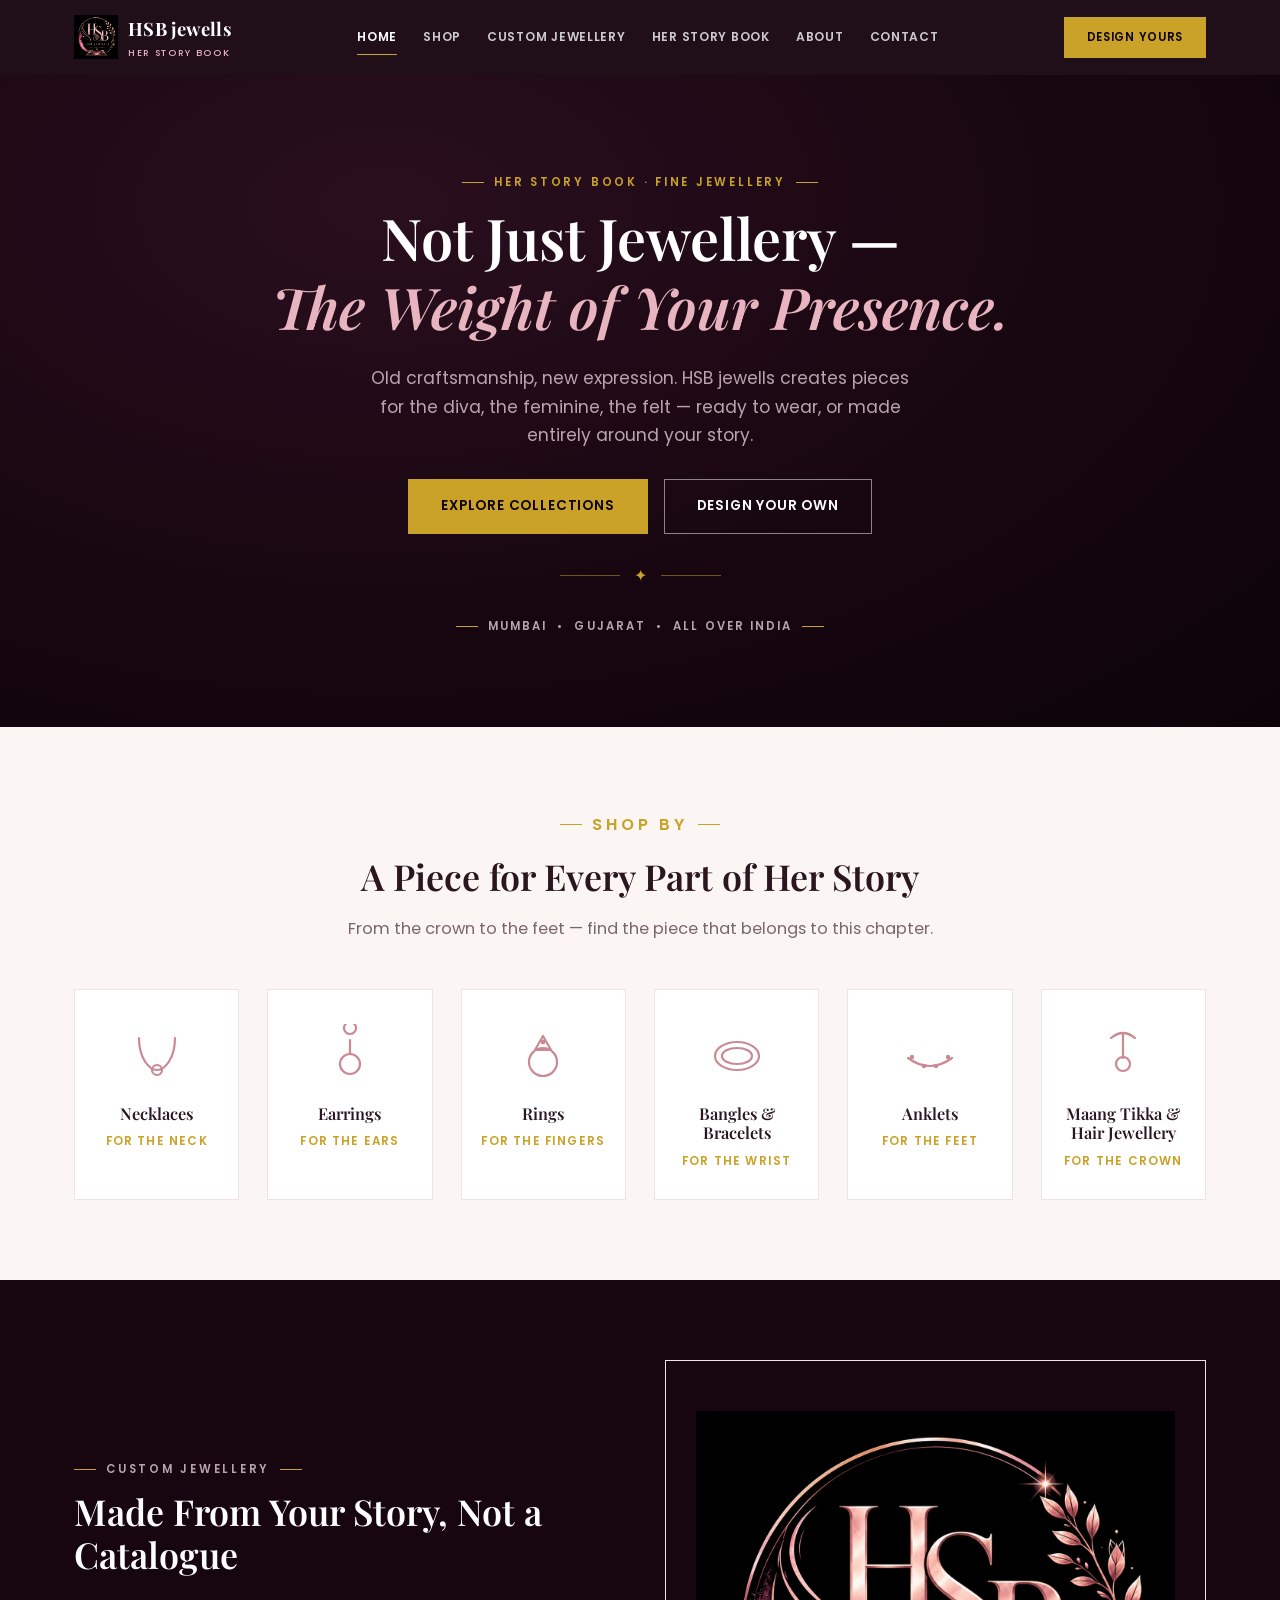
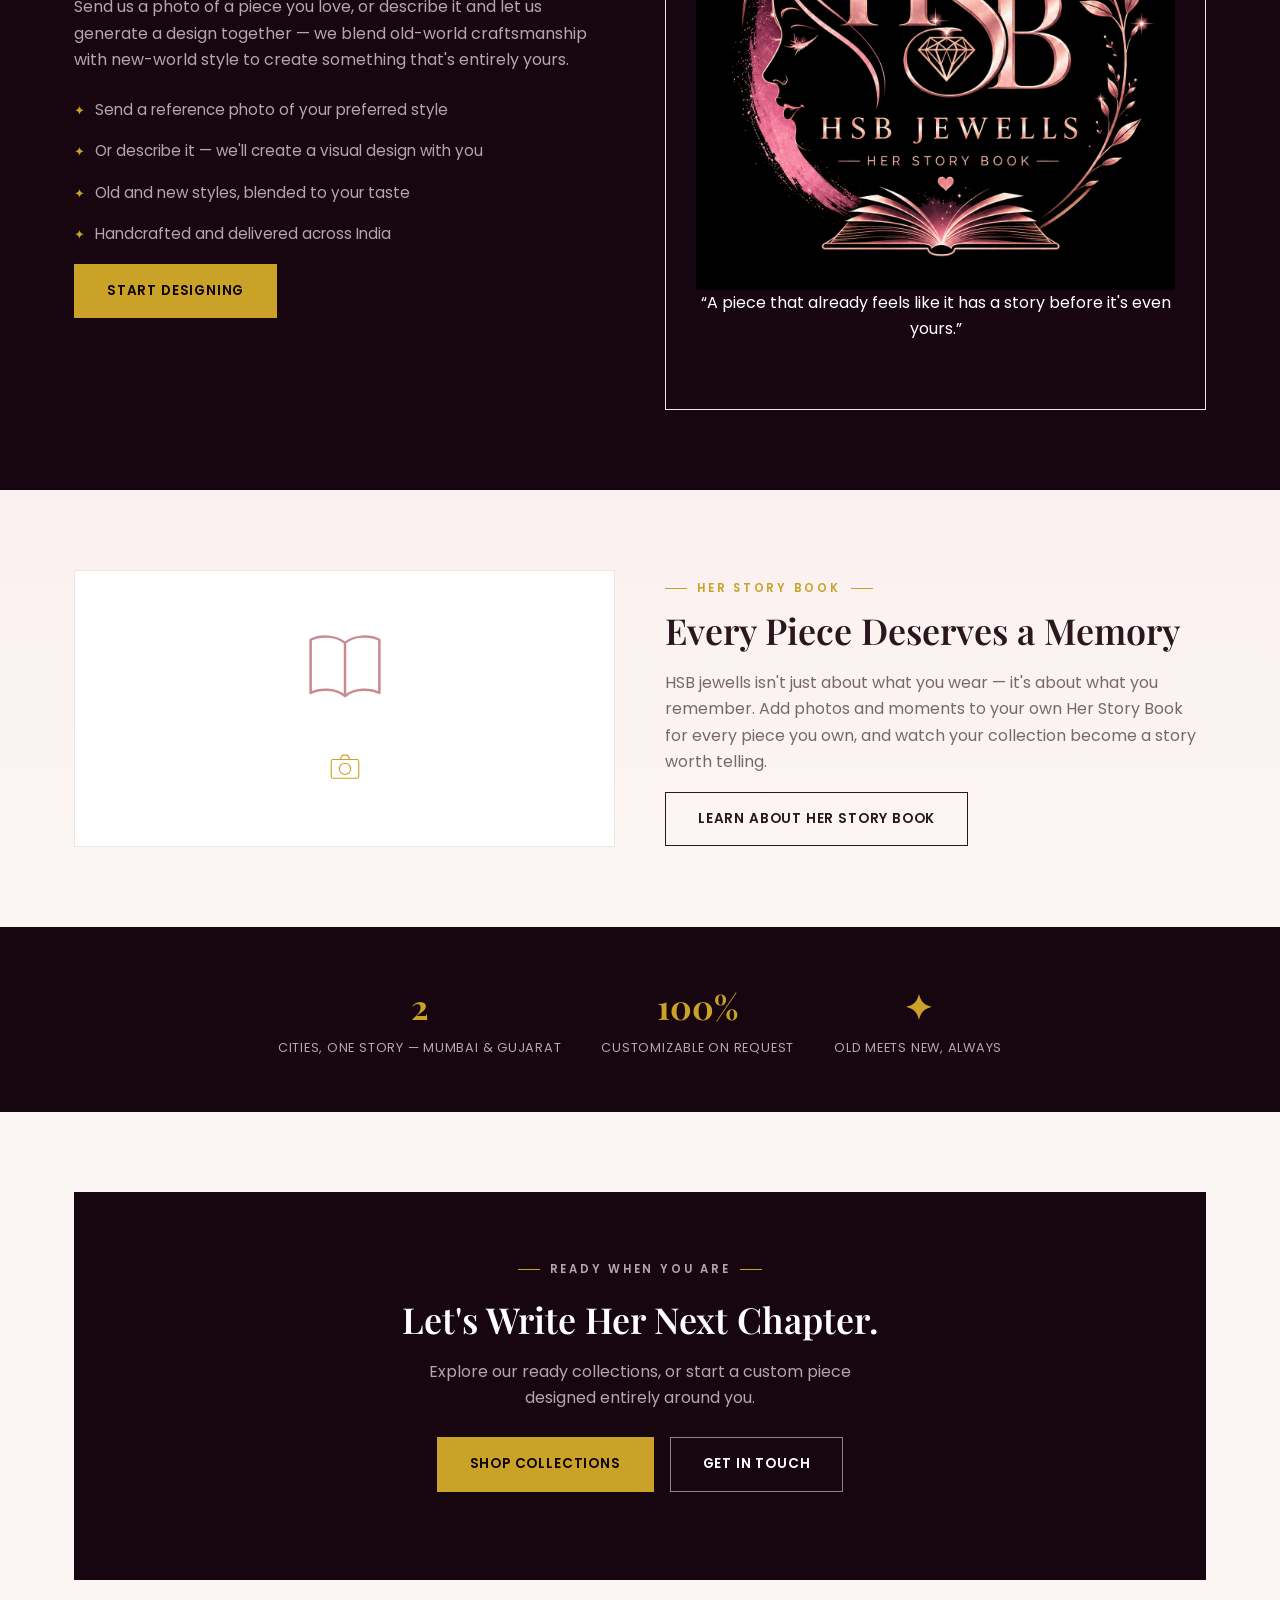
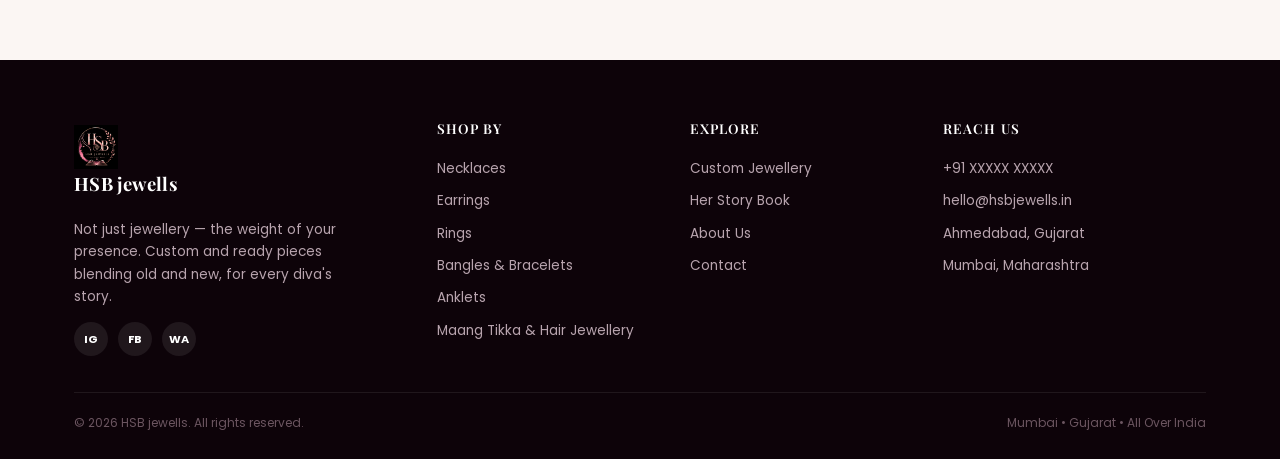
==== index.html @ 1f692403 "analytics" ====
<!DOCTYPE html>
<html lang="en">
<head>
  <!-- Google tag (gtag.js) -->
<script async src="https://www.googletagmanager.com/gtag/js?id=G-PJ1KTSX5X1"></script>
<script>
  window.dataLayer = window.dataLayer || [];
  function gtag(){dataLayer.push(arguments);}
  gtag('js', new Date());

  gtag('config', 'G-PJ1KTSX5X1');
</script>
<meta charset="UTF-8">
<meta name="viewport" content="width=device-width, initial-scale=1.0">
<title>HSB jewells | Her Story Book &mdash; Fine &amp; Custom Jewellery</title>
<meta name="description" content="HSB jewells creates ready and custom jewellery blending old and new styles, for the diva in every woman. Present in Mumbai, Gujarat, and across India.">
<link rel="canonical" href="https://hsbjewells.in/index.html">
<link rel="icon" type="image/png" href="/assets/img/logo.png">

<meta property="og:type" content="website">
<meta property="og:title" content="HSB jewells | Her Story Book &mdash; Fine &amp; Custom Jewellery">
<meta property="og:description" content="HSB jewells creates ready and custom jewellery blending old and new styles, for the diva in every woman. Present in Mumbai, Gujarat, and across India.">
<meta property="og:url" content="https://hsbjewells.in/index.html">
<meta property="og:site_name" content="HSB jewells">
<meta name="twitter:card" content="summary">

<link rel="preconnect" href="https://fonts.googleapis.com">
<link rel="preconnect" href="https://fonts.gstatic.com" crossorigin>
<link href="https://fonts.googleapis.com/css2?family=Playfair+Display:wght@600;700&family=Poppins:wght@300;400;500;600;700&display=swap" rel="stylesheet">
<link rel="stylesheet" href="/assets/css/style.css">

<script type="application/ld+json">
{
  "@context": "https://schema.org",
  "@type": "JewelryStore",
  "name": "HSB jewells",
  "alternateName": "Her Story Book",
  "url": "https://hsbjewells.in/",
  "description": "Custom and ready jewellery blending old and new styles, for the diva in every woman. Present in Mumbai, Ahmedabad, and across India.",
  "areaServed": "IN",
  "sameAs": ["https://instagram.com/hsbjewells", "https://facebook.com/hsbjewells"]
}
</script>
</head>
<body>
<a class="skip-link" href="#main">Skip to content</a>
<header class="site-header">
  <nav class="nav">
    <a href="/index.html" class="brand">
      <img src="/assets/img/logo.png" alt="HSB jewells logo" width="44" height="44">
      <span>
        <span class="brand-word">HSB jewells</span>
        <span class="brand-sub">Her Story Book</span>
      </span>
    </a>
    <div class="nav-links" id="nav-links">
      <a href="/index.html" class="active">Home</a>
      <a href="/shop.html">Shop</a>
      <a href="/custom-jewellery.html">Custom Jewellery</a>
      <a href="/her-story-book.html">Her Story Book</a>
      <a href="/about.html">About</a>
      <a href="/contact.html">Contact</a>
    </div>
    <div class="nav-cta">
      <a href="/custom-jewellery.html" class="btn btn-gold btn-sm">Design Yours</a>
      <button class="nav-toggle" aria-label="Toggle menu" aria-expanded="false" aria-controls="nav-links">&#9776;</button>
    </div>
  </nav>
</header>

<main id="main">

<section class="hero">
  <div class="hero-inner">
    <p class="eyebrow center">Her Story Book &middot; Fine Jewellery</p>
    <h1>Not Just Jewellery &mdash;<br><em>The Weight of Your Presence.</em></h1>
    <p class="hero-lead">Old craftsmanship, new expression. HSB jewells creates pieces for the diva, the
    feminine, the felt &mdash; ready to wear, or made entirely around your story.</p>
    <div class="hero-ctas">
      <a href="/shop.html" class="btn btn-gold">Explore Collections</a>
      <a href="/custom-jewellery.html" class="btn btn-ghost-dark">Design Your Own</a>
    </div>
    <div class="divider-orn">&#10022;</div>
    <p class="eyebrow center" style="color:var(--slate-light); letter-spacing:.18em;">MUMBAI &nbsp;&bull;&nbsp; GUJARAT &nbsp;&bull;&nbsp; ALL OVER INDIA</p>
  </div>
</section>

<section class="section">
  <div class="container">
    <div class="section-head">
      <p class="eyebrow center">Shop By</p>
      <h2>A Piece for Every Part of Her Story</h2>
      <p>From the crown to the feet &mdash; find the piece that belongs to this chapter.</p>
    </div>
    <div class="grid grid-6">
      <a href="/necklaces.html" class="cat-card">
        <div class="cat-icon"><svg width="64" height="64" viewBox="0 0 64 64" fill="none" stroke="#C98A93" stroke-width="2.2" stroke-linecap="round" stroke-linejoin="round"><path d="M14 14 C14 34 24 46 32 46 C40 46 50 34 50 14"/><circle cx="32" cy="46" r="5"/></svg></div>
        <h3>Necklaces</h3>
        <span>For the Neck</span>
      </a>
      <a href="/earrings.html" class="cat-card">
        <div class="cat-icon"><svg width="64" height="64" viewBox="0 0 64 64" fill="none" stroke="#C98A93" stroke-width="2.2" stroke-linecap="round" stroke-linejoin="round"><path d="M32 10 a6 6 0 1 1 0.01 0"/><path d="M32 16 L32 30"/><circle cx="32" cy="40" r="10"/></svg></div>
        <h3>Earrings</h3>
        <span>For the Ears</span>
      </a>
      <a href="/rings.html" class="cat-card">
        <div class="cat-icon"><svg width="64" height="64" viewBox="0 0 64 64" fill="none" stroke="#C98A93" stroke-width="2.2" stroke-linecap="round" stroke-linejoin="round"><circle cx="32" cy="38" r="14"/><path d="M24 26 L32 12 L40 26 Z"/><circle cx="32" cy="18" r="2.4" fill="#C98A93" stroke="none"/></svg></div>
        <h3>Rings</h3>
        <span>For the Fingers</span>
      </a>
      <a href="/bangles-bracelets.html" class="cat-card">
        <div class="cat-icon"><svg width="64" height="64" viewBox="0 0 64 64" fill="none" stroke="#C98A93" stroke-width="2.2" stroke-linecap="round" stroke-linejoin="round"><ellipse cx="32" cy="32" rx="22" ry="14"/><ellipse cx="32" cy="32" rx="15" ry="8"/></svg></div>
        <h3>Bangles & Bracelets</h3>
        <span>For the Wrist</span>
      </a>
      <a href="/anklets.html" class="cat-card">
        <div class="cat-icon"><svg width="64" height="64" viewBox="0 0 64 64" fill="none" stroke="#C98A93" stroke-width="2.2" stroke-linecap="round" stroke-linejoin="round"><path d="M10 34 Q32 50 54 34"/><circle cx="14" cy="33" r="2.2" fill="#C98A93" stroke="none"/><circle cx="26" cy="42" r="2.2" fill="#C98A93" stroke="none"/><circle cx="38" cy="42" r="2.2" fill="#C98A93" stroke="none"/><circle cx="50" cy="33" r="2.2" fill="#C98A93" stroke="none"/></svg></div>
        <h3>Anklets</h3>
        <span>For the Feet</span>
      </a>
      <a href="/maang-tikka.html" class="cat-card">
        <div class="cat-icon"><svg width="64" height="64" viewBox="0 0 64 64" fill="none" stroke="#C98A93" stroke-width="2.2" stroke-linecap="round" stroke-linejoin="round"><path d="M32 10 L32 34"/><path d="M20 14 Q32 4 44 14"/><circle cx="32" cy="40" r="7"/></svg></div>
        <h3>Maang Tikka & Hair Jewellery</h3>
        <span>For the Crown</span>
      </a>
    </div>
  </div>
</section>

<section class="section bg-plum">
  <div class="container">
    <div class="grid grid-2" style="align-items:center; gap:50px;">
      <div>
        <p class="eyebrow">Custom Jewellery</p>
        <h2>Made From Your Story, Not a Catalogue</h2>
        <p>Send us a photo of a piece you love, or describe it and let us generate a design together
        &mdash; we blend old-world craftsmanship with new-world style to create something that's entirely
        yours.</p>
        <ul class="checklist">
          <li>Send a reference photo of your preferred style</li>
          <li>Or describe it &mdash; we'll create a visual design with you</li>
          <li>Old and new styles, blended to your taste</li>
          <li>Handcrafted and delivered across India</li>
        </ul>
        <a href="/custom-jewellery.html" class="btn btn-gold" style="margin-top:10px;">Start Designing</a>
      </div>
      <div class="card" style="
  background: transparent;
  text-align: center;
  padding: 50px 30px;
">

  <img src="/assets/img/logo.png"
       alt="HSB Jewells Logo"
       style="
        lic;
    margin: 0;
  ">
    “A piece that already feels like it has a story before it's even yours.”
  </p>

</div>
    </div>
  </div>
</section>

<section class="section bg-blush">
  <div class="container">
    <div class="grid grid-2" style="align-items:center; gap:50px;">
      <div class="card" style="text-align:center; padding:50px 30px;">
        <svg width="100" height="100" viewBox="0 0 64 64" fill="none" stroke="#C98A93" stroke-width="1.6" stroke-linecap="round" stroke-linejoin="round"><path d="M32 14 C26 9 16 9 10 12 L10 46 C16 43 26 43 32 48 C38 43 48 43 54 46 L54 12 C48 9 38 9 32 14 Z"/><path d="M32 14 L32 48"/></svg>
        <div style="margin-top:18px;"><svg width="40" height="40" viewBox="0 0 64 64" fill="none" stroke="#C9A227" stroke-width="1.8" stroke-linecap="round" stroke-linejoin="round"><rect x="10" y="20" width="44" height="30" rx="3"/><circle cx="32" cy="35" r="9"/><path d="M24 20 L28 13 L36 13 L40 20"/></svg></div>
      </div>
      <div>
        <p class="eyebrow dark">Her Story Book</p>
        <h2>Every Piece Deserves a Memory</h2>
        <p>HSB jewells isn't just about what you wear &mdash; it's about what you remember. Add photos and
        moments to your own Her Story Book for every piece you own, and watch your collection become a
        story worth telling.</p>
        <a href="/her-story-book.html" class="btn btn-ghost-light">Learn About Her Story Book</a>
      </div>
    </div>
  </div>
</section>

<section class="section-tight bg-plum">
  <div class="container">
    <div class="stats">
      <div class="stat"><b>2</b><span>Cities, One Story &mdash; Mumbai &amp; Gujarat</span></div>
      <div class="stat"><b>100%</b><span>Customizable on Request</span></div>
      <div class="stat"><b>&#10022;</b><span>Old Meets New, Always</span></div>
    </div>
  </div>
</section>

<section class="section">
  <div class="container">
    <div class="cta-band">
      <p class="eyebrow center">Ready When You Are</p>
      <h2>Let's Write Her Next Chapter.</h2>
      <p>Explore our ready collections, or start a custom piece designed entirely around you.</p>
      <div class="hero-ctas">
        <a href="/shop.html" class="btn btn-gold">Shop Collections</a>
        <a href="/contact.html" class="btn btn-ghost-dark">Get In Touch</a>
      </div>
    </div>
  </div>
</section>

</main>
<footer class="site-footer">
  <div class="container">
    <div class="footer-grid">
      <div class="footer-brand">
        <a href="/index.html" class="brand" style="margin-bottom:14px;">
          <img src="/assets/img/logo.png" alt="HSB jewells logo" width="44" height="44">
          <span class="brand-word" style="color:#fff;">HSB jewells</span>
        </a>
        <p>Not just jewellery &mdash; the weight of your presence. Custom and ready pieces blending old and new, for every diva's story.</p>
        <div class="social-row">
          <a href="https://instagram.com/hsbjewells" aria-label="Instagram">IG</a>
          <a href="https://facebook.com/hsbjewells" aria-label="Facebook">FB</a>
          <a href="https://wa.me/91XXXXXXXXXX" aria-label="WhatsApp">WA</a>
        </div>
      </div>
      <div>
        <h4>Shop by</h4>
        <a href="/necklaces.html">Necklaces</a>
        <a href="/earrings.html">Earrings</a>
        <a href="/rings.html">Rings</a>
        <a href="/bangles-bracelets.html">Bangles & Bracelets</a>
        <a href="/anklets.html">Anklets</a>
        <a href="/maang-tikka.html">Maang Tikka & Hair Jewellery</a>
      </div>
      <div>
        <h4>Explore</h4>
        <a href="/custom-jewellery.html">Custom Jewellery</a>
        <a href="/her-story-book.html">Her Story Book</a>
        <a href="/about.html">About Us</a>
        <a href="/contact.html">Contact</a>
      </div>
      <div>
        <h4>Reach Us</h4>
        <a href="tel:+91XXXXXXXXXX">+91 XXXXX XXXXX</a>
        <a href="mailto:hello@hsbjewells.in">hello@hsbjewells.in</a>
        <a href="#">Ahmedabad, Gujarat</a>
        <a href="#">Mumbai, Maharashtra</a>
      </div>
    </div>
    <div class="footer-bottom">
      <span>&copy; 2026 HSB jewells. All rights reserved.</span>
      <span>Mumbai &bull; Gujarat &bull; All Over India</span>
    </div>
  </div>
</footer>
<script src="/assets/js/main.js"></script>

</body>
</html>
---- assets/css/style.css ----
/* ===================================================================
   HSB jewells — "Her Story Book" — Design System
   Palette: Plum-Black #170610, Rose Gold #C98A93, Gold #C9A227,
            Blush #E8B4C0, Cream #FBF6F3, Ink #2B1620
   Type: Display — "Playfair Display"  |  Body — "Poppins"
=================================================================== */
:root{
  --plum:#170610;
  --plum-deep:#0D0309;
  --rose:#C98A93;
  --rose-light:#E8B4C0;
  --gold:#C9A227;
  --gold-light:#D9BE6E;
  --ink:#2B1620;
  --slate:#7A6670;
  --slate-light:#B8A4AE;
  --line:#EFE3E6;
  --cream:#FBF6F3;
  --white:#FFFFFF;
  --font-display:'Playfair Display', Georgia, serif;
  --font-body:'Poppins','Segoe UI',Arial,sans-serif;
  --container:1180px;
  --radius:4px;
}
*,*::before,*::after{ box-sizing:border-box; }
html{ scroll-behavior:smooth; }
body{ margin:0; font-family:var(--font-body); color:var(--ink); background:var(--cream); line-height:1.65; -webkit-font-smoothing:antialiased; }
img{ max-width:100%; display:block; }
a{ color:inherit; text-decoration:none; }
ul{ margin:0; padding:0; list-style:none; }
h1,h2,h3,h4{ font-family:var(--font-display); color:var(--ink); line-height:1.2; margin:0 0 .5em; font-weight:600; }
h1{ font-size:clamp(2.2rem,4.6vw,3.6rem); }
h2{ font-size:clamp(1.7rem,2.8vw,2.5rem); }
h3{ font-size:1.3rem; }
p{ margin:0 0 1em; color:var(--slate); }
.container{ max-width:var(--container); margin:0 auto; padding:0 24px; }
a:focus-visible,button:focus-visible,input:focus-visible,textarea:focus-visible{ outline:2px solid var(--gold); outline-offset:3px; }
@media (prefers-reduced-motion:reduce){ html{scroll-behavior:auto;} *{animation-duration:.01ms!important;transition-duration:.01ms!important;} }

.eyebrow{ display:inline-flex; align-items:center; gap:10px; font-family:var(--font-body); font-weight:600; font-size:.72rem; letter-spacing:.24em; text-transform:uppercase; color:var(--gold); }
.eyebrow::before,.eyebrow::after{ content:""; width:22px; height:1px; background:var(--gold); }
.eyebrow.center{ justify-content:center; }

.btn{ display:inline-flex; align-items:center; gap:8px; font-family:var(--font-body); font-weight:600; font-size:.85rem; letter-spacing:.06em; text-transform:uppercase; padding:15px 32px; border:1.5px solid transparent; cursor:pointer; transition:all .2s ease; }
.btn-primary{ background:var(--plum); color:var(--white); }
.btn-primary:hover{ background:var(--ink); }
.btn-gold{ background:var(--gold); color:var(--plum-deep); }
.btn-gold:hover{ background:var(--gold-light); }
.btn-ghost-dark{ background:transparent; color:var(--white); border-color:rgba(255,255,255,.5); }
.btn-ghost-dark:hover{ border-color:var(--white); background:rgba(255,255,255,.08); }
.btn-ghost-light{ background:transparent; color:var(--ink); border-color:var(--ink); }
.btn-ghost-light:hover{ background:var(--ink); color:var(--white); }
.btn-sm{ padding:10px 22px; font-size:.72rem; }

.site-header{ position:sticky; top:0; z-index:100; background:rgba(23,6,16,.96); backdrop-filter:blur(8px); }
.nav{ display:flex; align-items:center; justify-content:space-between; padding:14px 24px; max-width:var(--container); margin:0 auto; }
.brand{ display:flex; align-items:center; gap:10px; }
.brand img{ width:44px; height:44px; }
.brand-word{ font-family:var(--font-display); font-weight:700; font-size:1.15rem; color:var(--white); letter-spacing:.02em; }
.brand-sub{ display:block; font-size:.58rem; font-weight:500; color:var(--rose-light); letter-spacing:.18em; text-transform:uppercase; margin-top:1px; }

.nav-links{ display:flex; align-items:center; gap:26px; }
.nav-links a{ font-size:.76rem; font-weight:600; letter-spacing:.06em; text-transform:uppercase; color:rgba(255,255,255,.78); position:relative; padding:4px 0; }
.nav-links a::after{ content:""; position:absolute; left:0; right:0; bottom:-4px; height:1px; background:var(--gold); transform:scaleX(0); transition:transform .2s ease; }
.nav-links a:hover{ color:var(--white); }
.nav-links a:hover::after,.nav-links a.active::after{ transform:scaleX(1); }
.nav-links a.active{ color:var(--white); }
.nav-cta{ display:flex; align-items:center; gap:14px; }
.nav-toggle{ display:none; background:none; border:0; color:var(--white); font-size:1.4rem; cursor:pointer; }
@media (max-width:1020px){
  .nav-links{ position:fixed; inset:60px 0 auto 0; background:var(--plum); flex-direction:column; align-items:flex-start; gap:0; padding:6px 24px 18px; transform:translateY(-8px); opacity:0; pointer-events:none; transition:opacity .18s ease, transform .18s ease; max-height:80vh; overflow-y:auto; }
  .nav-links.open{ opacity:1; transform:translateY(0); pointer-events:auto; }
  .nav-links a{ width:100%; padding:12px 0; border-bottom:1px solid rgba(255,255,255,.08); }
  .nav-toggle{ display:inline-block; }
  .nav-cta .btn-gold{ display:none; }
}

.hero{ position:relative; overflow:hidden; color:var(--white); background:radial-gradient(ellipse at 30% 20%, #2A0F1E 0%, var(--plum) 55%, var(--plum-deep) 100%); }
.hero-inner{ position:relative; z-index:1; padding:90px 24px 80px; max-width:var(--container); margin:0 auto; text-align:center; }
.hero-inner.compact{ padding:60px 24px 54px; }
.hero h1{ color:var(--white); max-width:760px; margin:0 auto .4em; }
.hero h1 em{ font-style:italic; color:var(--rose-light); }
.hero-lead{ color:var(--slate-light); font-size:1.08rem; max-width:560px; margin:0 auto 1.7em; }
.hero-ctas{ display:flex; gap:16px; flex-wrap:wrap; justify-content:center; margin-bottom:1.8em; }
.divider-orn{ display:flex; align-items:center; justify-content:center; gap:14px; margin:20px 0; color:var(--gold); }
.divider-orn::before,.divider-orn::after{ content:""; width:60px; height:1px; background:var(--gold); opacity:.5; }

.section{ padding:80px 0; }
.section-tight{ padding:52px 0; }
.section-head{ max-width:640px; margin:0 auto 46px; text-align:center; }
.section-head p{ font-size:1.02rem; }
.bg-plum{ background:var(--plum); color:var(--white); }
.bg-plum h2,.bg-plum h3{ color:var(--white); }
.bg-plum p{ color:var(--slate-light); }
.bg-blush{ background:linear-gradient(180deg,#FBF0F1 0%, var(--cream) 100%); }

.grid{ display:grid; gap:28px; }
.grid-2{ grid-template-columns:repeat(2,1fr); }
.grid-3{ grid-template-columns:repeat(3,1fr); }
.grid-4{ grid-template-columns:repeat(4,1fr); }
.grid-6{ grid-template-columns:repeat(6,1fr); }
@media (max-width:980px){ .grid-3,.grid-4{ grid-template-columns:repeat(2,1fr);} .grid-6{grid-template-columns:repeat(3,1fr);} }
@media (max-width:600px){ .grid-2,.grid-3,.grid-4{ grid-template-columns:1fr;} .grid-6{grid-template-columns:repeat(2,1fr);} }

.cat-card{ position:relative; display:block; overflow:hidden; background:var(--white); border:1px solid var(--line); text-align:center; padding:34px 18px 26px; transition:transform .25s ease, box-shadow .25s ease; }
.cat-card:hover{ transform:translateY(-4px); box-shadow:0 16px 36px rgba(43,22,32,.12); }
.cat-icon{ width:64px; height:64px; margin:0 auto 16px; }
.cat-card h3{ font-size:1.02rem; margin-bottom:4px; }
.cat-card span{ font-size:.74rem; color:var(--gold); text-transform:uppercase; letter-spacing:.1em; font-weight:600; }

.product-card{ background:var(--white); border:1px solid var(--line); overflow:hidden; transition:transform .2s ease, box-shadow .2s ease; }
.product-card:hover{ transform:translateY(-3px); box-shadow:0 14px 30px rgba(43,22,32,.1); }
.product-photo{ aspect-ratio:1/1; background:linear-gradient(150deg,#FBF0F1,#F4E4E7); display:flex; align-items:center; justify-content:center; border-bottom:1px solid var(--line); }
.product-photo svg{ width:52%; height:52%; opacity:.85; }
.product-body{ padding:20px 20px 22px; }
.product-tag{ font-size:.68rem; letter-spacing:.12em; text-transform:uppercase; color:var(--gold); font-weight:700; margin-bottom:6px; display:block; }
.product-body h3{ font-size:1rem; margin-bottom:6px; }
.product-body p{ font-size:.85rem; margin-bottom:10px; }
.product-price{ font-family:var(--font-display); font-size:1.05rem; color:var(--ink); font-weight:600; }

.card{ background:var(--white); border:1px solid var(--line); padding:30px; }
.checklist li{ display:flex; align-items:flex-start; gap:10px; padding:8px 0; font-size:.95rem; color:var(--ink); }
.checklist li::before{ content:"\2726"; color:var(--gold); flex-shrink:0; font-size:.8rem; margin-top:3px; }
.bg-plum .checklist li{ color:var(--slate-light); }

.stats{ display:flex; flex-wrap:wrap; gap:40px; justify-content:center; }
.stat{ text-align:center; }
.stat b{ display:block; font-family:var(--font-display); font-size:2.1rem; color:var(--gold); }
.stat span{ color:var(--slate-light); font-size:.8rem; letter-spacing:.06em; text-transform:uppercase; }

.cta-band{ background:var(--plum); padding:60px 44px; color:var(--white); text-align:center; }
.cta-band h2{ color:var(--white); }
.cta-band p{ color:var(--slate-light); max-width:480px; margin:0 auto 1.6em; }

.breadcrumb{ font-size:.78rem; color:var(--slate-light); margin-bottom:16px; letter-spacing:.04em; }
.breadcrumb a{ color:var(--slate-light); }
.breadcrumb a:hover{ color:var(--white); text-decoration:underline; }

.step-card{ text-align:center; padding:0 16px; }
.step-num{ width:46px; height:46px; border-radius:50%; border:1.5px solid var(--gold); color:var(--gold); font-family:var(--font-display); font-size:1.2rem; display:flex; align-items:center; justify-content:center; margin:0 auto 18px; }
.step-card h3{ font-size:1rem; }
.step-card p{ font-size:.88rem; }

.site-footer{ background:var(--plum-deep); color:var(--slate-light); padding:60px 0 26px; }
.footer-grid{ display:grid; grid-template-columns:1.5fr 1fr 1fr 1.2fr; gap:34px; margin-bottom:36px; }
@media (max-width:800px){ .footer-grid{ grid-template-columns:1fr 1fr; } }
@media (max-width:520px){ .footer-grid{ grid-template-columns:1fr; } }
.footer-grid h4{ color:var(--white); font-family:var(--font-display); font-size:.85rem; letter-spacing:.08em; text-transform:uppercase; margin-bottom:16px; }
.footer-grid a{ display:block; color:var(--slate-light); font-size:.85rem; padding:5px 0; }
.footer-grid a:hover{ color:var(--white); }
.footer-brand p{ color:var(--slate-light); font-size:.85rem; max-width:280px; }
.footer-bottom{ border-top:1px solid rgba(255,255,255,.08); padding-top:20px; display:flex; justify-content:space-between; flex-wrap:wrap; gap:10px; font-size:.75rem; color:#6B5560; }
.social-row{ display:flex; gap:10px; margin-top:14px; }
.social-row a{ width:34px; height:34px; border-radius:50%; background:rgba(255,255,255,.08); display:flex; align-items:center; justify-content:center; font-size:.7rem; font-weight:700; color:var(--white); }
.social-row a:hover{ background:var(--gold); color:var(--plum-deep); }

.form-grid{ display:grid; grid-template-columns:1fr 1fr; gap:18px; }
@media (max-width:640px){ .form-grid{ grid-template-columns:1fr; } }
.field{ display:flex; flex-direction:column; gap:6px; margin-bottom:18px; }
.field label{ font-size:.78rem; font-weight:600; letter-spacing:.04em; text-transform:uppercase; color:var(--ink); }
.field input,.field select,.field textarea{ font-family:var(--font-body); font-size:.95rem; padding:13px 14px; border:1.5px solid var(--line); border-radius:0; background:var(--white); color:var(--ink); }
.field input:focus,.field select:focus,.field textarea:focus{ border-color:var(--gold); outline:none; }
.field-full{ grid-column:1/-1; }
.form-note{ font-size:.8rem; color:var(--slate-light); margin-top:6px; }

.text-center{ text-align:center; }
.max-w{ max-width:640px; margin-left:auto; margin-right:auto; }
.skip-link{ position:absolute; left:-999px; top:auto; background:var(--gold); color:var(--plum-deep); padding:10px 16px; z-index:200; }
.skip-link:focus{ left:16px; top:16px; }
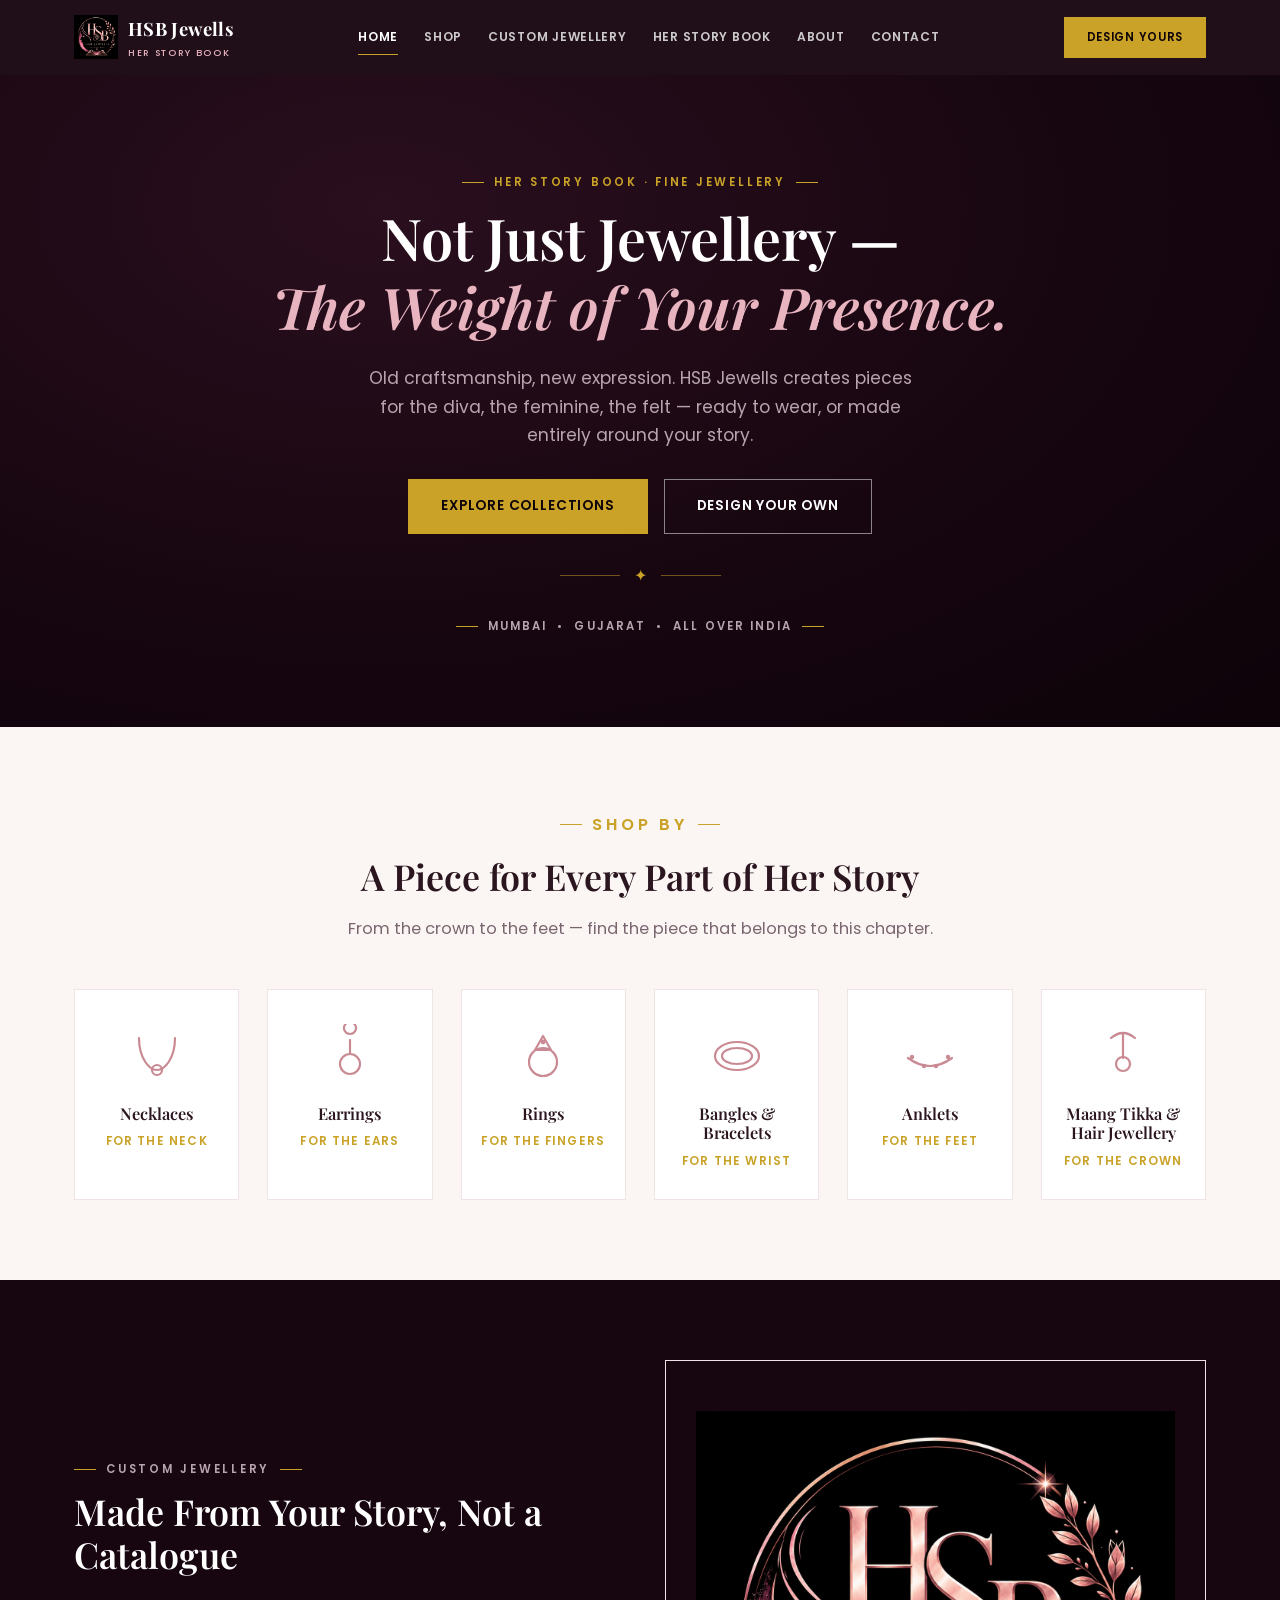
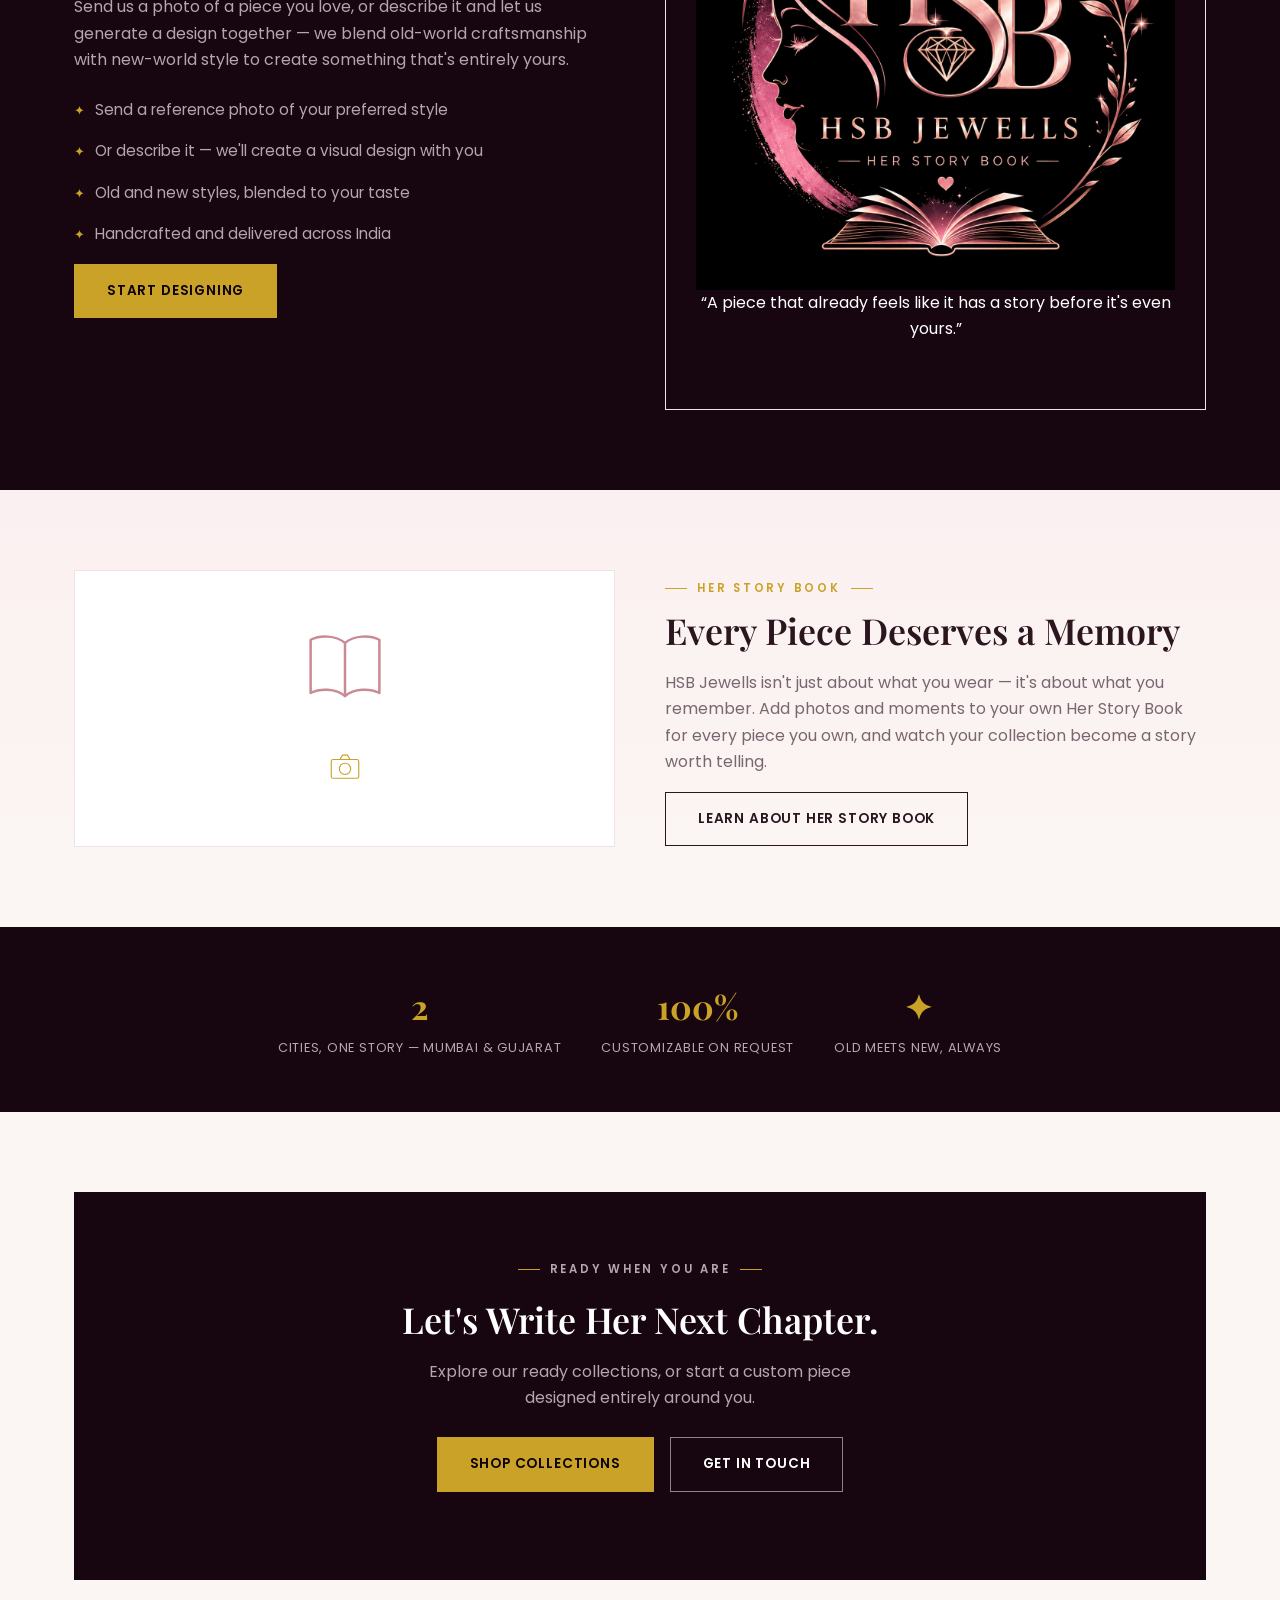
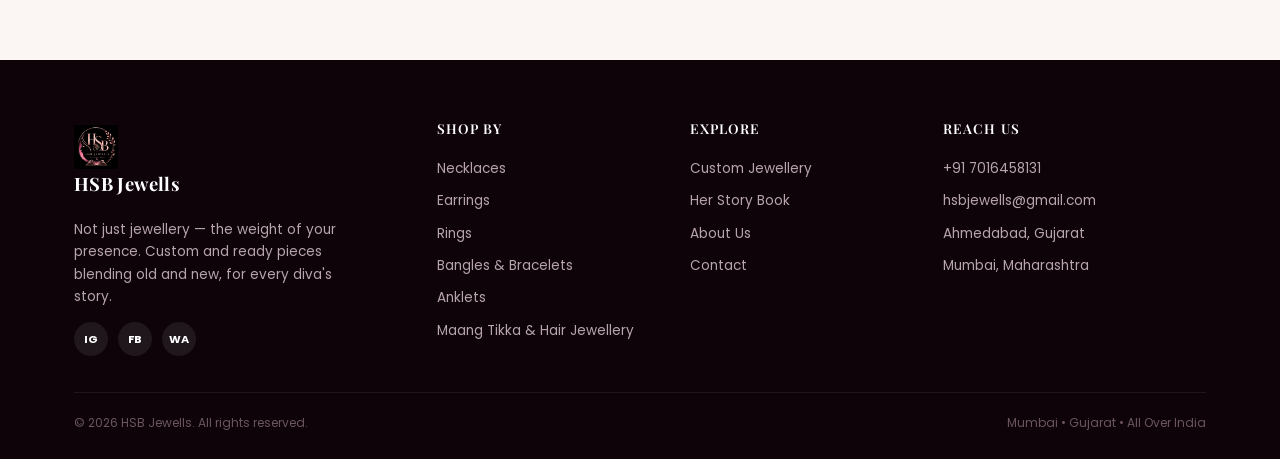
==== commit a2197b1f: "up1" ====
--- a/index.html
+++ b/index.html
@@ -12,16 +12,16 @@
 </script>
 <meta charset="UTF-8">
 <meta name="viewport" content="width=device-width, initial-scale=1.0">
-<title>HSB jewells | Her Story Book &mdash; Fine &amp; Custom Jewellery</title>
-<meta name="description" content="HSB jewells creates ready and custom jewellery blending old and new styles, for the diva in every woman. Present in Mumbai, Gujarat, and across India.">
+<title>HSB Jewells | Her Story Book &mdash; Fine &amp; Custom Jewellery</title>
+<meta name="description" content="HSB Jewells creates ready and custom jewellery blending old and new styles, for the diva in every woman. Present in Mumbai, Gujarat, and across India.">
 <link rel="canonical" href="https://hsbjewells.in/index.html">
 <link rel="icon" type="image/png" href="/assets/img/logo.png">
 
 <meta property="og:type" content="website">
-<meta property="og:title" content="HSB jewells | Her Story Book &mdash; Fine &amp; Custom Jewellery">
-<meta property="og:description" content="HSB jewells creates ready and custom jewellery blending old and new styles, for the diva in every woman. Present in Mumbai, Gujarat, and across India.">
+<meta property="og:title" content="HSB Jewells | Her Story Book &mdash; Fine &amp; Custom Jewellery">
+<meta property="og:description" content="HSB Jewells creates ready and custom jewellery blending old and new styles, for the diva in every woman. Present in Mumbai, Gujarat, and across India.">
 <meta property="og:url" content="https://hsbjewells.in/index.html">
-<meta property="og:site_name" content="HSB jewells">
+<meta property="og:site_name" content="HSB Jewells">
 <meta name="twitter:card" content="summary">
 
 <link rel="preconnect" href="https://fonts.googleapis.com">
@@ -33,7 +33,7 @@
 {
   "@context": "https://schema.org",
   "@type": "JewelryStore",
-  "name": "HSB jewells",
+  "name": "HSB Jewells",
   "alternateName": "Her Story Book",
   "url": "https://hsbjewells.in/",
   "description": "Custom and ready jewellery blending old and new styles, for the diva in every woman. Present in Mumbai, Ahmedabad, and across India.",
@@ -47,9 +47,9 @@
 <header class="site-header">
   <nav class="nav">
     <a href="/index.html" class="brand">
-      <img src="/assets/img/logo.png" alt="HSB jewells logo" width="44" height="44">
+      <img src="/assets/img/logo.png" alt="HSB Jewells logo" width="44" height="44">
       <span>
-        <span class="brand-word">HSB jewells</span>
+        <span class="brand-word">HSB Jewells</span>
         <span class="brand-sub">Her Story Book</span>
       </span>
     </a>
@@ -74,7 +74,7 @@
   <div class="hero-inner">
     <p class="eyebrow center">Her Story Book &middot; Fine Jewellery</p>
     <h1>Not Just Jewellery &mdash;<br><em>The Weight of Your Presence.</em></h1>
-    <p class="hero-lead">Old craftsmanship, new expression. HSB jewells creates pieces for the diva, the
+    <p class="hero-lead">Old craftsmanship, new expression. HSB Jewells creates pieces for the diva, the
     feminine, the felt &mdash; ready to wear, or made entirely around your story.</p>
     <div class="hero-ctas">
       <a href="/shop.html" class="btn btn-gold">Explore Collections</a>
@@ -152,8 +152,7 @@
 
   <img src="/assets/img/logo.png"
        alt="HSB Jewells Logo"
-       style="
-        lic;
+       style="lic;
     margin: 0;
   ">
     “A piece that already feels like it has a story before it's even yours.”
@@ -174,7 +173,7 @@
       <div>
         <p class="eyebrow dark">Her Story Book</p>
         <h2>Every Piece Deserves a Memory</h2>
-        <p>HSB jewells isn't just about what you wear &mdash; it's about what you remember. Add photos and
+        <p>HSB Jewells isn't just about what you wear &mdash; it's about what you remember. Add photos and
         moments to your own Her Story Book for every piece you own, and watch your collection become a
         story worth telling.</p>
         <a href="/her-story-book.html" class="btn btn-ghost-light">Learn About Her Story Book</a>
@@ -213,8 +212,8 @@
     <div class="footer-grid">
       <div class="footer-brand">
         <a href="/index.html" class="brand" style="margin-bottom:14px;">
-          <img src="/assets/img/logo.png" alt="HSB jewells logo" width="44" height="44">
-          <span class="brand-word" style="color:#fff;">HSB jewells</span>
+          <img src="/assets/img/logo.png" alt="HSB Jewells logo" width="44" height="44">
+          <span class="brand-word" style="color:#fff;">HSB Jewells</span>
         </a>
         <p>Not just jewellery &mdash; the weight of your presence. Custom and ready pieces blending old and new, for every diva's story.</p>
         <div class="social-row">
@@ -241,14 +240,14 @@
       </div>
       <div>
         <h4>Reach Us</h4>
-        <a href="tel:+91XXXXXXXXXX">+91 XXXXX XXXXX</a>
-        <a href="mailto:hello@hsbjewells.in">hello@hsbjewells.in</a>
+        <a href="tel:+91XXXXXXXXXX">+91 7016458131</a>
+        <a href="mailto:hsbjewells@gmail.com">hsbjewells@gmail.com</a>
         <a href="#">Ahmedabad, Gujarat</a>
         <a href="#">Mumbai, Maharashtra</a>
       </div>
     </div>
     <div class="footer-bottom">
-      <span>&copy; 2026 HSB jewells. All rights reserved.</span>
+      <span>&copy; 2026 HSB Jewells. All rights reserved.</span>
       <span>Mumbai &bull; Gujarat &bull; All Over India</span>
     </div>
   </div>
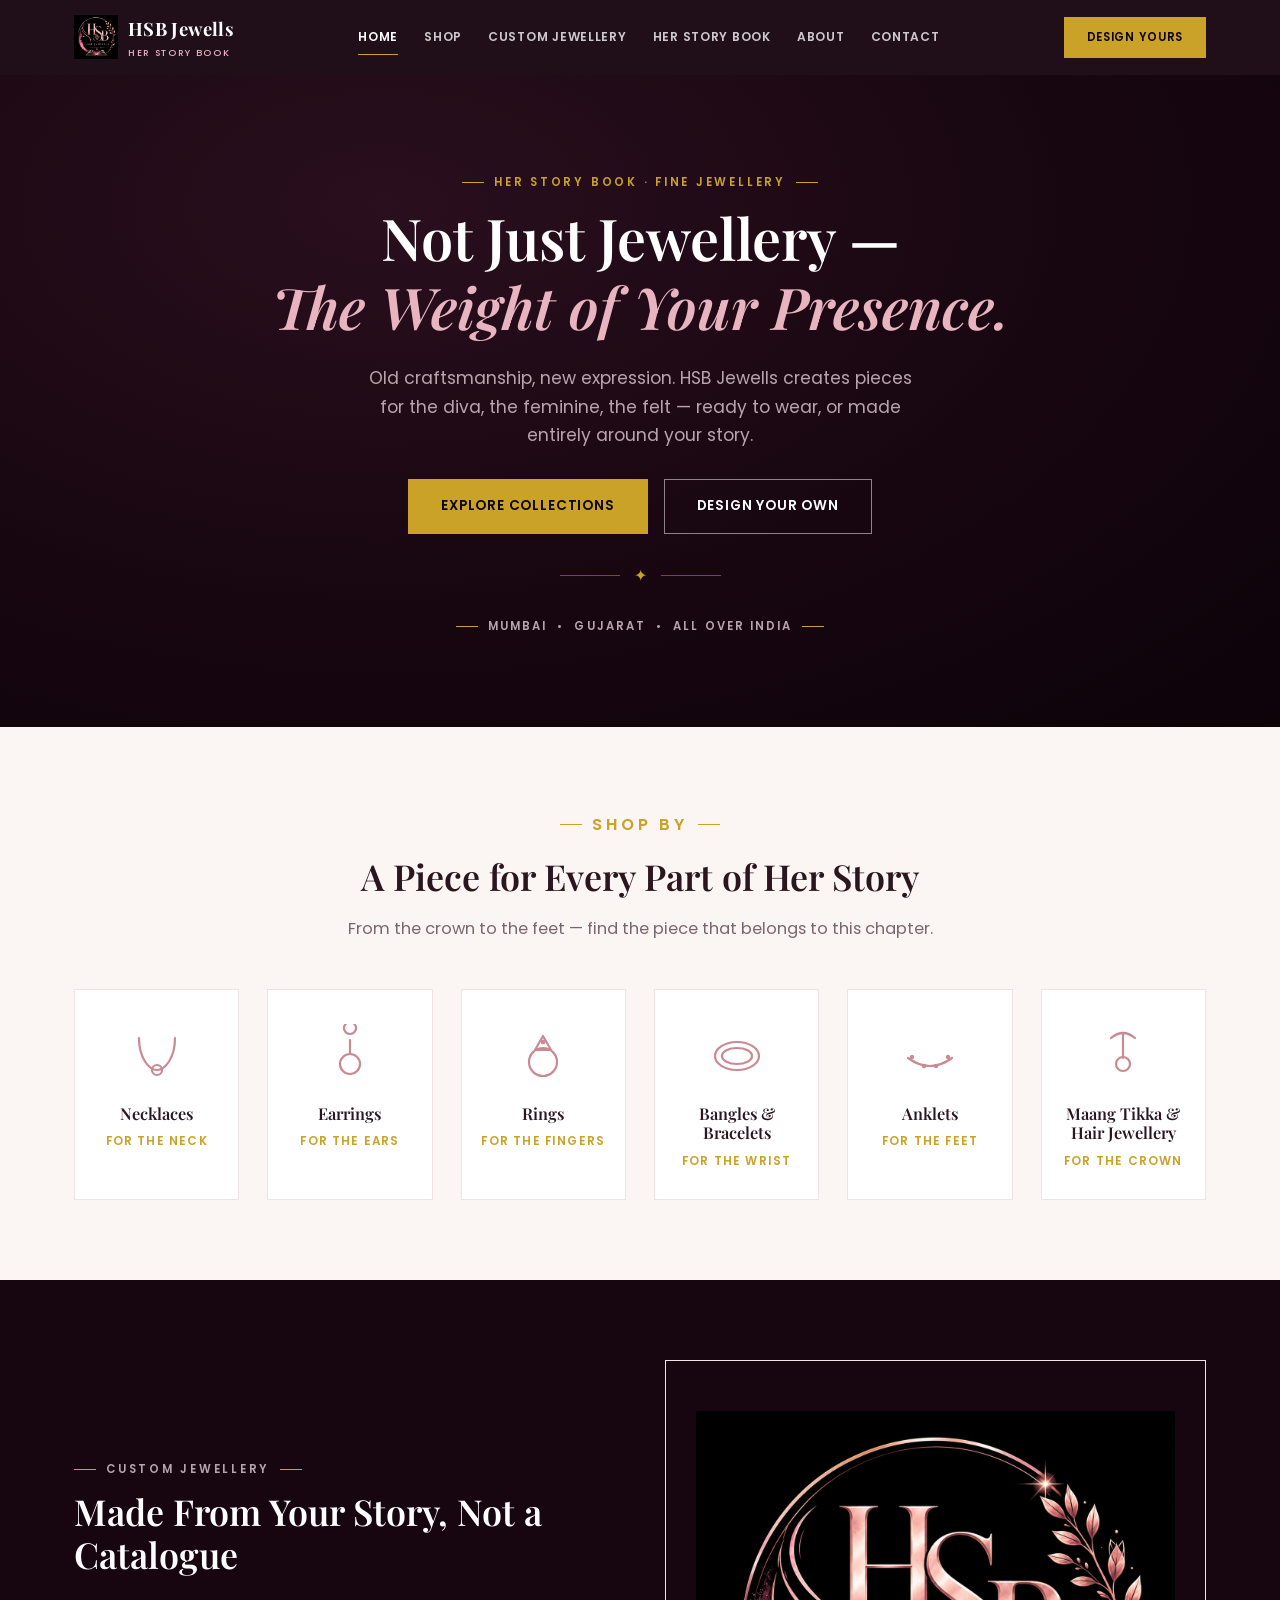
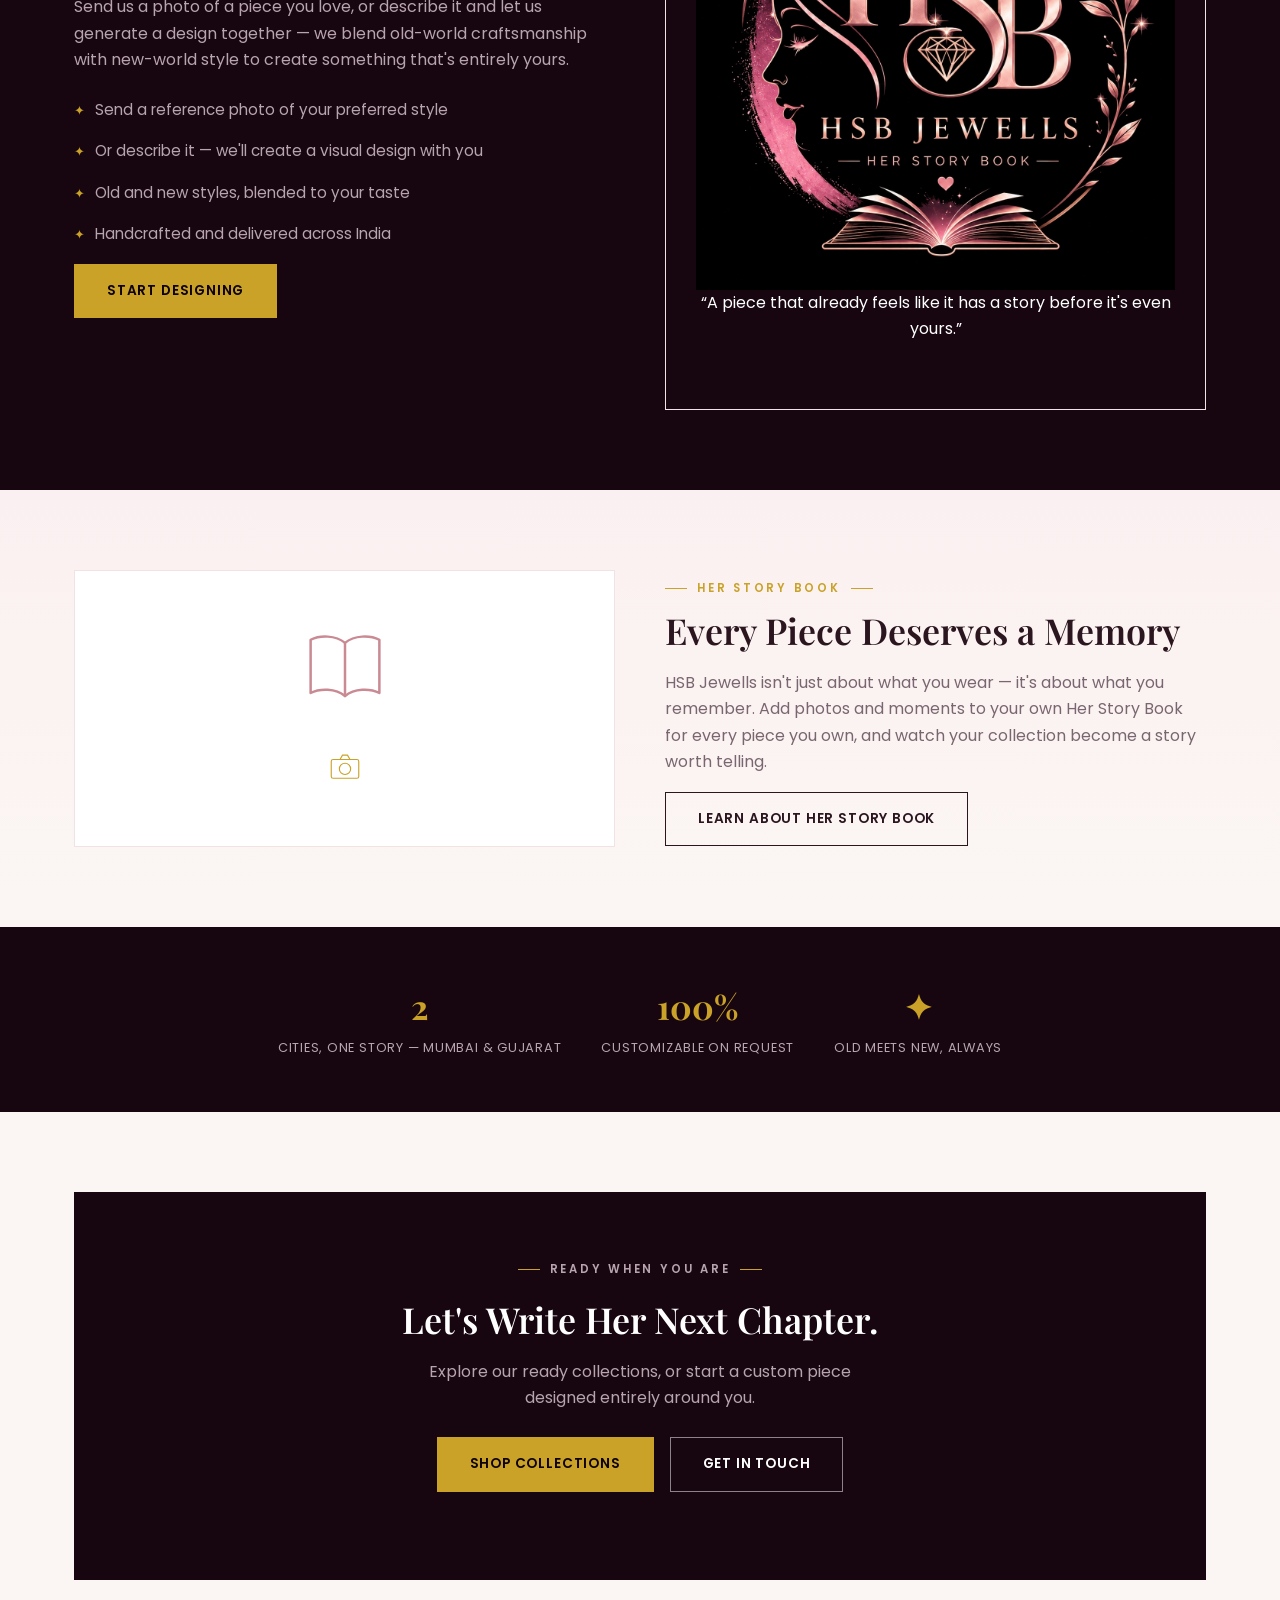
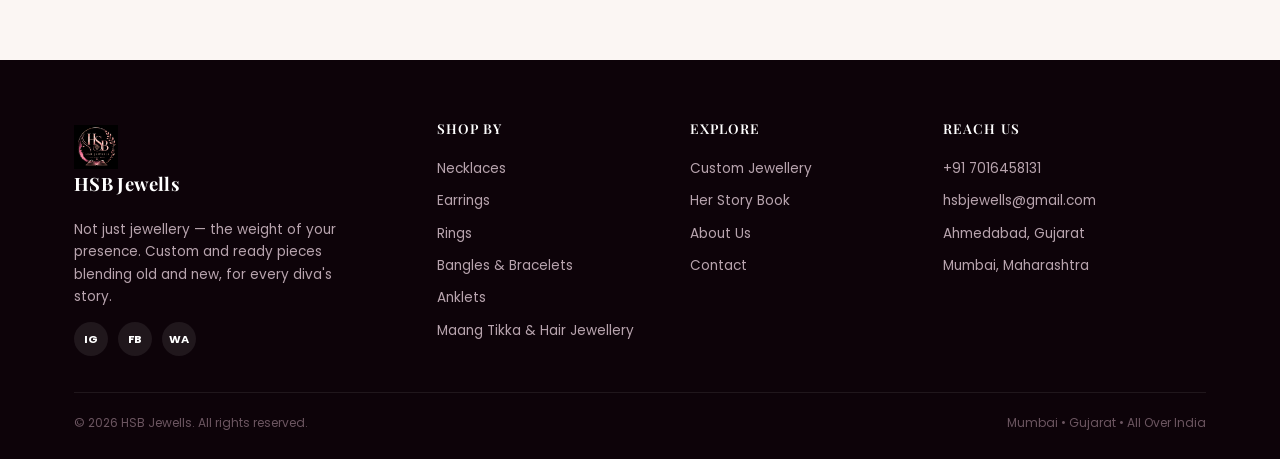
==== commit 1e346967: "touch2" ====
--- a/index.html
+++ b/index.html
@@ -15,7 +15,7 @@
 <title>HSB Jewells | Her Story Book &mdash; Fine &amp; Custom Jewellery</title>
 <meta name="description" content="HSB Jewells creates ready and custom jewellery blending old and new styles, for the diva in every woman. Present in Mumbai, Gujarat, and across India.">
 <link rel="canonical" href="https://hsbjewells.in/index.html">
-<link rel="icon" type="image/png" href="/assets/img/logo.png">
+<link rel="icon" type="image/png" href="/assets/img/logo.webp">
 
 <meta property="og:type" content="website">
 <meta property="og:title" content="HSB Jewells | Her Story Book &mdash; Fine &amp; Custom Jewellery">
@@ -47,7 +47,7 @@
 <header class="site-header">
   <nav class="nav">
     <a href="/index.html" class="brand">
-      <img src="/assets/img/logo.png" alt="HSB Jewells logo" width="44" height="44">
+      <img src="/assets/img/logo.webp" alt="HSB Jewells logo" width="44" height="44">
       <span>
         <span class="brand-word">HSB Jewells</span>
         <span class="brand-sub">Her Story Book</span>
@@ -150,7 +150,7 @@
   padding: 50px 30px;
 ">
 
-  <img src="/assets/img/logo.png"
+  <img src="/assets/img/logo.webp"
        alt="HSB Jewells Logo"
        style="lic;
     margin: 0;
@@ -212,7 +212,7 @@
     <div class="footer-grid">
       <div class="footer-brand">
         <a href="/index.html" class="brand" style="margin-bottom:14px;">
-          <img src="/assets/img/logo.png" alt="HSB Jewells logo" width="44" height="44">
+          <img src="/assets/img/logo.webp" alt="HSB Jewells logo" width="44" height="44">
           <span class="brand-word" style="color:#fff;">HSB Jewells</span>
         </a>
         <p>Not just jewellery &mdash; the weight of your presence. Custom and ready pieces blending old and new, for every diva's story.</p>
--- a/assets/css/style.css
+++ b/assets/css/style.css
@@ -167,3 +167,4 @@
 .max-w{ max-width:640px; margin-left:auto; margin-right:auto; }
 .skip-link{ position:absolute; left:-999px; top:auto; background:var(--gold); color:var(--plum-deep); padding:10px 16px; z-index:200; }
 .skip-link:focus{ left:16px; top:16px; }
+
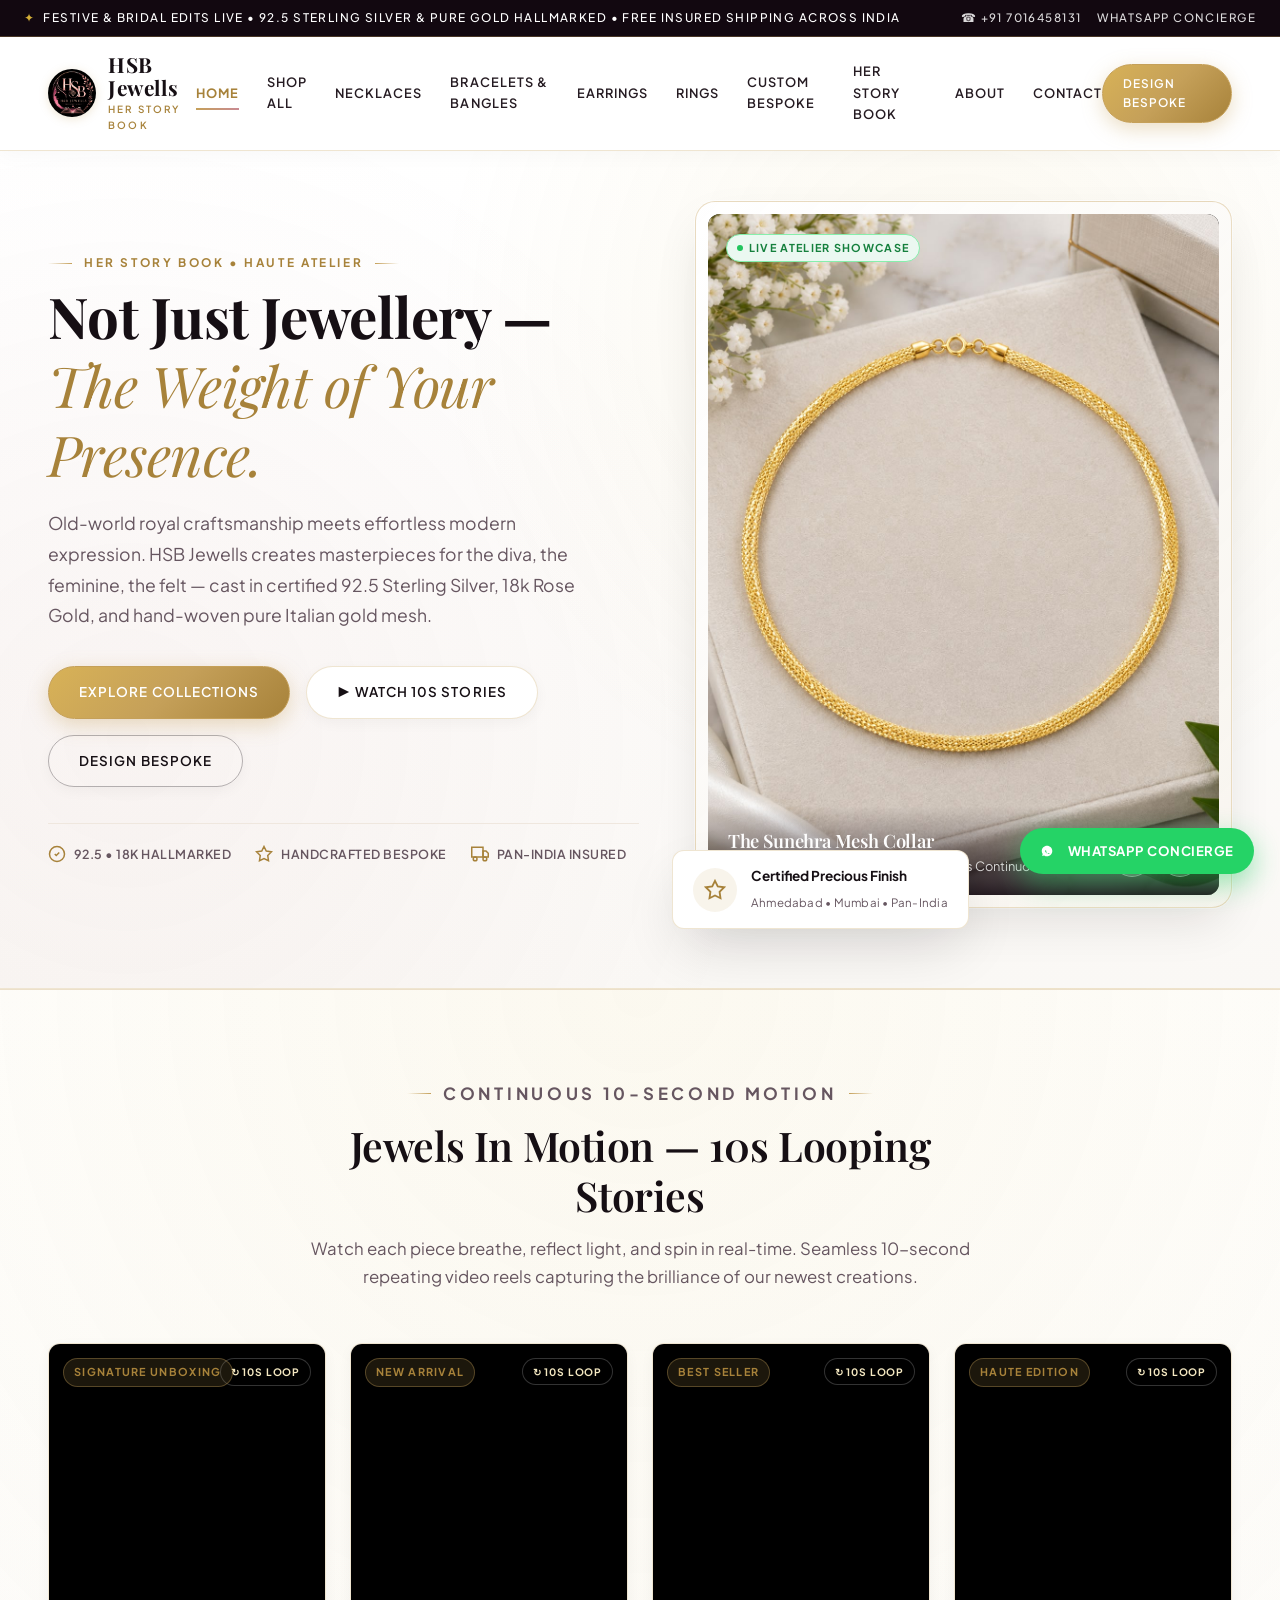
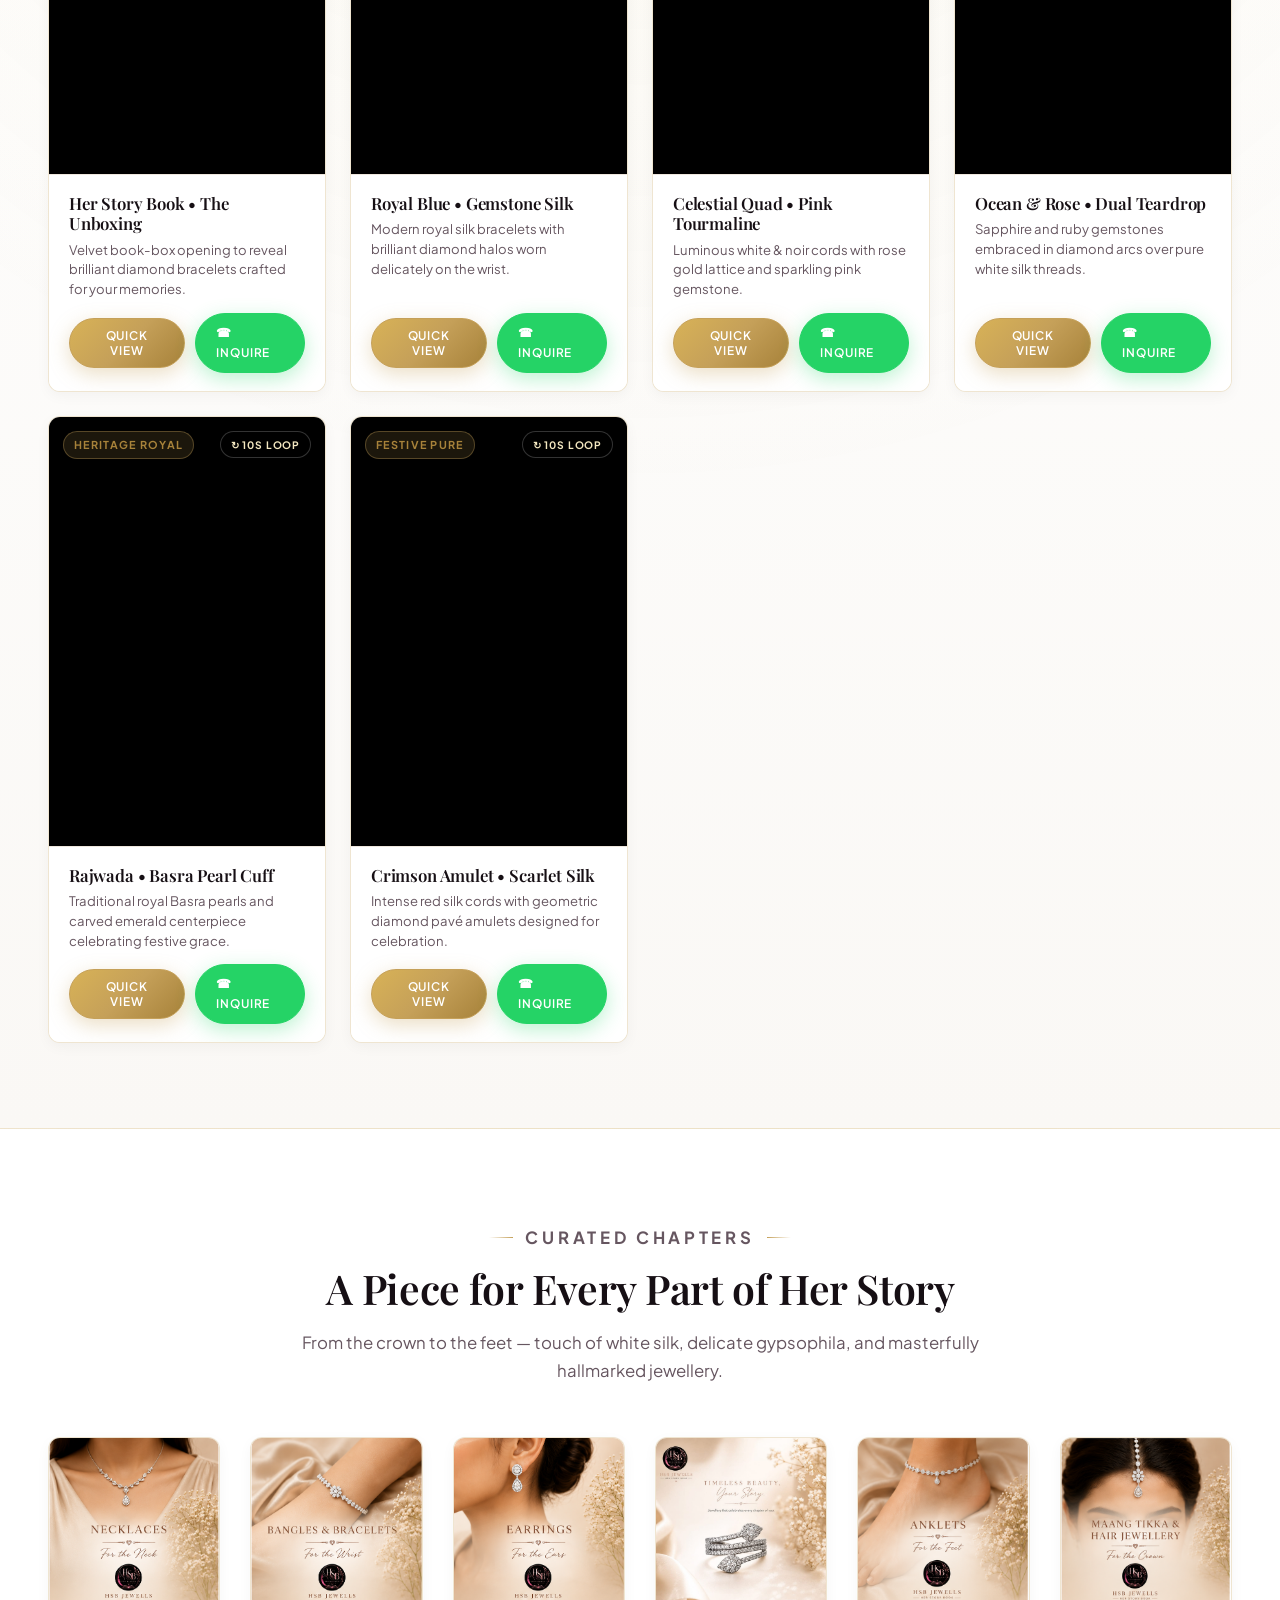
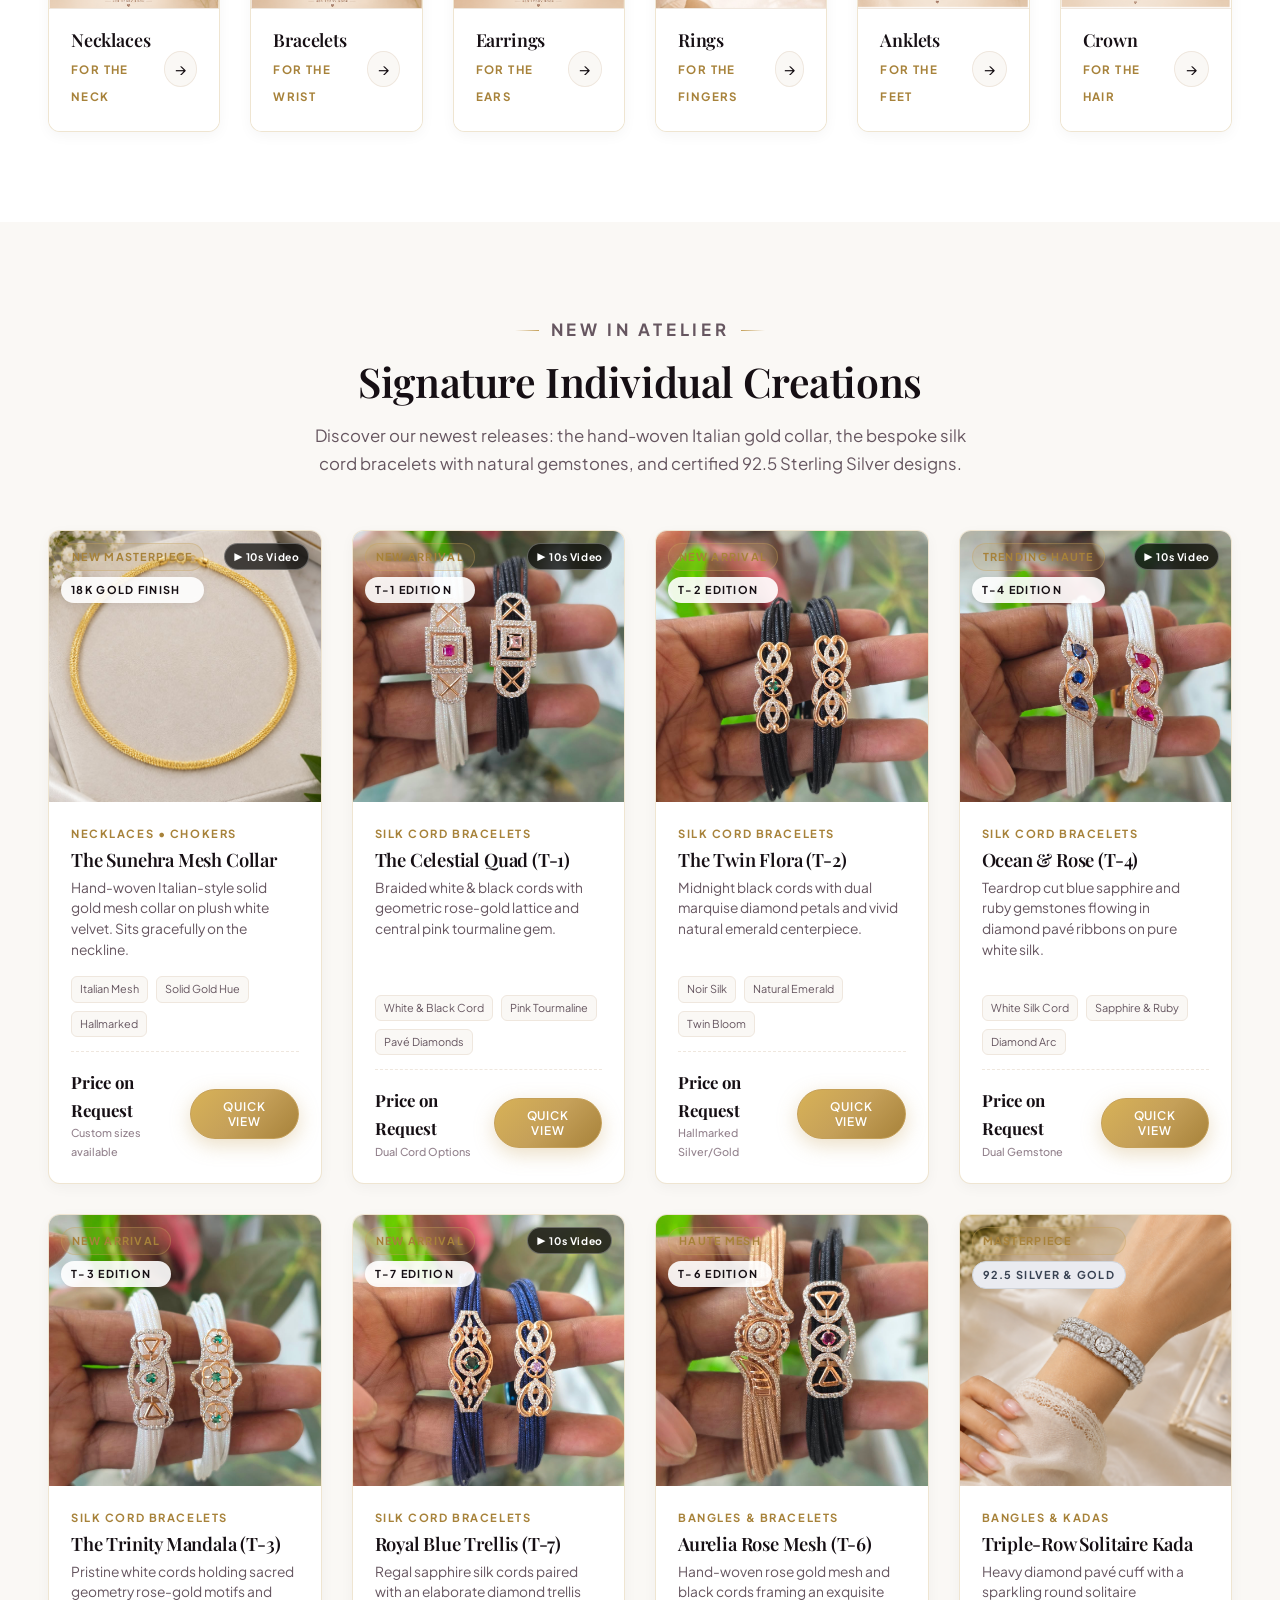
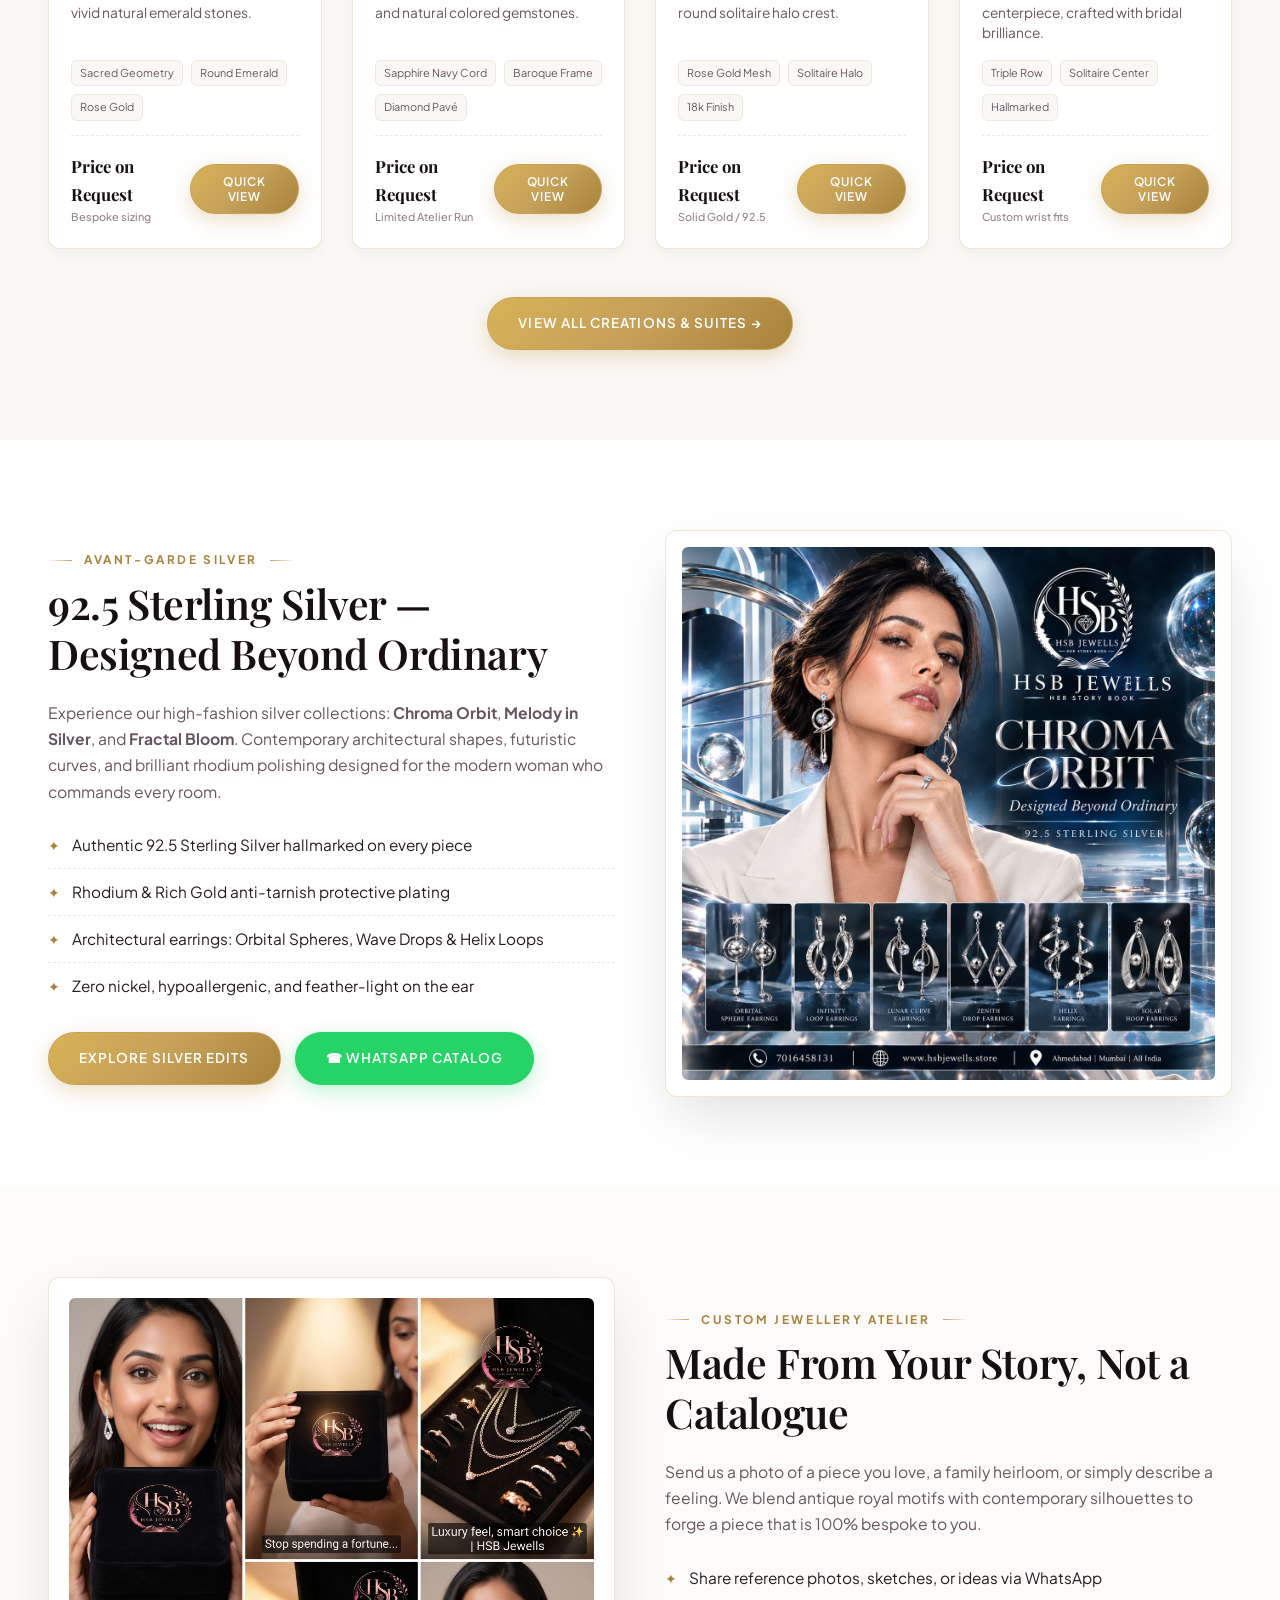
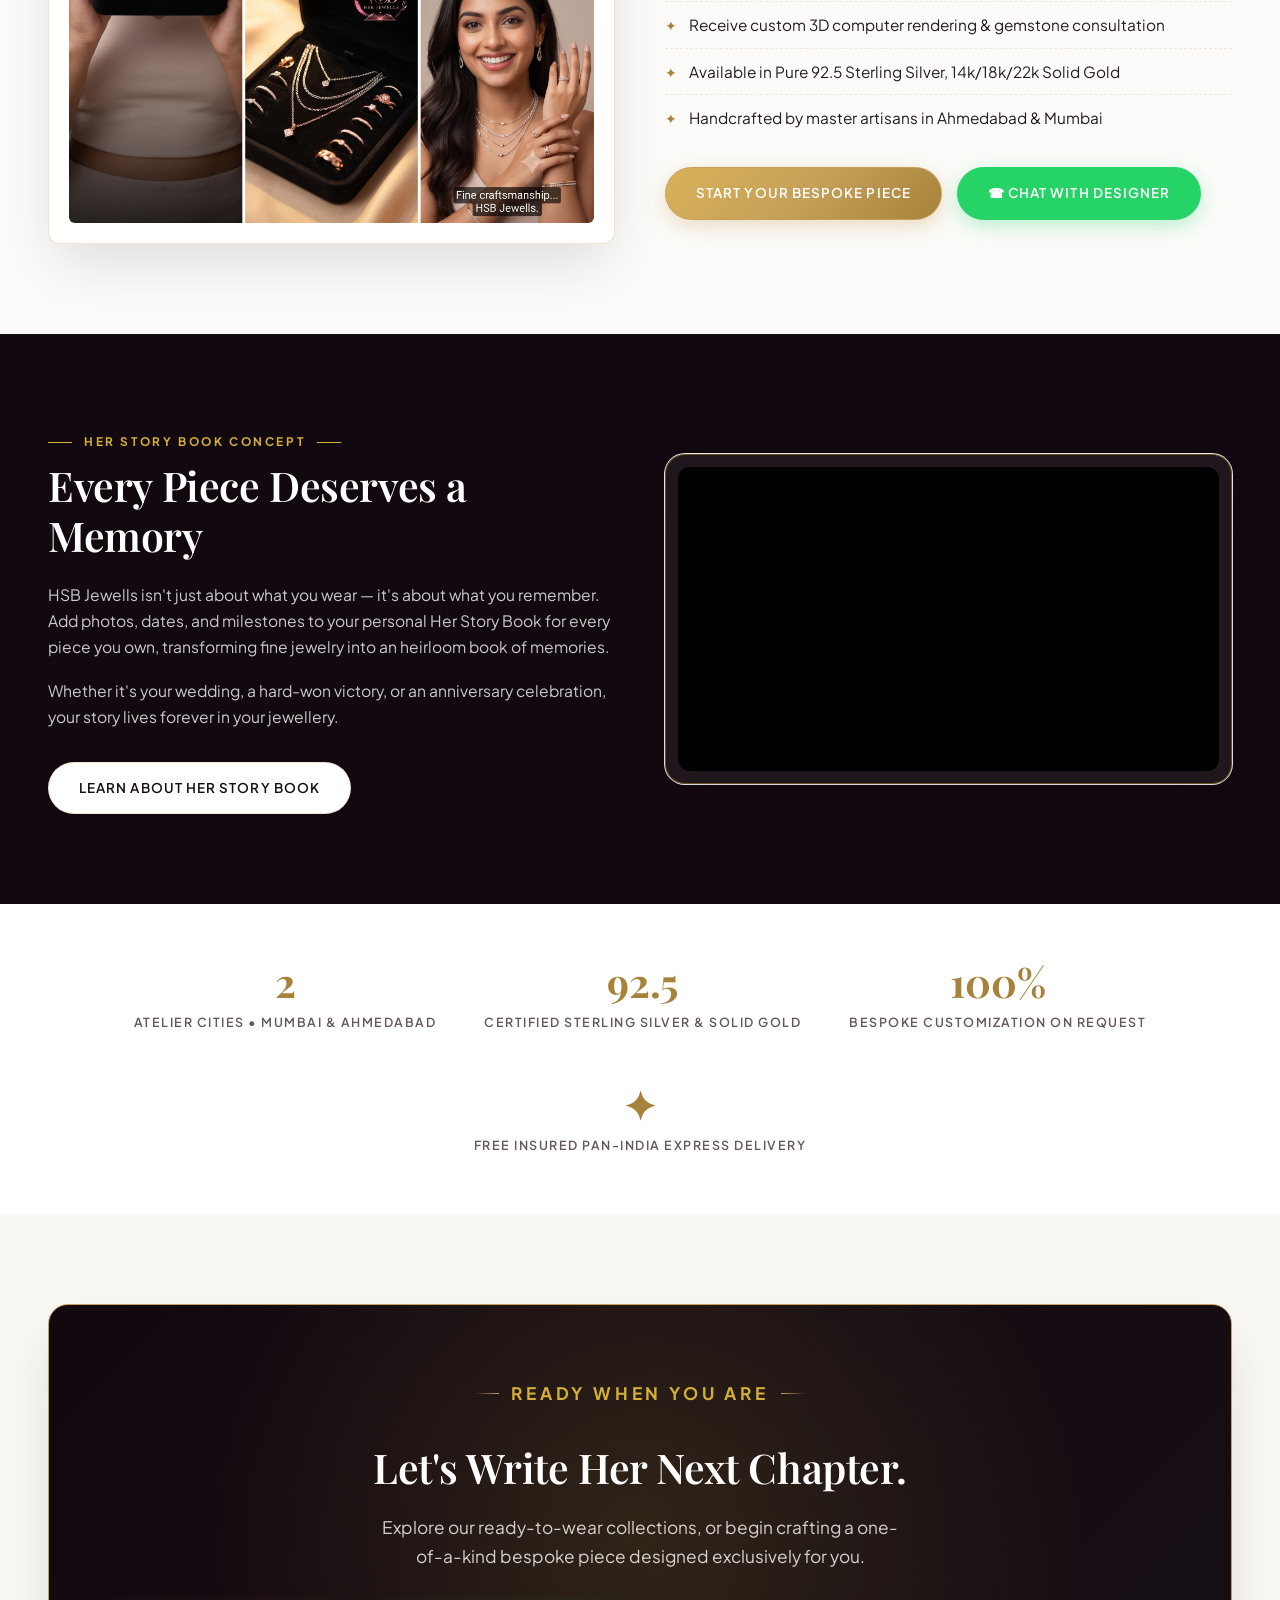
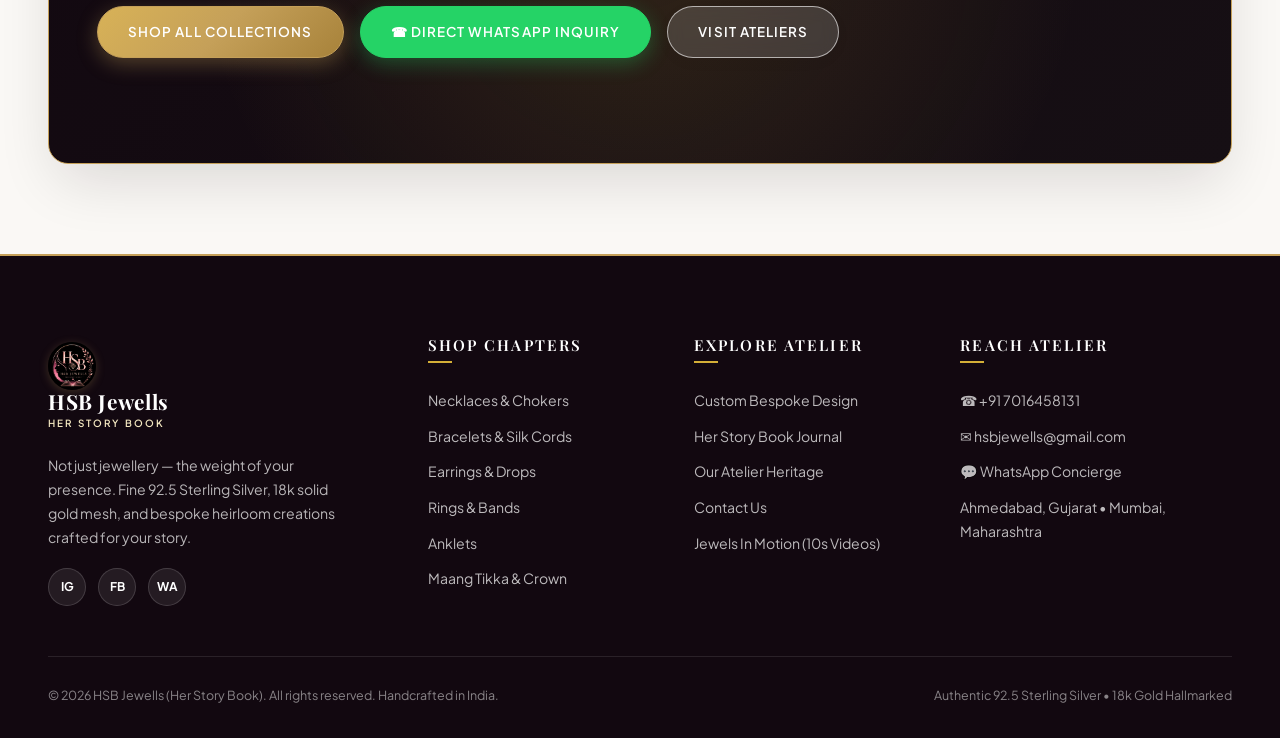
==== commit 1276d62b: "Total website redesign: white luxury aesthetic, 10s looping videos, and new individual jewelry colle" ====
--- a/index.html
+++ b/index.html
@@ -2,257 +2,879 @@
 <html lang="en">
 <head>
   <!-- Google tag (gtag.js) -->
-<script async src="https://www.googletagmanager.com/gtag/js?id=G-PJ1KTSX5X1"></script>
-<script>
-  window.dataLayer = window.dataLayer || [];
-  function gtag(){dataLayer.push(arguments);}
-  gtag('js', new Date());
-
-  gtag('config', 'G-PJ1KTSX5X1');
-</script>
-<meta charset="UTF-8">
-<meta name="viewport" content="width=device-width, initial-scale=1.0">
-<title>HSB Jewells | Her Story Book &mdash; Fine &amp; Custom Jewellery</title>
-<meta name="description" content="HSB Jewells creates ready and custom jewellery blending old and new styles, for the diva in every woman. Present in Mumbai, Gujarat, and across India.">
-<link rel="canonical" href="https://hsbjewells.in/index.html">
-<link rel="icon" type="image/png" href="/assets/img/logo.webp">
-
-<meta property="og:type" content="website">
-<meta property="og:title" content="HSB Jewells | Her Story Book &mdash; Fine &amp; Custom Jewellery">
-<meta property="og:description" content="HSB Jewells creates ready and custom jewellery blending old and new styles, for the diva in every woman. Present in Mumbai, Gujarat, and across India.">
-<meta property="og:url" content="https://hsbjewells.in/index.html">
-<meta property="og:site_name" content="HSB Jewells">
-<meta name="twitter:card" content="summary">
-
-<link rel="preconnect" href="https://fonts.googleapis.com">
-<link rel="preconnect" href="https://fonts.gstatic.com" crossorigin>
-<link href="https://fonts.googleapis.com/css2?family=Playfair+Display:wght@600;700&family=Poppins:wght@300;400;500;600;700&display=swap" rel="stylesheet">
-<link rel="stylesheet" href="/assets/css/style.css">
-
-<script type="application/ld+json">
-{
-  "@context": "https://schema.org",
-  "@type": "JewelryStore",
-  "name": "HSB Jewells",
-  "alternateName": "Her Story Book",
-  "url": "https://hsbjewells.in/",
-  "description": "Custom and ready jewellery blending old and new styles, for the diva in every woman. Present in Mumbai, Ahmedabad, and across India.",
-  "areaServed": "IN",
-  "sameAs": ["https://instagram.com/hsbjewells", "https://facebook.com/hsbjewells"]
-}
-</script>
+  <script async src="https://www.googletagmanager.com/gtag/js?id=G-PJ1KTSX5X1"></script>
+  <script>
+    window.dataLayer = window.dataLayer || [];
+    function gtag(){dataLayer.push(arguments);}
+    gtag('js', new Date());
+    gtag('config', 'G-PJ1KTSX5X1');
+  </script>
+  <meta charset="UTF-8">
+  <meta name="viewport" content="width=device-width, initial-scale=1.0">
+  <title>HSB Jewells | Her Story Book &mdash; Fine, Custom &amp; 92.5 Silver Jewellery</title>
+  <meta name="description" content="HSB Jewells crafts fine and bespoke jewellery blending antique royalty with modern elegance. Authentic 92.5 Sterling Silver & 18k Gold. Handcrafted in Mumbai & Ahmedabad.">
+  <link rel="canonical" href="https://hsbjewells.in/index.html">
+  <link rel="icon" type="image/png" href="assets/img/logo.webp">
+
+  <meta property="og:type" content="website">
+  <meta property="og:title" content="HSB Jewells | Her Story Book &mdash; Fine &amp; Custom Jewellery">
+  <meta property="og:description" content="Fine jewellery, woven gold chokers, signature silk cord bracelets, and hallmarked 92.5 sterling silver. Ready to wear and bespoke custom creations.">
+  <meta property="og:url" content="https://hsbjewells.in/index.html">
+  <meta property="og:site_name" content="HSB Jewells">
+  <meta name="twitter:card" content="summary_large_image">
+
+  <link rel="preconnect" href="https://fonts.googleapis.com">
+  <link rel="preconnect" href="https://fonts.gstatic.com" crossorigin>
+  <link href="https://fonts.googleapis.com/css2?family=Playfair+Display:ital,wght@0,500;0,600;0,700;1,400;1,600&family=Plus+Jakarta+Sans:wght@300;400;500;600;700&display=swap" rel="stylesheet">
+  <link rel="stylesheet" href="assets/css/style.css">
+
+  <script type="application/ld+json">
+  {
+    "@context": "https://schema.org",
+    "@type": "JewelryStore",
+    "name": "HSB Jewells",
+    "alternateName": "Her Story Book",
+    "url": "https://hsbjewells.in/",
+    "logo": "https://hsbjewells.in/assets/img/logo.webp",
+    "description": "Fine jewellery, bespoke custom designs, 92.5 sterling silver and solid gold creations blending antique royalty with modern silhouettes.",
+    "telephone": "+917016458131",
+    "areaServed": "IN",
+    "address": {
+      "@type": "PostalAddress",
+      "addressLocality": "Ahmedabad",
+      "addressRegion": "Gujarat",
+      "addressCountry": "IN"
+    },
+    "sameAs": [
+      "https://instagram.com/hsbjewells",
+      "https://facebook.com/hsbjewells"
+    ]
+  }
+  </script>
 </head>
 <body>
 <a class="skip-link" href="#main">Skip to content</a>
+
+<!-- Top Announcement Bar -->
+<div class="top-bar">
+  <div class="top-bar-inner">
+    <div class="top-bar-message">
+      <span class="sparkle">&#10022;</span>
+      <span>Festive &amp; Bridal Edits Live &bull; 92.5 Sterling Silver &amp; Pure Gold Hallmarked &bull; Free Insured Shipping Across India</span>
+    </div>
+    <div class="top-bar-contact">
+      <a href="tel:+917016458131">&#9742; +91 7016458131</a>
+      <a href="https://wa.me/917016458131" target="_blank" rel="noopener">WhatsApp Concierge</a>
+    </div>
+  </div>
+</div>
+
+<!-- Glassmorphic Sticky Header -->
 <header class="site-header">
   <nav class="nav">
-    <a href="/index.html" class="brand">
-      <img src="/assets/img/logo.webp" alt="HSB Jewells logo" width="44" height="44">
-      <span>
+    <a href="index.html" class="brand">
+      <img src="assets/img/logo.webp" alt="HSB Jewells Crest" width="48" height="48">
+      <div class="brand-text">
         <span class="brand-word">HSB Jewells</span>
         <span class="brand-sub">Her Story Book</span>
-      </span>
+      </div>
     </a>
     <div class="nav-links" id="nav-links">
-      <a href="/index.html" class="active">Home</a>
-      <a href="/shop.html">Shop</a>
-      <a href="/custom-jewellery.html">Custom Jewellery</a>
-      <a href="/her-story-book.html">Her Story Book</a>
-      <a href="/about.html">About</a>
-      <a href="/contact.html">Contact</a>
+      <a href="index.html" class="active">Home</a>
+      <a href="shop.html">Shop All</a>
+      <a href="necklaces.html">Necklaces</a>
+      <a href="bangles-bracelets.html">Bracelets &amp; Bangles</a>
+      <a href="earrings.html">Earrings</a>
+      <a href="rings.html">Rings</a>
+      <a href="custom-jewellery.html">Custom Bespoke</a>
+      <a href="her-story-book.html">Her Story Book</a>
+      <a href="about.html">About</a>
+      <a href="contact.html">Contact</a>
     </div>
     <div class="nav-cta">
-      <a href="/custom-jewellery.html" class="btn btn-gold btn-sm">Design Yours</a>
-      <button class="nav-toggle" aria-label="Toggle menu" aria-expanded="false" aria-controls="nav-links">&#9776;</button>
+      <a href="custom-jewellery.html" class="btn btn-gold btn-sm">Design Bespoke</a>
+      <button class="nav-toggle" aria-label="Toggle Navigation Menu" aria-expanded="false" aria-controls="nav-links">&#9776;</button>
     </div>
   </nav>
 </header>
 
 <main id="main">
 
-<section class="hero">
-  <div class="hero-inner">
-    <p class="eyebrow center">Her Story Book &middot; Fine Jewellery</p>
-    <h1>Not Just Jewellery &mdash;<br><em>The Weight of Your Presence.</em></h1>
-    <p class="hero-lead">Old craftsmanship, new expression. HSB Jewells creates pieces for the diva, the
-    feminine, the felt &mdash; ready to wear, or made entirely around your story.</p>
-    <div class="hero-ctas">
-      <a href="/shop.html" class="btn btn-gold">Explore Collections</a>
-      <a href="/custom-jewellery.html" class="btn btn-ghost-dark">Design Your Own</a>
-    </div>
-    <div class="divider-orn">&#10022;</div>
-    <p class="eyebrow center" style="color:var(--slate-light); letter-spacing:.18em;">MUMBAI &nbsp;&bull;&nbsp; GUJARAT &nbsp;&bull;&nbsp; ALL OVER INDIA</p>
+<!-- Hero Section with 10s Continuous Looping Video -->
+<section class="hero-aesthetic">
+  <div class="hero-aesthetic-inner">
+    <div class="hero-text">
+      <div class="eyebrow">Her Story Book &bull; Haute Atelier</div>
+      <h1>Not Just Jewellery &mdash;<br><em>The Weight of Your Presence.</em></h1>
+      <p class="hero-lead">
+        Old-world royal craftsmanship meets effortless modern expression. HSB Jewells creates
+        masterpieces for the diva, the feminine, the felt &mdash; cast in certified 92.5 Sterling Silver,
+        18k Rose Gold, and hand-woven pure Italian gold mesh.
+      </p>
+      <div class="hero-ctas">
+        <a href="shop.html" class="btn btn-gold">Explore Collections</a>
+        <a href="#jewels-in-motion" class="btn btn-white">&#9654; Watch 10s Stories</a>
+        <a href="custom-jewellery.html" class="btn btn-ghost-dark">Design Bespoke</a>
+      </div>
+      <div class="hero-trust-bar">
+        <div class="trust-item">
+          <svg width="18" height="18" viewBox="0 0 24 24" fill="none" stroke="currentColor" stroke-width="2"><circle cx="12" cy="12" r="10"/><path d="M9 12l2 2 4-4"/></svg>
+          92.5 &bull; 18k Hallmarked
+        </div>
+        <div class="trust-item">
+          <svg width="18" height="18" viewBox="0 0 24 24" fill="none" stroke="currentColor" stroke-width="2"><path d="M12 2l3 6 7 1-5 5 1 7-6-3-6 3 1-7-5-5 7-1z"/></svg>
+          Handcrafted Bespoke
+        </div>
+        <div class="trust-item">
+          <svg width="18" height="18" viewBox="0 0 24 24" fill="none" stroke="currentColor" stroke-width="2"><rect x="1" y="3" width="15" height="13"/><polygon points="16 8 20 8 23 11 23 16 16 16 16 8"/><circle cx="5.5" cy="18.5" r="2.5"/><circle cx="18.5" cy="18.5" r="2.5"/></svg>
+          Pan-India Insured
+        </div>
+      </div>
+    </div>
+
+    <!-- Hero 10-Second Looping Repeating Video Frame -->
+    <div class="hero-video-wrapper">
+      <div class="hero-video-box">
+        <div class="video-overlay-badge">
+          <span class="badge badge-live">Live Atelier Showcase</span>
+        </div>
+        
+        <!-- 10-Second Continuous Repeating Video -->
+        <video autoplay loop muted playsinline preload="auto" poster="assets/img/new/necklace-sunehra-mesh-choker.jpeg" aria-label="10 seconds repeating jewellery video playing continuously on loop">
+          <source src="assets/video/hero-choker-model.mp4" type="video/mp4">
+          Your browser does not support HTML5 video.
+        </video>
+
+        <div class="video-overlay-bottom">
+          <div class="video-caption">
+            <h3>The Sunehra Mesh Collar</h3>
+            <p>18k Solid Italian Woven Gold Choker &bull; 10s Continuous Loop</p>
+          </div>
+          <div class="video-controls">
+            <button class="video-btn video-sound-toggle" title="Unmute Audio" aria-label="Toggle Sound">
+              <svg width="18" height="18" viewBox="0 0 24 24" fill="none" stroke="currentColor" stroke-width="2" stroke-linecap="round" stroke-linejoin="round"><path d="M11 5L6 9H2v6h4l5 4V5z"/><line x1="23" y1="9" x2="17" y2="15"/><line x1="17" y1="9" x2="23" y2="15"/></svg>
+            </button>
+            <button class="video-btn video-play-toggle" title="Pause Video" aria-label="Toggle Play">
+              <svg width="18" height="18" viewBox="0 0 24 24" fill="none" stroke="currentColor" stroke-width="2"><rect x="6" y="4" width="4" height="16"></rect><rect x="14" y="4" width="4" height="16"></rect></svg>
+            </button>
+          </div>
+        </div>
+      </div>
+
+      <div class="hero-floating-card">
+        <div class="floating-icon">
+          <svg width="22" height="22" viewBox="0 0 24 24" fill="none" stroke="currentColor" stroke-width="2"><polygon points="12 2 15 8 22 9 17 14 18 21 12 18 6 21 7 14 2 9 9 8 12 2"/></svg>
+        </div>
+        <div class="floating-text">
+          <b>Certified Precious Finish</b>
+          <span>Ahmedabad &bull; Mumbai &bull; Pan-India</span>
+        </div>
+      </div>
+    </div>
   </div>
 </section>
 
-<section class="section">
+<!-- Dedicated 10-Second Repeating Looping Videos Showcase ("Jewels in Motion") -->
+<section class="video-reels-section" id="jewels-in-motion">
   <div class="container">
     <div class="section-head">
-      <p class="eyebrow center">Shop By</p>
+      <p class="eyebrow center">Continuous 10-Second Motion</p>
+      <h2>Jewels In Motion &mdash; 10s Looping Stories</h2>
+      <p>Watch each piece breathe, reflect light, and spin in real-time. Seamless 10-second repeating video reels capturing the brilliance of our newest creations.</p>
+    </div>
+
+    <div class="reels-grid">
+
+      <!-- Reel 1: Her Story Book Unboxing & Diamond Bracelet -->
+      <div class="reel-card" data-title="Her Story Book Diamond Bracelet" data-tag="Bracelets &amp; Unboxing" data-desc="Opening of the signature velvet book-case revealing our diamond pavé bracelet, captured in regal motion." data-video="assets/video/book-diamond-bracelet.mp4" data-specs="Certified Diamonds, 92.5 Sterling Silver, Hallmark Inspected">
+        <div class="reel-media">
+          <span class="reel-loop-tag">&#8635; 10s Loop</span>
+          <span class="badge badge-gold reel-category-pill">Signature Unboxing</span>
+          <video autoplay loop muted playsinline preload="metadata">
+            <source src="assets/video/book-diamond-bracelet.mp4" type="video/mp4">
+          </video>
+        </div>
+        <div class="reel-info">
+          <div>
+            <h3>Her Story Book &bull; The Unboxing</h3>
+            <p>Velvet book-box opening to reveal brilliant diamond bracelets crafted for your memories.</p>
+          </div>
+          <div class="reel-actions">
+            <button class="btn btn-gold btn-sm btn-quick-view">Quick View</button>
+            <a href="https://wa.me/917016458131?text=Hi%20HSB%20Jewells%2C%20I%20saw%20the%20Her%20Story%20Book%20Diamond%20Bracelet%20video%20and%20want%20to%20inquire" target="_blank" class="btn btn-whatsapp btn-sm">&#9742; Inquire</a>
+          </div>
+        </div>
+      </div>
+
+      <!-- Reel 2: Royal Blue Gemstone Silk Bracelets -->
+      <div class="reel-card" data-title="The Royal Blue Silk Gemstone Cords" data-tag="Bangles &amp; Bracelets" data-desc="Handcrafted royal sapphire blue braided cords with diamond pavé and central Zambian emerald & amethyst." data-video="assets/video/bracelet-blue-gemstone.mp4" data-specs="Pure Silk Cords, 18k Rose Gold Finish, Natural Emerald & Amethyst">
+        <div class="reel-media">
+          <span class="reel-loop-tag">&#8635; 10s Loop</span>
+          <span class="badge badge-gold reel-category-pill">New Arrival</span>
+          <video autoplay loop muted playsinline preload="metadata">
+            <source src="assets/video/bracelet-blue-gemstone.mp4" type="video/mp4">
+          </video>
+        </div>
+        <div class="reel-info">
+          <div>
+            <h3>Royal Blue &bull; Gemstone Silk</h3>
+            <p>Modern royal silk bracelets with brilliant diamond halos worn delicately on the wrist.</p>
+          </div>
+          <div class="reel-actions">
+            <button class="btn btn-gold btn-sm btn-quick-view">Quick View</button>
+            <a href="https://wa.me/917016458131?text=Hi%20HSB%20Jewells%2C%20I%20want%20to%20order%20the%20Royal%20Blue%20Silk%20Gemstone%20Bracelet" target="_blank" class="btn btn-whatsapp btn-sm">&#9742; Inquire</a>
+          </div>
+        </div>
+      </div>
+
+      <!-- Reel 3: Celestial Quad White Silk (T-1) -->
+      <div class="reel-card" data-title="Celestial Quad Silk Bracelet (T-1)" data-tag="Bangles &amp; Bracelets" data-desc="Pristine white silk cords paired with geometric diamond pavé lattice and princess-cut pink tourmaline." data-video="assets/video/bracelet-tourmaline.mp4" data-specs="Braided Silk, Pink Tourmaline, Pavé Diamonds, Rose Gold Finish">
+        <div class="reel-media">
+          <span class="reel-loop-tag">&#8635; 10s Loop</span>
+          <span class="badge badge-gold reel-category-pill">Best Seller</span>
+          <video autoplay loop muted playsinline preload="metadata">
+            <source src="assets/video/bracelet-tourmaline.mp4" type="video/mp4">
+          </video>
+        </div>
+        <div class="reel-info">
+          <div>
+            <h3>Celestial Quad &bull; Pink Tourmaline</h3>
+            <p>Luminous white & noir cords with rose gold lattice and sparkling pink gemstone.</p>
+          </div>
+          <div class="reel-actions">
+            <button class="btn btn-gold btn-sm btn-quick-view">Quick View</button>
+            <a href="https://wa.me/917016458131?text=Hi%20HSB%20Jewells%2C%20I%20am%20interested%20in%20Celestial%20Quad%20(T-1)%20Bracelet" target="_blank" class="btn btn-whatsapp btn-sm">&#9742; Inquire</a>
+          </div>
+        </div>
+      </div>
+
+      <!-- Reel 4: Ocean & Rose Dual Teardrop (T-4) -->
+      <div class="reel-card" data-title="Ocean &amp; Rose Teardrop Silk Bracelet (T-4)" data-tag="Bangles &amp; Bracelets" data-desc="Dual teardrop faceted sapphire and ruby enveloped in a diamond curve, resting on pure white silk." data-video="assets/video/bracelet-sapphire-ruby.mp4" data-specs="White Silk Threads, Blue Sapphire, Pigeon Ruby, Pavé Diamond Wings">
+        <div class="reel-media">
+          <span class="reel-loop-tag">&#8635; 10s Loop</span>
+          <span class="badge badge-gold reel-category-pill">Haute Edition</span>
+          <video autoplay loop muted playsinline preload="metadata">
+            <source src="assets/video/bracelet-sapphire-ruby.mp4" type="video/mp4">
+          </video>
+        </div>
+        <div class="reel-info">
+          <div>
+            <h3>Ocean &amp; Rose &bull; Dual Teardrop</h3>
+            <p>Sapphire and ruby gemstones embraced in diamond arcs over pure white silk threads.</p>
+          </div>
+          <div class="reel-actions">
+            <button class="btn btn-gold btn-sm btn-quick-view">Quick View</button>
+            <a href="https://wa.me/917016458131?text=Hi%20HSB%20Jewells%2C%20I%20want%20to%20order%20the%20Ocean%20and%20Rose%20(T-4)%20Bracelet" target="_blank" class="btn btn-whatsapp btn-sm">&#9742; Inquire</a>
+          </div>
+        </div>
+      </div>
+
+      <!-- Reel 5: Rajwada Basra Pearl & Emerald Cuff -->
+      <div class="reel-card" data-title="Rajwada Basra Pearls &amp; Emerald Cuff" data-tag="Bangles &amp; Bracelets" data-desc="Five-strand Basra pearls anchored with a magnificent hand-carved emerald and diamond floral crest." data-video="assets/video/pearl-emerald-celebration.mp4" data-specs="Basra Seed Pearls, Natural Emerald, Handcrafted Silver &amp; Gold">
+        <div class="reel-media">
+          <span class="reel-loop-tag">&#8635; 10s Loop</span>
+          <span class="badge badge-gold reel-category-pill">Heritage Royal</span>
+          <video autoplay loop muted playsinline preload="metadata">
+            <source src="assets/video/pearl-emerald-celebration.mp4" type="video/mp4">
+          </video>
+        </div>
+        <div class="reel-info">
+          <div>
+            <h3>Rajwada &bull; Basra Pearl Cuff</h3>
+            <p>Traditional royal Basra pearls and carved emerald centerpiece celebrating festive grace.</p>
+          </div>
+          <div class="reel-actions">
+            <button class="btn btn-gold btn-sm btn-quick-view">Quick View</button>
+            <a href="https://wa.me/917016458131?text=Hi%20HSB%20Jewells%2C%20I%20am%20interested%20in%20the%20Rajwada%20Basra%20Pearl%20Cuff" target="_blank" class="btn btn-whatsapp btn-sm">&#9742; Inquire</a>
+          </div>
+        </div>
+      </div>
+
+      <!-- Reel 6: Crimson Amulet (T-5) -->
+      <div class="reel-card" data-title="The Crimson Amulet Silk Bracelet (T-5)" data-tag="Bangles &amp; Bracelets" data-desc="Imperial scarlet red silk threads with geometric pavé diamond hexagons and central precious crystal." data-video="assets/video/bracelet-crimson-amulet.mp4" data-specs="Scarlet Red Silk, Diamond Pavé Trellis, Amethyst Cabochon">
+        <div class="reel-media">
+          <span class="reel-loop-tag">&#8635; 10s Loop</span>
+          <span class="badge badge-gold reel-category-pill">Festive Pure</span>
+          <video autoplay loop muted playsinline preload="metadata">
+            <source src="assets/video/bracelet-crimson-amulet.mp4" type="video/mp4">
+          </video>
+        </div>
+        <div class="reel-info">
+          <div>
+            <h3>Crimson Amulet &bull; Scarlet Silk</h3>
+            <p>Intense red silk cords with geometric diamond pavé amulets designed for celebration.</p>
+          </div>
+          <div class="reel-actions">
+            <button class="btn btn-gold btn-sm btn-quick-view">Quick View</button>
+            <a href="https://wa.me/917016458131?text=Hi%20HSB%20Jewells%2C%20I%20want%20to%20order%20the%20Crimson%20Amulet%20(T-5)%20Bracelet" target="_blank" class="btn btn-whatsapp btn-sm">&#9742; Inquire</a>
+          </div>
+        </div>
+      </div>
+
+    </div>
+  </div>
+</section>
+
+<!-- Shop By Chapter & Form (Aesthetic White Silk Photography Cards) -->
+<section class="section bg-white">
+  <div class="container">
+    <div class="section-head">
+      <p class="eyebrow center">Curated Chapters</p>
       <h2>A Piece for Every Part of Her Story</h2>
-      <p>From the crown to the feet &mdash; find the piece that belongs to this chapter.</p>
-    </div>
+      <p>From the crown to the feet &mdash; touch of white silk, delicate gypsophila, and masterfully hallmarked jewellery.</p>
+    </div>
+
     <div class="grid grid-6">
-      <a href="/necklaces.html" class="cat-card">
-        <div class="cat-icon"><svg width="64" height="64" viewBox="0 0 64 64" fill="none" stroke="#C98A93" stroke-width="2.2" stroke-linecap="round" stroke-linejoin="round"><path d="M14 14 C14 34 24 46 32 46 C40 46 50 34 50 14"/><circle cx="32" cy="46" r="5"/></svg></div>
-        <h3>Necklaces</h3>
-        <span>For the Neck</span>
+
+      <!-- Necklaces -->
+      <a href="necklaces.html" class="cat-card-luxury">
+        <div class="cat-card-img">
+          <img src="assets/img/new/cat-necklaces-luxury.png" alt="Necklaces for the Neck">
+        </div>
+        <div class="cat-card-content">
+          <div class="cat-card-title">
+            <h3>Necklaces</h3>
+            <span>For the Neck</span>
+          </div>
+          <div class="cat-card-arrow">&rarr;</div>
+        </div>
       </a>
-      <a href="/earrings.html" class="cat-card">
-        <div class="cat-icon"><svg width="64" height="64" viewBox="0 0 64 64" fill="none" stroke="#C98A93" stroke-width="2.2" stroke-linecap="round" stroke-linejoin="round"><path d="M32 10 a6 6 0 1 1 0.01 0"/><path d="M32 16 L32 30"/><circle cx="32" cy="40" r="10"/></svg></div>
-        <h3>Earrings</h3>
-        <span>For the Ears</span>
+
+      <!-- Bangles & Bracelets -->
+      <a href="bangles-bracelets.html" class="cat-card-luxury">
+        <div class="cat-card-img">
+          <img src="assets/img/new/cat-bangles-luxury.png" alt="Bangles & Bracelets for the Wrist">
+        </div>
+        <div class="cat-card-content">
+          <div class="cat-card-title">
+            <h3>Bracelets</h3>
+            <span>For the Wrist</span>
+          </div>
+          <div class="cat-card-arrow">&rarr;</div>
+        </div>
       </a>
-      <a href="/rings.html" class="cat-card">
-        <div class="cat-icon"><svg width="64" height="64" viewBox="0 0 64 64" fill="none" stroke="#C98A93" stroke-width="2.2" stroke-linecap="round" stroke-linejoin="round"><circle cx="32" cy="38" r="14"/><path d="M24 26 L32 12 L40 26 Z"/><circle cx="32" cy="18" r="2.4" fill="#C98A93" stroke="none"/></svg></div>
-        <h3>Rings</h3>
-        <span>For the Fingers</span>
+
+      <!-- Earrings -->
+      <a href="earrings.html" class="cat-card-luxury">
+        <div class="cat-card-img">
+          <img src="assets/img/new/cat-earrings-luxury.png" alt="Earrings for the Ears">
+        </div>
+        <div class="cat-card-content">
+          <div class="cat-card-title">
+            <h3>Earrings</h3>
+            <span>For the Ears</span>
+          </div>
+          <div class="cat-card-arrow">&rarr;</div>
+        </div>
       </a>
-      <a href="/bangles-bracelets.html" class="cat-card">
-        <div class="cat-icon"><svg width="64" height="64" viewBox="0 0 64 64" fill="none" stroke="#C98A93" stroke-width="2.2" stroke-linecap="round" stroke-linejoin="round"><ellipse cx="32" cy="32" rx="22" ry="14"/><ellipse cx="32" cy="32" rx="15" ry="8"/></svg></div>
-        <h3>Bangles & Bracelets</h3>
-        <span>For the Wrist</span>
+
+      <!-- Rings -->
+      <a href="rings.html" class="cat-card-luxury">
+        <div class="cat-card-img">
+          <img src="assets/img/new/cat-rings-luxury.jpeg" alt="Rings for the Fingers">
+        </div>
+        <div class="cat-card-content">
+          <div class="cat-card-title">
+            <h3>Rings</h3>
+            <span>For the Fingers</span>
+          </div>
+          <div class="cat-card-arrow">&rarr;</div>
+        </div>
       </a>
-      <a href="/anklets.html" class="cat-card">
-        <div class="cat-icon"><svg width="64" height="64" viewBox="0 0 64 64" fill="none" stroke="#C98A93" stroke-width="2.2" stroke-linecap="round" stroke-linejoin="round"><path d="M10 34 Q32 50 54 34"/><circle cx="14" cy="33" r="2.2" fill="#C98A93" stroke="none"/><circle cx="26" cy="42" r="2.2" fill="#C98A93" stroke="none"/><circle cx="38" cy="42" r="2.2" fill="#C98A93" stroke="none"/><circle cx="50" cy="33" r="2.2" fill="#C98A93" stroke="none"/></svg></div>
-        <h3>Anklets</h3>
-        <span>For the Feet</span>
+
+      <!-- Anklets -->
+      <a href="anklets.html" class="cat-card-luxury">
+        <div class="cat-card-img">
+          <img src="assets/img/new/cat-anklets-luxury.png" alt="Anklets for the Feet">
+        </div>
+        <div class="cat-card-content">
+          <div class="cat-card-title">
+            <h3>Anklets</h3>
+            <span>For the Feet</span>
+          </div>
+          <div class="cat-card-arrow">&rarr;</div>
+        </div>
       </a>
-      <a href="/maang-tikka.html" class="cat-card">
-        <div class="cat-icon"><svg width="64" height="64" viewBox="0 0 64 64" fill="none" stroke="#C98A93" stroke-width="2.2" stroke-linecap="round" stroke-linejoin="round"><path d="M32 10 L32 34"/><path d="M20 14 Q32 4 44 14"/><circle cx="32" cy="40" r="7"/></svg></div>
-        <h3>Maang Tikka & Hair Jewellery</h3>
-        <span>For the Crown</span>
+
+      <!-- Maang Tikka & Hair -->
+      <a href="maang-tikka.html" class="cat-card-luxury">
+        <div class="cat-card-img">
+          <img src="assets/img/new/cat-maang-tikka-luxury.png" alt="Maang Tikka for the Crown">
+        </div>
+        <div class="cat-card-content">
+          <div class="cat-card-title">
+            <h3>Crown</h3>
+            <span>For the Hair</span>
+          </div>
+          <div class="cat-card-arrow">&rarr;</div>
+        </div>
       </a>
+
     </div>
   </div>
 </section>
 
+<!-- New Haute Individual Jewellery Arrivals -->
+<section class="section bg-cream">
+  <div class="container">
+    <div class="section-head">
+      <p class="eyebrow center">New In Atelier</p>
+      <h2>Signature Individual Creations</h2>
+      <p>Discover our newest releases: the hand-woven Italian gold collar, the bespoke silk cord bracelets with natural gemstones, and certified 92.5 Sterling Silver designs.</p>
+    </div>
+
+    <div class="grid grid-4">
+
+      <!-- Item 1: Sunehra Mesh Collar -->
+      <div class="product-card" data-title="The Sunehra Italian Mesh Collar" data-tag="Necklaces &bull; Chokers" data-desc="Intricately hand-woven solid mesh choker necklace in pure gold finish, designed to drape seamlessly over collarbones on a bed of white silk." data-price="Price on Request" data-img="assets/img/new/necklace-sunehra-mesh-choker.jpeg" data-specs="18k Solid Gold Finish, Italian Mesh Weave, Secure Barrel Clasp">
+        <div class="product-photo">
+          <div class="product-badge-group">
+            <span class="badge badge-gold">New Masterpiece</span>
+            <span class="badge badge-white">18k Gold Finish</span>
+          </div>
+          <span class="product-video-badge">&#9654; 10s Video</span>
+          <img src="assets/img/new/necklace-sunehra-mesh-choker.jpeg" alt="The Sunehra Italian Mesh Collar">
+        </div>
+        <div class="product-body">
+          <span class="product-tag">Necklaces &bull; Chokers</span>
+          <h3>The Sunehra Mesh Collar</h3>
+          <p>Hand-woven Italian-style solid gold mesh collar on plush white velvet. Sits gracefully on the neckline.</p>
+          <div class="product-specs">
+            <span class="spec-pill">Italian Mesh</span>
+            <span class="spec-pill">Solid Gold Hue</span>
+            <span class="spec-pill">Hallmarked</span>
+          </div>
+          <div class="product-footer">
+            <div class="product-price">
+              Price on Request
+              <small>Custom sizes available</small>
+            </div>
+            <button class="btn btn-gold btn-sm btn-quick-view">Quick View</button>
+          </div>
+        </div>
+      </div>
+
+      <!-- Item 2: T-1 Celestial Quad Silk Bracelet -->
+      <div class="product-card" data-title="Celestial Quad Silk Bracelet (T-1)" data-tag="Silk Cord Bracelets" data-desc="Handcrafted multi-strand pristine white and noir cords with an emerald-cut pink tourmaline encased in pavé diamonds." data-price="Price on Request" data-img="assets/img/new/bracelet-t1-celestial.jpeg" data-specs="Fine Braided Silk, Pink Tourmaline, Pavé Diamonds, Rose Gold Finish">
+        <div class="product-photo">
+          <div class="product-badge-group">
+            <span class="badge badge-gold">New Arrival</span>
+            <span class="badge badge-white">T-1 Edition</span>
+          </div>
+          <span class="product-video-badge">&#9654; 10s Video</span>
+          <img src="assets/img/new/bracelet-t1-celestial.jpeg" alt="Celestial Quad Silk Bracelet (T-1)">
+        </div>
+        <div class="product-body">
+          <span class="product-tag">Silk Cord Bracelets</span>
+          <h3>The Celestial Quad (T-1)</h3>
+          <p>Braided white &amp; black cords with geometric rose-gold lattice and central pink tourmaline gem.</p>
+          <div class="product-specs">
+            <span class="spec-pill">White &amp; Black Cord</span>
+            <span class="spec-pill">Pink Tourmaline</span>
+            <span class="spec-pill">Pavé Diamonds</span>
+          </div>
+          <div class="product-footer">
+            <div class="product-price">
+              Price on Request
+              <small>Dual Cord Options</small>
+            </div>
+            <button class="btn btn-gold btn-sm btn-quick-view">Quick View</button>
+          </div>
+        </div>
+      </div>
+
+      <!-- Item 3: T-2 Twin Flora Silk Bracelet -->
+      <div class="product-card" data-title="The Twin Flora Silk Bracelet (T-2)" data-tag="Silk Cord Bracelets" data-desc="Dual marquise petal motifs set with brilliant diamond pavé and central natural Zambian emerald on midnight black silk." data-price="Price on Request" data-img="assets/img/new/bracelet-t2-twin-flora.jpeg" data-specs="Midnight Noir Silk, Natural Zambian Emerald, Solitaire Accent, Rose Gold">
+        <div class="product-photo">
+          <div class="product-badge-group">
+            <span class="badge badge-gold">New Arrival</span>
+            <span class="badge badge-white">T-2 Edition</span>
+          </div>
+          <img src="assets/img/new/bracelet-t2-twin-flora.jpeg" alt="Twin Flora Silk Bracelet (T-2)">
+        </div>
+        <div class="product-body">
+          <span class="product-tag">Silk Cord Bracelets</span>
+          <h3>The Twin Flora (T-2)</h3>
+          <p>Midnight black cords with dual marquise diamond petals and vivid natural emerald centerpiece.</p>
+          <div class="product-specs">
+            <span class="spec-pill">Noir Silk</span>
+            <span class="spec-pill">Natural Emerald</span>
+            <span class="spec-pill">Twin Bloom</span>
+          </div>
+          <div class="product-footer">
+            <div class="product-price">
+              Price on Request
+              <small>Hallmarked Silver/Gold</small>
+            </div>
+            <button class="btn btn-gold btn-sm btn-quick-view">Quick View</button>
+          </div>
+        </div>
+      </div>
+
+      <!-- Item 4: T-4 Ocean & Rose Teardrop Bracelet -->
+      <div class="product-card" data-title="Ocean &amp; Rose Teardrop Bracelet (T-4)" data-tag="Silk Cord Bracelets" data-desc="Pristine white silk threads with dual teardrop cut royal blue sapphire and pigeon-blood ruby in diamond swoops." data-price="Price on Request" data-img="assets/img/new/bracelet-t4-sapphire-ruby.jpeg" data-specs="Pristine White Silk, Royal Blue Sapphire, Pigeon Ruby, Diamond Pavé">
+        <div class="product-photo">
+          <div class="product-badge-group">
+            <span class="badge badge-gold">Trending Haute</span>
+            <span class="badge badge-white">T-4 Edition</span>
+          </div>
+          <span class="product-video-badge">&#9654; 10s Video</span>
+          <img src="assets/img/new/bracelet-t4-sapphire-ruby.jpeg" alt="Ocean & Rose Teardrop Bracelet (T-4)">
+        </div>
+        <div class="product-body">
+          <span class="product-tag">Silk Cord Bracelets</span>
+          <h3>Ocean &amp; Rose (T-4)</h3>
+          <p>Teardrop cut blue sapphire and ruby gemstones flowing in diamond pavé ribbons on pure white silk.</p>
+          <div class="product-specs">
+            <span class="spec-pill">White Silk Cord</span>
+            <span class="spec-pill">Sapphire &amp; Ruby</span>
+            <span class="spec-pill">Diamond Arc</span>
+          </div>
+          <div class="product-footer">
+            <div class="product-price">
+              Price on Request
+              <small>Dual Gemstone</small>
+            </div>
+            <button class="btn btn-gold btn-sm btn-quick-view">Quick View</button>
+          </div>
+        </div>
+      </div>
+
+      <!-- Item 5: T-3 Trinity Mandala -->
+      <div class="product-card" data-title="The Trinity Mandala Silk Bracelet (T-3)" data-tag="Silk Cord Bracelets" data-desc="Sacred geometric rose gold triangles and floral mandala centered with round Zambian emerald on white silk." data-price="Price on Request" data-img="assets/img/new/bracelet-t3-trinity.jpeg" data-specs="Pure White Silk, Rose Gold Triangles, Natural Emerald, Pavé Halo">
+        <div class="product-photo">
+          <div class="product-badge-group">
+            <span class="badge badge-gold">New Arrival</span>
+            <span class="badge badge-white">T-3 Edition</span>
+          </div>
+          <img src="assets/img/new/bracelet-t3-trinity.jpeg" alt="Trinity Mandala Silk Bracelet (T-3)">
+        </div>
+        <div class="product-body">
+          <span class="product-tag">Silk Cord Bracelets</span>
+          <h3>The Trinity Mandala (T-3)</h3>
+          <p>Pristine white cords holding sacred geometry rose-gold motifs and vivid natural emerald stones.</p>
+          <div class="product-specs">
+            <span class="spec-pill">Sacred Geometry</span>
+            <span class="spec-pill">Round Emerald</span>
+            <span class="spec-pill">Rose Gold</span>
+          </div>
+          <div class="product-footer">
+            <div class="product-price">
+              Price on Request
+              <small>Bespoke sizing</small>
+            </div>
+            <button class="btn btn-gold btn-sm btn-quick-view">Quick View</button>
+          </div>
+        </div>
+      </div>
+
+      <!-- Item 6: T-7 Royal Blue Trellis -->
+      <div class="product-card" data-title="The Royal Blue Trellis Bracelet (T-7)" data-tag="Silk Cord Bracelets" data-desc="Royal navy sapphire silk cords holding a baroque diamond trellis with emerald and lavender amethyst centers." data-price="Price on Request" data-img="assets/img/new/bracelet-t7-royal-blue.jpeg" data-specs="Navy Silk Cords, Baroque Diamond Trellis, Emerald & Amethyst">
+        <div class="product-photo">
+          <div class="product-badge-group">
+            <span class="badge badge-gold">New Arrival</span>
+            <span class="badge badge-white">T-7 Edition</span>
+          </div>
+          <span class="product-video-badge">&#9654; 10s Video</span>
+          <img src="assets/img/new/bracelet-t7-royal-blue.jpeg" alt="Royal Blue Trellis Bracelet (T-7)">
+        </div>
+        <div class="product-body">
+          <span class="product-tag">Silk Cord Bracelets</span>
+          <h3>Royal Blue Trellis (T-7)</h3>
+          <p>Regal sapphire silk cords paired with an elaborate diamond trellis and natural colored gemstones.</p>
+          <div class="product-specs">
+            <span class="spec-pill">Sapphire Navy Cord</span>
+            <span class="spec-pill">Baroque Frame</span>
+            <span class="spec-pill">Diamond Pavé</span>
+          </div>
+          <div class="product-footer">
+            <div class="product-price">
+              Price on Request
+              <small>Limited Atelier Run</small>
+            </div>
+            <button class="btn btn-gold btn-sm btn-quick-view">Quick View</button>
+          </div>
+        </div>
+      </div>
+
+      <!-- Item 7: T-6 Aurelia Rose Mesh -->
+      <div class="product-card" data-title="The Aurelia Rose Mesh Bracelet (T-6)" data-tag="Bangles &amp; Bracelets" data-desc="Woven 18k rose gold multi-strand mesh with brilliant halo solitaire centerpiece and matching noir silk pairing." data-price="Price on Request" data-img="assets/img/new/bracelet-t6-aurelia-mesh.jpeg" data-specs="18k Rose Gold Mesh, Solitaire Diamond Halo, Braided Noir Silk">
+        <div class="product-photo">
+          <div class="product-badge-group">
+            <span class="badge badge-gold">Haute Mesh</span>
+            <span class="badge badge-white">T-6 Edition</span>
+          </div>
+          <img src="assets/img/new/bracelet-t6-aurelia-mesh.jpeg" alt="Aurelia Rose Mesh Bracelet (T-6)">
+        </div>
+        <div class="product-body">
+          <span class="product-tag">Bangles &amp; Bracelets</span>
+          <h3>Aurelia Rose Mesh (T-6)</h3>
+          <p>Hand-woven rose gold mesh and black cords framing an exquisite round solitaire halo crest.</p>
+          <div class="product-specs">
+            <span class="spec-pill">Rose Gold Mesh</span>
+            <span class="spec-pill">Solitaire Halo</span>
+            <span class="spec-pill">18k Finish</span>
+          </div>
+          <div class="product-footer">
+            <div class="product-price">
+              Price on Request
+              <small>Solid Gold / 92.5</small>
+            </div>
+            <button class="btn btn-gold btn-sm btn-quick-view">Quick View</button>
+          </div>
+        </div>
+      </div>
+
+      <!-- Item 8: Triple Row Diamond Pavé Kada -->
+      <div class="product-card" data-title="Triple-Row Diamond Solitaire Kada" data-tag="Bangles &amp; Kadas" data-desc="Three rows of brilliant-cut diamonds anchored with a regal center solitaire halo, resting on ivory silk." data-price="Price on Request" data-img="assets/img/new/kada-diamond-pave.png" data-specs="Triple Row Diamonds, Solitaire Halo, Certified 92.5 Silver / 18k White Gold">
+        <div class="product-photo">
+          <div class="product-badge-group">
+            <span class="badge badge-gold">Masterpiece</span>
+            <span class="badge badge-silver">92.5 Silver &amp; Gold</span>
+          </div>
+          <img src="assets/img/new/kada-diamond-pave.png" alt="Triple-Row Diamond Solitaire Kada">
+        </div>
+        <div class="product-body">
+          <span class="product-tag">Bangles &amp; Kadas</span>
+          <h3>Triple-Row Solitaire Kada</h3>
+          <p>Heavy diamond pavé cuff with a sparkling round solitaire centerpiece, crafted with bridal brilliance.</p>
+          <div class="product-specs">
+            <span class="spec-pill">Triple Row</span>
+            <span class="spec-pill">Solitaire Center</span>
+            <span class="spec-pill">Hallmarked</span>
+          </div>
+          <div class="product-footer">
+            <div class="product-price">
+              Price on Request
+              <small>Custom wrist fits</small>
+            </div>
+            <button class="btn btn-gold btn-sm btn-quick-view">Quick View</button>
+          </div>
+        </div>
+      </div>
+
+    </div>
+
+    <div class="text-center" style="margin-top: 48px;">
+      <a href="shop.html" class="btn btn-gold">View All Creations &amp; Suites &rarr;</a>
+    </div>
+  </div>
+</section>
+
+<!-- 92.5 Sterling Silver Avant-Garde Editions Banner -->
+<section class="section bg-white">
+  <div class="container">
+    <div class="grid grid-2" style="align-items: center; gap: 50px;">
+      <div>
+        <p class="eyebrow">Avant-Garde Silver</p>
+        <h2>92.5 Sterling Silver &mdash;<br>Designed Beyond Ordinary</h2>
+        <p>
+          Experience our high-fashion silver collections: <strong>Chroma Orbit</strong>, <strong>Melody in Silver</strong>,
+          and <strong>Fractal Bloom</strong>. Contemporary architectural shapes, futuristic curves, and brilliant rhodium
+          polishing designed for the modern woman who commands every room.
+        </p>
+        <ul class="checklist">
+          <li>Authentic 92.5 Sterling Silver hallmarked on every piece</li>
+          <li>Rhodium &amp; Rich Gold anti-tarnish protective plating</li>
+          <li>Architectural earrings: Orbital Spheres, Wave Drops &amp; Helix Loops</li>
+          <li>Zero nickel, hypoallergenic, and feather-light on the ear</li>
+        </ul>
+        <div style="margin-top: 24px; display: flex; gap: 14px; flex-wrap: wrap;">
+          <a href="earrings.html" class="btn btn-gold">Explore Silver Edits</a>
+          <a href="https://wa.me/917016458131?text=Hi%20HSB%20Jewells%2C%20I%20want%20to%20see%20the%2092.5%20Sterling%20Silver%20Catalog" target="_blank" class="btn btn-whatsapp">&#9742; WhatsApp Catalog</a>
+        </div>
+      </div>
+
+      <div>
+        <div class="card" style="padding: 16px; border: 1.5px solid var(--line-gold); box-shadow: var(--shadow-lg);">
+          <img src="assets/img/new/campaign-chroma-orbit.png" alt="HSB Jewells 92.5 Silver Chroma Orbit Campaign" style="border-radius: var(--radius-sm); width: 100%;">
+        </div>
+      </div>
+    </div>
+  </div>
+</section>
+
+<!-- Custom Bespoke Atelier Section -->
+<section class="section bg-pearl">
+  <div class="container">
+    <div class="grid grid-2" style="align-items:center; gap:50px;">
+      <div class="card" style="padding: 20px; border: 1.5px solid var(--line-gold); box-shadow: var(--shadow-lg);">
+        <img src="assets/img/new/campaign-hsb-signature-grid.png" alt="HSB Jewells Haute Bespoke Collection" style="border-radius: var(--radius-sm); width: 100%;">
+      </div>
+      <div>
+        <p class="eyebrow">Custom Jewellery Atelier</p>
+        <h2>Made From Your Story, Not a Catalogue</h2>
+        <p>Send us a photo of a piece you love, a family heirloom, or simply describe a feeling. We blend antique royal motifs with contemporary silhouettes to forge a piece that is 100% bespoke to you.</p>
+        <ul class="checklist">
+          <li>Share reference photos, sketches, or ideas via WhatsApp</li>
+          <li>Receive custom 3D computer rendering &amp; gemstone consultation</li>
+          <li>Available in Pure 92.5 Sterling Silver, 14k/18k/22k Solid Gold</li>
+          <li>Handcrafted by master artisans in Ahmedabad &amp; Mumbai</li>
+        </ul>
+        <div style="margin-top: 26px;">
+          <a href="custom-jewellery.html" class="btn btn-gold">Start Your Bespoke Piece</a>
+          <a href="https://wa.me/917016458131?text=Hi%20HSB%20Jewells%2C%20I%20have%20a%20custom%20jewellery%20design%20to%20discuss" target="_blank" class="btn btn-whatsapp" style="margin-left: 12px;">&#9742; Chat with Designer</a>
+        </div>
+      </div>
+    </div>
+  </div>
+</section>
+
+<!-- Her Story Book Memory Concept Section -->
 <section class="section bg-plum">
   <div class="container">
     <div class="grid grid-2" style="align-items:center; gap:50px;">
       <div>
-        <p class="eyebrow">Custom Jewellery</p>
-        <h2>Made From Your Story, Not a Catalogue</h2>
-        <p>Send us a photo of a piece you love, or describe it and let us generate a design together
-        &mdash; we blend old-world craftsmanship with new-world style to create something that's entirely
-        yours.</p>
-        <ul class="checklist">
-          <li>Send a reference photo of your preferred style</li>
-          <li>Or describe it &mdash; we'll create a visual design with you</li>
-          <li>Old and new styles, blended to your taste</li>
-          <li>Handcrafted and delivered across India</li>
-        </ul>
-        <a href="/custom-jewellery.html" class="btn btn-gold" style="margin-top:10px;">Start Designing</a>
-      </div>
-      <div class="card" style="
-  background: transparent;
-  text-align: center;
-  padding: 50px 30px;
-">
-
-  <img src="/assets/img/logo.webp"
-       alt="HSB Jewells Logo"
-       style="lic;
-    margin: 0;
-  ">
-    “A piece that already feels like it has a story before it's even yours.”
-  </p>
-
-</div>
+        <p class="eyebrow">Her Story Book Concept</p>
+        <h2>Every Piece Deserves a Memory</h2>
+        <p>HSB Jewells isn't just about what you wear &mdash; it's about what you remember. Add photos, dates, and milestones to your personal Her Story Book for every piece you own, transforming fine jewelry into an heirloom book of memories.</p>
+        <p>Whether it's your wedding, a hard-won victory, or an anniversary celebration, your story lives forever in your jewellery.</p>
+        <a href="her-story-book.html" class="btn btn-white" style="margin-top:14px;">Learn About Her Story Book</a>
+      </div>
+      <div class="hero-video-wrapper" style="background: rgba(255,255,255,0.06); border-color: rgba(212,175,55,0.4);">
+        <div class="hero-video-box" style="aspect-ratio: 16/9;">
+          <video autoplay loop muted playsinline preload="metadata">
+            <source src="assets/video/book-diamond-bracelet.mp4" type="video/mp4">
+          </video>
+        </div>
+      </div>
     </div>
   </div>
 </section>
 
-<section class="section bg-blush">
-  <div class="container">
-    <div class="grid grid-2" style="align-items:center; gap:50px;">
-      <div class="card" style="text-align:center; padding:50px 30px;">
-        <svg width="100" height="100" viewBox="0 0 64 64" fill="none" stroke="#C98A93" stroke-width="1.6" stroke-linecap="round" stroke-linejoin="round"><path d="M32 14 C26 9 16 9 10 12 L10 46 C16 43 26 43 32 48 C38 43 48 43 54 46 L54 12 C48 9 38 9 32 14 Z"/><path d="M32 14 L32 48"/></svg>
-        <div style="margin-top:18px;"><svg width="40" height="40" viewBox="0 0 64 64" fill="none" stroke="#C9A227" stroke-width="1.8" stroke-linecap="round" stroke-linejoin="round"><rect x="10" y="20" width="44" height="30" rx="3"/><circle cx="32" cy="35" r="9"/><path d="M24 20 L28 13 L36 13 L40 20"/></svg></div>
-      </div>
-      <div>
-        <p class="eyebrow dark">Her Story Book</p>
-        <h2>Every Piece Deserves a Memory</h2>
-        <p>HSB Jewells isn't just about what you wear &mdash; it's about what you remember. Add photos and
-        moments to your own Her Story Book for every piece you own, and watch your collection become a
-        story worth telling.</p>
-        <a href="/her-story-book.html" class="btn btn-ghost-light">Learn About Her Story Book</a>
-      </div>
-    </div>
-  </div>
-</section>
-
-<section class="section-tight bg-plum">
+<!-- Atelier Stats & Credibility -->
+<section class="section-tight bg-white">
   <div class="container">
     <div class="stats">
-      <div class="stat"><b>2</b><span>Cities, One Story &mdash; Mumbai &amp; Gujarat</span></div>
-      <div class="stat"><b>100%</b><span>Customizable on Request</span></div>
-      <div class="stat"><b>&#10022;</b><span>Old Meets New, Always</span></div>
+      <div class="stat">
+        <b style="color:var(--gold-deep);">2</b>
+        <span style="color:var(--slate);">Atelier Cities &bull; Mumbai &amp; Ahmedabad</span>
+      </div>
+      <div class="stat">
+        <b style="color:var(--gold-deep);">92.5</b>
+        <span style="color:var(--slate);">Certified Sterling Silver &amp; Solid Gold</span>
+      </div>
+      <div class="stat">
+        <b style="color:var(--gold-deep);">100%</b>
+        <span style="color:var(--slate);">Bespoke Customization On Request</span>
+      </div>
+      <div class="stat">
+        <b style="color:var(--gold-deep);">&#10022;</b>
+        <span style="color:var(--slate);">Free Insured Pan-India Express Delivery</span>
+      </div>
     </div>
   </div>
 </section>
 
-<section class="section">
+<!-- Bottom CTA Band -->
+<section class="section bg-cream">
   <div class="container">
     <div class="cta-band">
-      <p class="eyebrow center">Ready When You Are</p>
+      <p class="eyebrow center" style="color:var(--gold-bright);">Ready When You Are</p>
       <h2>Let's Write Her Next Chapter.</h2>
-      <p>Explore our ready collections, or start a custom piece designed entirely around you.</p>
+      <p>Explore our ready-to-wear collections, or begin crafting a one-of-a-kind bespoke piece designed exclusively for you.</p>
       <div class="hero-ctas">
-        <a href="/shop.html" class="btn btn-gold">Shop Collections</a>
-        <a href="/contact.html" class="btn btn-ghost-dark">Get In Touch</a>
+        <a href="shop.html" class="btn btn-gold">Shop All Collections</a>
+        <a href="https://wa.me/917016458131" target="_blank" class="btn btn-whatsapp">&#9742; Direct WhatsApp Inquiry</a>
+        <a href="contact.html" class="btn btn-ghost-white">Visit Ateliers</a>
       </div>
     </div>
   </div>
 </section>
 
 </main>
+
+<!-- Quick View Modal -->
+<div class="modal-backdrop" id="quickViewModal" role="dialog" aria-modal="true" aria-labelledby="modalTitle">
+  <div class="modal-content">
+    <button class="modal-close" id="modalClose" aria-label="Close modal">&times;</button>
+    <div class="modal-media" id="modalMedia">
+      <!-- Injected dynamically -->
+    </div>
+    <div style="display:flex; flex-direction:column; justify-content:space-between;">
+      <div>
+        <span class="product-tag" id="modalTag">Fine Jewellery</span>
+        <h3 id="modalTitle" style="font-size:1.6rem; margin-bottom:8px;">Jewellery Name</h3>
+        <p id="modalDesc" style="color:var(--slate); font-size:0.95rem; line-height:1.6; margin-bottom:18px;">Product description goes here.</p>
+        <div id="modalSpecs" style="display:flex; flex-wrap:wrap; gap:8px; margin-bottom:20px;">
+          <!-- Specs injected -->
+        </div>
+      </div>
+      <div>
+        <div style="margin-bottom:16px;">
+          <span style="font-size:0.75rem; text-transform:uppercase; letter-spacing:0.1em; color:var(--slate); display:block;">Pricing &amp; Availability</span>
+          <div id="modalPrice" style="font-family:var(--font-display); font-size:1.4rem; color:var(--ink); font-weight:700;">Price on Request</div>
+        </div>
+        <div style="display:flex; gap:12px; flex-wrap:wrap;">
+          <a href="#" id="modalWaLink" target="_blank" class="btn btn-whatsapp" style="flex-grow:1;">&#9742; Order on WhatsApp</a>
+          <a href="custom-jewellery.html" class="btn btn-gold">Customize This Piece</a>
+        </div>
+      </div>
+    </div>
+  </div>
+</div>
+
+<!-- Floating WhatsApp Concierge Pill -->
+<a href="https://wa.me/917016458131?text=Hello%20HSB%20Jewells%2C%20I%20would%20like%20to%20inquire%20about%20your%20jewellery%20collection." target="_blank" rel="noopener" class="floating-whatsapp" aria-label="Chat on WhatsApp with HSB Jewellery Stylist">
+  <svg viewBox="0 0 24 24"><path d="M12.031 6.172c-3.181 0-5.767 2.586-5.768 5.766-.001 1.298.38 2.27 1.019 3.287l-.582 2.128 2.182-.573c.978.58 1.911.928 3.145.929 3.178 0 5.767-2.587 5.768-5.766.001-3.187-2.575-5.77-5.764-5.771zm3.392 8.244c-.144.405-.837.774-1.17.824-.312.045-.634.074-1.802-.411-.944-.393-1.637-1.177-2.091-1.785-.453-.608-.453-1.071-.453-1.071 0-.312.164-.525.27-.638.106-.112.233-.141.312-.141.079 0 .157.002.226.005.074.003.172-.028.267.202.102.247.348.847.378.91.03.063.05.137.009.219-.041.082-.061.134-.122.205-.061.072-.128.161-.183.216-.061.061-.125.127-.054.249.071.122.316.522.679.845.467.416.861.545.983.606.122.061.194.053.266-.03.072-.083.308-.358.39-.481.082-.123.164-.103.275-.062.111.041.706.333.827.394.122.061.203.092.233.143.03.051.03.298-.114.703z"/></svg>
+  <span>WhatsApp Concierge</span>
+</a>
+
+<!-- Site Footer -->
 <footer class="site-footer">
   <div class="container">
     <div class="footer-grid">
       <div class="footer-brand">
-        <a href="/index.html" class="brand" style="margin-bottom:14px;">
-          <img src="/assets/img/logo.webp" alt="HSB Jewells logo" width="44" height="44">
-          <span class="brand-word" style="color:#fff;">HSB Jewells</span>
+        <a href="index.html" class="brand" style="margin-bottom:16px;">
+          <img src="assets/img/logo.webp" alt="HSB Jewells Crest" width="46" height="46">
+          <div class="brand-text">
+            <span class="brand-word" style="color:#FFFFFF;">HSB Jewells</span>
+            <span class="brand-sub" style="color:var(--gold-light);">Her Story Book</span>
+          </div>
         </a>
-        <p>Not just jewellery &mdash; the weight of your presence. Custom and ready pieces blending old and new, for every diva's story.</p>
+        <p>Not just jewellery &mdash; the weight of your presence. Fine 92.5 Sterling Silver, 18k solid gold mesh, and bespoke heirloom creations crafted for your story.</p>
         <div class="social-row">
-          <a href="https://instagram.com/hsbjewells" aria-label="Instagram">IG</a>
-          <a href="https://facebook.com/hsbjewells" aria-label="Facebook">FB</a>
-          <a href="https://wa.me/91XXXXXXXXXX" aria-label="WhatsApp">WA</a>
-        </div>
-      </div>
+          <a href="https://instagram.com/hsbjewells" target="_blank" rel="noopener" aria-label="Instagram">IG</a>
+          <a href="https://facebook.com/hsbjewells" target="_blank" rel="noopener" aria-label="Facebook">FB</a>
+          <a href="https://wa.me/917016458131" target="_blank" rel="noopener" aria-label="WhatsApp">WA</a>
+        </div>
+      </div>
+
       <div>
-        <h4>Shop by</h4>
-        <a href="/necklaces.html">Necklaces</a>
-        <a href="/earrings.html">Earrings</a>
-        <a href="/rings.html">Rings</a>
-        <a href="/bangles-bracelets.html">Bangles & Bracelets</a>
-        <a href="/anklets.html">Anklets</a>
-        <a href="/maang-tikka.html">Maang Tikka & Hair Jewellery</a>
-      </div>
+        <h4>Shop Chapters</h4>
+        <a href="necklaces.html">Necklaces &amp; Chokers</a>
+        <a href="bangles-bracelets.html">Bracelets &amp; Silk Cords</a>
+        <a href="earrings.html">Earrings &amp; Drops</a>
+        <a href="rings.html">Rings &amp; Bands</a>
+        <a href="anklets.html">Anklets</a>
+        <a href="maang-tikka.html">Maang Tikka &amp; Crown</a>
+      </div>
+
       <div>
-        <h4>Explore</h4>
-        <a href="/custom-jewellery.html">Custom Jewellery</a>
-        <a href="/her-story-book.html">Her Story Book</a>
-        <a href="/about.html">About Us</a>
-        <a href="/contact.html">Contact</a>
-      </div>
+        <h4>Explore Atelier</h4>
+        <a href="custom-jewellery.html">Custom Bespoke Design</a>
+        <a href="her-story-book.html">Her Story Book Journal</a>
+        <a href="about.html">Our Atelier Heritage</a>
+        <a href="contact.html">Contact Us</a>
+        <a href="#jewels-in-motion">Jewels In Motion (10s Videos)</a>
+      </div>
+
       <div>
-        <h4>Reach Us</h4>
-        <a href="tel:+91XXXXXXXXXX">+91 7016458131</a>
-        <a href="mailto:hsbjewells@gmail.com">hsbjewells@gmail.com</a>
-        <a href="#">Ahmedabad, Gujarat</a>
-        <a href="#">Mumbai, Maharashtra</a>
-      </div>
-    </div>
+        <h4>Reach Atelier</h4>
+        <a href="tel:+917016458131">&#9742; +91 7016458131</a>
+        <a href="mailto:hsbjewells@gmail.com">&#9993; hsbjewells@gmail.com</a>
+        <a href="https://wa.me/917016458131" target="_blank">&#128172; WhatsApp Concierge</a>
+        <a href="#">Ahmedabad, Gujarat &bull; Mumbai, Maharashtra</a>
+      </div>
+    </div>
+
     <div class="footer-bottom">
-      <span>&copy; 2026 HSB Jewells. All rights reserved.</span>
-      <span>Mumbai &bull; Gujarat &bull; All Over India</span>
+      <span>&copy; 2026 HSB Jewells (Her Story Book). All rights reserved. Handcrafted in India.</span>
+      <span>Authentic 92.5 Sterling Silver &bull; 18k Gold Hallmarked</span>
     </div>
   </div>
 </footer>
-<script src="/assets/js/main.js"></script>
-
+
+<script src="assets/js/main.js"></script>
 </body>
 </html>
--- a/assets/css/style.css
+++ b/assets/css/style.css
@@ -1,170 +1,1637 @@
 /* ===================================================================
-   HSB jewells — "Her Story Book" — Design System
-   Palette: Plum-Black #170610, Rose Gold #C98A93, Gold #C9A227,
-            Blush #E8B4C0, Cream #FBF6F3, Ink #2B1620
-   Type: Display — "Playfair Display"  |  Body — "Poppins"
+   HSB Jewells — "Her Story Book" — Luxury Haute Design System
+   Aesthetic: Luminous Pearl White, Warm Ivory, Champagne & Rose Gold,
+              Deep Charcoal-Onyx, Crystalline Glassmorphism.
+   Type: Display — "Playfair Display" (Serif) | Body — "Plus Jakarta Sans" / "Poppins"
 =================================================================== */
-:root{
-  --plum:#170610;
-  --plum-deep:#0D0309;
-  --rose:#C98A93;
-  --rose-light:#E8B4C0;
-  --gold:#C9A227;
-  --gold-light:#D9BE6E;
-  --ink:#2B1620;
-  --slate:#7A6670;
-  --slate-light:#B8A4AE;
-  --line:#EFE3E6;
-  --cream:#FBF6F3;
-  --white:#FFFFFF;
-  --font-display:'Playfair Display', Georgia, serif;
-  --font-body:'Poppins','Segoe UI',Arial,sans-serif;
-  --container:1180px;
-  --radius:4px;
-}
-*,*::before,*::after{ box-sizing:border-box; }
-html{ scroll-behavior:smooth; }
-body{ margin:0; font-family:var(--font-body); color:var(--ink); background:var(--cream); line-height:1.65; -webkit-font-smoothing:antialiased; }
-img{ max-width:100%; display:block; }
-a{ color:inherit; text-decoration:none; }
-ul{ margin:0; padding:0; list-style:none; }
-h1,h2,h3,h4{ font-family:var(--font-display); color:var(--ink); line-height:1.2; margin:0 0 .5em; font-weight:600; }
-h1{ font-size:clamp(2.2rem,4.6vw,3.6rem); }
-h2{ font-size:clamp(1.7rem,2.8vw,2.5rem); }
-h3{ font-size:1.3rem; }
-p{ margin:0 0 1em; color:var(--slate); }
-.container{ max-width:var(--container); margin:0 auto; padding:0 24px; }
-a:focus-visible,button:focus-visible,input:focus-visible,textarea:focus-visible{ outline:2px solid var(--gold); outline-offset:3px; }
-@media (prefers-reduced-motion:reduce){ html{scroll-behavior:auto;} *{animation-duration:.01ms!important;transition-duration:.01ms!important;} }
-
-.eyebrow{ display:inline-flex; align-items:center; gap:10px; font-family:var(--font-body); font-weight:600; font-size:.72rem; letter-spacing:.24em; text-transform:uppercase; color:var(--gold); }
-.eyebrow::before,.eyebrow::after{ content:""; width:22px; height:1px; background:var(--gold); }
-.eyebrow.center{ justify-content:center; }
-
-.btn{ display:inline-flex; align-items:center; gap:8px; font-family:var(--font-body); font-weight:600; font-size:.85rem; letter-spacing:.06em; text-transform:uppercase; padding:15px 32px; border:1.5px solid transparent; cursor:pointer; transition:all .2s ease; }
-.btn-primary{ background:var(--plum); color:var(--white); }
-.btn-primary:hover{ background:var(--ink); }
-.btn-gold{ background:var(--gold); color:var(--plum-deep); }
-.btn-gold:hover{ background:var(--gold-light); }
-.btn-ghost-dark{ background:transparent; color:var(--white); border-color:rgba(255,255,255,.5); }
-.btn-ghost-dark:hover{ border-color:var(--white); background:rgba(255,255,255,.08); }
-.btn-ghost-light{ background:transparent; color:var(--ink); border-color:var(--ink); }
-.btn-ghost-light:hover{ background:var(--ink); color:var(--white); }
-.btn-sm{ padding:10px 22px; font-size:.72rem; }
-
-.site-header{ position:sticky; top:0; z-index:100; background:rgba(23,6,16,.96); backdrop-filter:blur(8px); }
-.nav{ display:flex; align-items:center; justify-content:space-between; padding:14px 24px; max-width:var(--container); margin:0 auto; }
-.brand{ display:flex; align-items:center; gap:10px; }
-.brand img{ width:44px; height:44px; }
-.brand-word{ font-family:var(--font-display); font-weight:700; font-size:1.15rem; color:var(--white); letter-spacing:.02em; }
-.brand-sub{ display:block; font-size:.58rem; font-weight:500; color:var(--rose-light); letter-spacing:.18em; text-transform:uppercase; margin-top:1px; }
-
-.nav-links{ display:flex; align-items:center; gap:26px; }
-.nav-links a{ font-size:.76rem; font-weight:600; letter-spacing:.06em; text-transform:uppercase; color:rgba(255,255,255,.78); position:relative; padding:4px 0; }
-.nav-links a::after{ content:""; position:absolute; left:0; right:0; bottom:-4px; height:1px; background:var(--gold); transform:scaleX(0); transition:transform .2s ease; }
-.nav-links a:hover{ color:var(--white); }
-.nav-links a:hover::after,.nav-links a.active::after{ transform:scaleX(1); }
-.nav-links a.active{ color:var(--white); }
-.nav-cta{ display:flex; align-items:center; gap:14px; }
-.nav-toggle{ display:none; background:none; border:0; color:var(--white); font-size:1.4rem; cursor:pointer; }
-@media (max-width:1020px){
-  .nav-links{ position:fixed; inset:60px 0 auto 0; background:var(--plum); flex-direction:column; align-items:flex-start; gap:0; padding:6px 24px 18px; transform:translateY(-8px); opacity:0; pointer-events:none; transition:opacity .18s ease, transform .18s ease; max-height:80vh; overflow-y:auto; }
-  .nav-links.open{ opacity:1; transform:translateY(0); pointer-events:auto; }
-  .nav-links a{ width:100%; padding:12px 0; border-bottom:1px solid rgba(255,255,255,.08); }
-  .nav-toggle{ display:inline-block; }
-  .nav-cta .btn-gold{ display:none; }
-}
-
-.hero{ position:relative; overflow:hidden; color:var(--white); background:radial-gradient(ellipse at 30% 20%, #2A0F1E 0%, var(--plum) 55%, var(--plum-deep) 100%); }
-.hero-inner{ position:relative; z-index:1; padding:90px 24px 80px; max-width:var(--container); margin:0 auto; text-align:center; }
-.hero-inner.compact{ padding:60px 24px 54px; }
-.hero h1{ color:var(--white); max-width:760px; margin:0 auto .4em; }
-.hero h1 em{ font-style:italic; color:var(--rose-light); }
-.hero-lead{ color:var(--slate-light); font-size:1.08rem; max-width:560px; margin:0 auto 1.7em; }
-.hero-ctas{ display:flex; gap:16px; flex-wrap:wrap; justify-content:center; margin-bottom:1.8em; }
-.divider-orn{ display:flex; align-items:center; justify-content:center; gap:14px; margin:20px 0; color:var(--gold); }
-.divider-orn::before,.divider-orn::after{ content:""; width:60px; height:1px; background:var(--gold); opacity:.5; }
-
-.section{ padding:80px 0; }
-.section-tight{ padding:52px 0; }
-.section-head{ max-width:640px; margin:0 auto 46px; text-align:center; }
-.section-head p{ font-size:1.02rem; }
-.bg-plum{ background:var(--plum); color:var(--white); }
-.bg-plum h2,.bg-plum h3{ color:var(--white); }
-.bg-plum p{ color:var(--slate-light); }
-.bg-blush{ background:linear-gradient(180deg,#FBF0F1 0%, var(--cream) 100%); }
-
-.grid{ display:grid; gap:28px; }
-.grid-2{ grid-template-columns:repeat(2,1fr); }
-.grid-3{ grid-template-columns:repeat(3,1fr); }
-.grid-4{ grid-template-columns:repeat(4,1fr); }
-.grid-6{ grid-template-columns:repeat(6,1fr); }
-@media (max-width:980px){ .grid-3,.grid-4{ grid-template-columns:repeat(2,1fr);} .grid-6{grid-template-columns:repeat(3,1fr);} }
-@media (max-width:600px){ .grid-2,.grid-3,.grid-4{ grid-template-columns:1fr;} .grid-6{grid-template-columns:repeat(2,1fr);} }
-
-.cat-card{ position:relative; display:block; overflow:hidden; background:var(--white); border:1px solid var(--line); text-align:center; padding:34px 18px 26px; transition:transform .25s ease, box-shadow .25s ease; }
-.cat-card:hover{ transform:translateY(-4px); box-shadow:0 16px 36px rgba(43,22,32,.12); }
-.cat-icon{ width:64px; height:64px; margin:0 auto 16px; }
-.cat-card h3{ font-size:1.02rem; margin-bottom:4px; }
-.cat-card span{ font-size:.74rem; color:var(--gold); text-transform:uppercase; letter-spacing:.1em; font-weight:600; }
-
-.product-card{ background:var(--white); border:1px solid var(--line); overflow:hidden; transition:transform .2s ease, box-shadow .2s ease; }
-.product-card:hover{ transform:translateY(-3px); box-shadow:0 14px 30px rgba(43,22,32,.1); }
-.product-photo{ aspect-ratio:1/1; background:linear-gradient(150deg,#FBF0F1,#F4E4E7); display:flex; align-items:center; justify-content:center; border-bottom:1px solid var(--line); }
-.product-photo svg{ width:52%; height:52%; opacity:.85; }
-.product-body{ padding:20px 20px 22px; }
-.product-tag{ font-size:.68rem; letter-spacing:.12em; text-transform:uppercase; color:var(--gold); font-weight:700; margin-bottom:6px; display:block; }
-.product-body h3{ font-size:1rem; margin-bottom:6px; }
-.product-body p{ font-size:.85rem; margin-bottom:10px; }
-.product-price{ font-family:var(--font-display); font-size:1.05rem; color:var(--ink); font-weight:600; }
-
-.card{ background:var(--white); border:1px solid var(--line); padding:30px; }
-.checklist li{ display:flex; align-items:flex-start; gap:10px; padding:8px 0; font-size:.95rem; color:var(--ink); }
-.checklist li::before{ content:"\2726"; color:var(--gold); flex-shrink:0; font-size:.8rem; margin-top:3px; }
-.bg-plum .checklist li{ color:var(--slate-light); }
-
-.stats{ display:flex; flex-wrap:wrap; gap:40px; justify-content:center; }
-.stat{ text-align:center; }
-.stat b{ display:block; font-family:var(--font-display); font-size:2.1rem; color:var(--gold); }
-.stat span{ color:var(--slate-light); font-size:.8rem; letter-spacing:.06em; text-transform:uppercase; }
-
-.cta-band{ background:var(--plum); padding:60px 44px; color:var(--white); text-align:center; }
-.cta-band h2{ color:var(--white); }
-.cta-band p{ color:var(--slate-light); max-width:480px; margin:0 auto 1.6em; }
-
-.breadcrumb{ font-size:.78rem; color:var(--slate-light); margin-bottom:16px; letter-spacing:.04em; }
-.breadcrumb a{ color:var(--slate-light); }
-.breadcrumb a:hover{ color:var(--white); text-decoration:underline; }
-
-.step-card{ text-align:center; padding:0 16px; }
-.step-num{ width:46px; height:46px; border-radius:50%; border:1.5px solid var(--gold); color:var(--gold); font-family:var(--font-display); font-size:1.2rem; display:flex; align-items:center; justify-content:center; margin:0 auto 18px; }
-.step-card h3{ font-size:1rem; }
-.step-card p{ font-size:.88rem; }
-
-.site-footer{ background:var(--plum-deep); color:var(--slate-light); padding:60px 0 26px; }
-.footer-grid{ display:grid; grid-template-columns:1.5fr 1fr 1fr 1.2fr; gap:34px; margin-bottom:36px; }
-@media (max-width:800px){ .footer-grid{ grid-template-columns:1fr 1fr; } }
-@media (max-width:520px){ .footer-grid{ grid-template-columns:1fr; } }
-.footer-grid h4{ color:var(--white); font-family:var(--font-display); font-size:.85rem; letter-spacing:.08em; text-transform:uppercase; margin-bottom:16px; }
-.footer-grid a{ display:block; color:var(--slate-light); font-size:.85rem; padding:5px 0; }
-.footer-grid a:hover{ color:var(--white); }
-.footer-brand p{ color:var(--slate-light); font-size:.85rem; max-width:280px; }
-.footer-bottom{ border-top:1px solid rgba(255,255,255,.08); padding-top:20px; display:flex; justify-content:space-between; flex-wrap:wrap; gap:10px; font-size:.75rem; color:#6B5560; }
-.social-row{ display:flex; gap:10px; margin-top:14px; }
-.social-row a{ width:34px; height:34px; border-radius:50%; background:rgba(255,255,255,.08); display:flex; align-items:center; justify-content:center; font-size:.7rem; font-weight:700; color:var(--white); }
-.social-row a:hover{ background:var(--gold); color:var(--plum-deep); }
-
-.form-grid{ display:grid; grid-template-columns:1fr 1fr; gap:18px; }
-@media (max-width:640px){ .form-grid{ grid-template-columns:1fr; } }
-.field{ display:flex; flex-direction:column; gap:6px; margin-bottom:18px; }
-.field label{ font-size:.78rem; font-weight:600; letter-spacing:.04em; text-transform:uppercase; color:var(--ink); }
-.field input,.field select,.field textarea{ font-family:var(--font-body); font-size:.95rem; padding:13px 14px; border:1.5px solid var(--line); border-radius:0; background:var(--white); color:var(--ink); }
-.field input:focus,.field select:focus,.field textarea:focus{ border-color:var(--gold); outline:none; }
-.field-full{ grid-column:1/-1; }
-.form-note{ font-size:.8rem; color:var(--slate-light); margin-top:6px; }
-
-.text-center{ text-align:center; }
-.max-w{ max-width:640px; margin-left:auto; margin-right:auto; }
-.skip-link{ position:absolute; left:-999px; top:auto; background:var(--gold); color:var(--plum-deep); padding:10px 16px; z-index:200; }
-.skip-link:focus{ left:16px; top:16px; }
-
+
+:root {
+  /* Luminous White & Ivory Tones */
+  --white: #FFFFFF;
+  --cream: #FAF8F5;
+  --cream-soft: #F5F1EB;
+  --pearl: #FCFBF9;
+  --pearl-sheen: #F3EFEB;
+
+  /* Metallic Precious Accents */
+  --gold: #C5A059;
+  --gold-bright: #D4AF37;
+  --gold-deep: #A7823A;
+  --gold-light: #F4E8C1;
+  --gold-soft: rgba(197, 160, 89, 0.12);
+  --rose: #C98A93;
+  --rose-light: #F5E5E8;
+  --rose-soft: rgba(201, 138, 147, 0.12);
+
+  /* Deep High-End Contrast */
+  --ink: #160F14;
+  --ink-soft: #251B22;
+  --plum-deep: #120810;
+  --slate: #665660;
+  --slate-light: #94838E;
+  --slate-muted: #B8ACB3;
+
+  /* Borders & Hairlines */
+  --line: #EFE7DE;
+  --line-gold: rgba(197, 160, 89, 0.28);
+  --line-light: rgba(255, 255, 255, 0.65);
+
+  /* Elevation Shadows */
+  --shadow-sm: 0 4px 14px rgba(22, 15, 20, 0.04);
+  --shadow-md: 0 12px 32px -4px rgba(22, 15, 20, 0.08);
+  --shadow-lg: 0 24px 60px -10px rgba(22, 15, 20, 0.14);
+  --shadow-gold: 0 12px 30px rgba(197, 160, 89, 0.22);
+
+  /* Typography & Layout */
+  --font-display: 'Playfair Display', Georgia, serif;
+  --font-body: 'Plus Jakarta Sans', 'Poppins', -apple-system, BlinkMacSystemFont, 'Segoe UI', Roboto, sans-serif;
+  --container: 1240px;
+  --radius-sm: 6px;
+  --radius-md: 12px;
+  --radius-lg: 20px;
+  --radius-full: 9999px;
+  --transition: all 0.28s cubic-bezier(0.16, 1, 0.3, 1);
+}
+
+/* Reset & Base */
+*, *::before, *::after {
+  box-sizing: border-box;
+}
+
+html {
+  scroll-behavior: smooth;
+  font-size: 16px;
+}
+
+body {
+  margin: 0;
+  font-family: var(--font-body);
+  color: var(--ink);
+  background-color: var(--cream);
+  background-image: 
+    radial-gradient(circle at 15% 10%, rgba(212, 175, 55, 0.035) 0%, transparent 45%),
+    radial-gradient(circle at 85% 60%, rgba(201, 138, 147, 0.035) 0%, transparent 50%),
+    linear-gradient(180deg, #FFFFFF 0%, var(--cream) 100%);
+  background-attachment: fixed;
+  line-height: 1.68;
+  -webkit-font-smoothing: antialiased;
+  -moz-osx-font-smoothing: grayscale;
+  overflow-x: hidden;
+}
+
+img, video {
+  max-width: 100%;
+  display: block;
+}
+
+a {
+  color: inherit;
+  text-decoration: none;
+  transition: var(--transition);
+}
+
+ul {
+  margin: 0;
+  padding: 0;
+  list-style: none;
+}
+
+h1, h2, h3, h4, h5 {
+  font-family: var(--font-display);
+  color: var(--ink);
+  line-height: 1.22;
+  margin: 0 0 0.5em;
+  font-weight: 600;
+  letter-spacing: -0.01em;
+}
+
+h1 { font-size: clamp(2.4rem, 4.8vw, 4rem); }
+h2 { font-size: clamp(1.85rem, 3.2vw, 2.75rem); }
+h3 { font-size: clamp(1.25rem, 2vw, 1.6rem); }
+h4 { font-size: 1.15rem; }
+
+p {
+  margin: 0 0 1.1em;
+  color: var(--slate);
+  font-size: 0.98rem;
+}
+
+.container {
+  max-width: var(--container);
+  margin: 0 auto;
+  padding: 0 28px;
+}
+
+:focus-visible {
+  outline: 2px solid var(--gold);
+  outline-offset: 3px;
+}
+
+@media (prefers-reduced-motion: reduce) {
+  html { scroll-behavior: auto; }
+  *, *::before, *::after {
+    animation-duration: 0.01ms !important;
+    transition-duration: 0.01ms !important;
+  }
+}
+
+/* ===================================================================
+   Announcement Bar & Glassmorphic Sticky Header
+=================================================================== */
+.top-bar {
+  background: var(--plum-deep);
+  color: var(--white);
+  padding: 8px 24px;
+  font-size: 0.74rem;
+  letter-spacing: 0.12em;
+  text-transform: uppercase;
+  font-weight: 500;
+  border-bottom: 1px solid rgba(197, 160, 89, 0.3);
+  position: relative;
+  z-index: 101;
+}
+
+.top-bar-inner {
+  max-width: var(--container);
+  margin: 0 auto;
+  display: flex;
+  justify-content: space-between;
+  align-items: center;
+  gap: 16px;
+}
+
+.top-bar-message {
+  display: flex;
+  align-items: center;
+  gap: 8px;
+  margin: 0;
+  color: var(--white);
+}
+
+.top-bar-message span.sparkle {
+  color: var(--gold-bright);
+}
+
+.top-bar-contact {
+  display: flex;
+  align-items: center;
+  gap: 16px;
+}
+
+.top-bar-contact a {
+  color: rgba(255, 255, 255, 0.85);
+  font-size: 0.72rem;
+}
+
+.top-bar-contact a:hover {
+  color: var(--gold-light);
+}
+
+@media (max-width: 780px) {
+  .top-bar-contact { display: none; }
+  .top-bar-inner { justify-content: center; text-align: center; }
+}
+
+.site-header {
+  position: sticky;
+  top: 0;
+  z-index: 100;
+  background: rgba(255, 255, 255, 0.94);
+  backdrop-filter: blur(14px);
+  -webkit-backdrop-filter: blur(14px);
+  border-bottom: 1px solid var(--line-gold);
+  box-shadow: 0 4px 20px rgba(22, 15, 20, 0.03);
+  transition: var(--transition);
+}
+
+.nav {
+  display: flex;
+  align-items: center;
+  justify-content: space-between;
+  padding: 16px 28px;
+  max-width: var(--container);
+  margin: 0 auto;
+}
+
+.brand {
+  display: flex;
+  align-items: center;
+  gap: 12px;
+}
+
+.brand img {
+  width: 48px;
+  height: 48px;
+  border-radius: 50%;
+  object-fit: contain;
+  box-shadow: 0 2px 10px rgba(197, 160, 89, 0.25);
+  transition: transform 0.3s ease;
+}
+
+.brand:hover img {
+  transform: rotate(5deg) scale(1.04);
+}
+
+.brand-text {
+  display: flex;
+  flex-direction: column;
+}
+
+.brand-word {
+  font-family: var(--font-display);
+  font-weight: 700;
+  font-size: 1.3rem;
+  color: var(--ink);
+  letter-spacing: 0.03em;
+  line-height: 1.1;
+}
+
+.brand-sub {
+  font-size: 0.62rem;
+  font-weight: 600;
+  color: var(--gold-deep);
+  letter-spacing: 0.22em;
+  text-transform: uppercase;
+  margin-top: 2px;
+}
+
+.nav-links {
+  display: flex;
+  align-items: center;
+  gap: 28px;
+}
+
+.nav-links a {
+  font-size: 0.8rem;
+  font-weight: 600;
+  letter-spacing: 0.08em;
+  text-transform: uppercase;
+  color: var(--ink-soft);
+  position: relative;
+  padding: 6px 0;
+}
+
+.nav-links a::after {
+  content: "";
+  position: absolute;
+  left: 0;
+  right: 0;
+  bottom: 0;
+  height: 2px;
+  background: linear-gradient(90deg, var(--gold), var(--rose));
+  transform: scaleX(0);
+  transform-origin: center;
+  transition: transform 0.25s ease;
+}
+
+.nav-links a:hover {
+  color: var(--gold-deep);
+}
+
+.nav-links a:hover::after,
+.nav-links a.active::after {
+  transform: scaleX(1);
+}
+
+.nav-links a.active {
+  color: var(--gold-deep);
+  font-weight: 700;
+}
+
+.nav-cta {
+  display: flex;
+  align-items: center;
+  gap: 14px;
+}
+
+.nav-toggle {
+  display: none;
+  background: none;
+  border: 1px solid var(--line);
+  color: var(--ink);
+  font-size: 1.3rem;
+  padding: 6px 12px;
+  border-radius: var(--radius-sm);
+  cursor: pointer;
+  transition: var(--transition);
+}
+
+.nav-toggle:hover {
+  border-color: var(--gold);
+  color: var(--gold-deep);
+}
+
+@media (max-width: 1040px) {
+  .nav-links {
+    position: fixed;
+    inset: 68px 0 auto 0;
+    background: rgba(255, 255, 255, 0.98);
+    backdrop-filter: blur(20px);
+    flex-direction: column;
+    align-items: flex-start;
+    gap: 0;
+    padding: 16px 28px 24px;
+    transform: translateY(-12px);
+    opacity: 0;
+    pointer-events: none;
+    border-bottom: 2px solid var(--gold);
+    box-shadow: 0 20px 40px rgba(0, 0, 0, 0.1);
+    transition: all 0.25s ease;
+    max-height: 80vh;
+    overflow-y: auto;
+  }
+  .nav-links.open {
+    opacity: 1;
+    transform: translateY(0);
+    pointer-events: auto;
+  }
+  .nav-links a {
+    width: 100%;
+    padding: 14px 0;
+    border-bottom: 1px solid var(--line);
+  }
+  .nav-toggle { display: inline-flex; align-items: center; justify-content: center; }
+  .nav-cta .btn-gold { display: none; }
+}
+
+/* ===================================================================
+   Buttons & Badges
+=================================================================== */
+.btn {
+  display: inline-flex;
+  align-items: center;
+  justify-content: center;
+  gap: 10px;
+  font-family: var(--font-body);
+  font-weight: 600;
+  font-size: 0.84rem;
+  letter-spacing: 0.08em;
+  text-transform: uppercase;
+  padding: 14px 30px;
+  border-radius: var(--radius-full);
+  border: 1.5px solid transparent;
+  cursor: pointer;
+  transition: var(--transition);
+  box-shadow: var(--shadow-sm);
+  text-decoration: none;
+}
+
+.btn-gold {
+  background: linear-gradient(135deg, #D8B257 0%, var(--gold) 50%, var(--gold-deep) 100%);
+  color: #FFFFFF;
+  border-color: var(--gold);
+  box-shadow: 0 6px 20px rgba(197, 160, 89, 0.35);
+}
+
+.btn-gold:hover {
+  background: linear-gradient(135deg, #E2C26F 0%, #D4AF37 50%, var(--gold) 100%);
+  transform: translateY(-2px);
+  box-shadow: 0 10px 26px rgba(197, 160, 89, 0.45);
+  color: #FFFFFF;
+}
+
+.btn-white {
+  background: var(--white);
+  color: var(--ink);
+  border-color: var(--line-gold);
+}
+
+.btn-white:hover {
+  background: var(--pearl-sheen);
+  border-color: var(--gold);
+  color: var(--gold-deep);
+  transform: translateY(-2px);
+}
+
+.btn-dark {
+  background: var(--ink);
+  color: var(--white);
+  border-color: var(--ink);
+}
+
+.btn-dark:hover {
+  background: var(--plum-deep);
+  transform: translateY(-2px);
+}
+
+.btn-ghost-dark {
+  background: transparent;
+  color: var(--ink);
+  border-color: rgba(22, 15, 20, 0.3);
+}
+
+.btn-ghost-dark:hover {
+  border-color: var(--gold-deep);
+  color: var(--gold-deep);
+  background: rgba(197, 160, 89, 0.06);
+}
+
+.btn-ghost-white {
+  background: rgba(255, 255, 255, 0.15);
+  backdrop-filter: blur(8px);
+  color: var(--white);
+  border-color: rgba(255, 255, 255, 0.6);
+}
+
+.btn-ghost-white:hover {
+  background: var(--white);
+  color: var(--ink);
+  border-color: var(--white);
+}
+
+.btn-sm {
+  padding: 9px 20px;
+  font-size: 0.74rem;
+}
+
+.btn-whatsapp {
+  background: #25D366;
+  color: #FFFFFF;
+  border-color: #25D366;
+  box-shadow: 0 6px 20px rgba(37, 211, 102, 0.3);
+}
+
+.btn-whatsapp:hover {
+  background: #20BA5A;
+  color: #FFFFFF;
+  transform: translateY(-2px);
+  box-shadow: 0 10px 24px rgba(37, 211, 102, 0.42);
+}
+
+.badge {
+  display: inline-flex;
+  align-items: center;
+  gap: 6px;
+  font-size: 0.68rem;
+  letter-spacing: 0.12em;
+  text-transform: uppercase;
+  font-weight: 700;
+  padding: 4px 10px;
+  border-radius: var(--radius-full);
+}
+
+.badge-gold {
+  background: rgba(197, 160, 89, 0.14);
+  color: var(--gold-deep);
+  border: 1px solid rgba(197, 160, 89, 0.35);
+}
+
+.badge-white {
+  background: rgba(255, 255, 255, 0.9);
+  color: var(--ink);
+  box-shadow: 0 2px 8px rgba(0, 0, 0, 0.08);
+}
+
+.badge-silver {
+  background: #EAEBF0;
+  color: #384252;
+  border: 1px solid #D1D5DB;
+}
+
+.badge-live {
+  background: #EBF8F1;
+  color: #15803D;
+  border: 1px solid #86EFAC;
+}
+
+.badge-live::before {
+  content: "";
+  width: 6px;
+  height: 6px;
+  border-radius: 50%;
+  background: #22C55E;
+  display: inline-block;
+  animation: pulse-dot 1.6s infinite ease-in-out;
+}
+
+@keyframes pulse-dot {
+  0% { transform: scale(0.9); opacity: 0.8; }
+  50% { transform: scale(1.4); opacity: 1; }
+  100% { transform: scale(0.9); opacity: 0.8; }
+}
+
+.eyebrow {
+  display: inline-flex;
+  align-items: center;
+  gap: 12px;
+  font-family: var(--font-body);
+  font-weight: 700;
+  font-size: 0.74rem;
+  letter-spacing: 0.22em;
+  text-transform: uppercase;
+  color: var(--gold-deep);
+  margin-bottom: 0.75em;
+}
+
+.eyebrow::before, .eyebrow::after {
+  content: "";
+  width: 24px;
+  height: 1px;
+  background: linear-gradient(90deg, var(--gold), transparent);
+}
+
+.eyebrow::before {
+  background: linear-gradient(270deg, var(--gold), transparent);
+}
+
+.eyebrow.center {
+  justify-content: center;
+  width: 100%;
+}
+
+/* ===================================================================
+   Hero Section with 10s Continuous Looping Video
+=================================================================== */
+.hero-aesthetic {
+  position: relative;
+  overflow: hidden;
+  padding: 50px 0 80px;
+  background: 
+    radial-gradient(circle at 75% 20%, rgba(212, 175, 55, 0.08) 0%, transparent 45%),
+    radial-gradient(circle at 10% 70%, rgba(201, 138, 147, 0.06) 0%, transparent 50%),
+    linear-gradient(180deg, #FFFFFF 0%, #FAF8F5 100%);
+  border-bottom: 1px solid var(--line-gold);
+}
+
+.hero-aesthetic-inner {
+  display: grid;
+  grid-template-columns: 1.1fr 1fr;
+  align-items: center;
+  gap: 56px;
+  max-width: var(--container);
+  margin: 0 auto;
+  padding: 0 28px;
+}
+
+.hero-text {
+  position: relative;
+  z-index: 2;
+}
+
+.hero-text h1 {
+  margin-bottom: 0.35em;
+  font-size: clamp(2.5rem, 4.4vw, 3.8rem);
+  font-weight: 700;
+}
+
+.hero-text h1 em {
+  font-style: italic;
+  font-weight: 400;
+  color: var(--gold-deep);
+  display: block;
+}
+
+.hero-text .hero-lead {
+  font-size: 1.1rem;
+  color: var(--slate);
+  margin-bottom: 2em;
+  max-width: 540px;
+  line-height: 1.75;
+}
+
+.hero-ctas {
+  display: flex;
+  align-items: center;
+  gap: 16px;
+  flex-wrap: wrap;
+  margin-bottom: 2.2em;
+}
+
+.hero-trust-bar {
+  display: flex;
+  align-items: center;
+  gap: 24px;
+  padding-top: 20px;
+  border-top: 1px solid var(--line);
+  flex-wrap: wrap;
+}
+
+.trust-item {
+  display: flex;
+  align-items: center;
+  gap: 8px;
+  font-size: 0.78rem;
+  font-weight: 600;
+  color: var(--slate);
+  letter-spacing: 0.04em;
+  text-transform: uppercase;
+}
+
+.trust-item svg {
+  color: var(--gold-deep);
+  flex-shrink: 0;
+}
+
+/* Hero Video Showcase Card */
+.hero-video-wrapper {
+  position: relative;
+  border-radius: var(--radius-lg);
+  padding: 12px;
+  background: linear-gradient(135deg, rgba(255, 255, 255, 0.95), rgba(247, 243, 237, 0.85));
+  border: 1.5px solid rgba(197, 160, 89, 0.35);
+  box-shadow: 0 20px 50px -10px rgba(22, 15, 20, 0.12), 0 0 0 1px rgba(255, 255, 255, 0.9);
+}
+
+.hero-video-box {
+  position: relative;
+  border-radius: var(--radius-md);
+  overflow: hidden;
+  aspect-ratio: 9/12;
+  background: #000000;
+  box-shadow: inset 0 0 20px rgba(0, 0, 0, 0.4);
+}
+
+.hero-video-box video {
+  width: 100%;
+  height: 100%;
+  object-fit: cover;
+  display: block;
+}
+
+.video-overlay-badge {
+  position: absolute;
+  top: 18px;
+  left: 18px;
+  z-index: 3;
+}
+
+.video-overlay-bottom {
+  position: absolute;
+  bottom: 0;
+  left: 0;
+  right: 0;
+  padding: 24px 20px 18px;
+  background: linear-gradient(0deg, rgba(18, 8, 16, 0.88) 0%, rgba(18, 8, 16, 0.3) 60%, transparent 100%);
+  color: #FFFFFF;
+  z-index: 3;
+  display: flex;
+  justify-content: space-between;
+  align-items: flex-end;
+}
+
+.video-caption h3 {
+  color: #FFFFFF;
+  font-size: 1.15rem;
+  margin: 0 0 4px;
+}
+
+.video-caption p {
+  color: rgba(255, 255, 255, 0.8);
+  font-size: 0.8rem;
+  margin: 0;
+}
+
+.video-controls {
+  display: flex;
+  align-items: center;
+  gap: 10px;
+}
+
+.video-btn {
+  width: 38px;
+  height: 38px;
+  border-radius: 50%;
+  background: rgba(255, 255, 255, 0.2);
+  backdrop-filter: blur(8px);
+  border: 1px solid rgba(255, 255, 255, 0.4);
+  color: #FFFFFF;
+  display: flex;
+  align-items: center;
+  justify-content: center;
+  cursor: pointer;
+  transition: var(--transition);
+}
+
+.video-btn:hover {
+  background: var(--gold);
+  color: #FFFFFF;
+  transform: scale(1.08);
+}
+
+.hero-floating-card {
+  position: absolute;
+  bottom: -22px;
+  left: -24px;
+  background: var(--white);
+  padding: 14px 20px;
+  border-radius: var(--radius-md);
+  border: 1px solid var(--line-gold);
+  box-shadow: var(--shadow-lg);
+  display: flex;
+  align-items: center;
+  gap: 14px;
+  z-index: 4;
+}
+
+.floating-icon {
+  width: 44px;
+  height: 44px;
+  border-radius: 50%;
+  background: var(--gold-soft);
+  color: var(--gold-deep);
+  display: flex;
+  align-items: center;
+  justify-content: center;
+  flex-shrink: 0;
+}
+
+.floating-text b {
+  display: block;
+  font-size: 0.85rem;
+  color: var(--ink);
+}
+
+.floating-text span {
+  font-size: 0.72rem;
+  color: var(--slate);
+  letter-spacing: 0.02em;
+}
+
+@media (max-width: 980px) {
+  .hero-aesthetic-inner {
+    grid-template-columns: 1fr;
+    gap: 40px;
+  }
+  .hero-video-wrapper {
+    max-width: 520px;
+    margin: 0 auto;
+    width: 100%;
+  }
+  .hero-floating-card {
+    left: 10px;
+    bottom: -15px;
+  }
+}
+
+/* ===================================================================
+   Sections & Layout
+=================================================================== */
+.section {
+  padding: 90px 0;
+  position: relative;
+}
+
+.section-tight {
+  padding: 56px 0;
+}
+
+.section-head {
+  max-width: 680px;
+  margin: 0 auto 52px;
+  text-align: center;
+}
+
+.section-head h2 {
+  margin-bottom: 0.35em;
+}
+
+.section-head p {
+  font-size: 1.05rem;
+  color: var(--slate);
+}
+
+.bg-white {
+  background: var(--white);
+}
+
+.bg-pearl {
+  background: var(--pearl);
+}
+
+.bg-cream {
+  background: var(--cream);
+}
+
+.bg-plum {
+  background: var(--plum-deep);
+  color: var(--white);
+}
+
+.bg-plum h2, .bg-plum h3, .bg-plum h4 {
+  color: var(--white);
+}
+
+.bg-plum p {
+  color: rgba(255, 255, 255, 0.78);
+}
+
+.bg-plum .eyebrow {
+  color: var(--gold-bright);
+}
+
+.bg-plum .eyebrow::before, .bg-plum .eyebrow::after {
+  background: var(--gold-bright);
+}
+
+.grid {
+  display: grid;
+  gap: 30px;
+}
+
+.grid-2 { grid-template-columns: repeat(2, 1fr); }
+.grid-3 { grid-template-columns: repeat(3, 1fr); }
+.grid-4 { grid-template-columns: repeat(4, 1fr); }
+.grid-6 { grid-template-columns: repeat(6, 1fr); }
+
+@media (max-width: 1100px) {
+  .grid-4 { grid-template-columns: repeat(2, 1fr); }
+  .grid-6 { grid-template-columns: repeat(3, 1fr); }
+}
+
+@media (max-width: 768px) {
+  .grid-3 { grid-template-columns: 1fr; }
+  .grid-4 { grid-template-columns: 1fr; }
+  .grid-6 { grid-template-columns: repeat(2, 1fr); }
+}
+
+@media (max-width: 520px) {
+  .grid-2 { grid-template-columns: 1fr; }
+  .grid-6 { grid-template-columns: 1fr; }
+}
+
+/* ===================================================================
+   Jewels In Motion — 10-Second Looping Video Reels Gallery
+=================================================================== */
+.video-reels-section {
+  background: 
+    radial-gradient(circle at 50% 0%, rgba(212, 175, 55, 0.08) 0%, transparent 60%),
+    linear-gradient(180deg, var(--white) 0%, var(--cream) 100%);
+  border-top: 1px solid var(--line-gold);
+  border-bottom: 1px solid var(--line-gold);
+  padding: 85px 0;
+}
+
+.reels-grid {
+  display: grid;
+  grid-template-columns: repeat(auto-fit, minmax(260px, 1fr));
+  gap: 24px;
+}
+
+.reel-card {
+  position: relative;
+  border-radius: var(--radius-md);
+  overflow: hidden;
+  background: var(--white);
+  border: 1px solid var(--line-gold);
+  box-shadow: var(--shadow-sm);
+  transition: transform 0.3s ease, box-shadow 0.3s ease;
+  display: flex;
+  flex-direction: column;
+}
+
+.reel-card:hover {
+  transform: translateY(-6px);
+  box-shadow: var(--shadow-lg);
+  border-color: var(--gold);
+}
+
+.reel-media {
+  position: relative;
+  aspect-ratio: 9/14;
+  overflow: hidden;
+  background: #000000;
+}
+
+.reel-media video {
+  width: 100%;
+  height: 100%;
+  object-fit: cover;
+  transition: transform 0.4s ease;
+}
+
+.reel-card:hover .reel-media video {
+  transform: scale(1.03);
+}
+
+.reel-loop-tag {
+  position: absolute;
+  top: 14px;
+  right: 14px;
+  background: rgba(0, 0, 0, 0.6);
+  backdrop-filter: blur(8px);
+  color: var(--gold-light);
+  font-size: 0.64rem;
+  font-weight: 700;
+  letter-spacing: 0.08em;
+  text-transform: uppercase;
+  padding: 4px 10px;
+  border-radius: var(--radius-full);
+  display: flex;
+  align-items: center;
+  gap: 5px;
+  z-index: 2;
+  border: 1px solid rgba(255, 255, 255, 0.2);
+}
+
+.reel-category-pill {
+  position: absolute;
+  top: 14px;
+  left: 14px;
+  z-index: 2;
+}
+
+.reel-info {
+  padding: 18px 20px;
+  background: var(--white);
+  display: flex;
+  flex-direction: column;
+  justify-content: space-between;
+  flex-grow: 1;
+  border-top: 1px solid var(--line);
+}
+
+.reel-info h3 {
+  font-size: 1.05rem;
+  margin: 0 0 6px;
+  color: var(--ink);
+}
+
+.reel-info p {
+  font-size: 0.82rem;
+  color: var(--slate);
+  margin: 0 0 14px;
+  line-height: 1.5;
+}
+
+.reel-actions {
+  display: flex;
+  align-items: center;
+  justify-content: space-between;
+  gap: 10px;
+  margin-top: auto;
+}
+
+.reel-actions .btn-sm {
+  flex-grow: 1;
+}
+
+/* ===================================================================
+   Category Showcase Cards with Luxury Silk Photography
+=================================================================== */
+.cat-card-luxury {
+  position: relative;
+  display: block;
+  overflow: hidden;
+  border-radius: var(--radius-md);
+  background: var(--white);
+  border: 1px solid var(--line-gold);
+  box-shadow: var(--shadow-sm);
+  transition: var(--transition);
+  text-align: left;
+}
+
+.cat-card-luxury:hover {
+  transform: translateY(-6px);
+  box-shadow: var(--shadow-md);
+  border-color: var(--gold);
+}
+
+.cat-card-img {
+  position: relative;
+  aspect-ratio: 1/1;
+  overflow: hidden;
+  background: #F9F5F0;
+}
+
+.cat-card-img img {
+  width: 100%;
+  height: 100%;
+  object-fit: cover;
+  transition: transform 0.6s cubic-bezier(0.16, 1, 0.3, 1);
+}
+
+.cat-card-luxury:hover .cat-card-img img {
+  transform: scale(1.06);
+}
+
+.cat-card-content {
+  padding: 20px 22px 22px;
+  background: var(--white);
+  border-top: 1px solid var(--line);
+  display: flex;
+  justify-content: space-between;
+  align-items: center;
+}
+
+.cat-card-title h3 {
+  font-size: 1.12rem;
+  margin: 0 0 4px;
+  color: var(--ink);
+}
+
+.cat-card-title span {
+  font-size: 0.72rem;
+  color: var(--gold-deep);
+  text-transform: uppercase;
+  letter-spacing: 0.12em;
+  font-weight: 700;
+}
+
+.cat-card-arrow {
+  width: 36px;
+  height: 36px;
+  border-radius: 50%;
+  background: var(--cream);
+  border: 1px solid var(--line);
+  color: var(--ink);
+  display: flex;
+  align-items: center;
+  justify-content: center;
+  transition: var(--transition);
+}
+
+.cat-card-luxury:hover .cat-card-arrow {
+  background: var(--gold);
+  color: #FFFFFF;
+  border-color: var(--gold);
+  transform: translateX(4px);
+}
+
+/* ===================================================================
+   Individual Jewelry Product Cards
+=================================================================== */
+.product-card {
+  background: var(--white);
+  border: 1px solid var(--line-gold);
+  border-radius: var(--radius-md);
+  overflow: hidden;
+  box-shadow: var(--shadow-sm);
+  transition: transform 0.3s ease, box-shadow 0.3s ease, border-color 0.3s ease;
+  display: flex;
+  flex-direction: column;
+  position: relative;
+}
+
+.product-card:hover {
+  transform: translateY(-6px);
+  box-shadow: var(--shadow-md);
+  border-color: var(--gold);
+}
+
+.product-photo {
+  position: relative;
+  aspect-ratio: 1/1;
+  background: #FAF7F2;
+  overflow: hidden;
+  display: flex;
+  align-items: center;
+  justify-content: center;
+}
+
+.product-photo img {
+  width: 100%;
+  height: 100%;
+  object-fit: cover;
+  transition: transform 0.5s ease;
+}
+
+.product-card:hover .product-photo img {
+  transform: scale(1.05);
+}
+
+.product-badge-group {
+  position: absolute;
+  top: 12px;
+  left: 12px;
+  display: flex;
+  flex-direction: column;
+  gap: 6px;
+  z-index: 2;
+}
+
+.product-video-badge {
+  position: absolute;
+  top: 12px;
+  right: 12px;
+  background: rgba(0, 0, 0, 0.7);
+  backdrop-filter: blur(8px);
+  color: #FFFFFF;
+  padding: 4px 8px;
+  border-radius: var(--radius-full);
+  font-size: 0.65rem;
+  font-weight: 700;
+  letter-spacing: 0.06em;
+  display: flex;
+  align-items: center;
+  gap: 4px;
+  z-index: 2;
+  border: 1px solid rgba(255, 255, 255, 0.3);
+}
+
+.product-body {
+  padding: 22px;
+  display: flex;
+  flex-direction: column;
+  flex-grow: 1;
+}
+
+.product-tag {
+  font-size: 0.7rem;
+  letter-spacing: 0.14em;
+  text-transform: uppercase;
+  color: var(--gold-deep);
+  font-weight: 700;
+  margin-bottom: 6px;
+  display: block;
+}
+
+.product-body h3 {
+  font-size: 1.15rem;
+  margin: 0 0 6px;
+  color: var(--ink);
+}
+
+.product-body p {
+  font-size: 0.86rem;
+  margin-bottom: 16px;
+  color: var(--slate);
+  line-height: 1.5;
+  flex-grow: 1;
+}
+
+.product-specs {
+  display: flex;
+  flex-wrap: wrap;
+  gap: 8px;
+  margin-bottom: 16px;
+  padding-bottom: 14px;
+  border-bottom: 1px dashed var(--line);
+}
+
+.spec-pill {
+  font-size: 0.68rem;
+  background: var(--cream);
+  color: var(--slate);
+  padding: 3px 8px;
+  border-radius: var(--radius-sm);
+  border: 1px solid var(--line);
+}
+
+.product-footer {
+  display: flex;
+  align-items: center;
+  justify-content: space-between;
+  gap: 12px;
+  margin-top: auto;
+}
+
+.product-price {
+  font-family: var(--font-display);
+  font-size: 1.05rem;
+  color: var(--ink);
+  font-weight: 700;
+}
+
+.product-price small {
+  display: block;
+  font-size: 0.68rem;
+  font-family: var(--font-body);
+  color: var(--slate-light);
+  font-weight: 500;
+}
+
+/* ===================================================================
+   Custom Jewellery & Atelier Story Showcase
+=================================================================== */
+.card {
+  background: var(--white);
+  border: 1px solid var(--line-gold);
+  border-radius: var(--radius-md);
+  padding: 36px 32px;
+  box-shadow: var(--shadow-sm);
+}
+
+.checklist li {
+  display: flex;
+  align-items: flex-start;
+  gap: 12px;
+  padding: 10px 0;
+  font-size: 0.96rem;
+  color: var(--ink-soft);
+  border-bottom: 1px dashed var(--line);
+}
+
+.checklist li:last-child {
+  border-bottom: none;
+}
+
+.checklist li::before {
+  content: "✦";
+  color: var(--gold-deep);
+  flex-shrink: 0;
+  font-size: 0.9rem;
+  margin-top: 1px;
+}
+
+.bg-plum .checklist li {
+  color: rgba(255, 255, 255, 0.85);
+  border-bottom-color: rgba(255, 255, 255, 0.1);
+}
+
+.stats {
+  display: flex;
+  flex-wrap: wrap;
+  gap: 48px;
+  justify-content: center;
+}
+
+.stat {
+  text-align: center;
+}
+
+.stat b {
+  display: block;
+  font-family: var(--font-display);
+  font-size: 2.5rem;
+  color: var(--gold-bright);
+  line-height: 1.1;
+  margin-bottom: 4px;
+}
+
+.stat span {
+  color: rgba(255, 255, 255, 0.8);
+  font-size: 0.78rem;
+  letter-spacing: 0.12em;
+  text-transform: uppercase;
+  font-weight: 600;
+}
+
+.cta-band {
+  background: 
+    radial-gradient(circle at 50% 50%, rgba(212, 175, 55, 0.15) 0%, transparent 70%),
+    linear-gradient(135deg, var(--plum-deep) 0%, var(--ink) 100%);
+  border: 1.5px solid var(--gold);
+  border-radius: var(--radius-lg);
+  padding: 70px 48px;
+  color: var(--white);
+  text-align: center;
+  box-shadow: var(--shadow-lg);
+}
+
+.cta-band h2 {
+  color: var(--white);
+}
+
+.cta-band p {
+  color: rgba(255, 255, 255, 0.8);
+  max-width: 540px;
+  margin: 0 auto 2em;
+  font-size: 1.08rem;
+}
+
+.breadcrumb {
+  font-size: 0.78rem;
+  color: var(--slate);
+  margin-bottom: 18px;
+  letter-spacing: 0.06em;
+  text-transform: uppercase;
+  font-weight: 500;
+}
+
+.breadcrumb a {
+  color: var(--gold-deep);
+}
+
+.breadcrumb a:hover {
+  text-decoration: underline;
+}
+
+.hero-inner.compact {
+  padding: 56px 24px 50px;
+  text-align: center;
+}
+
+/* Filter Bar */
+.filter-bar {
+  display: flex;
+  align-items: center;
+  justify-content: center;
+  flex-wrap: wrap;
+  gap: 10px;
+  margin-bottom: 44px;
+}
+
+.filter-btn {
+  background: var(--white);
+  border: 1px solid var(--line-gold);
+  color: var(--slate);
+  font-family: var(--font-body);
+  font-size: 0.78rem;
+  font-weight: 600;
+  letter-spacing: 0.06em;
+  text-transform: uppercase;
+  padding: 10px 22px;
+  border-radius: var(--radius-full);
+  cursor: pointer;
+  transition: var(--transition);
+}
+
+.filter-btn:hover,
+.filter-btn.active {
+  background: var(--gold-deep);
+  color: var(--white);
+  border-color: var(--gold-deep);
+  box-shadow: 0 4px 14px rgba(197, 160, 89, 0.35);
+}
+
+/* ===================================================================
+   Footer
+=================================================================== */
+.site-footer {
+  background: var(--plum-deep);
+  color: rgba(255, 255, 255, 0.75);
+  padding: 80px 0 32px;
+  border-top: 2px solid var(--gold);
+}
+
+.footer-grid {
+  display: grid;
+  grid-template-columns: 1.5fr 1fr 1fr 1.2fr;
+  gap: 40px;
+  margin-bottom: 50px;
+}
+
+@media (max-width: 860px) {
+  .footer-grid { grid-template-columns: 1fr 1fr; }
+}
+
+@media (max-width: 540px) {
+  .footer-grid { grid-template-columns: 1fr; }
+}
+
+.footer-grid h4 {
+  color: var(--white);
+  font-family: var(--font-display);
+  font-size: 0.95rem;
+  letter-spacing: 0.14em;
+  text-transform: uppercase;
+  margin-bottom: 20px;
+  position: relative;
+  padding-bottom: 8px;
+}
+
+.footer-grid h4::after {
+  content: "";
+  position: absolute;
+  left: 0;
+  bottom: 0;
+  width: 24px;
+  height: 2px;
+  background: var(--gold-bright);
+}
+
+.footer-grid a {
+  display: block;
+  color: rgba(255, 255, 255, 0.72);
+  font-size: 0.88rem;
+  padding: 6px 0;
+}
+
+.footer-grid a:hover {
+  color: var(--gold-light);
+  transform: translateX(4px);
+}
+
+.footer-brand p {
+  color: rgba(255, 255, 255, 0.7);
+  font-size: 0.88rem;
+  max-width: 300px;
+  line-height: 1.7;
+}
+
+.footer-bottom {
+  border-top: 1px solid rgba(255, 255, 255, 0.1);
+  padding-top: 28px;
+  display: flex;
+  justify-content: space-between;
+  align-items: center;
+  flex-wrap: wrap;
+  gap: 16px;
+  font-size: 0.78rem;
+  color: rgba(255, 255, 255, 0.5);
+}
+
+.social-row {
+  display: flex;
+  gap: 12px;
+  margin-top: 18px;
+}
+
+.social-row a {
+  width: 38px;
+  height: 38px;
+  border-radius: 50%;
+  background: rgba(255, 255, 255, 0.08);
+  border: 1px solid rgba(255, 255, 255, 0.15);
+  display: flex;
+  align-items: center;
+  justify-content: center;
+  font-size: 0.75rem;
+  font-weight: 700;
+  color: var(--white);
+}
+
+.social-row a:hover {
+  background: var(--gold);
+  border-color: var(--gold);
+  color: #FFFFFF;
+  transform: translateY(-3px);
+}
+
+/* ===================================================================
+   Form & Contact Fields
+=================================================================== */
+.form-grid {
+  display: grid;
+  grid-template-columns: 1fr 1fr;
+  gap: 20px;
+}
+
+@media (max-width: 640px) {
+  .form-grid { grid-template-columns: 1fr; }
+}
+
+.field {
+  display: flex;
+  flex-direction: column;
+  gap: 8px;
+  margin-bottom: 20px;
+}
+
+.field label {
+  font-size: 0.78rem;
+  font-weight: 700;
+  letter-spacing: 0.06em;
+  text-transform: uppercase;
+  color: var(--ink);
+}
+
+.field input, .field select, .field textarea {
+  font-family: var(--font-body);
+  font-size: 0.95rem;
+  padding: 14px 16px;
+  border: 1.5px solid var(--line-gold);
+  border-radius: var(--radius-sm);
+  background: var(--white);
+  color: var(--ink);
+  transition: var(--transition);
+}
+
+.field input:focus, .field select:focus, .field textarea:focus {
+  border-color: var(--gold-deep);
+  box-shadow: 0 0 0 3px rgba(197, 160, 89, 0.15);
+  outline: none;
+}
+
+.field-full {
+  grid-column: 1 / -1;
+}
+
+/* ===================================================================
+   Floating Concierge Button & Modal
+=================================================================== */
+.floating-whatsapp {
+  position: fixed;
+  bottom: 26px;
+  right: 26px;
+  z-index: 99;
+  display: flex;
+  align-items: center;
+  gap: 10px;
+  background: #25D366;
+  color: #FFFFFF;
+  padding: 12px 20px 12px 16px;
+  border-radius: var(--radius-full);
+  box-shadow: 0 10px 28px rgba(37, 211, 102, 0.45);
+  font-weight: 700;
+  font-size: 0.82rem;
+  letter-spacing: 0.04em;
+  text-transform: uppercase;
+  transition: transform 0.25s ease, box-shadow 0.25s ease;
+  text-decoration: none;
+}
+
+.floating-whatsapp:hover {
+  transform: translateY(-3px) scale(1.03);
+  box-shadow: 0 14px 34px rgba(37, 211, 102, 0.55);
+  color: #FFFFFF;
+}
+
+.floating-whatsapp svg {
+  width: 22px;
+  height: 22px;
+  fill: currentColor;
+}
+
+@media (max-width: 600px) {
+  .floating-whatsapp span { display: none; }
+  .floating-whatsapp {
+    padding: 14px;
+    bottom: 20px;
+    right: 20px;
+    border-radius: 50%;
+  }
+}
+
+/* Interactive Quick View Modal */
+.modal-backdrop {
+  position: fixed;
+  inset: 0;
+  background: rgba(18, 8, 16, 0.78);
+  backdrop-filter: blur(10px);
+  -webkit-backdrop-filter: blur(10px);
+  z-index: 200;
+  display: none;
+  align-items: center;
+  justify-content: center;
+  padding: 24px;
+  opacity: 0;
+  transition: opacity 0.3s ease;
+}
+
+.modal-backdrop.open {
+  display: flex;
+  opacity: 1;
+}
+
+.modal-content {
+  background: var(--white);
+  border-radius: var(--radius-lg);
+  max-width: 840px;
+  width: 100%;
+  max-height: 90vh;
+  overflow-y: auto;
+  border: 1.5px solid var(--gold);
+  box-shadow: 0 25px 70px rgba(0, 0, 0, 0.35);
+  position: relative;
+  padding: 32px;
+  display: grid;
+  grid-template-columns: 1fr 1fr;
+  gap: 32px;
+}
+
+@media (max-width: 768px) {
+  .modal-content {
+    grid-template-columns: 1fr;
+    padding: 24px;
+  }
+}
+
+.modal-close {
+  position: absolute;
+  top: 18px;
+  right: 18px;
+  width: 36px;
+  height: 36px;
+  border-radius: 50%;
+  background: var(--cream);
+  border: 1px solid var(--line);
+  color: var(--ink);
+  font-size: 1.2rem;
+  display: flex;
+  align-items: center;
+  justify-content: center;
+  cursor: pointer;
+  z-index: 10;
+  transition: var(--transition);
+}
+
+.modal-close:hover {
+  background: var(--gold);
+  color: #FFFFFF;
+}
+
+.modal-media {
+  border-radius: var(--radius-md);
+  overflow: hidden;
+  background: #000;
+  aspect-ratio: 1/1;
+  display: flex;
+  align-items: center;
+  justify-content: center;
+}
+
+.modal-media img, .modal-media video {
+  width: 100%;
+  height: 100%;
+  object-fit: cover;
+}
+
+/* Utility */
+.text-center { text-align: center; }
+.max-w { max-width: 680px; margin-left: auto; margin-right: auto; }
+.skip-link {
+  position: absolute;
+  left: -999px;
+  top: auto;
+  background: var(--gold);
+  color: #FFFFFF;
+  padding: 10px 18px;
+  font-weight: 700;
+  z-index: 300;
+  border-radius: var(--radius-sm);
+}
+.skip-link:focus {
+  left: 20px;
+  top: 20px;
+}
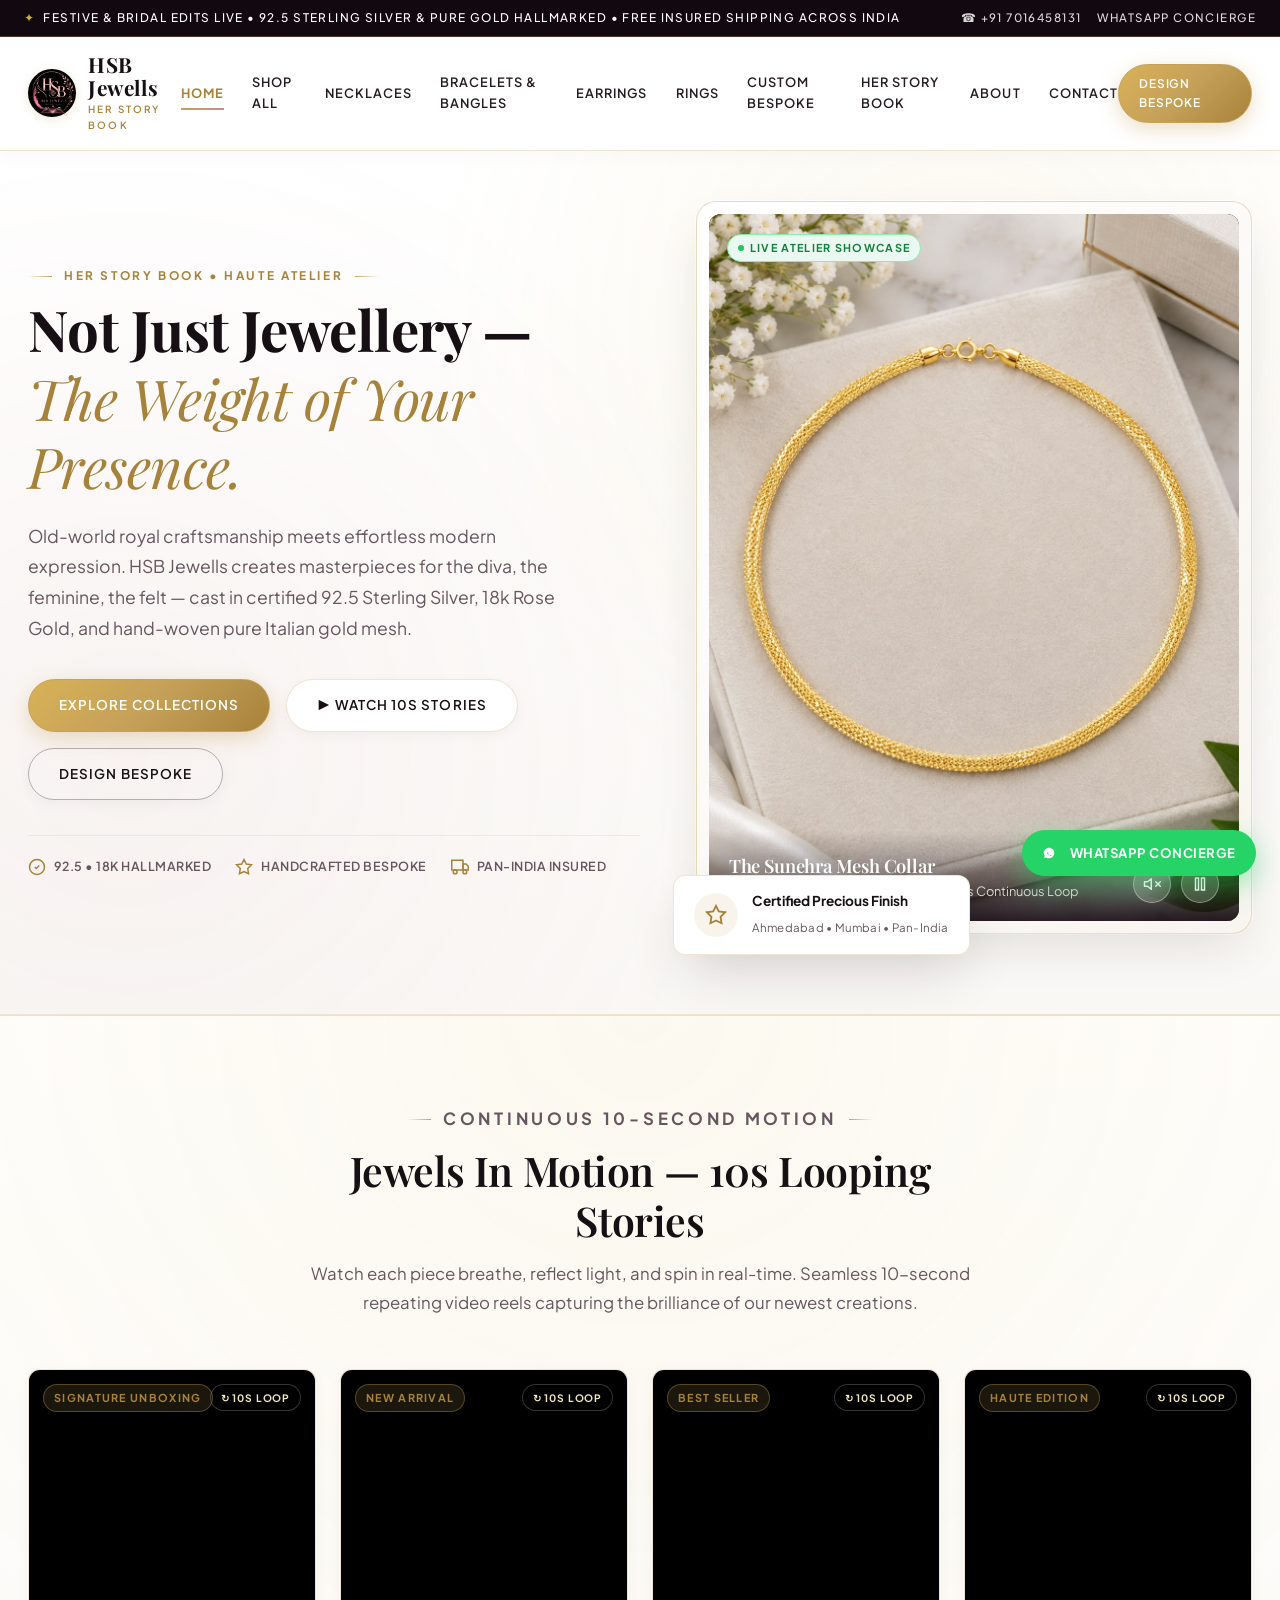
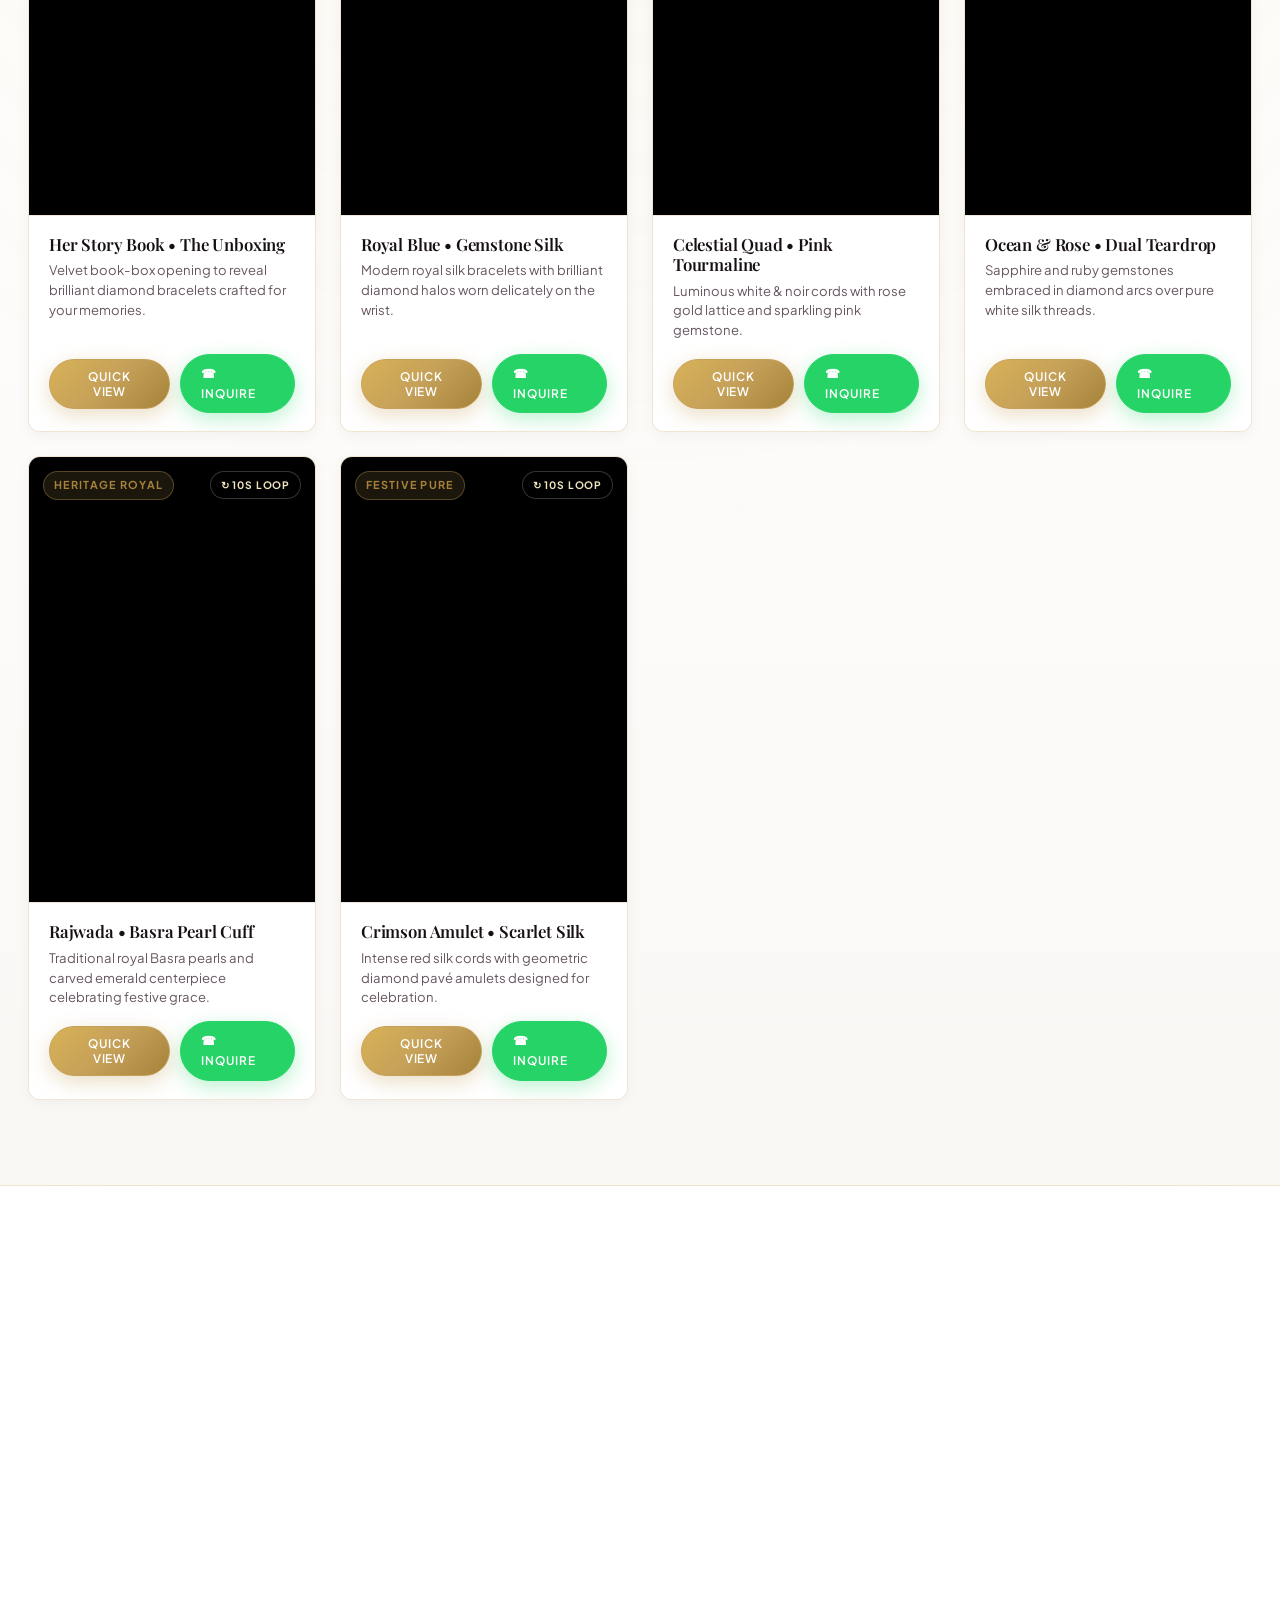
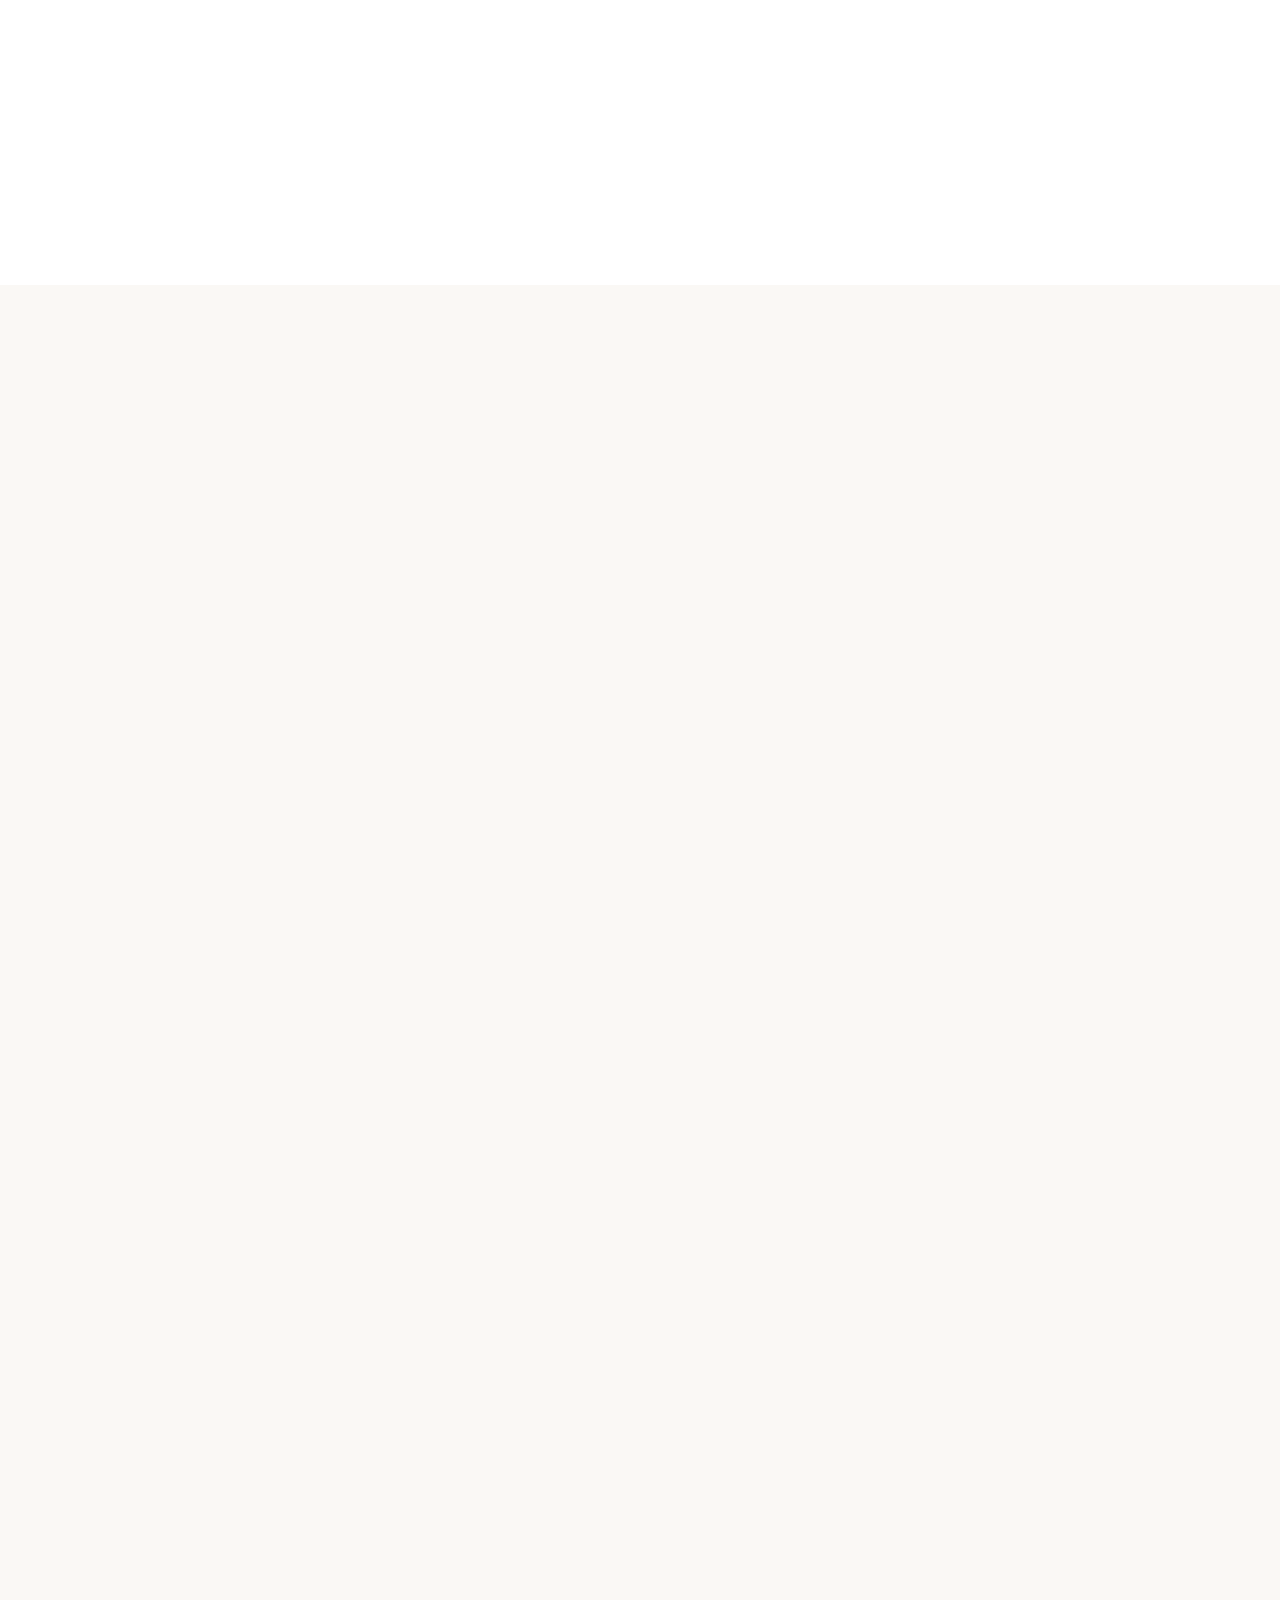
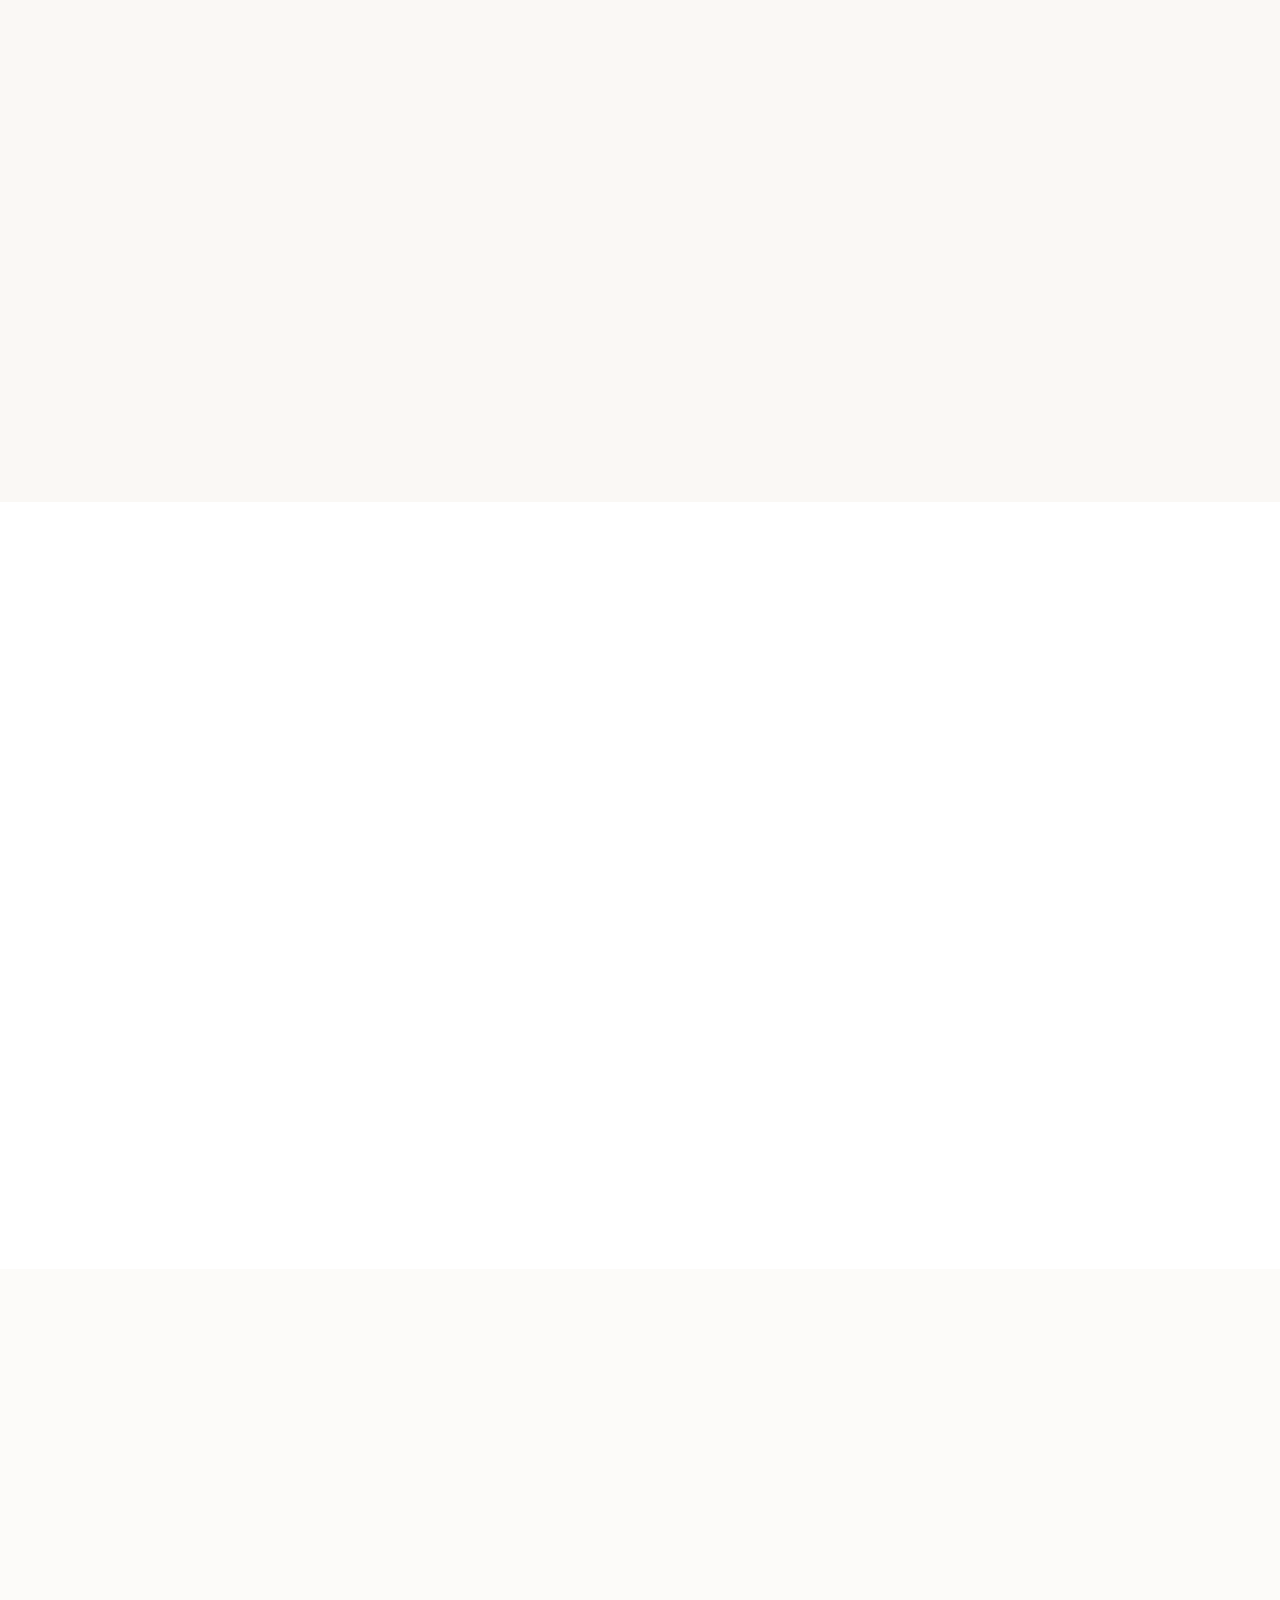
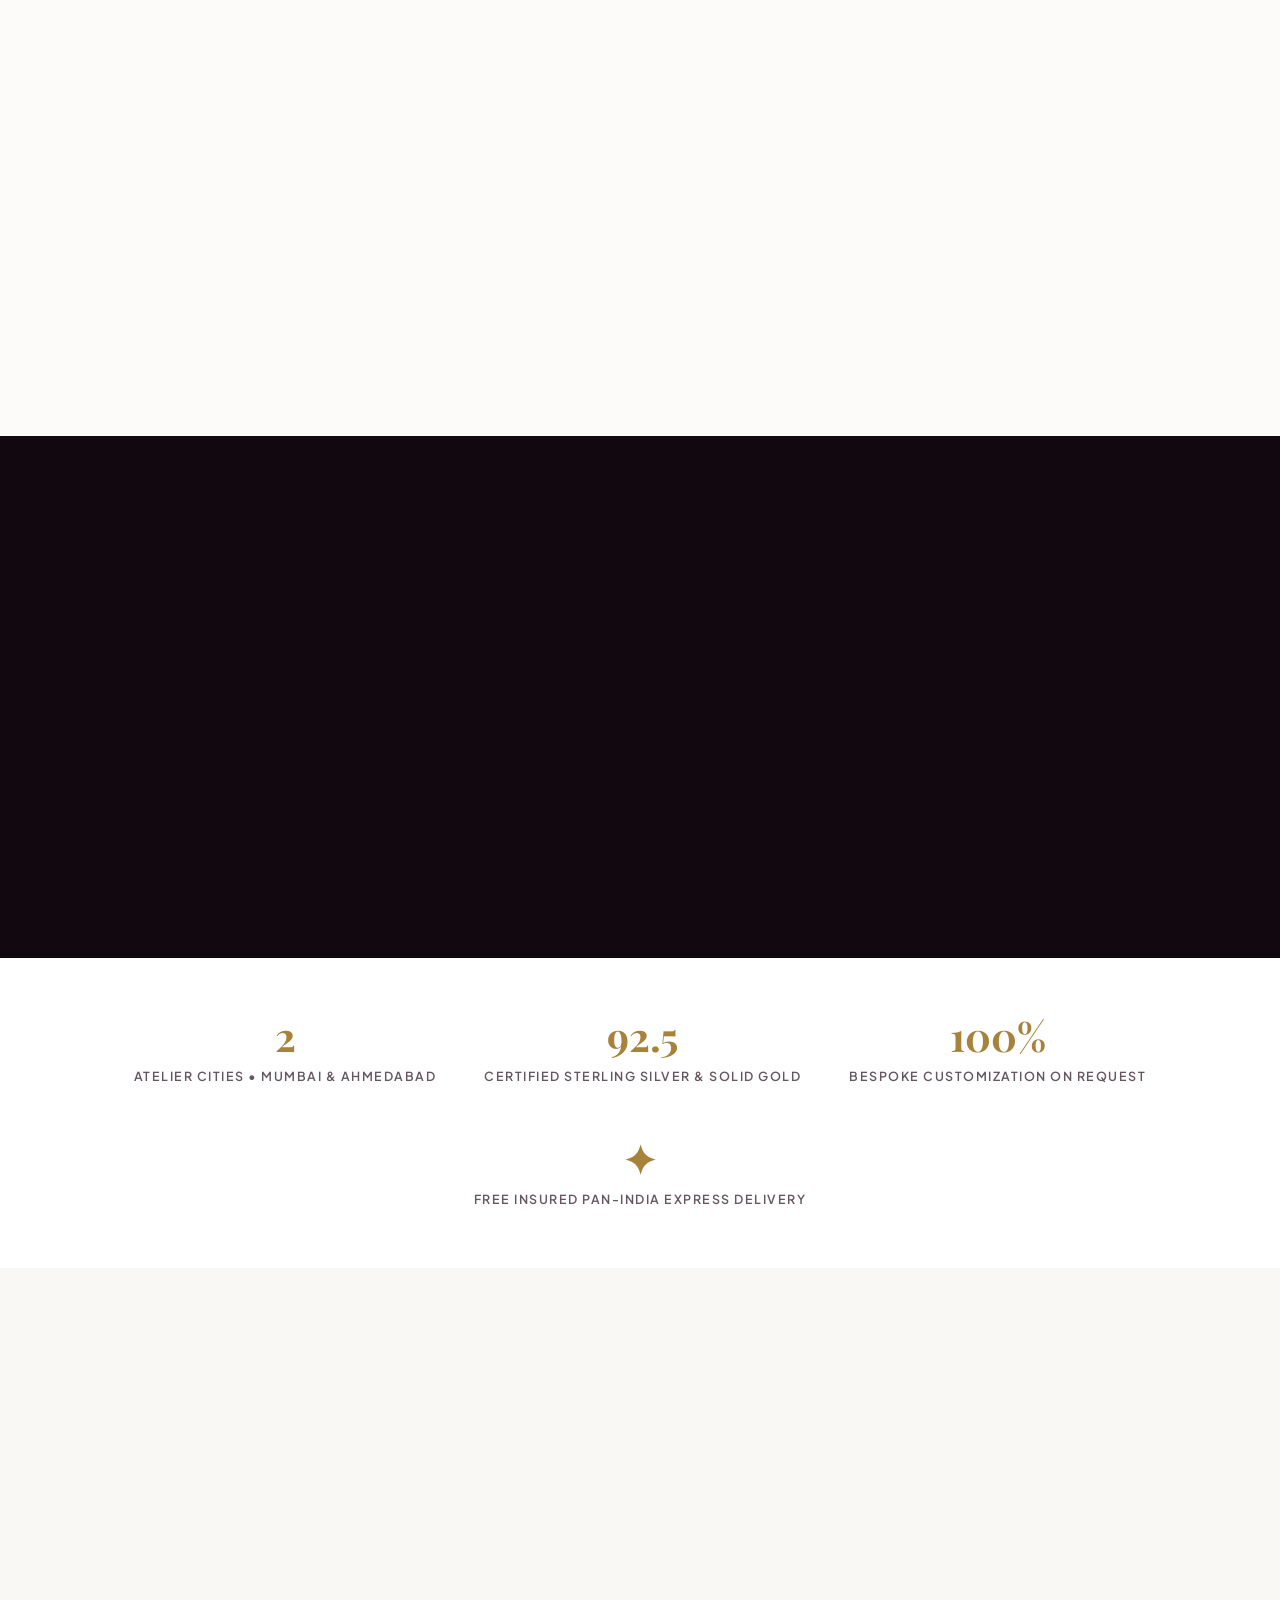
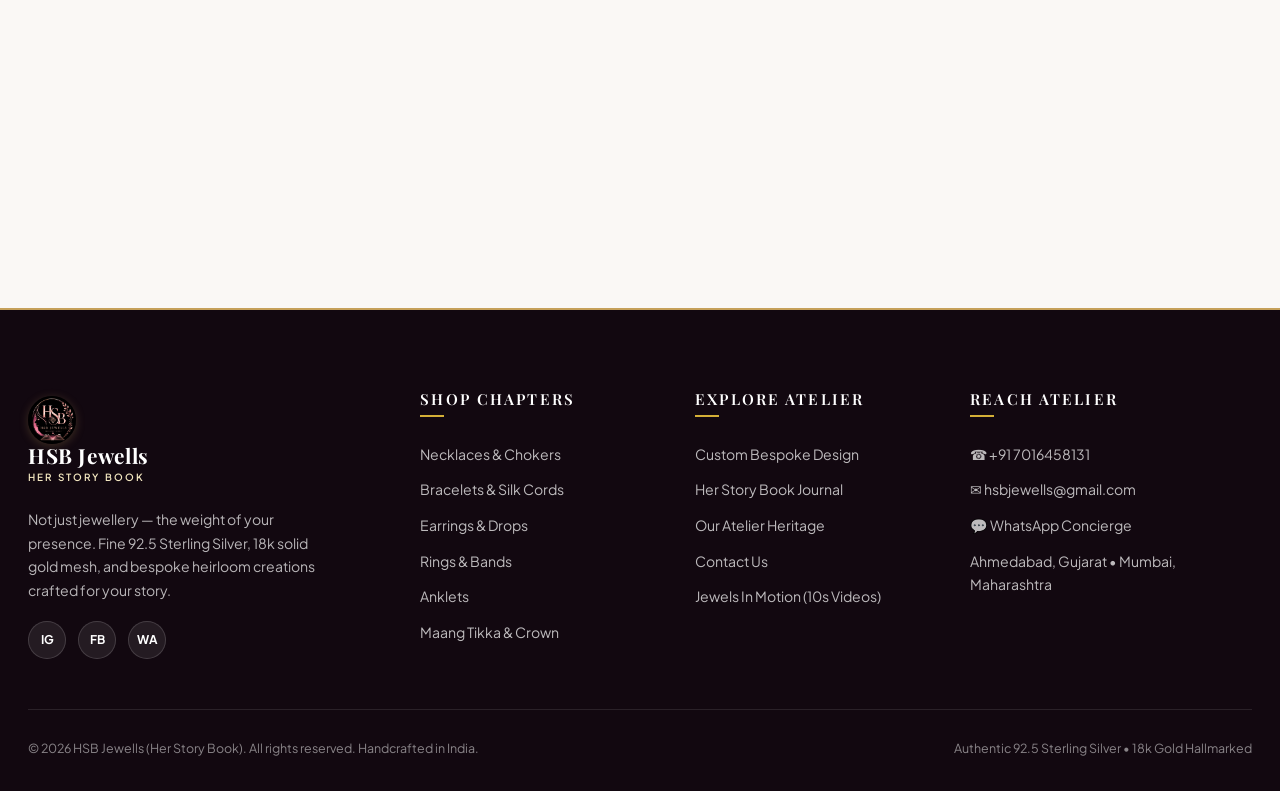
==== commit 95674787: "Universal responsive design for all devices, enterprise security hardening, and performance optimiza" ====
--- a/index.html
+++ b/index.html
@@ -10,7 +10,9 @@
     gtag('config', 'G-PJ1KTSX5X1');
   </script>
   <meta charset="UTF-8">
-  <meta name="viewport" content="width=device-width, initial-scale=1.0">
+  <meta name="viewport" content="width=device-width, initial-scale=1.0, maximum-scale=5.0, viewport-fit=cover">
+  <meta http-equiv="X-Content-Type-Options" content="nosniff">
+  <meta name="referrer" content="strict-origin-when-cross-origin">
   <title>HSB Jewells | Her Story Book &mdash; Fine, Custom &amp; 92.5 Silver Jewellery</title>
   <meta name="description" content="HSB Jewells crafts fine and bespoke jewellery blending antique royalty with modern elegance. Authentic 92.5 Sterling Silver & 18k Gold. Handcrafted in Mumbai & Ahmedabad.">
   <link rel="canonical" href="https://hsbjewells.in/index.html">
@@ -25,6 +27,8 @@
 
   <link rel="preconnect" href="https://fonts.googleapis.com">
   <link rel="preconnect" href="https://fonts.gstatic.com" crossorigin>
+  <link rel="preconnect" href="https://www.googletagmanager.com">
+  <link rel="dns-prefetch" href="https://www.google-analytics.com">
   <link href="https://fonts.googleapis.com/css2?family=Playfair+Display:ital,wght@0,500;0,600;0,700;1,400;1,600&family=Plus+Jakarta+Sans:wght@300;400;500;600;700&display=swap" rel="stylesheet">
   <link rel="stylesheet" href="assets/css/style.css">
 
@@ -64,7 +68,7 @@
     </div>
     <div class="top-bar-contact">
       <a href="tel:+917016458131">&#9742; +91 7016458131</a>
-      <a href="https://wa.me/917016458131" target="_blank" rel="noopener">WhatsApp Concierge</a>
+      <a href="https://wa.me/917016458131" target="_blank" rel="noopener noreferrer">WhatsApp Concierge</a>
     </div>
   </div>
 </div>
@@ -201,7 +205,7 @@
           </div>
           <div class="reel-actions">
             <button class="btn btn-gold btn-sm btn-quick-view">Quick View</button>
-            <a href="https://wa.me/917016458131?text=Hi%20HSB%20Jewells%2C%20I%20saw%20the%20Her%20Story%20Book%20Diamond%20Bracelet%20video%20and%20want%20to%20inquire" target="_blank" class="btn btn-whatsapp btn-sm">&#9742; Inquire</a>
+            <a href="https://wa.me/917016458131?text=Hi%20HSB%20Jewells%2C%20I%20saw%20the%20Her%20Story%20Book%20Diamond%20Bracelet%20video%20and%20want%20to%20inquire" target="_blank" rel="noopener noreferrer" class="btn btn-whatsapp btn-sm">&#9742; Inquire</a>
           </div>
         </div>
       </div>
@@ -222,7 +226,7 @@
           </div>
           <div class="reel-actions">
             <button class="btn btn-gold btn-sm btn-quick-view">Quick View</button>
-            <a href="https://wa.me/917016458131?text=Hi%20HSB%20Jewells%2C%20I%20want%20to%20order%20the%20Royal%20Blue%20Silk%20Gemstone%20Bracelet" target="_blank" class="btn btn-whatsapp btn-sm">&#9742; Inquire</a>
+            <a href="https://wa.me/917016458131?text=Hi%20HSB%20Jewells%2C%20I%20want%20to%20order%20the%20Royal%20Blue%20Silk%20Gemstone%20Bracelet" target="_blank" rel="noopener noreferrer" class="btn btn-whatsapp btn-sm">&#9742; Inquire</a>
           </div>
         </div>
       </div>
@@ -243,7 +247,7 @@
           </div>
           <div class="reel-actions">
             <button class="btn btn-gold btn-sm btn-quick-view">Quick View</button>
-            <a href="https://wa.me/917016458131?text=Hi%20HSB%20Jewells%2C%20I%20am%20interested%20in%20Celestial%20Quad%20(T-1)%20Bracelet" target="_blank" class="btn btn-whatsapp btn-sm">&#9742; Inquire</a>
+            <a href="https://wa.me/917016458131?text=Hi%20HSB%20Jewells%2C%20I%20am%20interested%20in%20Celestial%20Quad%20(T-1)%20Bracelet" target="_blank" rel="noopener noreferrer" class="btn btn-whatsapp btn-sm">&#9742; Inquire</a>
           </div>
         </div>
       </div>
@@ -264,7 +268,7 @@
           </div>
           <div class="reel-actions">
             <button class="btn btn-gold btn-sm btn-quick-view">Quick View</button>
-            <a href="https://wa.me/917016458131?text=Hi%20HSB%20Jewells%2C%20I%20want%20to%20order%20the%20Ocean%20and%20Rose%20(T-4)%20Bracelet" target="_blank" class="btn btn-whatsapp btn-sm">&#9742; Inquire</a>
+            <a href="https://wa.me/917016458131?text=Hi%20HSB%20Jewells%2C%20I%20want%20to%20order%20the%20Ocean%20and%20Rose%20(T-4)%20Bracelet" target="_blank" rel="noopener noreferrer" class="btn btn-whatsapp btn-sm">&#9742; Inquire</a>
           </div>
         </div>
       </div>
@@ -285,7 +289,7 @@
           </div>
           <div class="reel-actions">
             <button class="btn btn-gold btn-sm btn-quick-view">Quick View</button>
-            <a href="https://wa.me/917016458131?text=Hi%20HSB%20Jewells%2C%20I%20am%20interested%20in%20the%20Rajwada%20Basra%20Pearl%20Cuff" target="_blank" class="btn btn-whatsapp btn-sm">&#9742; Inquire</a>
+            <a href="https://wa.me/917016458131?text=Hi%20HSB%20Jewells%2C%20I%20am%20interested%20in%20the%20Rajwada%20Basra%20Pearl%20Cuff" target="_blank" rel="noopener noreferrer" class="btn btn-whatsapp btn-sm">&#9742; Inquire</a>
           </div>
         </div>
       </div>
@@ -306,7 +310,7 @@
           </div>
           <div class="reel-actions">
             <button class="btn btn-gold btn-sm btn-quick-view">Quick View</button>
-            <a href="https://wa.me/917016458131?text=Hi%20HSB%20Jewells%2C%20I%20want%20to%20order%20the%20Crimson%20Amulet%20(T-5)%20Bracelet" target="_blank" class="btn btn-whatsapp btn-sm">&#9742; Inquire</a>
+            <a href="https://wa.me/917016458131?text=Hi%20HSB%20Jewells%2C%20I%20want%20to%20order%20the%20Crimson%20Amulet%20(T-5)%20Bracelet" target="_blank" rel="noopener noreferrer" class="btn btn-whatsapp btn-sm">&#9742; Inquire</a>
           </div>
         </div>
       </div>
@@ -329,7 +333,7 @@
       <!-- Necklaces -->
       <a href="necklaces.html" class="cat-card-luxury">
         <div class="cat-card-img">
-          <img src="assets/img/new/cat-necklaces-luxury.png" alt="Necklaces for the Neck">
+          <img src="assets/img/new/cat-necklaces-luxury.png" alt="Necklaces for the Neck" loading="lazy" decoding="async">
         </div>
         <div class="cat-card-content">
           <div class="cat-card-title">
@@ -343,7 +347,7 @@
       <!-- Bangles & Bracelets -->
       <a href="bangles-bracelets.html" class="cat-card-luxury">
         <div class="cat-card-img">
-          <img src="assets/img/new/cat-bangles-luxury.png" alt="Bangles & Bracelets for the Wrist">
+          <img src="assets/img/new/cat-bangles-luxury.png" alt="Bangles & Bracelets for the Wrist" loading="lazy" decoding="async">
         </div>
         <div class="cat-card-content">
           <div class="cat-card-title">
@@ -357,7 +361,7 @@
       <!-- Earrings -->
       <a href="earrings.html" class="cat-card-luxury">
         <div class="cat-card-img">
-          <img src="assets/img/new/cat-earrings-luxury.png" alt="Earrings for the Ears">
+          <img src="assets/img/new/cat-earrings-luxury.png" alt="Earrings for the Ears" loading="lazy" decoding="async">
         </div>
         <div class="cat-card-content">
           <div class="cat-card-title">
@@ -371,7 +375,7 @@
       <!-- Rings -->
       <a href="rings.html" class="cat-card-luxury">
         <div class="cat-card-img">
-          <img src="assets/img/new/cat-rings-luxury.jpeg" alt="Rings for the Fingers">
+          <img src="assets/img/new/cat-rings-luxury.jpeg" alt="Rings for the Fingers" loading="lazy" decoding="async">
         </div>
         <div class="cat-card-content">
           <div class="cat-card-title">
@@ -385,7 +389,7 @@
       <!-- Anklets -->
       <a href="anklets.html" class="cat-card-luxury">
         <div class="cat-card-img">
-          <img src="assets/img/new/cat-anklets-luxury.png" alt="Anklets for the Feet">
+          <img src="assets/img/new/cat-anklets-luxury.png" alt="Anklets for the Feet" loading="lazy" decoding="async">
         </div>
         <div class="cat-card-content">
           <div class="cat-card-title">
@@ -399,7 +403,7 @@
       <!-- Maang Tikka & Hair -->
       <a href="maang-tikka.html" class="cat-card-luxury">
         <div class="cat-card-img">
-          <img src="assets/img/new/cat-maang-tikka-luxury.png" alt="Maang Tikka for the Crown">
+          <img src="assets/img/new/cat-maang-tikka-luxury.png" alt="Maang Tikka for the Crown" loading="lazy" decoding="async">
         </div>
         <div class="cat-card-content">
           <div class="cat-card-title">
@@ -433,7 +437,7 @@
             <span class="badge badge-white">18k Gold Finish</span>
           </div>
           <span class="product-video-badge">&#9654; 10s Video</span>
-          <img src="assets/img/new/necklace-sunehra-mesh-choker.jpeg" alt="The Sunehra Italian Mesh Collar">
+          <img src="assets/img/new/necklace-sunehra-mesh-choker.jpeg" alt="The Sunehra Italian Mesh Collar" loading="lazy" decoding="async">
         </div>
         <div class="product-body">
           <span class="product-tag">Necklaces &bull; Chokers</span>
@@ -462,7 +466,7 @@
             <span class="badge badge-white">T-1 Edition</span>
           </div>
           <span class="product-video-badge">&#9654; 10s Video</span>
-          <img src="assets/img/new/bracelet-t1-celestial.jpeg" alt="Celestial Quad Silk Bracelet (T-1)">
+          <img src="assets/img/new/bracelet-t1-celestial.jpeg" alt="Celestial Quad Silk Bracelet (T-1)" loading="lazy" decoding="async">
         </div>
         <div class="product-body">
           <span class="product-tag">Silk Cord Bracelets</span>
@@ -490,7 +494,7 @@
             <span class="badge badge-gold">New Arrival</span>
             <span class="badge badge-white">T-2 Edition</span>
           </div>
-          <img src="assets/img/new/bracelet-t2-twin-flora.jpeg" alt="Twin Flora Silk Bracelet (T-2)">
+          <img src="assets/img/new/bracelet-t2-twin-flora.jpeg" alt="Twin Flora Silk Bracelet (T-2)" loading="lazy" decoding="async">
         </div>
         <div class="product-body">
           <span class="product-tag">Silk Cord Bracelets</span>
@@ -519,7 +523,7 @@
             <span class="badge badge-white">T-4 Edition</span>
           </div>
           <span class="product-video-badge">&#9654; 10s Video</span>
-          <img src="assets/img/new/bracelet-t4-sapphire-ruby.jpeg" alt="Ocean & Rose Teardrop Bracelet (T-4)">
+          <img src="assets/img/new/bracelet-t4-sapphire-ruby.jpeg" alt="Ocean & Rose Teardrop Bracelet (T-4)" loading="lazy" decoding="async">
         </div>
         <div class="product-body">
           <span class="product-tag">Silk Cord Bracelets</span>
@@ -547,7 +551,7 @@
             <span class="badge badge-gold">New Arrival</span>
             <span class="badge badge-white">T-3 Edition</span>
           </div>
-          <img src="assets/img/new/bracelet-t3-trinity.jpeg" alt="Trinity Mandala Silk Bracelet (T-3)">
+          <img src="assets/img/new/bracelet-t3-trinity.jpeg" alt="Trinity Mandala Silk Bracelet (T-3)" loading="lazy" decoding="async">
         </div>
         <div class="product-body">
           <span class="product-tag">Silk Cord Bracelets</span>
@@ -576,7 +580,7 @@
             <span class="badge badge-white">T-7 Edition</span>
           </div>
           <span class="product-video-badge">&#9654; 10s Video</span>
-          <img src="assets/img/new/bracelet-t7-royal-blue.jpeg" alt="Royal Blue Trellis Bracelet (T-7)">
+          <img src="assets/img/new/bracelet-t7-royal-blue.jpeg" alt="Royal Blue Trellis Bracelet (T-7)" loading="lazy" decoding="async">
         </div>
         <div class="product-body">
           <span class="product-tag">Silk Cord Bracelets</span>
@@ -604,7 +608,7 @@
             <span class="badge badge-gold">Haute Mesh</span>
             <span class="badge badge-white">T-6 Edition</span>
           </div>
-          <img src="assets/img/new/bracelet-t6-aurelia-mesh.jpeg" alt="Aurelia Rose Mesh Bracelet (T-6)">
+          <img src="assets/img/new/bracelet-t6-aurelia-mesh.jpeg" alt="Aurelia Rose Mesh Bracelet (T-6)" loading="lazy" decoding="async">
         </div>
         <div class="product-body">
           <span class="product-tag">Bangles &amp; Bracelets</span>
@@ -632,7 +636,7 @@
             <span class="badge badge-gold">Masterpiece</span>
             <span class="badge badge-silver">92.5 Silver &amp; Gold</span>
           </div>
-          <img src="assets/img/new/kada-diamond-pave.png" alt="Triple-Row Diamond Solitaire Kada">
+          <img src="assets/img/new/kada-diamond-pave.png" alt="Triple-Row Diamond Solitaire Kada" loading="lazy" decoding="async">
         </div>
         <div class="product-body">
           <span class="product-tag">Bangles &amp; Kadas</span>
@@ -681,13 +685,13 @@
         </ul>
         <div style="margin-top: 24px; display: flex; gap: 14px; flex-wrap: wrap;">
           <a href="earrings.html" class="btn btn-gold">Explore Silver Edits</a>
-          <a href="https://wa.me/917016458131?text=Hi%20HSB%20Jewells%2C%20I%20want%20to%20see%20the%2092.5%20Sterling%20Silver%20Catalog" target="_blank" class="btn btn-whatsapp">&#9742; WhatsApp Catalog</a>
+          <a href="https://wa.me/917016458131?text=Hi%20HSB%20Jewells%2C%20I%20want%20to%20see%20the%2092.5%20Sterling%20Silver%20Catalog" target="_blank" rel="noopener noreferrer" class="btn btn-whatsapp">&#9742; WhatsApp Catalog</a>
         </div>
       </div>
 
       <div>
         <div class="card" style="padding: 16px; border: 1.5px solid var(--line-gold); box-shadow: var(--shadow-lg);">
-          <img src="assets/img/new/campaign-chroma-orbit.png" alt="HSB Jewells 92.5 Silver Chroma Orbit Campaign" style="border-radius: var(--radius-sm); width: 100%;">
+          <img src="assets/img/new/campaign-chroma-orbit.png" alt="HSB Jewells 92.5 Silver Chroma Orbit Campaign" style="border-radius: var(--radius-sm); width: 100%;" loading="lazy" decoding="async">
         </div>
       </div>
     </div>
@@ -699,7 +703,7 @@
   <div class="container">
     <div class="grid grid-2" style="align-items:center; gap:50px;">
       <div class="card" style="padding: 20px; border: 1.5px solid var(--line-gold); box-shadow: var(--shadow-lg);">
-        <img src="assets/img/new/campaign-hsb-signature-grid.png" alt="HSB Jewells Haute Bespoke Collection" style="border-radius: var(--radius-sm); width: 100%;">
+        <img src="assets/img/new/campaign-hsb-signature-grid.png" alt="HSB Jewells Haute Bespoke Collection" style="border-radius: var(--radius-sm); width: 100%;" loading="lazy" decoding="async">
       </div>
       <div>
         <p class="eyebrow">Custom Jewellery Atelier</p>
@@ -713,7 +717,7 @@
         </ul>
         <div style="margin-top: 26px;">
           <a href="custom-jewellery.html" class="btn btn-gold">Start Your Bespoke Piece</a>
-          <a href="https://wa.me/917016458131?text=Hi%20HSB%20Jewells%2C%20I%20have%20a%20custom%20jewellery%20design%20to%20discuss" target="_blank" class="btn btn-whatsapp" style="margin-left: 12px;">&#9742; Chat with Designer</a>
+          <a href="https://wa.me/917016458131?text=Hi%20HSB%20Jewells%2C%20I%20have%20a%20custom%20jewellery%20design%20to%20discuss" target="_blank" rel="noopener noreferrer" class="btn btn-whatsapp" style="margin-left: 12px;">&#9742; Chat with Designer</a>
         </div>
       </div>
     </div>
@@ -775,7 +779,7 @@
       <p>Explore our ready-to-wear collections, or begin crafting a one-of-a-kind bespoke piece designed exclusively for you.</p>
       <div class="hero-ctas">
         <a href="shop.html" class="btn btn-gold">Shop All Collections</a>
-        <a href="https://wa.me/917016458131" target="_blank" class="btn btn-whatsapp">&#9742; Direct WhatsApp Inquiry</a>
+        <a href="https://wa.me/917016458131" target="_blank" rel="noopener noreferrer" class="btn btn-whatsapp">&#9742; Direct WhatsApp Inquiry</a>
         <a href="contact.html" class="btn btn-ghost-white">Visit Ateliers</a>
       </div>
     </div>
@@ -806,7 +810,7 @@
           <div id="modalPrice" style="font-family:var(--font-display); font-size:1.4rem; color:var(--ink); font-weight:700;">Price on Request</div>
         </div>
         <div style="display:flex; gap:12px; flex-wrap:wrap;">
-          <a href="#" id="modalWaLink" target="_blank" class="btn btn-whatsapp" style="flex-grow:1;">&#9742; Order on WhatsApp</a>
+          <a href="#" id="modalWaLink" target="_blank" rel="noopener noreferrer" class="btn btn-whatsapp" style="flex-grow:1;">&#9742; Order on WhatsApp</a>
           <a href="custom-jewellery.html" class="btn btn-gold">Customize This Piece</a>
         </div>
       </div>
@@ -815,7 +819,7 @@
 </div>
 
 <!-- Floating WhatsApp Concierge Pill -->
-<a href="https://wa.me/917016458131?text=Hello%20HSB%20Jewells%2C%20I%20would%20like%20to%20inquire%20about%20your%20jewellery%20collection." target="_blank" rel="noopener" class="floating-whatsapp" aria-label="Chat on WhatsApp with HSB Jewellery Stylist">
+<a href="https://wa.me/917016458131?text=Hello%20HSB%20Jewells%2C%20I%20would%20like%20to%20inquire%20about%20your%20jewellery%20collection." target="_blank" rel="noopener noreferrer" class="floating-whatsapp" aria-label="Chat on WhatsApp with HSB Jewellery Stylist">
   <svg viewBox="0 0 24 24"><path d="M12.031 6.172c-3.181 0-5.767 2.586-5.768 5.766-.001 1.298.38 2.27 1.019 3.287l-.582 2.128 2.182-.573c.978.58 1.911.928 3.145.929 3.178 0 5.767-2.587 5.768-5.766.001-3.187-2.575-5.77-5.764-5.771zm3.392 8.244c-.144.405-.837.774-1.17.824-.312.045-.634.074-1.802-.411-.944-.393-1.637-1.177-2.091-1.785-.453-.608-.453-1.071-.453-1.071 0-.312.164-.525.27-.638.106-.112.233-.141.312-.141.079 0 .157.002.226.005.074.003.172-.028.267.202.102.247.348.847.378.91.03.063.05.137.009.219-.041.082-.061.134-.122.205-.061.072-.128.161-.183.216-.061.061-.125.127-.054.249.071.122.316.522.679.845.467.416.861.545.983.606.122.061.194.053.266-.03.072-.083.308-.358.39-.481.082-.123.164-.103.275-.062.111.041.706.333.827.394.122.061.203.092.233.143.03.051.03.298-.114.703z"/></svg>
   <span>WhatsApp Concierge</span>
 </a>
@@ -834,9 +838,9 @@
         </a>
         <p>Not just jewellery &mdash; the weight of your presence. Fine 92.5 Sterling Silver, 18k solid gold mesh, and bespoke heirloom creations crafted for your story.</p>
         <div class="social-row">
-          <a href="https://instagram.com/hsbjewells" target="_blank" rel="noopener" aria-label="Instagram">IG</a>
-          <a href="https://facebook.com/hsbjewells" target="_blank" rel="noopener" aria-label="Facebook">FB</a>
-          <a href="https://wa.me/917016458131" target="_blank" rel="noopener" aria-label="WhatsApp">WA</a>
+          <a href="https://instagram.com/hsbjewells" target="_blank" rel="noopener noreferrer" aria-label="Instagram">IG</a>
+          <a href="https://facebook.com/hsbjewells" target="_blank" rel="noopener noreferrer" aria-label="Facebook">FB</a>
+          <a href="https://wa.me/917016458131" target="_blank" rel="noopener noreferrer" aria-label="WhatsApp">WA</a>
         </div>
       </div>
 
@@ -863,7 +867,7 @@
         <h4>Reach Atelier</h4>
         <a href="tel:+917016458131">&#9742; +91 7016458131</a>
         <a href="mailto:hsbjewells@gmail.com">&#9993; hsbjewells@gmail.com</a>
-        <a href="https://wa.me/917016458131" target="_blank">&#128172; WhatsApp Concierge</a>
+        <a href="https://wa.me/917016458131" target="_blank" rel="noopener noreferrer">&#128172; WhatsApp Concierge</a>
         <a href="#">Ahmedabad, Gujarat &bull; Mumbai, Maharashtra</a>
       </div>
     </div>
--- a/assets/css/style.css
+++ b/assets/css/style.css
@@ -1523,23 +1523,102 @@
   fill: currentColor;
 }
 
+/* ===================================================================
+   Universal Responsive Design & Device Adaptations
+   Supports: iPhone, Android, iPad/Tablets, Laptops, 4K Desktops
+=================================================================== */
+
+/* Safe Area Inset Support (Notches, Dynamic Island, Home Bars) */
+:root {
+  --sat: env(safe-area-inset-top, 0px);
+  --sab: env(safe-area-inset-bottom, 0px);
+  --sal: env(safe-area-inset-left, 0px);
+  --sar: env(safe-area-inset-right, 0px);
+}
+
+/* Base Device Smoothing & Tap Optimizations */
+html, body {
+  width: 100%;
+  max-width: 100vw;
+  overflow-x: hidden;
+  touch-action: manipulation;
+  -webkit-tap-highlight-color: transparent;
+}
+
+/* GPU Accelerated Layers for 60fps / 120fps Smooth Scrolling */
+.site-header, 
+.floating-whatsapp, 
+.modal-content, 
+.hero-video-box,
+.btn,
+.product-card {
+  -webkit-transform: translateZ(0);
+  transform: translateZ(0);
+}
+
+/* Content Visibility for Blazing Fast Page Loading & Scrolling */
+.section:not(.hero-aesthetic) {
+  content-visibility: auto;
+  contain-intrinsic-size: 1px 700px;
+}
+
+/* Floating Concierge Button — Safe Area & Touch Friendly */
+.floating-whatsapp {
+  position: fixed;
+  bottom: max(24px, calc(var(--sab) + 16px));
+  right: max(24px, calc(var(--sar) + 16px));
+  z-index: 99;
+  display: flex;
+  align-items: center;
+  gap: 10px;
+  background: #25D366;
+  color: #FFFFFF;
+  padding: 12px 20px 12px 16px;
+  min-height: 46px;
+  min-width: 46px;
+  border-radius: var(--radius-full);
+  box-shadow: 0 10px 28px rgba(37, 211, 102, 0.45);
+  font-weight: 700;
+  font-size: 0.82rem;
+  letter-spacing: 0.04em;
+  text-transform: uppercase;
+  transition: transform 0.25s ease, box-shadow 0.25s ease;
+  text-decoration: none;
+}
+
+.floating-whatsapp:hover {
+  transform: translateY(-3px) scale(1.03);
+  box-shadow: 0 14px 34px rgba(37, 211, 102, 0.55);
+  color: #FFFFFF;
+}
+
+.floating-whatsapp svg {
+  width: 22px;
+  height: 22px;
+  fill: currentColor;
+  flex-shrink: 0;
+}
+
 @media (max-width: 600px) {
   .floating-whatsapp span { display: none; }
   .floating-whatsapp {
-    padding: 14px;
-    bottom: 20px;
-    right: 20px;
+    padding: 12px;
+    width: 48px;
+    height: 48px;
+    justify-content: center;
     border-radius: 50%;
   }
 }
 
-/* Interactive Quick View Modal */
+/* ===================================================================
+   Interactive Quick View Modal — Universal Display Sheet
+=================================================================== */
 .modal-backdrop {
   position: fixed;
   inset: 0;
   background: rgba(18, 8, 16, 0.78);
-  backdrop-filter: blur(10px);
-  -webkit-backdrop-filter: blur(10px);
+  backdrop-filter: blur(12px);
+  -webkit-backdrop-filter: blur(12px);
   z-index: 200;
   display: none;
   align-items: center;
@@ -1557,37 +1636,32 @@
 .modal-content {
   background: var(--white);
   border-radius: var(--radius-lg);
-  max-width: 840px;
+  max-width: 860px;
   width: 100%;
   max-height: 90vh;
   overflow-y: auto;
+  -webkit-overflow-scrolling: touch;
   border: 1.5px solid var(--gold);
   box-shadow: 0 25px 70px rgba(0, 0, 0, 0.35);
   position: relative;
-  padding: 32px;
+  padding: 34px;
   display: grid;
   grid-template-columns: 1fr 1fr;
   gap: 32px;
 }
 
-@media (max-width: 768px) {
-  .modal-content {
-    grid-template-columns: 1fr;
-    padding: 24px;
-  }
-}
-
 .modal-close {
   position: absolute;
-  top: 18px;
-  right: 18px;
-  width: 36px;
-  height: 36px;
+  top: 16px;
+  right: 16px;
+  width: 44px;
+  height: 44px;
   border-radius: 50%;
   background: var(--cream);
   border: 1px solid var(--line);
   color: var(--ink);
-  font-size: 1.2rem;
+  font-size: 1.4rem;
+  line-height: 1;
   display: flex;
   align-items: center;
   justify-content: center;
@@ -1615,6 +1689,231 @@
   width: 100%;
   height: 100%;
   object-fit: cover;
+}
+
+.modal-info {
+  display: flex;
+  flex-direction: column;
+  justify-content: center;
+}
+
+/* Mobile & Tablet Modal Optimization */
+@media (max-width: 768px) {
+  .modal-backdrop {
+    padding: 0;
+    align-items: flex-end;
+  }
+  .modal-content {
+    grid-template-columns: 1fr;
+    max-height: 88vh;
+    border-radius: 24px 24px 0 0;
+    padding: 22px 20px calc(var(--sab) + 24px);
+    gap: 18px;
+    border-bottom: none;
+  }
+  .modal-media {
+    max-height: 38vh;
+    aspect-ratio: 4/3;
+  }
+  .modal-close {
+    top: 14px;
+    right: 14px;
+    background: rgba(255, 255, 255, 0.9);
+    box-shadow: 0 2px 10px rgba(0,0,0,0.15);
+  }
+}
+
+/* ===================================================================
+   Responsive Breakpoints & Fine-Tuned Media Queries
+=================================================================== */
+
+/* Desktops & Ultrawides (> 1200px) */
+@media (min-width: 1200px) {
+  :root {
+    --container: 1280px;
+  }
+}
+
+/* Tablets & Small Laptops (768px - 1040px) */
+@media (max-width: 1040px) {
+  .site-header {
+    padding-top: var(--sat);
+  }
+  .nav {
+    padding: 12px 20px;
+  }
+  .nav-toggle {
+    display: flex;
+    align-items: center;
+    justify-content: center;
+    min-width: 44px;
+    min-height: 44px;
+  }
+  .nav-links {
+    position: fixed;
+    top: calc(72px + var(--sat));
+    left: 0;
+    right: 0;
+    background: rgba(255, 255, 255, 0.98);
+    backdrop-filter: blur(20px);
+    -webkit-backdrop-filter: blur(20px);
+    flex-direction: column;
+    align-items: stretch;
+    gap: 0;
+    padding: 12px 24px calc(var(--sab) + 20px);
+    transform: translateY(-10px);
+    opacity: 0;
+    pointer-events: none;
+    border-bottom: 2px solid var(--gold);
+    box-shadow: 0 20px 40px rgba(0, 0, 0, 0.12);
+    transition: all 0.25s ease;
+    max-height: calc(85vh - var(--sat));
+    overflow-y: auto;
+    -webkit-overflow-scrolling: touch;
+  }
+  .nav-links.open {
+    opacity: 1;
+    transform: translateY(0);
+    pointer-events: auto;
+  }
+  .nav-links a {
+    width: 100%;
+    padding: 14px 4px;
+    font-size: 0.95rem;
+    border-bottom: 1px solid rgba(239, 231, 222, 0.6);
+  }
+  .nav-cta {
+    display: none;
+  }
+}
+
+/* Tablets (portrait & landscape: 601px - 900px) */
+@media (max-width: 900px) {
+  .hero-aesthetic {
+    padding: 36px 0 60px;
+  }
+  .hero-aesthetic-inner {
+    grid-template-columns: 1fr;
+    gap: 36px;
+  }
+  .hero-video-wrapper {
+    max-width: 480px;
+    margin: 0 auto;
+    width: 100%;
+  }
+  .section {
+    padding: 64px 0;
+  }
+  .section-head {
+    margin-bottom: 36px;
+  }
+}
+
+/* Mobile Devices & Phones (iPhone, Samsung Galaxy, Pixel <= 600px) */
+@media (max-width: 600px) {
+  .container {
+    padding-left: max(16px, var(--sal));
+    padding-right: max(16px, var(--sar));
+  }
+  .hero-aesthetic-inner {
+    padding-left: max(16px, var(--sal));
+    padding-right: max(16px, var(--sar));
+  }
+  .hero-text h1 {
+    font-size: clamp(2rem, 8.5vw, 2.7rem);
+  }
+  .hero-text .hero-lead {
+    font-size: 0.98rem;
+    margin-bottom: 1.5em;
+  }
+  .hero-ctas {
+    flex-direction: column;
+    align-items: stretch;
+    gap: 12px;
+  }
+  .hero-ctas .btn {
+    width: 100%;
+    justify-content: center;
+  }
+  .hero-floating-card {
+    position: static;
+    margin-top: 16px;
+    width: 100%;
+    box-sizing: border-box;
+  }
+  .hero-video-box {
+    aspect-ratio: 9/13;
+  }
+
+  /* Compact 2-Column Luxury Product Grid for Mobile Phones */
+  .grid-4, .grid-3 {
+    grid-template-columns: repeat(2, 1fr) !important;
+    gap: 14px !important;
+  }
+  .product-card .product-content {
+    padding: 12px 14px 14px;
+  }
+  .product-card h3 {
+    font-size: 0.92rem;
+  }
+  .product-card .product-price {
+    font-size: 0.88rem;
+  }
+  .product-actions {
+    flex-direction: column;
+    gap: 8px;
+  }
+  .product-actions .btn {
+    width: 100%;
+    padding: 8px 12px;
+    font-size: 0.72rem;
+  }
+
+  /* Reels Gallery on Phones: Smooth Horizontal Swipe */
+  .reels-grid {
+    grid-template-columns: repeat(auto-fit, minmax(220px, 1fr));
+    gap: 16px;
+  }
+
+  /* Form Inputs Font-size >= 16px (Eliminates iOS Safari auto-zoom) */
+  .field input, .field select, .field textarea {
+    font-size: 16px !important;
+  }
+
+  /* Footer Bottom on Mobile */
+  .footer-bottom {
+    flex-direction: column;
+    text-align: center;
+    gap: 12px;
+  }
+}
+
+/* Ultra-Small Screens (iPhone SE, Galaxy Mini <= 360px) */
+@media (max-width: 360px) {
+  .grid-4, .grid-3, .grid-2 {
+    grid-template-columns: 1fr !important;
+  }
+  .hero-text h1 {
+    font-size: 1.85rem;
+  }
+  .brand-word {
+    font-size: 1.15rem;
+  }
+  .brand img {
+    width: 40px;
+    height: 40px;
+  }
+}
+
+/* Touch Friendly Hit Areas (All Touch Screens) */
+@media (pointer: coarse) {
+  .video-btn, .modal-close {
+    min-width: 44px;
+    min-height: 44px;
+  }
+  .nav-links a {
+    padding: 14px 8px;
+  }
 }
 
 /* Utility */
@@ -1635,3 +1934,4 @@
   left: 20px;
   top: 20px;
 }
+
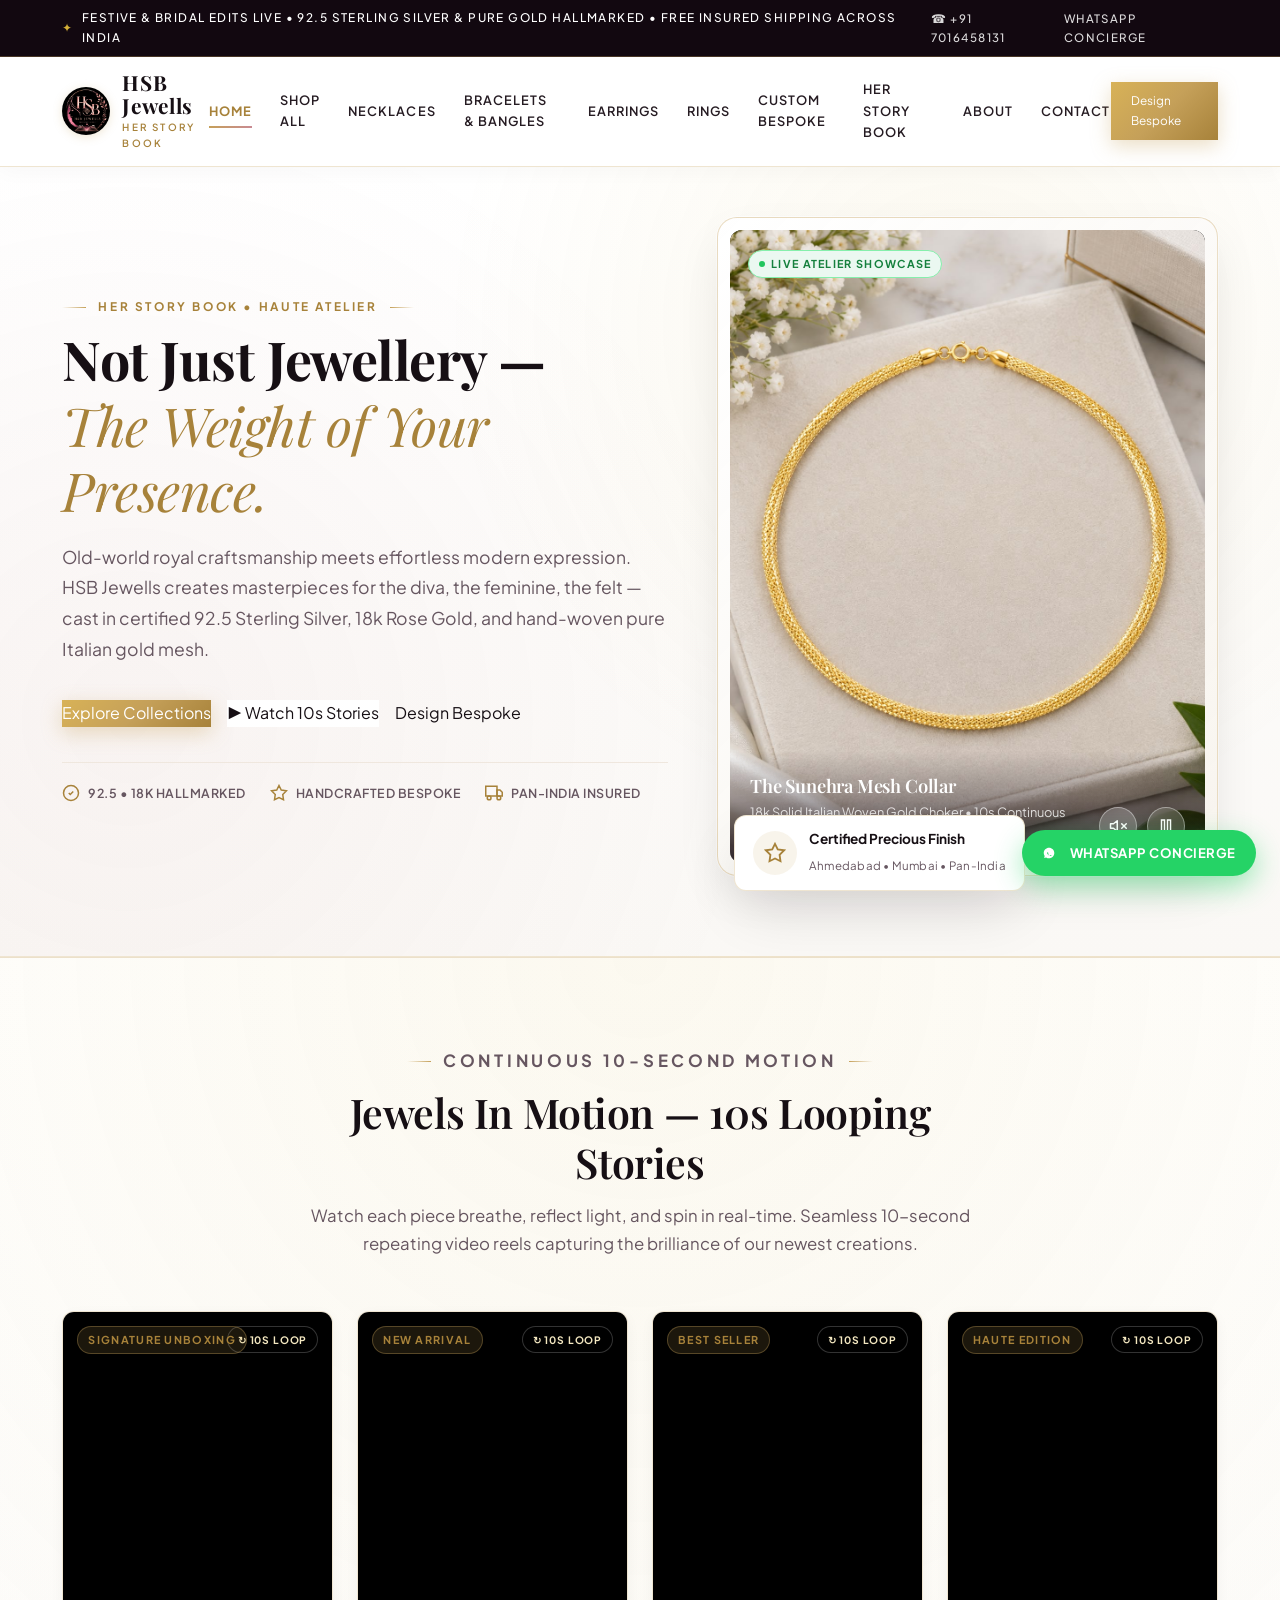
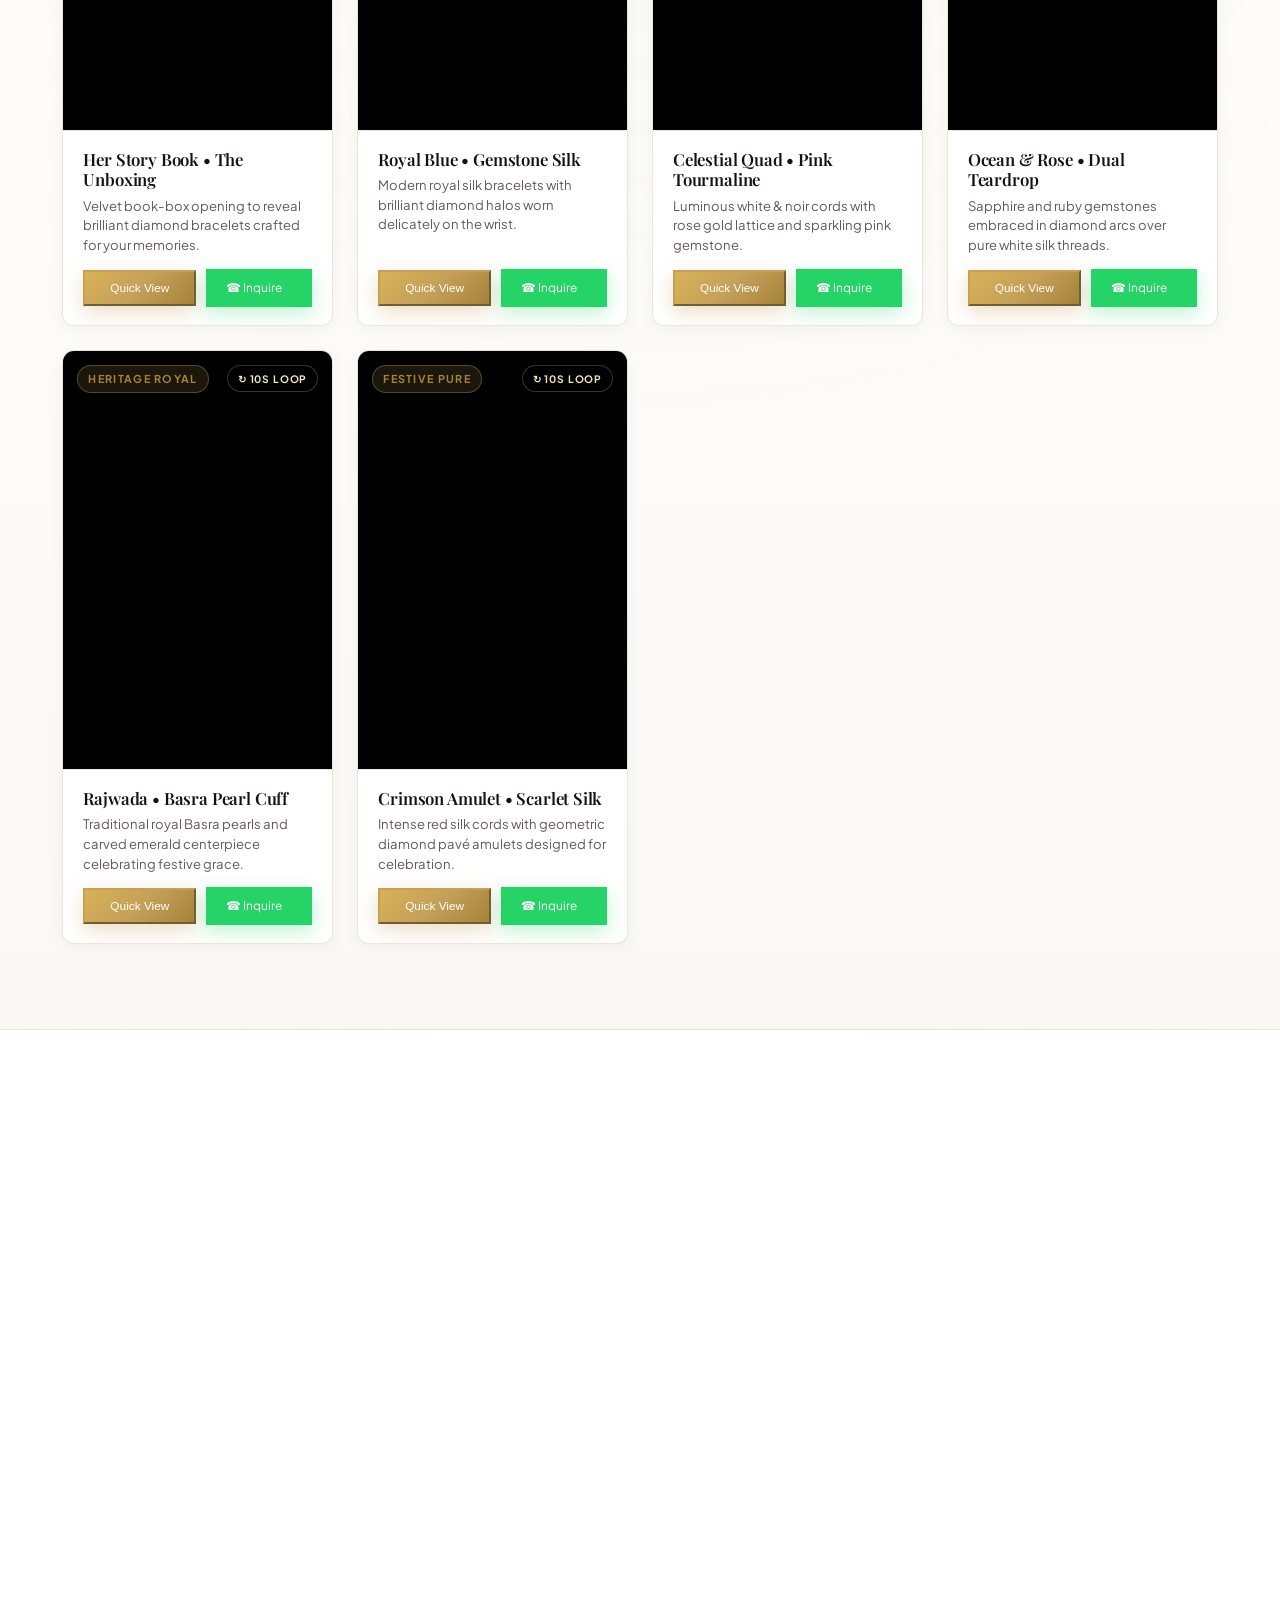
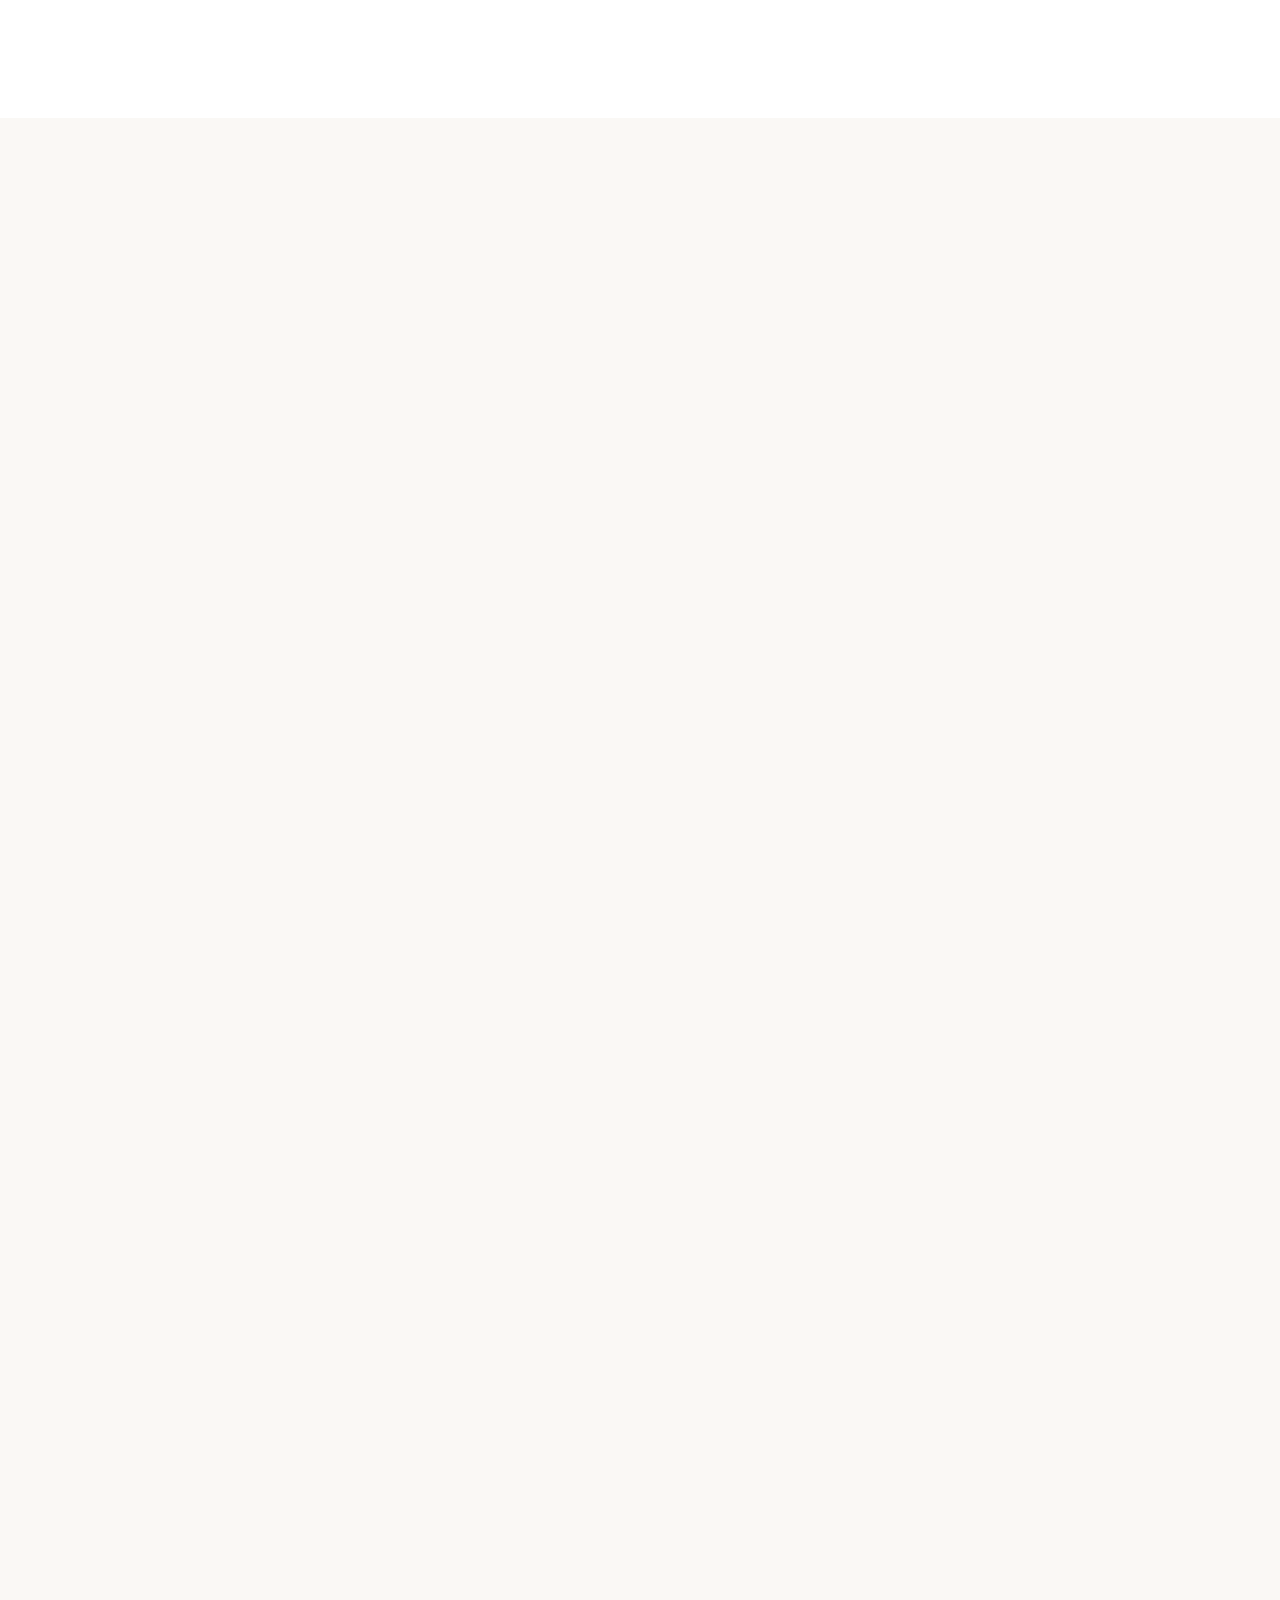
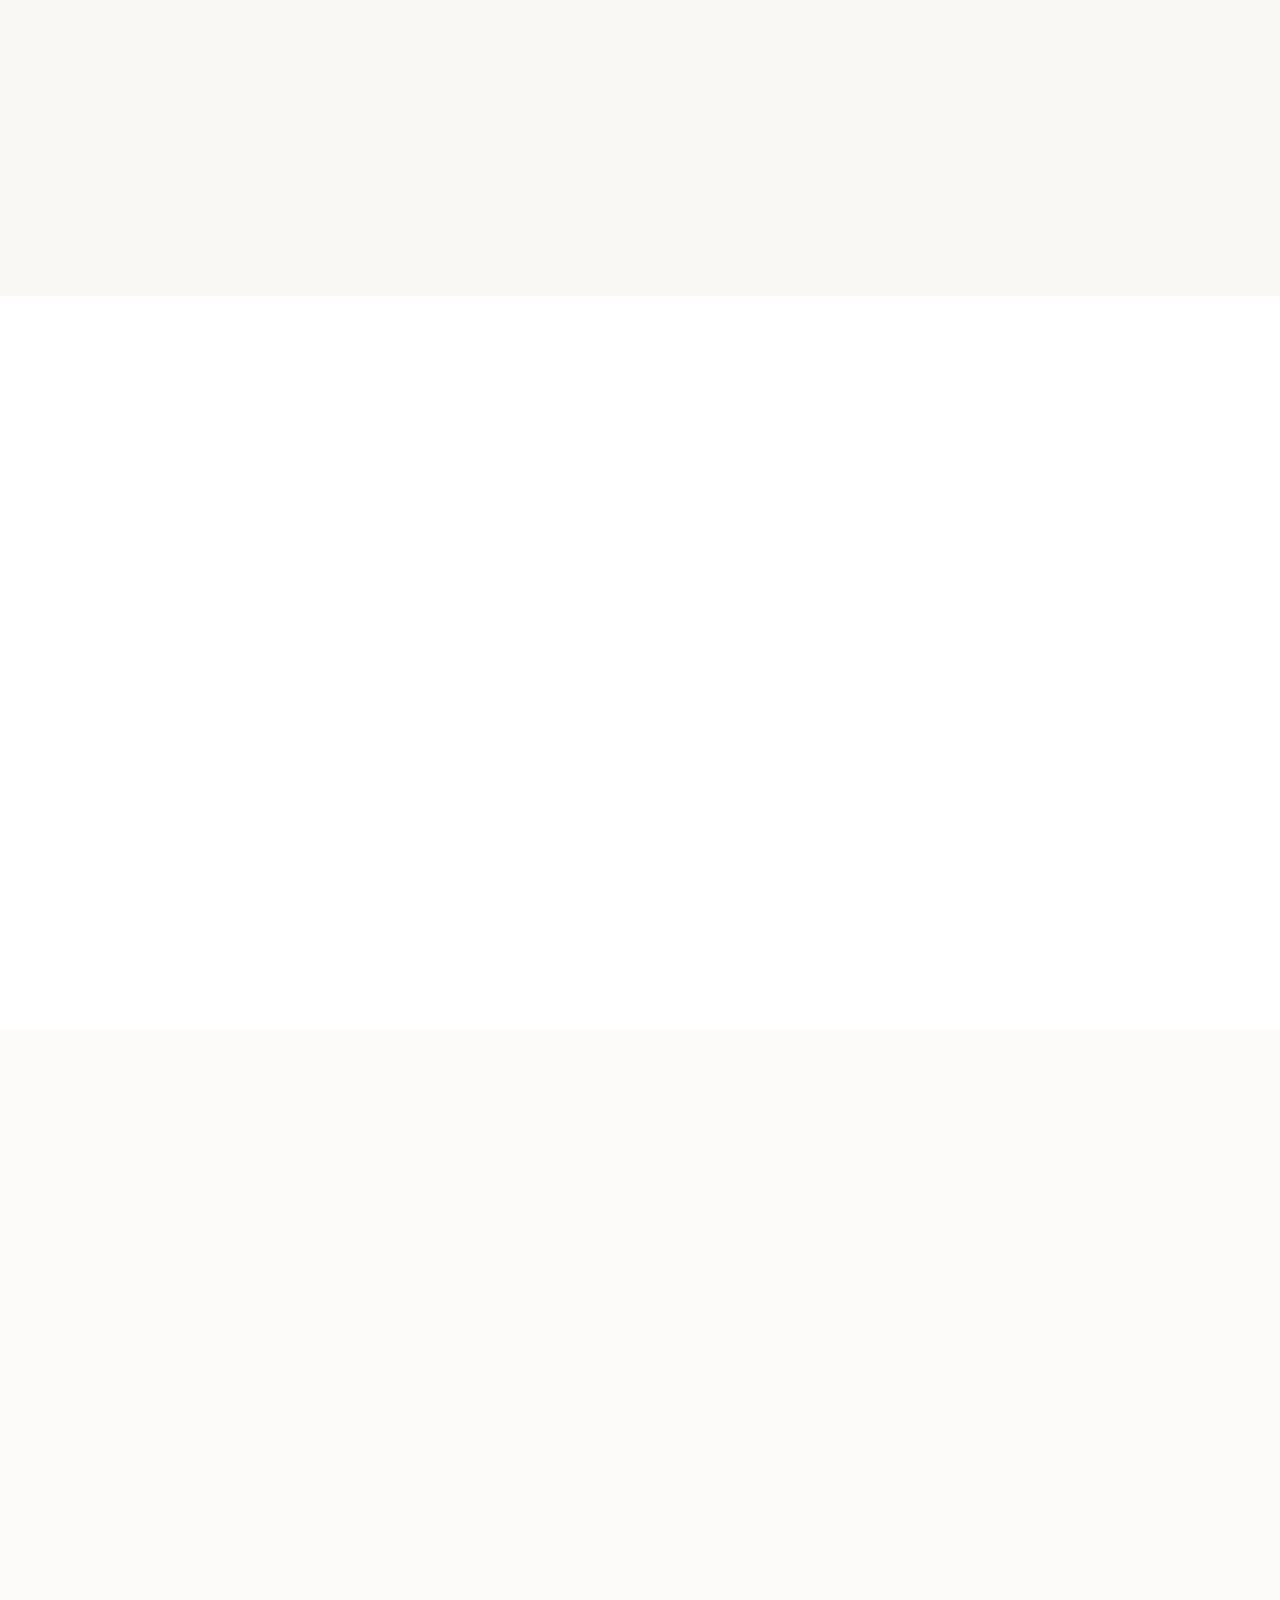
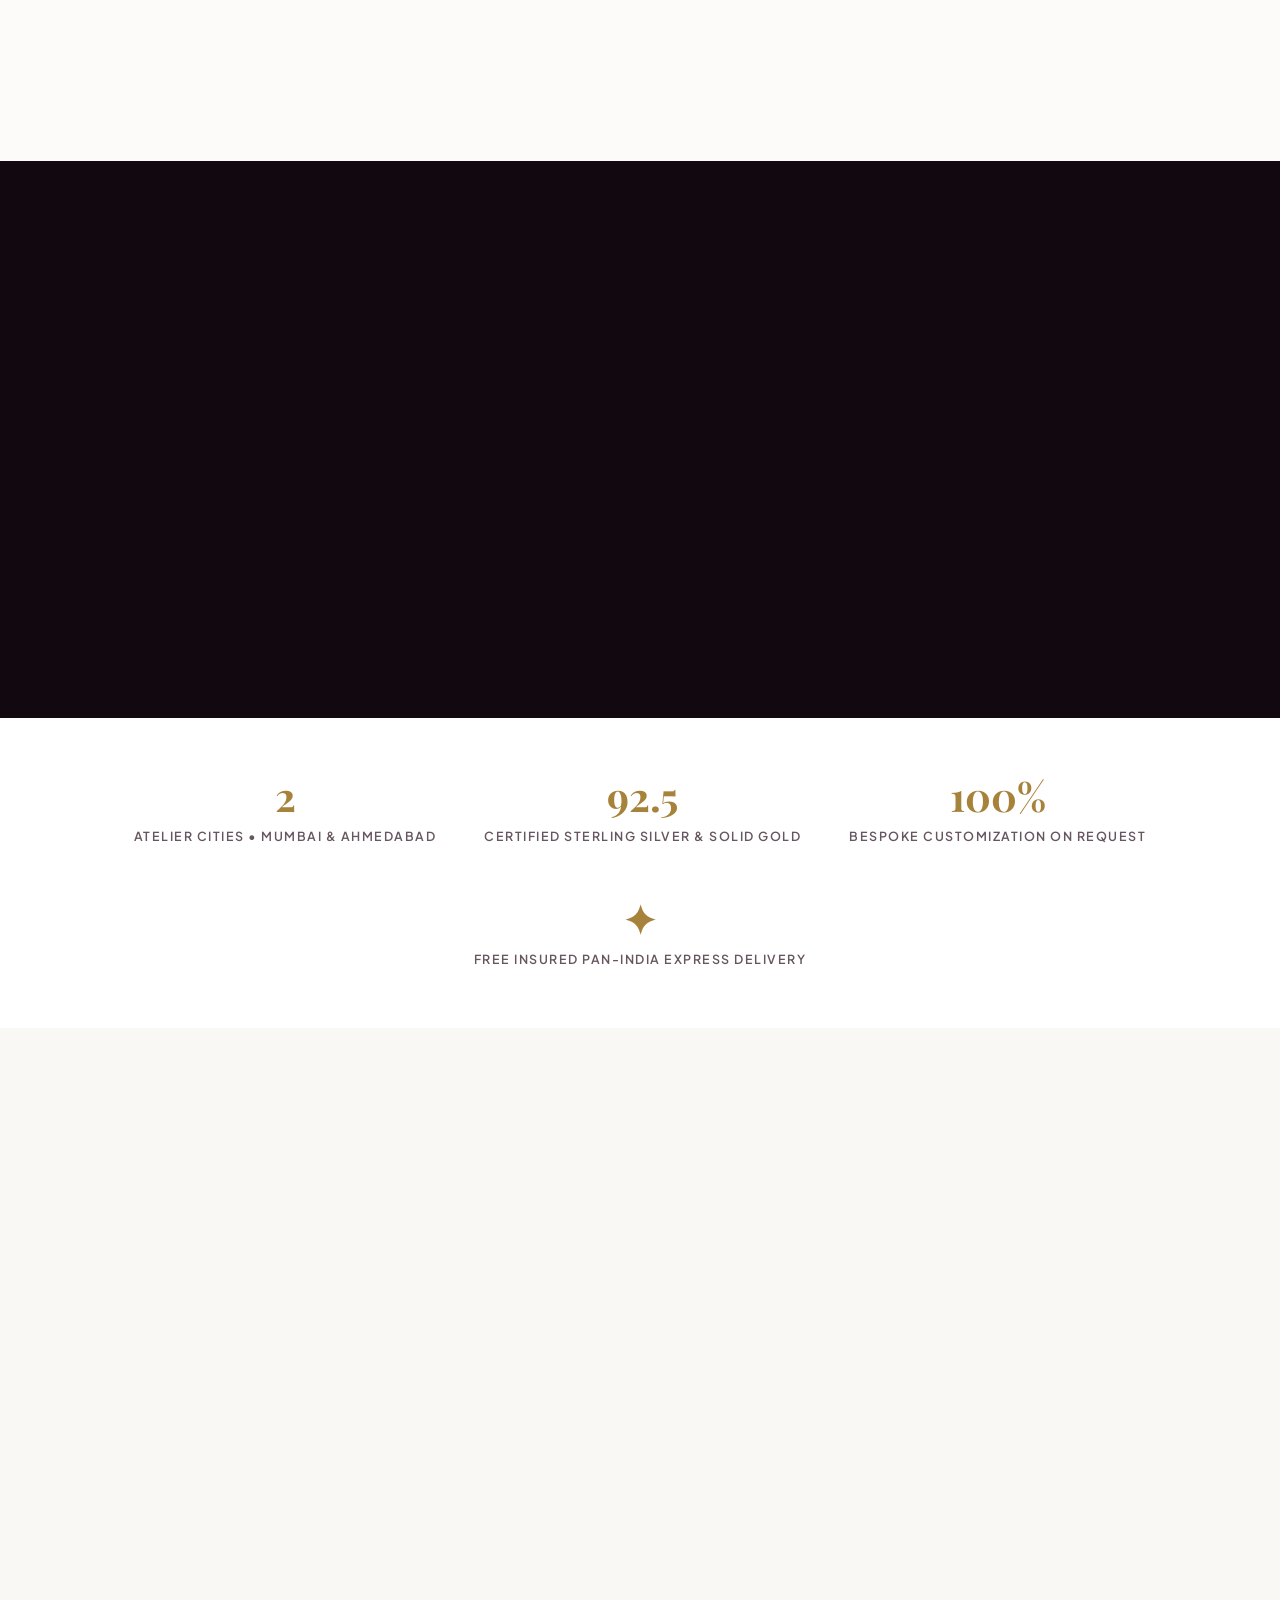
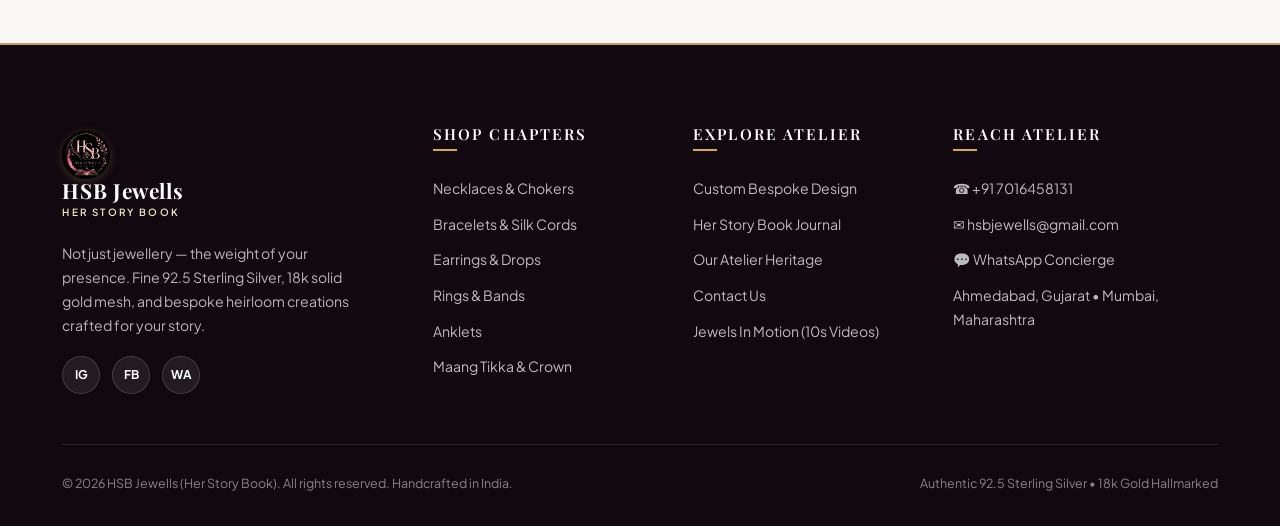
==== commit a3b81dce: "Eliminate wide empty margins with adaptive 94vw container, fix hero layout, and force instant cache " ====
--- a/index.html
+++ b/index.html
@@ -30,7 +30,7 @@
   <link rel="preconnect" href="https://www.googletagmanager.com">
   <link rel="dns-prefetch" href="https://www.google-analytics.com">
   <link href="https://fonts.googleapis.com/css2?family=Playfair+Display:ital,wght@0,500;0,600;0,700;1,400;1,600&family=Plus+Jakarta+Sans:wght@300;400;500;600;700&display=swap" rel="stylesheet">
-  <link rel="stylesheet" href="assets/css/style.css">
+  <link rel="stylesheet" href="assets/css/style.css?v=3.2">
 
   <script type="application/ld+json">
   {
@@ -879,6 +879,6 @@
   </div>
 </footer>
 
-<script src="assets/js/main.js"></script>
+<script src="assets/js/main.js?v=3.2"></script>
 </body>
 </html>
--- a/assets/css/style.css
+++ b/assets/css/style.css
@@ -45,7 +45,7 @@
   /* Typography & Layout */
   --font-display: 'Playfair Display', Georgia, serif;
   --font-body: 'Plus Jakarta Sans', 'Poppins', -apple-system, BlinkMacSystemFont, 'Segoe UI', Roboto, sans-serif;
-  --container: 1240px;
+  --container: min(94vw, 1440px);
   --radius-sm: 6px;
   --radius-md: 12px;
   --radius-lg: 20px;
@@ -119,7 +119,8 @@
 .container {
   max-width: var(--container);
   margin: 0 auto;
-  padding: 0 28px;
+  padding: 0 24px;
+  width: 100%;
 }
 
 :focus-visible {
@@ -141,7 +142,7 @@
 .top-bar {
   background: var(--plum-deep);
   color: var(--white);
-  padding: 8px 24px;
+  padding: 8px 0;
   font-size: 0.74rem;
   letter-spacing: 0.12em;
   text-transform: uppercase;
@@ -149,11 +150,14 @@
   border-bottom: 1px solid rgba(197, 160, 89, 0.3);
   position: relative;
   z-index: 101;
+  width: 100%;
 }
 
 .top-bar-inner {
   max-width: var(--container);
   margin: 0 auto;
+  padding: 0 24px;
+  width: 100%;
   display: flex;
   justify-content: space-between;
   align-items: center;
@@ -208,9 +212,10 @@
   display: flex;
   align-items: center;
   justify-content: space-between;
-  padding: 16px 28px;
+  padding: 14px 24px;
   max-width: var(--container);
   margin: 0 auto;
+  width: 100%;
 }
 
 .brand {
@@ -321,37 +326,6 @@
   color: var(--gold-deep);
 }
 
-@media (max-width: 1040px) {
-  .nav-links {
-    position: fixed;
-    inset: 68px 0 auto 0;
-    background: rgba(255, 255, 255, 0.98);
-    backdrop-filter: blur(20px);
-    flex-direction: column;
-    align-items: flex-start;
-    gap: 0;
-    padding: 16px 28px 24px;
-    transform: translateY(-12px);
-    opacity: 0;
-    pointer-events: none;
-    border-bottom: 2px solid var(--gold);
-    box-shadow: 0 20px 40px rgba(0, 0, 0, 0.1);
-    transition: all 0.25s ease;
-    max-height: 80vh;
-    overflow-y: auto;
-  }
-  .nav-links.open {
-    opacity: 1;
-    transform: translateY(0);
-    pointer-events: auto;
-  }
-  .nav-links a {
-    width: 100%;
-    padding: 14px 0;
-    border-bottom: 1px solid var(--line);
-  }
-  .nav-toggle { display: inline-flex; align-items: center; justify-content: center; }
-  .nav-cta .btn-gold { display: none; }
 }
 
 /* ===================================================================
@@ -555,12 +529,13 @@
 
 .hero-aesthetic-inner {
   display: grid;
-  grid-template-columns: 1.1fr 1fr;
-  align-items: center;
-  gap: 56px;
+  grid-template-columns: 1.15fr 0.95fr;
+  align-items: center;
+  gap: clamp(32px, 3.8vw, 54px);
   max-width: var(--container);
   margin: 0 auto;
-  padding: 0 28px;
+  padding: 0 24px;
+  width: 100%;
 }
 
 .hero-text {
@@ -570,7 +545,7 @@
 
 .hero-text h1 {
   margin-bottom: 0.35em;
-  font-size: clamp(2.5rem, 4.4vw, 3.8rem);
+  font-size: clamp(2.4rem, 4.2vw, 3.8rem);
   font-weight: 700;
 }
 
@@ -585,7 +560,7 @@
   font-size: 1.1rem;
   color: var(--slate);
   margin-bottom: 2em;
-  max-width: 540px;
+  max-width: 620px;
   line-height: 1.75;
 }
 
@@ -710,17 +685,18 @@
 
 .hero-floating-card {
   position: absolute;
-  bottom: -22px;
-  left: -24px;
+  bottom: -16px;
+  left: 16px;
   background: var(--white);
-  padding: 14px 20px;
+  padding: 12px 18px;
   border-radius: var(--radius-md);
   border: 1px solid var(--line-gold);
   box-shadow: var(--shadow-lg);
   display: flex;
   align-items: center;
-  gap: 14px;
+  gap: 12px;
   z-index: 4;
+  max-width: calc(100% - 32px);
 }
 
 .floating-icon {
@@ -1730,7 +1706,21 @@
 /* Desktops & Ultrawides (> 1200px) */
 @media (min-width: 1200px) {
   :root {
-    --container: 1280px;
+    --container: min(94vw, 1460px);
+  }
+}
+
+@media (min-width: 1500px) {
+  :root {
+    --container: min(92vw, 1560px);
+  }
+  .hero-aesthetic-inner {
+    grid-template-columns: 1.15fr 0.95fr;
+    gap: 56px;
+  }
+  .hero-text .hero-lead {
+    max-width: 640px;
+    font-size: 1.12rem;
   }
 }
 
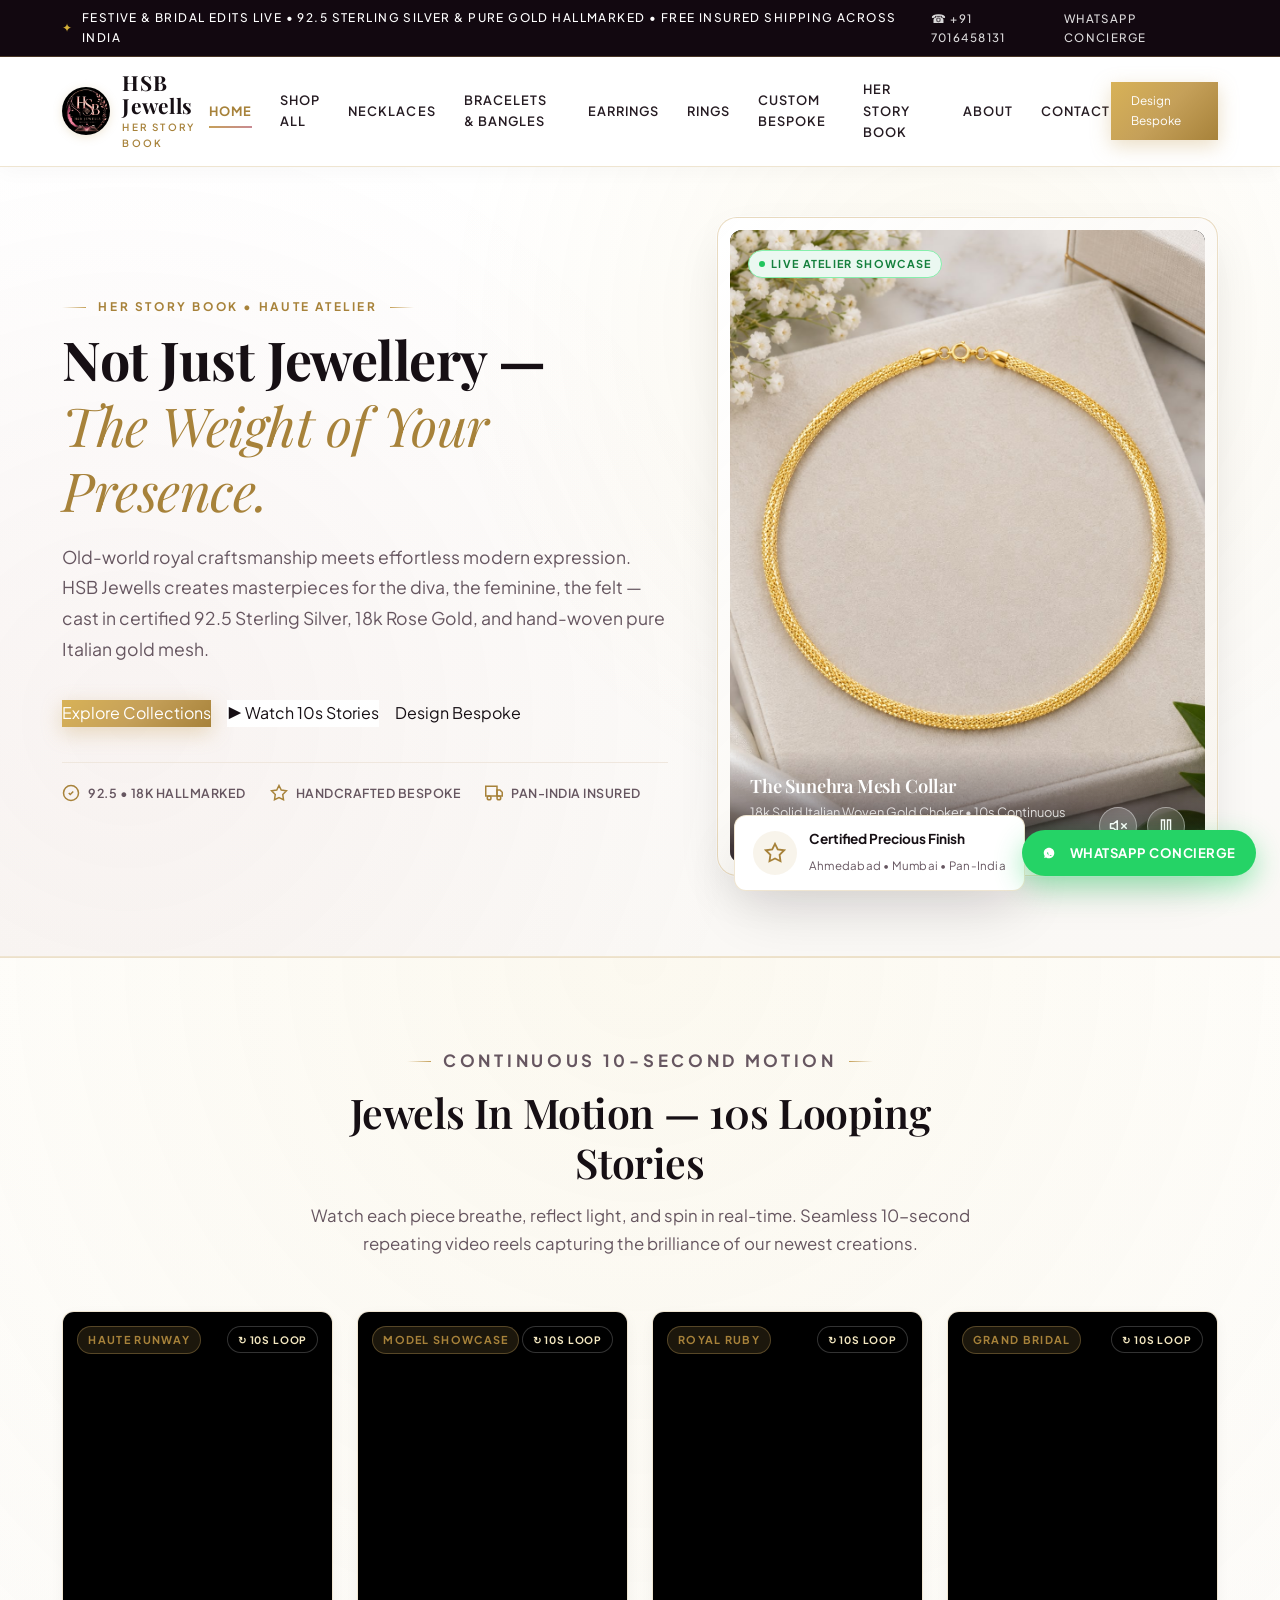
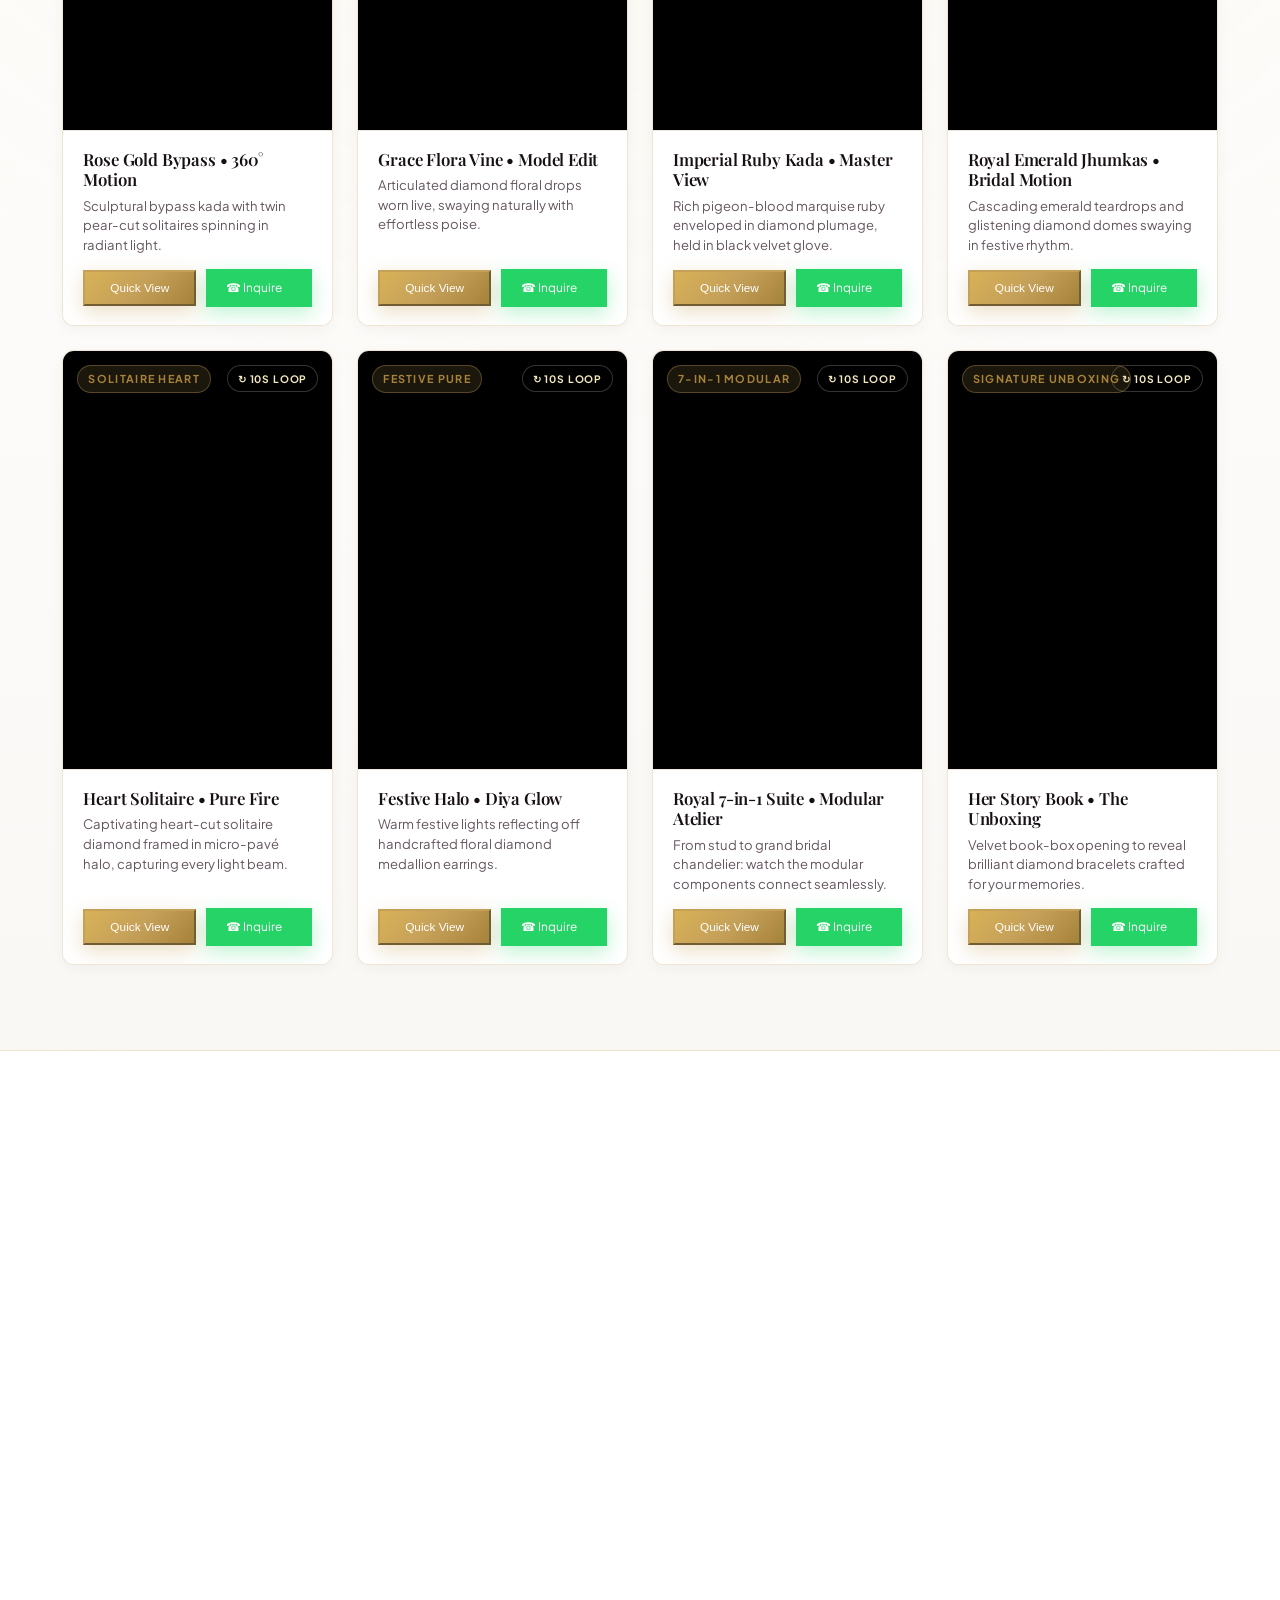
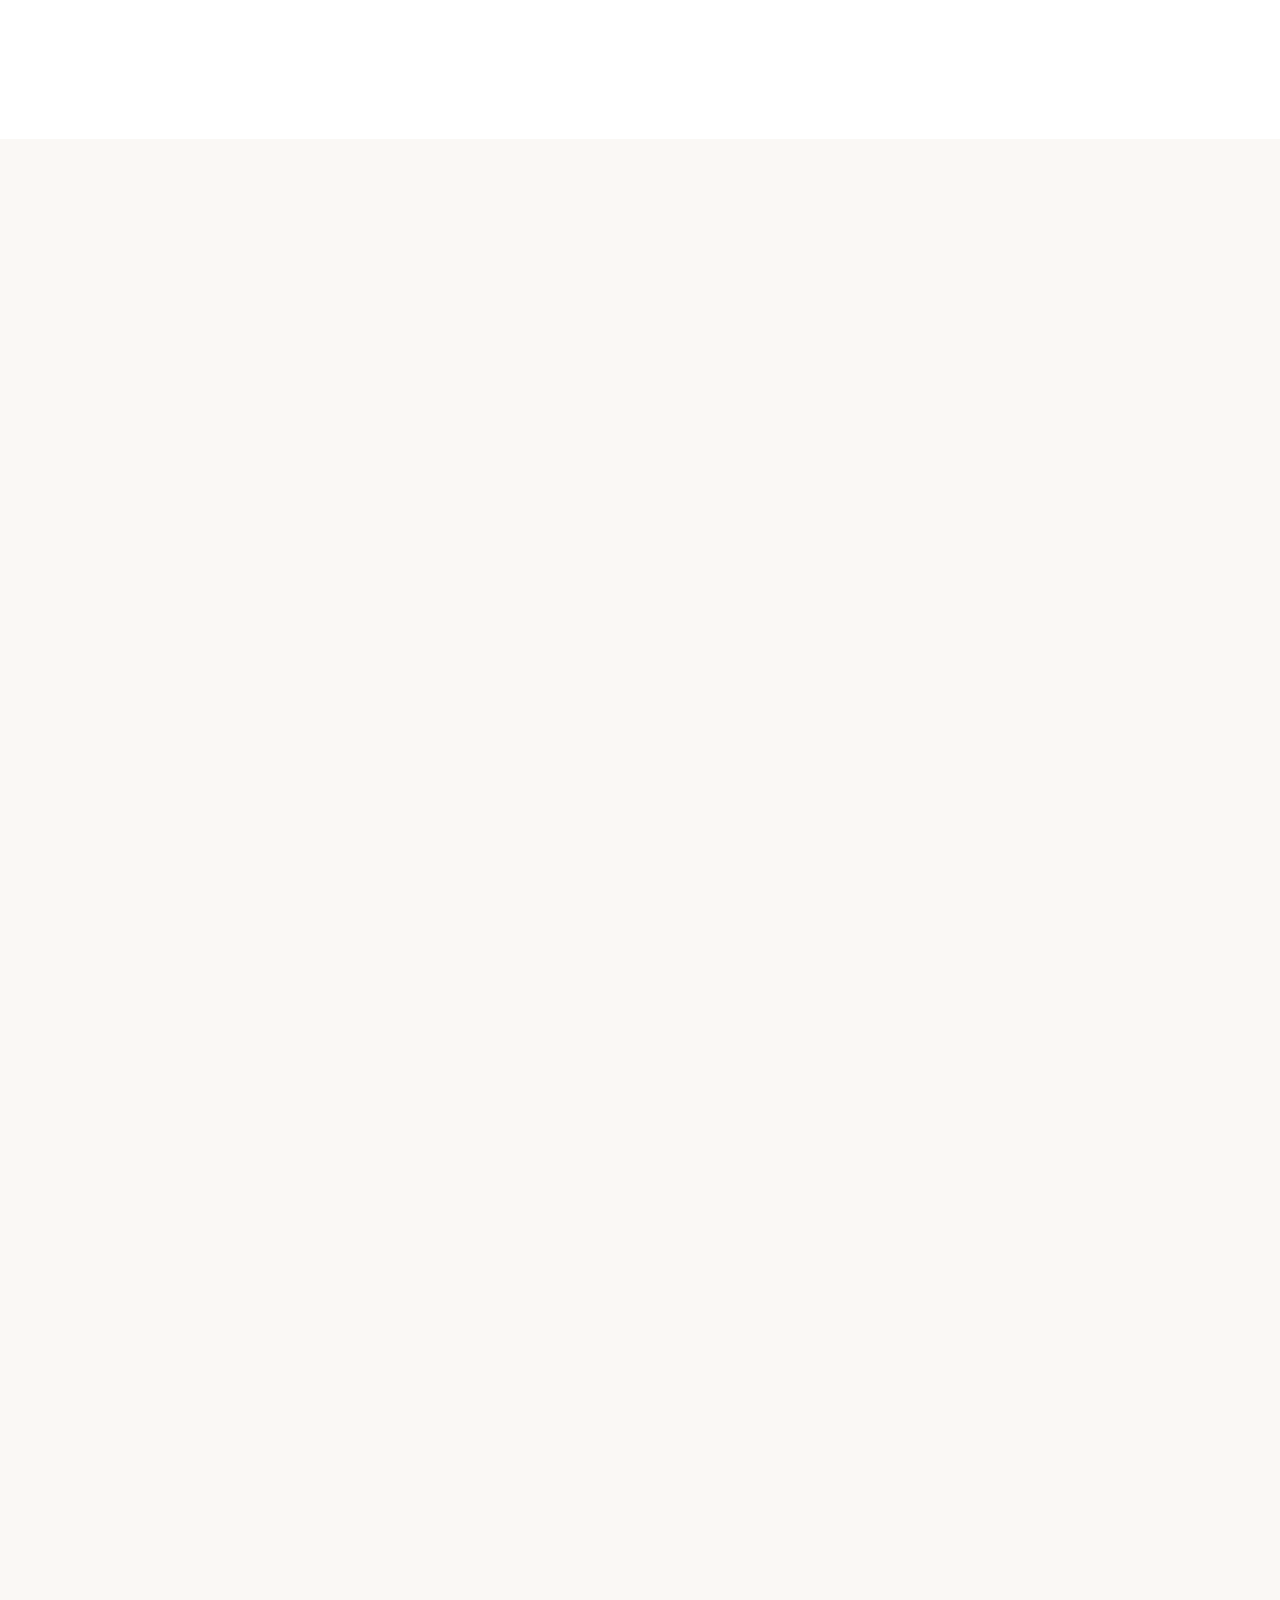
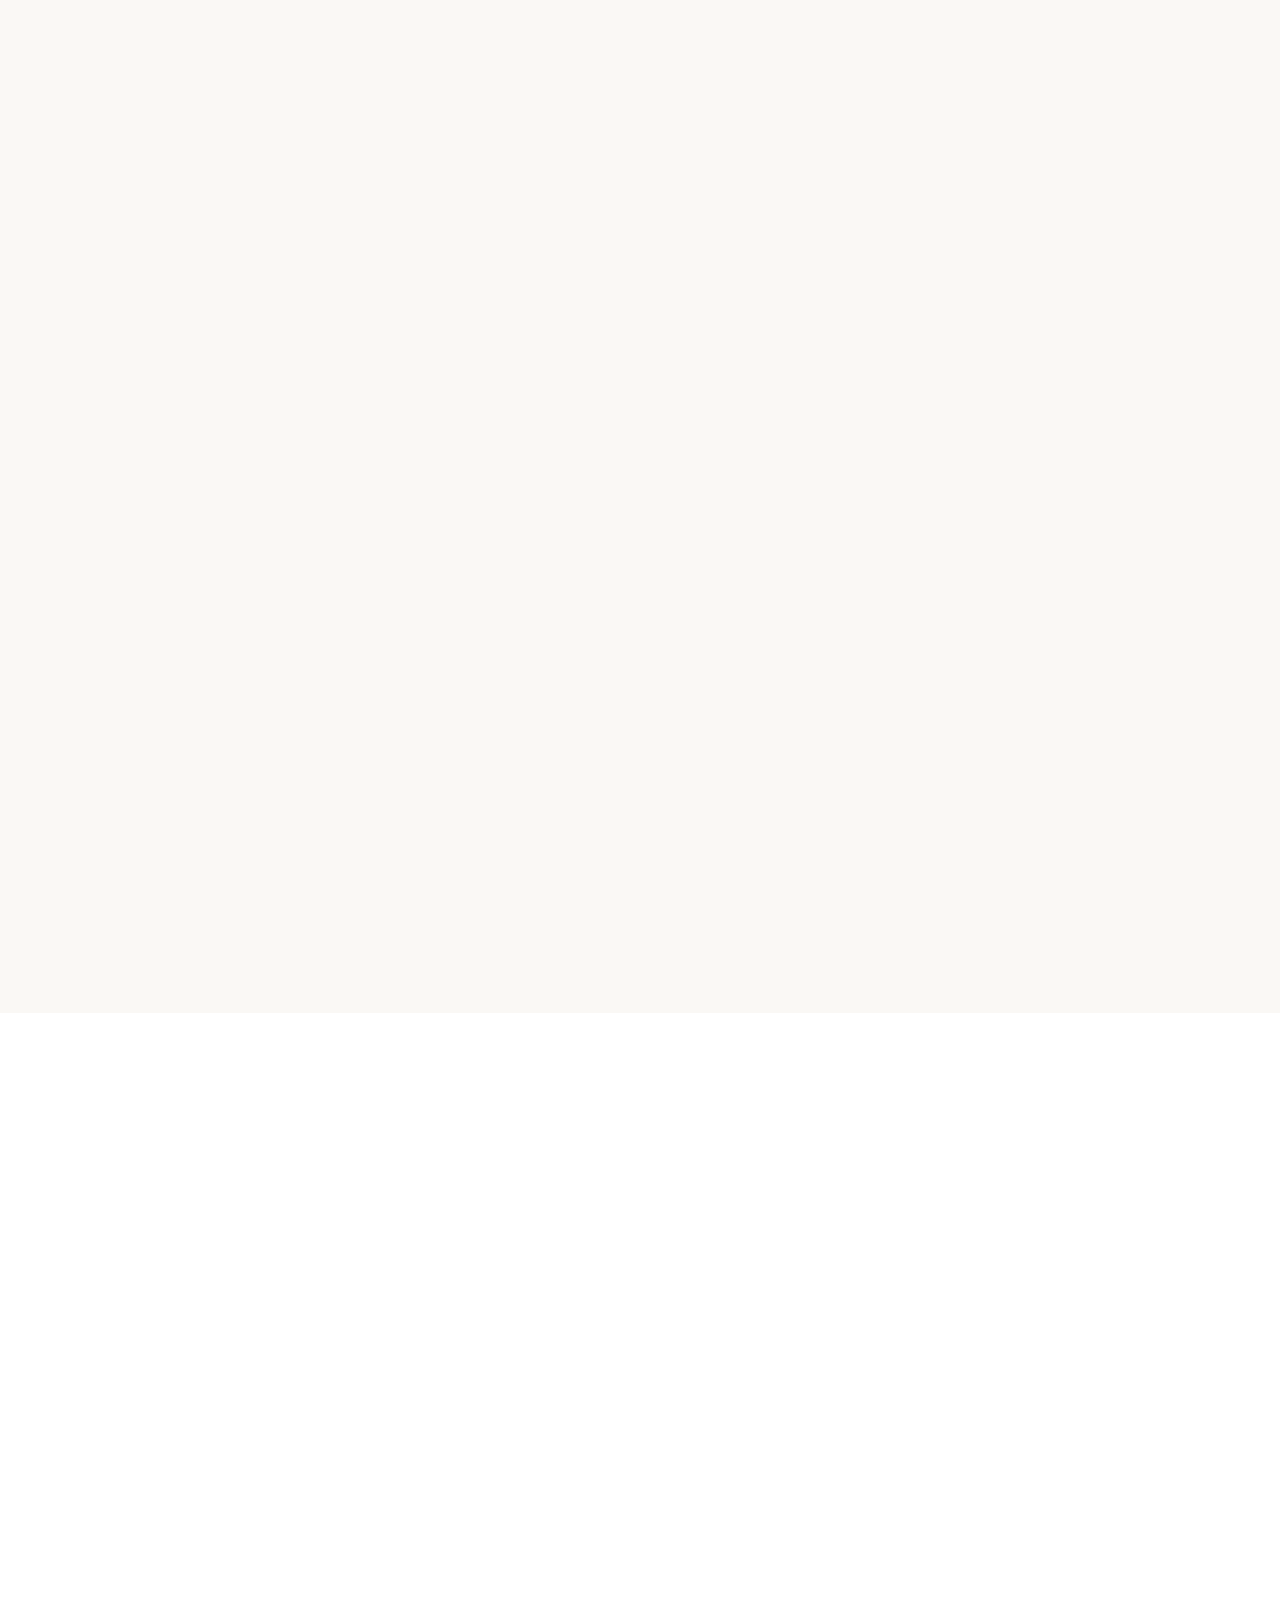
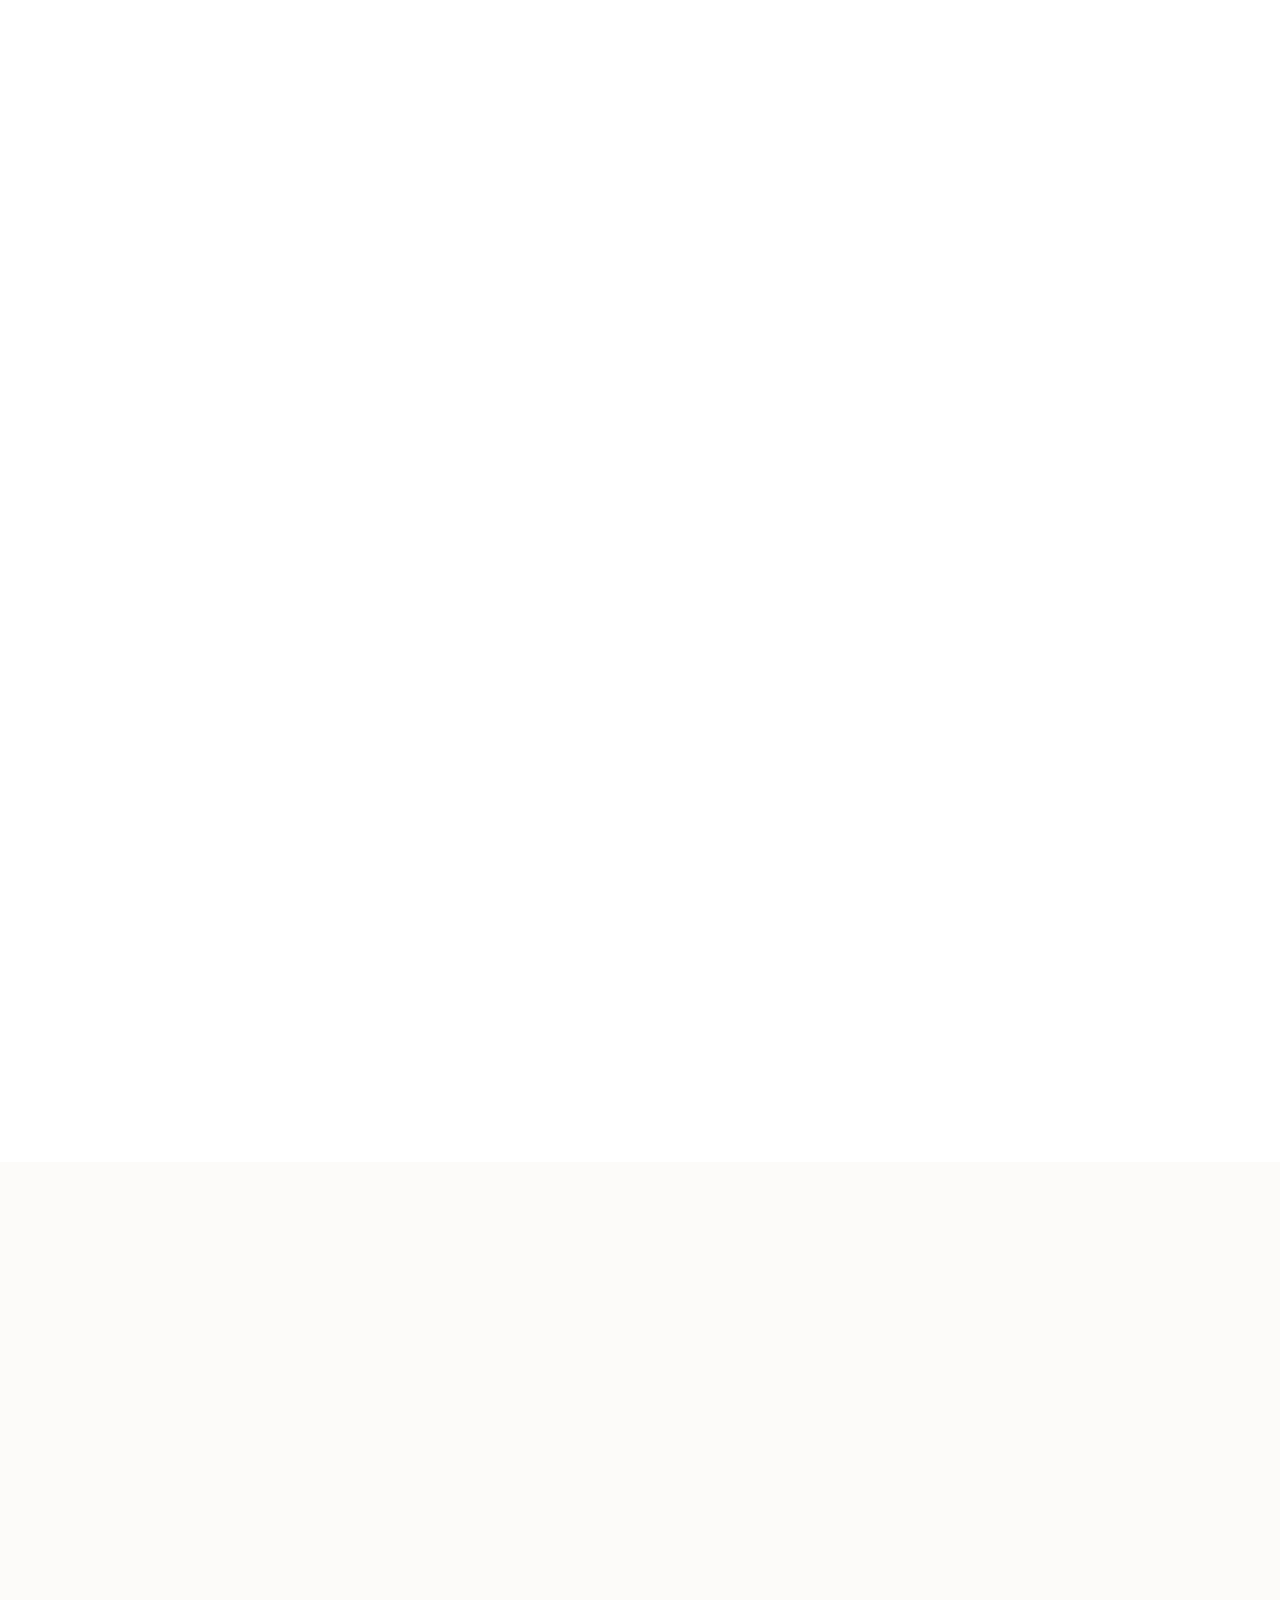
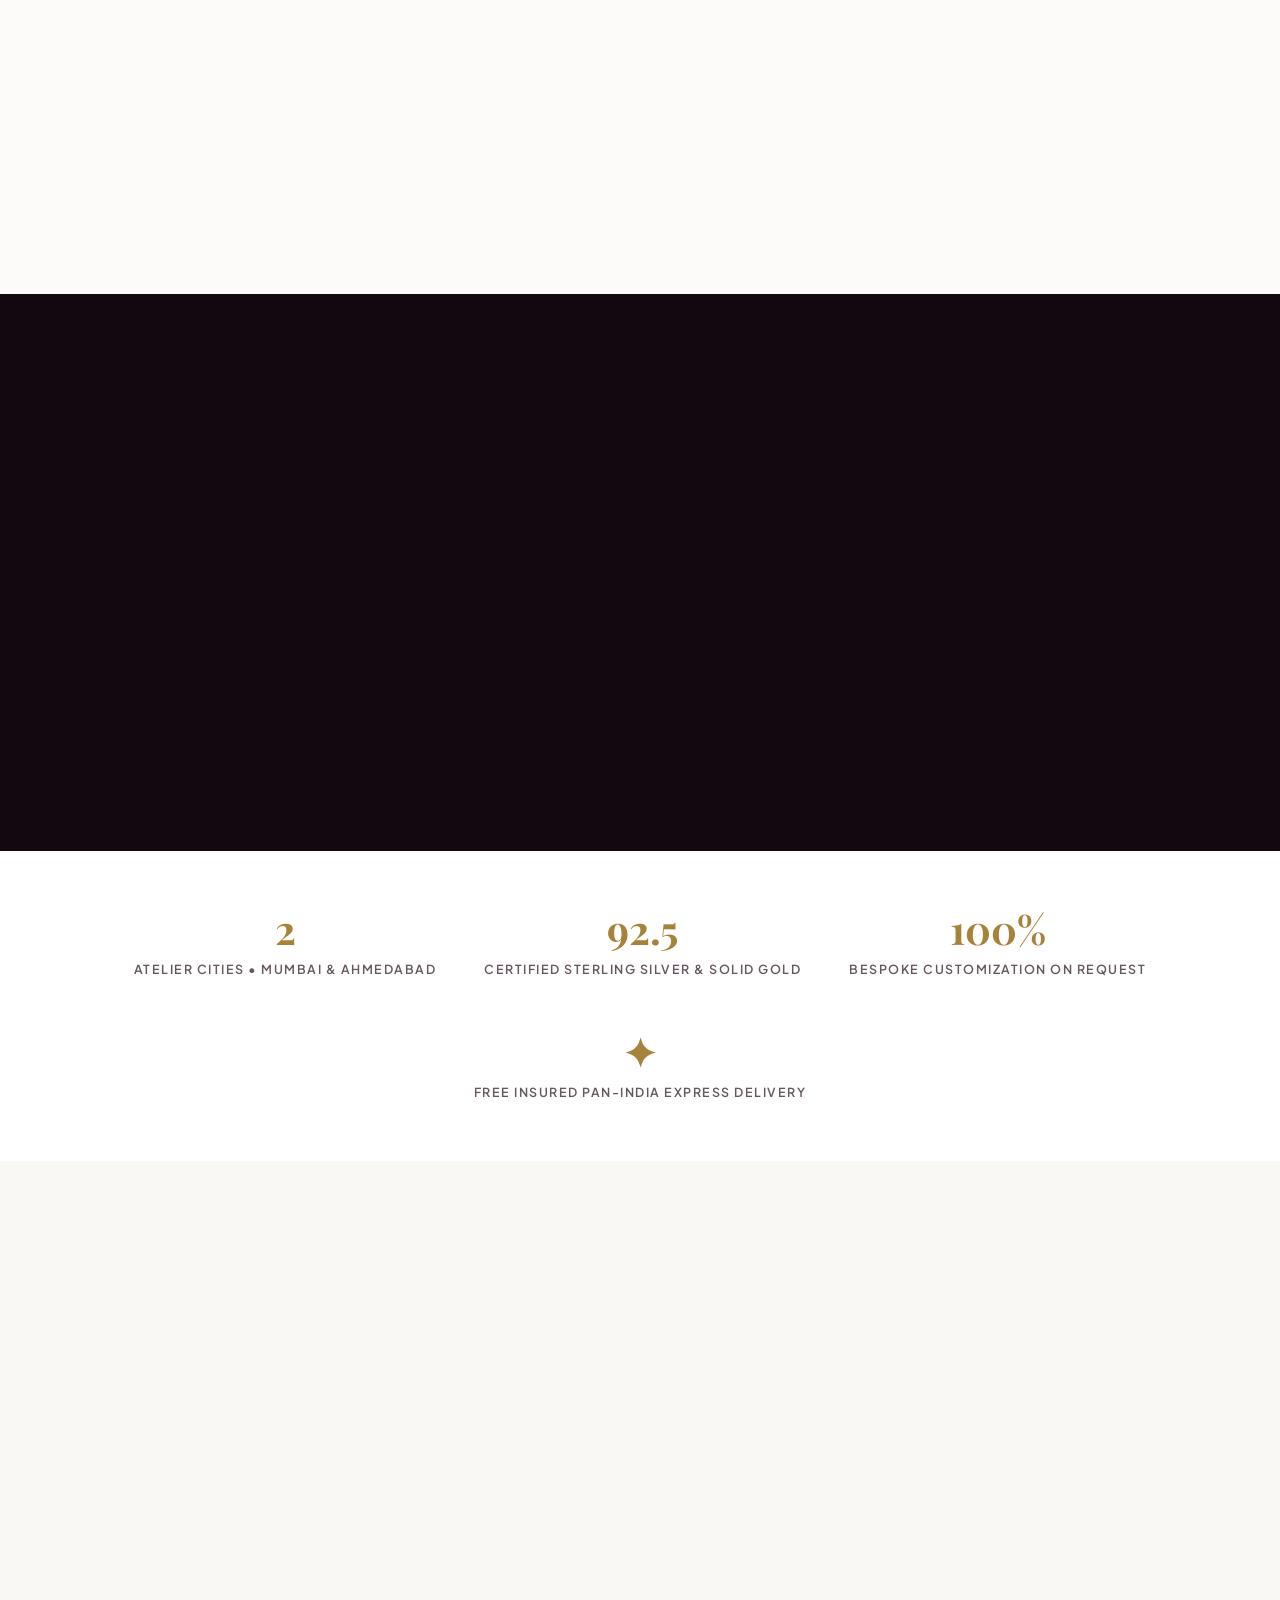
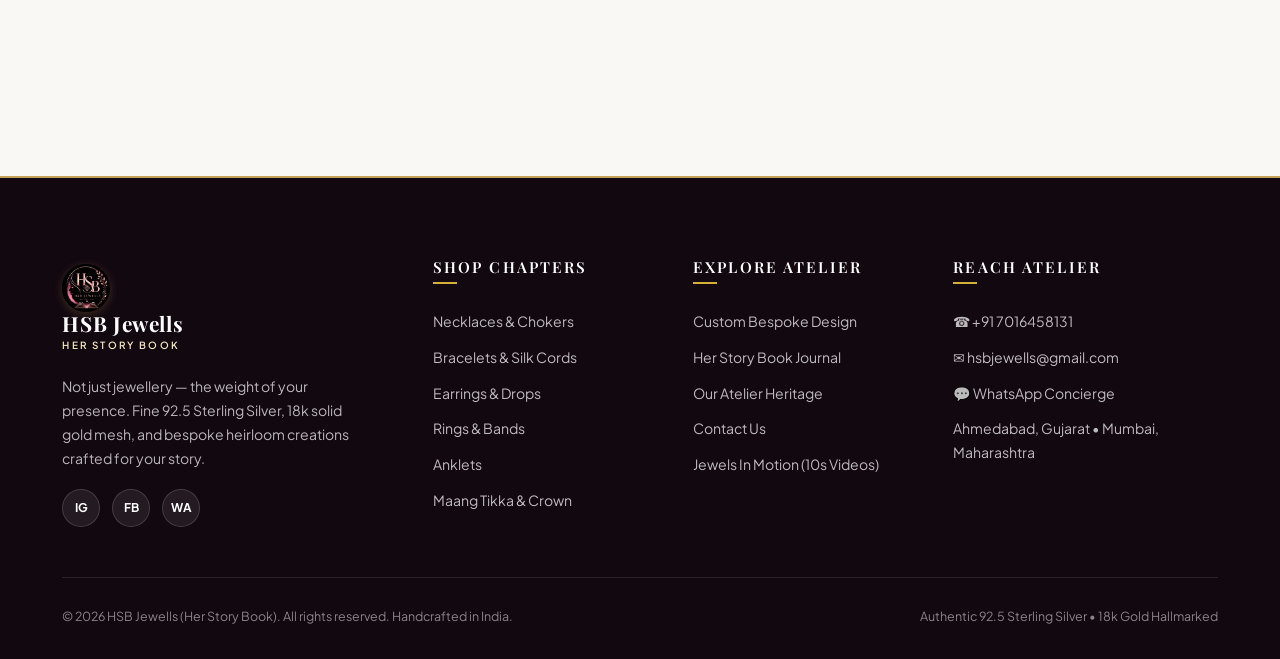
==== commit 3bbc4e5c: "Add new model earring collection, ruby and rosegold kadas, 7-in-1 modular suite, and 10s looping vid" ====
--- a/index.html
+++ b/index.html
@@ -30,7 +30,7 @@
   <link rel="preconnect" href="https://www.googletagmanager.com">
   <link rel="dns-prefetch" href="https://www.google-analytics.com">
   <link href="https://fonts.googleapis.com/css2?family=Playfair+Display:ital,wght@0,500;0,600;0,700;1,400;1,600&family=Plus+Jakarta+Sans:wght@300;400;500;600;700&display=swap" rel="stylesheet">
-  <link rel="stylesheet" href="assets/css/style.css?v=3.2">
+  <link rel="stylesheet" href="assets/css/style.css?v=3.3">
 
   <script type="application/ld+json">
   {
@@ -189,7 +189,154 @@
 
     <div class="reels-grid">
 
-      <!-- Reel 1: Her Story Book Unboxing & Diamond Bracelet -->
+      <!-- Reel 1: Rose Gold Pear Diamond Bypass Kada 360 -->
+      <div class="reel-card" data-title="Rose Gold Pear Diamond Bypass Kada" data-tag="Bangles &amp; Kadas" data-desc="Continuous 360-degree rotation showing asymmetric pear-cut diamonds and winding pavé diamond vines in 18k rose gold." data-video="assets/video/reel-rosegold-bypass-kada-360.mp4" data-specs="18k Rose Gold Finish, Dual Pear Diamonds, Pavé Vine Wrap, Spring Hinge">
+        <div class="reel-media">
+          <span class="reel-loop-tag">&#8635; 10s Loop</span>
+          <span class="badge badge-gold reel-category-pill">Haute Runway</span>
+          <video autoplay loop muted playsinline preload="metadata">
+            <source src="assets/video/reel-rosegold-bypass-kada-360.mp4" type="video/mp4">
+          </video>
+        </div>
+        <div class="reel-info">
+          <div>
+            <h3>Rose Gold Bypass &bull; 360&deg; Motion</h3>
+            <p>Sculptural bypass kada with twin pear-cut solitaires spinning in radiant light.</p>
+          </div>
+          <div class="reel-actions">
+            <button class="btn btn-gold btn-sm btn-quick-view">Quick View</button>
+            <a href="https://wa.me/917016458131?text=Hi%20HSB%20Jewells%2C%20I%20saw%20the%20Rose%20Gold%20Pear%20Bypass%20Kada%20video%20and%20want%20to%20inquire" target="_blank" rel="noopener noreferrer" class="btn btn-whatsapp btn-sm">&#9742; Inquire</a>
+          </div>
+        </div>
+      </div>
+
+      <!-- Reel 2: Model Wearing Grace Flora Vine Drop Earring -->
+      <div class="reel-card" data-title="Grace Flora Vine Diamond Drops" data-tag="Earrings &bull; Model Edit" data-desc="Real model-worn showcase of our articulated diamond flora vine drop earrings framing every movement." data-video="assets/video/reel-model-flora-vine-drop.mp4" data-specs="Certified Diamonds, 92.5 Sterling Silver / 18k Gold, Articulated Drop">
+        <div class="reel-media">
+          <span class="reel-loop-tag">&#8635; 10s Loop</span>
+          <span class="badge badge-gold reel-category-pill">Model Showcase</span>
+          <video autoplay loop muted playsinline preload="metadata">
+            <source src="assets/video/reel-model-flora-vine-drop.mp4" type="video/mp4">
+          </video>
+        </div>
+        <div class="reel-info">
+          <div>
+            <h3>Grace Flora Vine &bull; Model Edit</h3>
+            <p>Articulated diamond floral drops worn live, swaying naturally with effortless poise.</p>
+          </div>
+          <div class="reel-actions">
+            <button class="btn btn-gold btn-sm btn-quick-view">Quick View</button>
+            <a href="https://wa.me/917016458131?text=Hi%20HSB%20Jewells%2C%20I%20saw%20the%20Grace%20Flora%20Vine%20Drops%20video%20on%20the%20model%20and%20want%20to%20order" target="_blank" rel="noopener noreferrer" class="btn btn-whatsapp btn-sm">&#9742; Inquire</a>
+          </div>
+        </div>
+      </div>
+
+      <!-- Reel 3: Imperial Marquise Ruby & Diamond Hinged Kada -->
+      <div class="reel-card" data-title="The Imperial Marquise Ruby Hinged Kada" data-tag="Bangles &amp; Kadas" data-desc="Master jeweler glove showcase of the pigeon-blood marquise ruby center crowned by diamond fan plumage." data-video="assets/video/reel-ruby-marquise-kada.mp4" data-specs="Pigeon-Blood Ruby, Marquise Fan Diamond Halo, Certified 92.5 / 18k Gold, Side Hinge">
+        <div class="reel-media">
+          <span class="reel-loop-tag">&#8635; 10s Loop</span>
+          <span class="badge badge-gold reel-category-pill">Royal Ruby</span>
+          <video autoplay loop muted playsinline preload="metadata">
+            <source src="assets/video/reel-ruby-marquise-kada.mp4" type="video/mp4">
+          </video>
+        </div>
+        <div class="reel-info">
+          <div>
+            <h3>Imperial Ruby Kada &bull; Master View</h3>
+            <p>Rich pigeon-blood marquise ruby enveloped in diamond plumage, held in black velvet glove.</p>
+          </div>
+          <div class="reel-actions">
+            <button class="btn btn-gold btn-sm btn-quick-view">Quick View</button>
+            <a href="https://wa.me/917016458131?text=Hi%20HSB%20Jewells%2C%20I%20want%20to%20inquire%20about%20the%20Imperial%20Ruby%20Marquise%20Kada" target="_blank" rel="noopener noreferrer" class="btn btn-whatsapp btn-sm">&#9742; Inquire</a>
+          </div>
+        </div>
+      </div>
+
+      <!-- Reel 4: Royal Emerald & Diamond Bridal Jhumkas Pair -->
+      <div class="reel-card" data-title="Royal Emerald &amp; Diamond Bridal Jhumkas" data-tag="Earrings &bull; Bridal" data-desc="Matched pair of grand emerald bridal jhumkas with faceted drops and diamond arches in motion." data-video="assets/video/reel-emerald-bridal-jhumkas-pair.mp4" data-specs="Natural Zambian Emeralds, Diamond Pavé Domes, Tiered Jhumka Drops">
+        <div class="reel-media">
+          <span class="reel-loop-tag">&#8635; 10s Loop</span>
+          <span class="badge badge-gold reel-category-pill">Grand Bridal</span>
+          <video autoplay loop muted playsinline preload="metadata">
+            <source src="assets/video/reel-emerald-bridal-jhumkas-pair.mp4" type="video/mp4">
+          </video>
+        </div>
+        <div class="reel-info">
+          <div>
+            <h3>Royal Emerald Jhumkas &bull; Bridal Motion</h3>
+            <p>Cascading emerald teardrops and glistening diamond domes swaying in festive rhythm.</p>
+          </div>
+          <div class="reel-actions">
+            <button class="btn btn-gold btn-sm btn-quick-view">Quick View</button>
+            <a href="https://wa.me/917016458131?text=Hi%20HSB%20Jewells%2C%20I%20am%20interested%20in%20the%20Royal%20Emerald%20Bridal%20Jhumkas" target="_blank" rel="noopener noreferrer" class="btn btn-whatsapp btn-sm">&#9742; Inquire</a>
+          </div>
+        </div>
+      </div>
+
+      <!-- Reel 5: Heart Solitaire Diamond Studs -->
+      <div class="reel-card" data-title="Luminous Heart Solitaire Diamond Studs" data-tag="Earrings &bull; Solitaire" data-desc="Brilliant heart-cut diamond studs with pavé halo, shining with pristine white fire." data-video="assets/video/reel-heart-solitaire-earring.mp4" data-specs="Heart-Cut Solitaire, Pavé Halo, Certified 92.5 Silver / 18k White Gold">
+        <div class="reel-media">
+          <span class="reel-loop-tag">&#8635; 10s Loop</span>
+          <span class="badge badge-gold reel-category-pill">Solitaire Heart</span>
+          <video autoplay loop muted playsinline preload="metadata">
+            <source src="assets/video/reel-heart-solitaire-earring.mp4" type="video/mp4">
+          </video>
+        </div>
+        <div class="reel-info">
+          <div>
+            <h3>Heart Solitaire &bull; Pure Fire</h3>
+            <p>Captivating heart-cut solitaire diamond framed in micro-pavé halo, capturing every light beam.</p>
+          </div>
+          <div class="reel-actions">
+            <button class="btn btn-gold btn-sm btn-quick-view">Quick View</button>
+            <a href="https://wa.me/917016458131?text=Hi%20HSB%20Jewells%2C%20I%20want%20to%20order%20the%20Heart%20Solitaire%20Diamond%20Studs" target="_blank" rel="noopener noreferrer" class="btn btn-whatsapp btn-sm">&#9742; Inquire</a>
+          </div>
+        </div>
+      </div>
+
+      <!-- Reel 6: Festive Floral Halo Studs -->
+      <div class="reel-card" data-title="Festive Floral Halo Diamond Studs" data-tag="Earrings &bull; Festive" data-desc="Festive celebration sparkle featuring our floral halo medallion studs beside glowing Diwali diyas." data-video="assets/video/reel-festive-halo-diwali.mp4" data-specs="Floral Diamond Medallion, Solid Gold Setting, Festive Special">
+        <div class="reel-media">
+          <span class="reel-loop-tag">&#8635; 10s Loop</span>
+          <span class="badge badge-gold reel-category-pill">Festive Pure</span>
+          <video autoplay loop muted playsinline preload="metadata">
+            <source src="assets/video/reel-festive-halo-diwali.mp4" type="video/mp4">
+          </video>
+        </div>
+        <div class="reel-info">
+          <div>
+            <h3>Festive Halo &bull; Diya Glow</h3>
+            <p>Warm festive lights reflecting off handcrafted floral diamond medallion earrings.</p>
+          </div>
+          <div class="reel-actions">
+            <button class="btn btn-gold btn-sm btn-quick-view">Quick View</button>
+            <a href="https://wa.me/917016458131?text=Hi%20HSB%20Jewells%2C%20I%20am%20interested%20in%20the%20Festive%20Halo%20Diamond%20Studs" target="_blank" rel="noopener noreferrer" class="btn btn-whatsapp btn-sm">&#9742; Inquire</a>
+          </div>
+        </div>
+      </div>
+
+      <!-- Reel 7: Royal 7-in-1 Convertible Earring Suite -->
+      <div class="reel-card" data-title="Royal 7-in-1 Convertible Emerald Suite" data-tag="Earrings &bull; Bespoke Modular" data-desc="Modular engineering in motion: see how one royal suite transforms into 7 distinct earring configurations." data-video="assets/video/reel-convertible-earring-suite.mp4" data-specs="7-in-1 Modular Design, Natural Emeralds, South Sea Pearls, Detachable Domes">
+        <div class="reel-media">
+          <span class="reel-loop-tag">&#8635; 10s Loop</span>
+          <span class="badge badge-gold reel-category-pill">7-in-1 Modular</span>
+          <video autoplay loop muted playsinline preload="metadata">
+            <source src="assets/video/reel-convertible-earring-suite.mp4" type="video/mp4">
+          </video>
+        </div>
+        <div class="reel-info">
+          <div>
+            <h3>Royal 7-in-1 Suite &bull; Modular Atelier</h3>
+            <p>From stud to grand bridal chandelier: watch the modular components connect seamlessly.</p>
+          </div>
+          <div class="reel-actions">
+            <button class="btn btn-gold btn-sm btn-quick-view">Quick View</button>
+            <a href="https://wa.me/917016458131?text=Hi%20HSB%20Jewells%2C%20I%20want%20to%20inquire%20about%20the%20Royal%207-in-1%20Convertible%20Suite" target="_blank" rel="noopener noreferrer" class="btn btn-whatsapp btn-sm">&#9742; Inquire</a>
+          </div>
+        </div>
+      </div>
+
+      <!-- Reel 8: Her Story Book Unboxing & Diamond Bracelet -->
       <div class="reel-card" data-title="Her Story Book Diamond Bracelet" data-tag="Bracelets &amp; Unboxing" data-desc="Opening of the signature velvet book-case revealing our diamond pavé bracelet, captured in regal motion." data-video="assets/video/book-diamond-bracelet.mp4" data-specs="Certified Diamonds, 92.5 Sterling Silver, Hallmark Inspected">
         <div class="reel-media">
           <span class="reel-loop-tag">&#8635; 10s Loop</span>
@@ -210,111 +357,6 @@
         </div>
       </div>
 
-      <!-- Reel 2: Royal Blue Gemstone Silk Bracelets -->
-      <div class="reel-card" data-title="The Royal Blue Silk Gemstone Cords" data-tag="Bangles &amp; Bracelets" data-desc="Handcrafted royal sapphire blue braided cords with diamond pavé and central Zambian emerald & amethyst." data-video="assets/video/bracelet-blue-gemstone.mp4" data-specs="Pure Silk Cords, 18k Rose Gold Finish, Natural Emerald & Amethyst">
-        <div class="reel-media">
-          <span class="reel-loop-tag">&#8635; 10s Loop</span>
-          <span class="badge badge-gold reel-category-pill">New Arrival</span>
-          <video autoplay loop muted playsinline preload="metadata">
-            <source src="assets/video/bracelet-blue-gemstone.mp4" type="video/mp4">
-          </video>
-        </div>
-        <div class="reel-info">
-          <div>
-            <h3>Royal Blue &bull; Gemstone Silk</h3>
-            <p>Modern royal silk bracelets with brilliant diamond halos worn delicately on the wrist.</p>
-          </div>
-          <div class="reel-actions">
-            <button class="btn btn-gold btn-sm btn-quick-view">Quick View</button>
-            <a href="https://wa.me/917016458131?text=Hi%20HSB%20Jewells%2C%20I%20want%20to%20order%20the%20Royal%20Blue%20Silk%20Gemstone%20Bracelet" target="_blank" rel="noopener noreferrer" class="btn btn-whatsapp btn-sm">&#9742; Inquire</a>
-          </div>
-        </div>
-      </div>
-
-      <!-- Reel 3: Celestial Quad White Silk (T-1) -->
-      <div class="reel-card" data-title="Celestial Quad Silk Bracelet (T-1)" data-tag="Bangles &amp; Bracelets" data-desc="Pristine white silk cords paired with geometric diamond pavé lattice and princess-cut pink tourmaline." data-video="assets/video/bracelet-tourmaline.mp4" data-specs="Braided Silk, Pink Tourmaline, Pavé Diamonds, Rose Gold Finish">
-        <div class="reel-media">
-          <span class="reel-loop-tag">&#8635; 10s Loop</span>
-          <span class="badge badge-gold reel-category-pill">Best Seller</span>
-          <video autoplay loop muted playsinline preload="metadata">
-            <source src="assets/video/bracelet-tourmaline.mp4" type="video/mp4">
-          </video>
-        </div>
-        <div class="reel-info">
-          <div>
-            <h3>Celestial Quad &bull; Pink Tourmaline</h3>
-            <p>Luminous white & noir cords with rose gold lattice and sparkling pink gemstone.</p>
-          </div>
-          <div class="reel-actions">
-            <button class="btn btn-gold btn-sm btn-quick-view">Quick View</button>
-            <a href="https://wa.me/917016458131?text=Hi%20HSB%20Jewells%2C%20I%20am%20interested%20in%20Celestial%20Quad%20(T-1)%20Bracelet" target="_blank" rel="noopener noreferrer" class="btn btn-whatsapp btn-sm">&#9742; Inquire</a>
-          </div>
-        </div>
-      </div>
-
-      <!-- Reel 4: Ocean & Rose Dual Teardrop (T-4) -->
-      <div class="reel-card" data-title="Ocean &amp; Rose Teardrop Silk Bracelet (T-4)" data-tag="Bangles &amp; Bracelets" data-desc="Dual teardrop faceted sapphire and ruby enveloped in a diamond curve, resting on pure white silk." data-video="assets/video/bracelet-sapphire-ruby.mp4" data-specs="White Silk Threads, Blue Sapphire, Pigeon Ruby, Pavé Diamond Wings">
-        <div class="reel-media">
-          <span class="reel-loop-tag">&#8635; 10s Loop</span>
-          <span class="badge badge-gold reel-category-pill">Haute Edition</span>
-          <video autoplay loop muted playsinline preload="metadata">
-            <source src="assets/video/bracelet-sapphire-ruby.mp4" type="video/mp4">
-          </video>
-        </div>
-        <div class="reel-info">
-          <div>
-            <h3>Ocean &amp; Rose &bull; Dual Teardrop</h3>
-            <p>Sapphire and ruby gemstones embraced in diamond arcs over pure white silk threads.</p>
-          </div>
-          <div class="reel-actions">
-            <button class="btn btn-gold btn-sm btn-quick-view">Quick View</button>
-            <a href="https://wa.me/917016458131?text=Hi%20HSB%20Jewells%2C%20I%20want%20to%20order%20the%20Ocean%20and%20Rose%20(T-4)%20Bracelet" target="_blank" rel="noopener noreferrer" class="btn btn-whatsapp btn-sm">&#9742; Inquire</a>
-          </div>
-        </div>
-      </div>
-
-      <!-- Reel 5: Rajwada Basra Pearl & Emerald Cuff -->
-      <div class="reel-card" data-title="Rajwada Basra Pearls &amp; Emerald Cuff" data-tag="Bangles &amp; Bracelets" data-desc="Five-strand Basra pearls anchored with a magnificent hand-carved emerald and diamond floral crest." data-video="assets/video/pearl-emerald-celebration.mp4" data-specs="Basra Seed Pearls, Natural Emerald, Handcrafted Silver &amp; Gold">
-        <div class="reel-media">
-          <span class="reel-loop-tag">&#8635; 10s Loop</span>
-          <span class="badge badge-gold reel-category-pill">Heritage Royal</span>
-          <video autoplay loop muted playsinline preload="metadata">
-            <source src="assets/video/pearl-emerald-celebration.mp4" type="video/mp4">
-          </video>
-        </div>
-        <div class="reel-info">
-          <div>
-            <h3>Rajwada &bull; Basra Pearl Cuff</h3>
-            <p>Traditional royal Basra pearls and carved emerald centerpiece celebrating festive grace.</p>
-          </div>
-          <div class="reel-actions">
-            <button class="btn btn-gold btn-sm btn-quick-view">Quick View</button>
-            <a href="https://wa.me/917016458131?text=Hi%20HSB%20Jewells%2C%20I%20am%20interested%20in%20the%20Rajwada%20Basra%20Pearl%20Cuff" target="_blank" rel="noopener noreferrer" class="btn btn-whatsapp btn-sm">&#9742; Inquire</a>
-          </div>
-        </div>
-      </div>
-
-      <!-- Reel 6: Crimson Amulet (T-5) -->
-      <div class="reel-card" data-title="The Crimson Amulet Silk Bracelet (T-5)" data-tag="Bangles &amp; Bracelets" data-desc="Imperial scarlet red silk threads with geometric pavé diamond hexagons and central precious crystal." data-video="assets/video/bracelet-crimson-amulet.mp4" data-specs="Scarlet Red Silk, Diamond Pavé Trellis, Amethyst Cabochon">
-        <div class="reel-media">
-          <span class="reel-loop-tag">&#8635; 10s Loop</span>
-          <span class="badge badge-gold reel-category-pill">Festive Pure</span>
-          <video autoplay loop muted playsinline preload="metadata">
-            <source src="assets/video/bracelet-crimson-amulet.mp4" type="video/mp4">
-          </video>
-        </div>
-        <div class="reel-info">
-          <div>
-            <h3>Crimson Amulet &bull; Scarlet Silk</h3>
-            <p>Intense red silk cords with geometric diamond pavé amulets designed for celebration.</p>
-          </div>
-          <div class="reel-actions">
-            <button class="btn btn-gold btn-sm btn-quick-view">Quick View</button>
-            <a href="https://wa.me/917016458131?text=Hi%20HSB%20Jewells%2C%20I%20want%20to%20order%20the%20Crimson%20Amulet%20(T-5)%20Bracelet" target="_blank" rel="noopener noreferrer" class="btn btn-whatsapp btn-sm">&#9742; Inquire</a>
-          </div>
-        </div>
-      </div>
-
     </div>
   </div>
 </section>
@@ -429,6 +471,93 @@
 
     <div class="grid grid-4">
 
+      <!-- Creation 1: Rose Gold Pear Diamond Bypass Kada -->
+      <div class="product-card" data-title="Rose Gold Pear Diamond Bypass Kada" data-tag="Bangles &amp; Kadas" data-desc="Sculptural open-cuff bypass kada crafted in 18k rose gold with twin pear-cut diamond solitaires wrapped in glistening pavé vines." data-price="Price on Request" data-img="assets/img/new/kada-rosegold-pear-model.jpeg" data-video="assets/video/reel-rosegold-bypass-kada-360.mp4" data-specs="18k Rose Gold, Dual Pear Diamonds, Pavé Vine Wrap, Concealed Spring Hinge">
+        <div class="product-photo">
+          <div class="product-badge-group">
+            <span class="badge badge-gold">Haute Runway</span>
+            <span class="badge badge-white">18k Rose Gold</span>
+          </div>
+          <span class="product-video-badge">&#9654; 10s Video</span>
+          <img src="assets/img/new/kada-rosegold-pear-model.jpeg" alt="Rose Gold Pear Diamond Bypass Kada Worn by Model" loading="lazy" decoding="async">
+        </div>
+        <div class="product-body">
+          <span class="product-tag">Bangles &amp; Kadas</span>
+          <h3>Rose Gold Pear Bypass Kada</h3>
+          <p>Dual pear-cut solitaires bypass each other with pavé diamond vine wraps. Photographed live in atelier couture.</p>
+          <div class="product-specs">
+            <span class="spec-pill">18k Rose Gold</span>
+            <span class="spec-pill">Dual Pear Solitaires</span>
+            <span class="spec-pill">Pavé Vine</span>
+          </div>
+          <div class="product-footer">
+            <div class="product-price">
+              Price on Request
+              <small>Bespoke Wrist Fit</small>
+            </div>
+            <button class="btn btn-gold btn-sm btn-quick-view">Quick View</button>
+          </div>
+        </div>
+      </div>
+
+      <!-- Creation 2: Imperial Marquise Ruby & Diamond Hinged Kada -->
+      <div class="product-card" data-title="The Imperial Marquise Ruby Hinged Kada" data-tag="Bangles &amp; Kadas" data-desc="A royal pigeon-blood marquise ruby center crowned by diamond fan plumage, resting on teak wood and royal purple velvet." data-price="Price on Request" data-img="assets/img/new/kada-ruby-marquise-pedestal.jpeg" data-video="assets/video/reel-ruby-marquise-kada.mp4" data-specs="Natural Pigeon-Blood Ruby, Marquise Fan Diamond Halo, Certified 92.5 / 18k, Master Hinge">
+        <div class="product-photo">
+          <div class="product-badge-group">
+            <span class="badge badge-gold">Royal Edition</span>
+            <span class="badge badge-white">Pigeon Ruby</span>
+          </div>
+          <span class="product-video-badge">&#9654; 10s Video</span>
+          <img src="assets/img/new/kada-ruby-marquise-pedestal.jpeg" alt="Imperial Marquise Ruby & Diamond Hinged Kada on Teak Pedestal" loading="lazy" decoding="async">
+        </div>
+        <div class="product-body">
+          <span class="product-tag">Bangles &amp; Kadas</span>
+          <h3>Imperial Marquise Ruby Kada</h3>
+          <p>Magnificent pigeon-blood marquise ruby centerpiece flanked by diamond fan plumage and concealed side hinge.</p>
+          <div class="product-specs">
+            <span class="spec-pill">Pigeon-Blood Ruby</span>
+            <span class="spec-pill">Marquise Diamond Fan</span>
+            <span class="spec-pill">Concealed Hinge</span>
+          </div>
+          <div class="product-footer">
+            <div class="product-price">
+              Price on Request
+              <small>Certified Hallmark</small>
+            </div>
+            <button class="btn btn-gold btn-sm btn-quick-view">Quick View</button>
+          </div>
+        </div>
+      </div>
+
+      <!-- Creation 3: Royal 7-in-1 Convertible Emerald & Diamond Suite -->
+      <div class="product-card" data-title="Royal 7-in-1 Convertible Emerald &amp; Diamond Suite" data-tag="Earrings &bull; Bespoke Suite" data-desc="Master atelier modular engineering: transforms into 7 unique styles from daily solitaire studs to grand 4-tier bridal chandeliers with South Sea pearls." data-price="Price on Request" data-img="assets/img/new/earring-emerald-convertible-suite.jpeg" data-video="assets/video/reel-convertible-earring-suite.mp4" data-specs="7 Modular Styles, Zambian Emeralds, South Sea Golden Pearls, Detachable Jhumka Domes">
+        <div class="product-photo">
+          <div class="product-badge-group">
+            <span class="badge badge-gold">7-in-1 Modular</span>
+            <span class="badge badge-white">Imperial Bridal</span>
+          </div>
+          <span class="product-video-badge">&#9654; 10s Video</span>
+          <img src="assets/img/new/earring-emerald-convertible-suite.jpeg" alt="Royal 7-in-1 Convertible Emerald & Diamond Bridal Chandelier Suite Components" loading="lazy" decoding="async">
+        </div>
+        <div class="product-body">
+          <span class="product-tag">Earrings &bull; Bespoke Suite</span>
+          <h3>Royal 7-in-1 Convertible Suite</h3>
+          <p>One royal suite, 7 wearable transformations: studs, pearl drops, cocktail arches, jhumkas, and 4-tier grand chandeliers.</p>
+          <div class="product-specs">
+            <span class="spec-pill">7 Wearing Modes</span>
+            <span class="spec-pill">Zambian Emeralds</span>
+            <span class="spec-pill">South Sea Pearls</span>
+          </div>
+          <div class="product-footer">
+            <div class="product-price">
+              Price on Request
+              <small>Modular Heirloom</small>
+            </div>
+            <button class="btn btn-gold btn-sm btn-quick-view">Quick View</button>
+          </div>
+        </div>
+      </div>
+
       <!-- Item 1: Sunehra Mesh Collar -->
       <div class="product-card" data-title="The Sunehra Italian Mesh Collar" data-tag="Necklaces &bull; Chokers" data-desc="Intricately hand-woven solid mesh choker necklace in pure gold finish, designed to drape seamlessly over collarbones on a bed of white silk." data-price="Price on Request" data-img="assets/img/new/necklace-sunehra-mesh-choker.jpeg" data-specs="18k Solid Gold Finish, Italian Mesh Weave, Secure Barrel Clasp">
         <div class="product-photo">
@@ -661,6 +790,287 @@
 
     <div class="text-center" style="margin-top: 48px;">
       <a href="shop.html" class="btn btn-gold">View All Creations &amp; Suites &rarr;</a>
+    </div>
+  </div>
+</section>
+
+<!-- The Model Earring Edit — Real Ear Showcase (Editions 01 to 10) -->
+<section class="section bg-white" id="model-earring-edit">
+  <div class="container">
+    <div class="section-head">
+      <p class="eyebrow center">Real-Ear Model Showcase</p>
+      <h2>The Model Earring Edit &mdash; 10 Signature Editions</h2>
+      <p>Photographed live on ear to reveal true scale, delicate drape, and radiant light return. Certified 92.5 Sterling Silver, 18k Rose Gold finish, and brilliant diamonds.</p>
+    </div>
+
+    <div class="grid grid-5">
+
+      <!-- Edition 01: Trinity Solitaire Diamond Cluster Studs -->
+      <div class="product-card" data-title="Trinity Solitaire Diamond Cluster Studs (Edition 01)" data-tag="Earrings &bull; Model Edit" data-desc="Three brilliant round-cut diamonds clustered in a delicate celestial triangle, sitting flush against the earlobe." data-price="Price on Request" data-img="assets/img/new/earring-model-01-trinity-cluster.jpeg" data-specs="Certified Diamonds, 92.5 Sterling Silver / 18k Gold, Three-Stone Cluster">
+        <div class="product-photo">
+          <div class="product-badge-group">
+            <span class="badge badge-gold">Edition 01</span>
+            <span class="badge badge-white">Live On Ear</span>
+          </div>
+          <img src="assets/img/new/earring-model-01-trinity-cluster.jpeg" alt="Trinity Solitaire Diamond Cluster Studs Photographed on Ear" loading="lazy" decoding="async">
+        </div>
+        <div class="product-body">
+          <span class="product-tag">Earrings &bull; Edition 01</span>
+          <h3>Trinity Solitaire Cluster</h3>
+          <p>Celestial 3-stone diamond cluster sitting flush on the earlobe with refined everyday poise.</p>
+          <div class="product-specs">
+            <span class="spec-pill">Three Solitaires</span>
+            <span class="spec-pill">Feather-light</span>
+          </div>
+          <div class="product-footer">
+            <div class="product-price">Price on Request</div>
+            <button class="btn btn-gold btn-sm btn-quick-view">Quick View</button>
+          </div>
+        </div>
+      </div>
+
+      <!-- Edition 02: Floral Halo Diamond Medallion Studs -->
+      <div class="product-card" data-title="Floral Halo Diamond Medallion Studs (Edition 02)" data-tag="Earrings &bull; Model Edit" data-desc="Delicate diamond petals forming a radiant floral medallion halo around a center solitaire." data-price="Price on Request" data-img="assets/img/new/earring-model-02-floral-halo.jpeg" data-specs="Floral Diamond Petals, Center Solitaire, Certified 92.5 / 18k Gold">
+        <div class="product-photo">
+          <div class="product-badge-group">
+            <span class="badge badge-gold">Edition 02</span>
+            <span class="badge badge-white">Live On Ear</span>
+          </div>
+          <img src="assets/img/new/earring-model-02-floral-halo.jpeg" alt="Floral Halo Diamond Medallion Studs Photographed on Ear" loading="lazy" decoding="async">
+        </div>
+        <div class="product-body">
+          <span class="product-tag">Earrings &bull; Edition 02</span>
+          <h3>Floral Halo Medallion</h3>
+          <p>Delicate blossoming diamond petals framing a sparkling center solitaire stone.</p>
+          <div class="product-specs">
+            <span class="spec-pill">Floral Halo</span>
+            <span class="spec-pill">Bridal Favorite</span>
+          </div>
+          <div class="product-footer">
+            <div class="product-price">Price on Request</div>
+            <button class="btn btn-gold btn-sm btn-quick-view">Quick View</button>
+          </div>
+        </div>
+      </div>
+
+      <!-- Edition 03: Sunburst Solitaire Diamond Studs -->
+      <div class="product-card" data-title="Sunburst Solitaire Diamond Studs (Edition 03)" data-tag="Earrings &bull; Model Edit" data-desc="Prong-elevated round solitaire crowned by an architectural starburst diamond frame." data-price="Price on Request" data-img="assets/img/new/earring-model-03-sunburst-solitaire.jpeg" data-specs="Architectural Sunburst, Center Solitaire, Certified Hallmark">
+        <div class="product-photo">
+          <div class="product-badge-group">
+            <span class="badge badge-gold">Edition 03</span>
+            <span class="badge badge-white">Live On Ear</span>
+          </div>
+          <img src="assets/img/new/earring-model-03-sunburst-solitaire.jpeg" alt="Sunburst Solitaire Diamond Studs Photographed on Ear" loading="lazy" decoding="async">
+        </div>
+        <div class="product-body">
+          <span class="product-tag">Earrings &bull; Edition 03</span>
+          <h3>Sunburst Solitaire Studs</h3>
+          <p>Elevated prong-set solitaire framed by micro-prisms reflecting radiant solar flares.</p>
+          <div class="product-specs">
+            <span class="spec-pill">Sunburst Corona</span>
+            <span class="spec-pill">Prong Set</span>
+          </div>
+          <div class="product-footer">
+            <div class="product-price">Price on Request</div>
+            <button class="btn btn-gold btn-sm btn-quick-view">Quick View</button>
+          </div>
+        </div>
+      </div>
+
+      <!-- Edition 04: Imperial Arch Diamond Crown Studs -->
+      <div class="product-card" data-title="Imperial Arch Diamond Crown Studs (Edition 04)" data-tag="Earrings &bull; Model Edit" data-desc="Graceful Gothic arch silhouette encrusted in pavé diamonds, mimicking an imperial tiara on the ear." data-price="Price on Request" data-img="assets/img/new/earring-model-04-arch-crown.jpeg" data-specs="Gothic Arch Tiara, Micro-Pavé Diamonds, Royal Crown Silhouette">
+        <div class="product-photo">
+          <div class="product-badge-group">
+            <span class="badge badge-gold">Edition 04</span>
+            <span class="badge badge-white">Live On Ear</span>
+          </div>
+          <img src="assets/img/new/earring-model-04-arch-crown.jpeg" alt="Imperial Arch Diamond Crown Studs Photographed on Ear" loading="lazy" decoding="async">
+        </div>
+        <div class="product-body">
+          <span class="product-tag">Earrings &bull; Edition 04</span>
+          <h3>Imperial Arch Crown</h3>
+          <p>Regal tiara arch silhouette encrusted with micro-pavé diamonds celebrating royal grace.</p>
+          <div class="product-specs">
+            <span class="spec-pill">Imperial Crown</span>
+            <span class="spec-pill">Pavé Arch</span>
+          </div>
+          <div class="product-footer">
+            <div class="product-price">Price on Request</div>
+            <button class="btn btn-gold btn-sm btn-quick-view">Quick View</button>
+          </div>
+        </div>
+      </div>
+
+      <!-- Edition 05: Luminous Heart-Cut Diamond Halo Studs -->
+      <div class="product-card" data-title="Luminous Heart-Cut Diamond Halo Studs (Edition 05)" data-tag="Earrings &bull; Model Edit" data-desc="Precision heart-cut diamond solitaire framed in micro-pavé halo, capturing romance and modern sparkle." data-price="Price on Request" data-img="assets/img/new/earring-model-05-heart-halo.jpeg" data-video="assets/video/reel-heart-solitaire-earring.mp4" data-specs="Heart-Cut Solitaire, Micro-Pavé Halo, Certified 92.5 / 18k">
+        <div class="product-photo">
+          <div class="product-badge-group">
+            <span class="badge badge-gold">Edition 05</span>
+            <span class="badge badge-white">Live On Ear</span>
+          </div>
+          <span class="product-video-badge">&#9654; 10s Video</span>
+          <img src="assets/img/new/earring-model-05-heart-halo.jpeg" alt="Luminous Heart-Cut Diamond Halo Studs Photographed on Ear" loading="lazy" decoding="async">
+        </div>
+        <div class="product-body">
+          <span class="product-tag">Earrings &bull; Edition 05</span>
+          <h3>Luminous Heart Halo</h3>
+          <p>Heart-cut solitaire diamond encased in fine pavé, casting pure romantic sparkle.</p>
+          <div class="product-specs">
+            <span class="spec-pill">Heart Solitaire</span>
+            <span class="spec-pill">Pavé Halo</span>
+          </div>
+          <div class="product-footer">
+            <div class="product-price">Price on Request</div>
+            <button class="btn btn-gold btn-sm btn-quick-view">Quick View</button>
+          </div>
+        </div>
+      </div>
+
+      <!-- Edition 06: Marquise Wheat Leaf Diamond Climbers -->
+      <div class="product-card" data-title="Marquise Wheat Leaf Diamond Climbers (Edition 06)" data-tag="Earrings &bull; Model Edit" data-desc="Botanical wheat ear curve set with alternating marquise and round diamonds following earlobe contour." data-price="Price on Request" data-img="assets/img/new/earring-model-06-marquise-wheat.jpeg" data-specs="Marquise Leaf Silhouette, Earlobe Contour, High Polish 92.5 / 18k">
+        <div class="product-photo">
+          <div class="product-badge-group">
+            <span class="badge badge-gold">Edition 06</span>
+            <span class="badge badge-white">Live On Ear</span>
+          </div>
+          <img src="assets/img/new/earring-model-06-marquise-wheat.jpeg" alt="Marquise Wheat Leaf Diamond Climbers Photographed on Ear" loading="lazy" decoding="async">
+        </div>
+        <div class="product-body">
+          <span class="product-tag">Earrings &bull; Edition 06</span>
+          <h3>Marquise Wheat Climbers</h3>
+          <p>Botanical laurel wheat leaf motif curving naturally along the edge of the earlobe.</p>
+          <div class="product-specs">
+            <span class="spec-pill">Marquise Cuts</span>
+            <span class="spec-pill">Ear Climber</span>
+          </div>
+          <div class="product-footer">
+            <div class="product-price">Price on Request</div>
+            <button class="btn btn-gold btn-sm btn-quick-view">Quick View</button>
+          </div>
+        </div>
+      </div>
+
+      <!-- Edition 07: Grace Flora Vine Diamond Drops -->
+      <div class="product-card" data-title="Grace Flora Vine Diamond Drops (Edition 07)" data-tag="Earrings &bull; Model Edit" data-desc="Articulated diamond vine drops that sway gently with every turn of the neck, worn live by model in video." data-price="Price on Request" data-img="assets/img/new/earring-model-07-flora-vine-drop.jpeg" data-video="assets/video/reel-model-flora-vine-drop.mp4" data-specs="Articulated Vine Links, Cascading Floral Buds, Certified Hallmark">
+        <div class="product-photo">
+          <div class="product-badge-group">
+            <span class="badge badge-gold">Edition 07</span>
+            <span class="badge badge-white">Model Video</span>
+          </div>
+          <span class="product-video-badge">&#9654; 10s Video</span>
+          <img src="assets/img/new/earring-model-07-flora-vine-drop.jpeg" alt="Grace Flora Vine Diamond Drops Photographed on Model Ear" loading="lazy" decoding="async">
+        </div>
+        <div class="product-body">
+          <span class="product-tag">Earrings &bull; Edition 07</span>
+          <h3>Grace Flora Vine Drops</h3>
+          <p>Articulated cascading floral buds that sway gracefully with kinetic evening elegance.</p>
+          <div class="product-specs">
+            <span class="spec-pill">Articulated Drop</span>
+            <span class="spec-pill">Model Featured</span>
+          </div>
+          <div class="product-footer">
+            <div class="product-price">Price on Request</div>
+            <button class="btn btn-gold btn-sm btn-quick-view">Quick View</button>
+          </div>
+        </div>
+      </div>
+
+      <!-- Edition 08: Royal Amethyst & Diamond Chandelier -->
+      <div class="product-card" data-title="Lavender Amethyst &amp; Diamond Chandelier (Edition 08)" data-tag="Earrings &bull; Model Edit" data-desc="Faceted lavender amethyst teardrop enveloped in diamond filigree chandelier arches." data-price="Price on Request" data-img="assets/img/new/earring-model-08-amethyst-chandelier.jpeg" data-specs="Faceted Lavender Amethyst, Chandelier Diamond Filigree, Evening Glamour">
+        <div class="product-photo">
+          <div class="product-badge-group">
+            <span class="badge badge-gold">Edition 08</span>
+            <span class="badge badge-white">Live On Ear</span>
+          </div>
+          <img src="assets/img/new/earring-model-08-amethyst-chandelier.jpeg" alt="Lavender Amethyst & Diamond Royal Chandelier Photographed on Ear" loading="lazy" decoding="async">
+        </div>
+        <div class="product-body">
+          <span class="product-tag">Earrings &bull; Edition 08</span>
+          <h3>Amethyst Royal Chandelier</h3>
+          <p>Rich lavender amethyst droplet suspended in an intricate diamond chandelier cage.</p>
+          <div class="product-specs">
+            <span class="spec-pill">Natural Amethyst</span>
+            <span class="spec-pill">Chandelier Cage</span>
+          </div>
+          <div class="product-footer">
+            <div class="product-price">Price on Request</div>
+            <button class="btn btn-gold btn-sm btn-quick-view">Quick View</button>
+          </div>
+        </div>
+      </div>
+
+      <!-- Edition 09: Two-Tier Solitaire Halo Drops -->
+      <div class="product-card" data-title="Two-Tier Solitaire Halo Drops (Edition 09)" data-tag="Earrings &bull; Model Edit" data-desc="Dual linked diamond halos: a delicate stud connected to a larger swinging solitaire halo drop." data-price="Price on Request" data-img="assets/img/new/earring-model-09-twotier-solitaire.jpeg" data-specs="Two-Tier Halo, Articulated Hinge, Certified 92.5 / 18k White Gold">
+        <div class="product-photo">
+          <div class="product-badge-group">
+            <span class="badge badge-gold">Edition 09</span>
+            <span class="badge badge-white">Live On Ear</span>
+          </div>
+          <img src="assets/img/new/earring-model-09-twotier-solitaire.jpeg" alt="Two-Tier Solitaire Halo Drop Earrings Photographed on Ear" loading="lazy" decoding="async">
+        </div>
+        <div class="product-body">
+          <span class="product-tag">Earrings &bull; Edition 09</span>
+          <h3>Two-Tier Solitaire Drops</h3>
+          <p>Interlinked double halo drops offering subtle swing motion and double the brilliance.</p>
+          <div class="product-specs">
+            <span class="spec-pill">Dual Halos</span>
+            <span class="spec-pill">Swinging Drop</span>
+          </div>
+          <div class="product-footer">
+            <div class="product-price">Price on Request</div>
+            <button class="btn btn-gold btn-sm btn-quick-view">Quick View</button>
+          </div>
+        </div>
+      </div>
+
+      <!-- Edition 10: Triple Cascading Heart Diamond Drops -->
+      <div class="product-card" data-title="Triple Cascading Heart Diamond Drops (Edition 10)" data-tag="Earrings &bull; Model Edit" data-desc="Three graduated descending diamond heart links cascading like a waterfall of light." data-price="Price on Request" data-img="assets/img/new/earring-model-10-triple-heart.jpeg" data-specs="Triple Graduated Hearts, Articulated Links, Certified Hallmark">
+        <div class="product-photo">
+          <div class="product-badge-group">
+            <span class="badge badge-gold">Edition 10</span>
+            <span class="badge badge-white">Live On Ear</span>
+          </div>
+          <img src="assets/img/new/earring-model-10-triple-heart.jpeg" alt="Triple Cascading Heart Diamond Drops Photographed on Ear" loading="lazy" decoding="async">
+        </div>
+        <div class="product-body">
+          <span class="product-tag">Earrings &bull; Edition 10</span>
+          <h3>Triple Cascading Hearts</h3>
+          <p>Three graduated diamond heart pendants descending in a luminous cascade of light.</p>
+          <div class="product-specs">
+            <span class="spec-pill">Graduated Hearts</span>
+            <span class="spec-pill">Cascade Motion</span>
+          </div>
+          <div class="product-footer">
+            <div class="product-price">Price on Request</div>
+            <button class="btn btn-gold btn-sm btn-quick-view">Quick View</button>
+          </div>
+        </div>
+      </div>
+
+    </div>
+
+    <!-- Earring Lookbook Sheets Banner -->
+    <div style="margin-top: 48px; display: grid; grid-template-columns: repeat(2, 1fr); gap: 24px;">
+      <div class="card" style="padding: 16px; border: 1.5px solid var(--line-gold); box-shadow: var(--shadow-md);">
+        <img src="assets/img/new/earring-collection-grid-1-to-5.jpeg" alt="HSB Jewells Model Earring Edit Sheet Editions 01 to 05" style="width: 100%; border-radius: var(--radius-sm);" loading="lazy" decoding="async">
+        <div style="padding: 12px 6px 0; text-align: center;">
+          <h4 style="font-family: var(--font-display); font-size: 1.05rem; margin-bottom: 4px;">Atelier Earring Lookbook &bull; Editions 01 &ndash; 05</h4>
+          <p style="font-size: 0.85rem; color: var(--slate); margin-bottom: 10px;">Trinity cluster, floral halo, sunburst solitaire, arch crown &amp; heart halo.</p>
+          <a href="https://wa.me/917016458131?text=Hi%20HSB%20Jewells%2C%20I%20am%20interested%20in%20Earring%20Lookbook%20Editions%2001-05" target="_blank" rel="noopener noreferrer" class="btn btn-whatsapp btn-sm">&#9742; Order Editions 01-05</a>
+        </div>
+      </div>
+      <div class="card" style="padding: 16px; border: 1.5px solid var(--line-gold); box-shadow: var(--shadow-md);">
+        <img src="assets/img/new/earring-collection-grid-6-to-10.jpeg" alt="HSB Jewells Model Earring Edit Sheet Editions 06 to 10" style="width: 100%; border-radius: var(--radius-sm);" loading="lazy" decoding="async">
+        <div style="padding: 12px 6px 0; text-align: center;">
+          <h4 style="font-family: var(--font-display); font-size: 1.05rem; margin-bottom: 4px;">Atelier Earring Lookbook &bull; Editions 06 &ndash; 10</h4>
+          <p style="font-size: 0.85rem; color: var(--slate); margin-bottom: 10px;">Marquise wheat leaf, flora vine drop, amethyst chandelier, two-tier &amp; triple heart.</p>
+          <a href="https://wa.me/917016458131?text=Hi%20HSB%20Jewells%2C%20I%20am%20interested%20in%20Earring%20Lookbook%20Editions%2006-10" target="_blank" rel="noopener noreferrer" class="btn btn-whatsapp btn-sm">&#9742; Order Editions 06-10</a>
+        </div>
+      </div>
+    </div>
+
+    <div class="text-center" style="margin-top: 40px;">
+      <a href="earrings.html" class="btn btn-gold">Explore Complete Earrings Gallery &rarr;</a>
     </div>
   </div>
 </section>
@@ -879,6 +1289,6 @@
   </div>
 </footer>
 
-<script src="assets/js/main.js?v=3.2"></script>
+<script src="assets/js/main.js?v=3.3"></script>
 </body>
 </html>
--- a/assets/css/style.css
+++ b/assets/css/style.css
@@ -807,7 +807,12 @@
 .grid-2 { grid-template-columns: repeat(2, 1fr); }
 .grid-3 { grid-template-columns: repeat(3, 1fr); }
 .grid-4 { grid-template-columns: repeat(4, 1fr); }
+.grid-5 { grid-template-columns: repeat(5, 1fr); }
 .grid-6 { grid-template-columns: repeat(6, 1fr); }
+
+@media (max-width: 1200px) {
+  .grid-5 { grid-template-columns: repeat(3, 1fr); }
+}
 
 @media (max-width: 1100px) {
   .grid-4 { grid-template-columns: repeat(2, 1fr); }
@@ -817,11 +822,13 @@
 @media (max-width: 768px) {
   .grid-3 { grid-template-columns: 1fr; }
   .grid-4 { grid-template-columns: 1fr; }
+  .grid-5 { grid-template-columns: repeat(2, 1fr); }
   .grid-6 { grid-template-columns: repeat(2, 1fr); }
 }
 
 @media (max-width: 520px) {
   .grid-2 { grid-template-columns: 1fr; }
+  .grid-5 { grid-template-columns: 1fr; }
   .grid-6 { grid-template-columns: 1fr; }
 }
 
@@ -1836,7 +1843,7 @@
   }
 
   /* Compact 2-Column Luxury Product Grid for Mobile Phones */
-  .grid-4, .grid-3 {
+  .grid-5, .grid-4, .grid-3 {
     grid-template-columns: repeat(2, 1fr) !important;
     gap: 14px !important;
   }
@@ -1880,7 +1887,7 @@
 
 /* Ultra-Small Screens (iPhone SE, Galaxy Mini <= 360px) */
 @media (max-width: 360px) {
-  .grid-4, .grid-3, .grid-2 {
+  .grid-5, .grid-4, .grid-3, .grid-2 {
     grid-template-columns: 1fr !important;
   }
   .hero-text h1 {
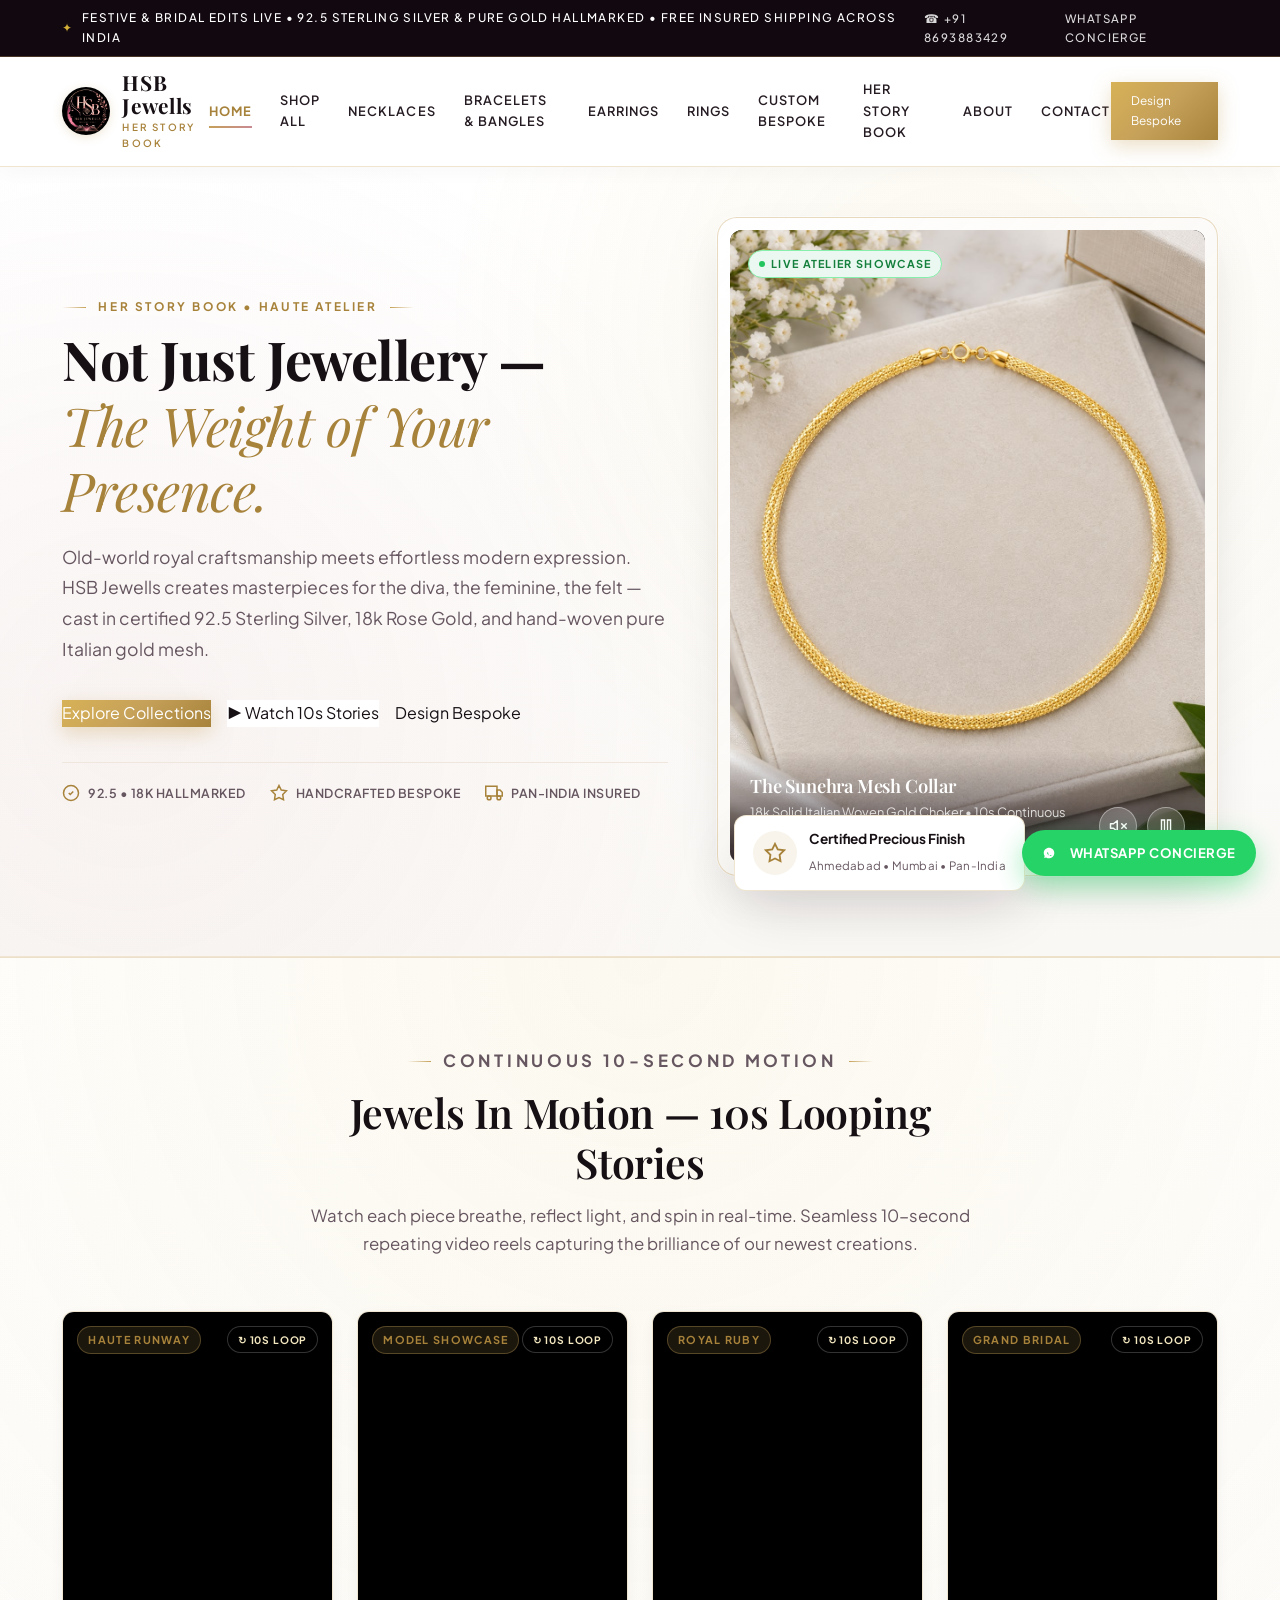
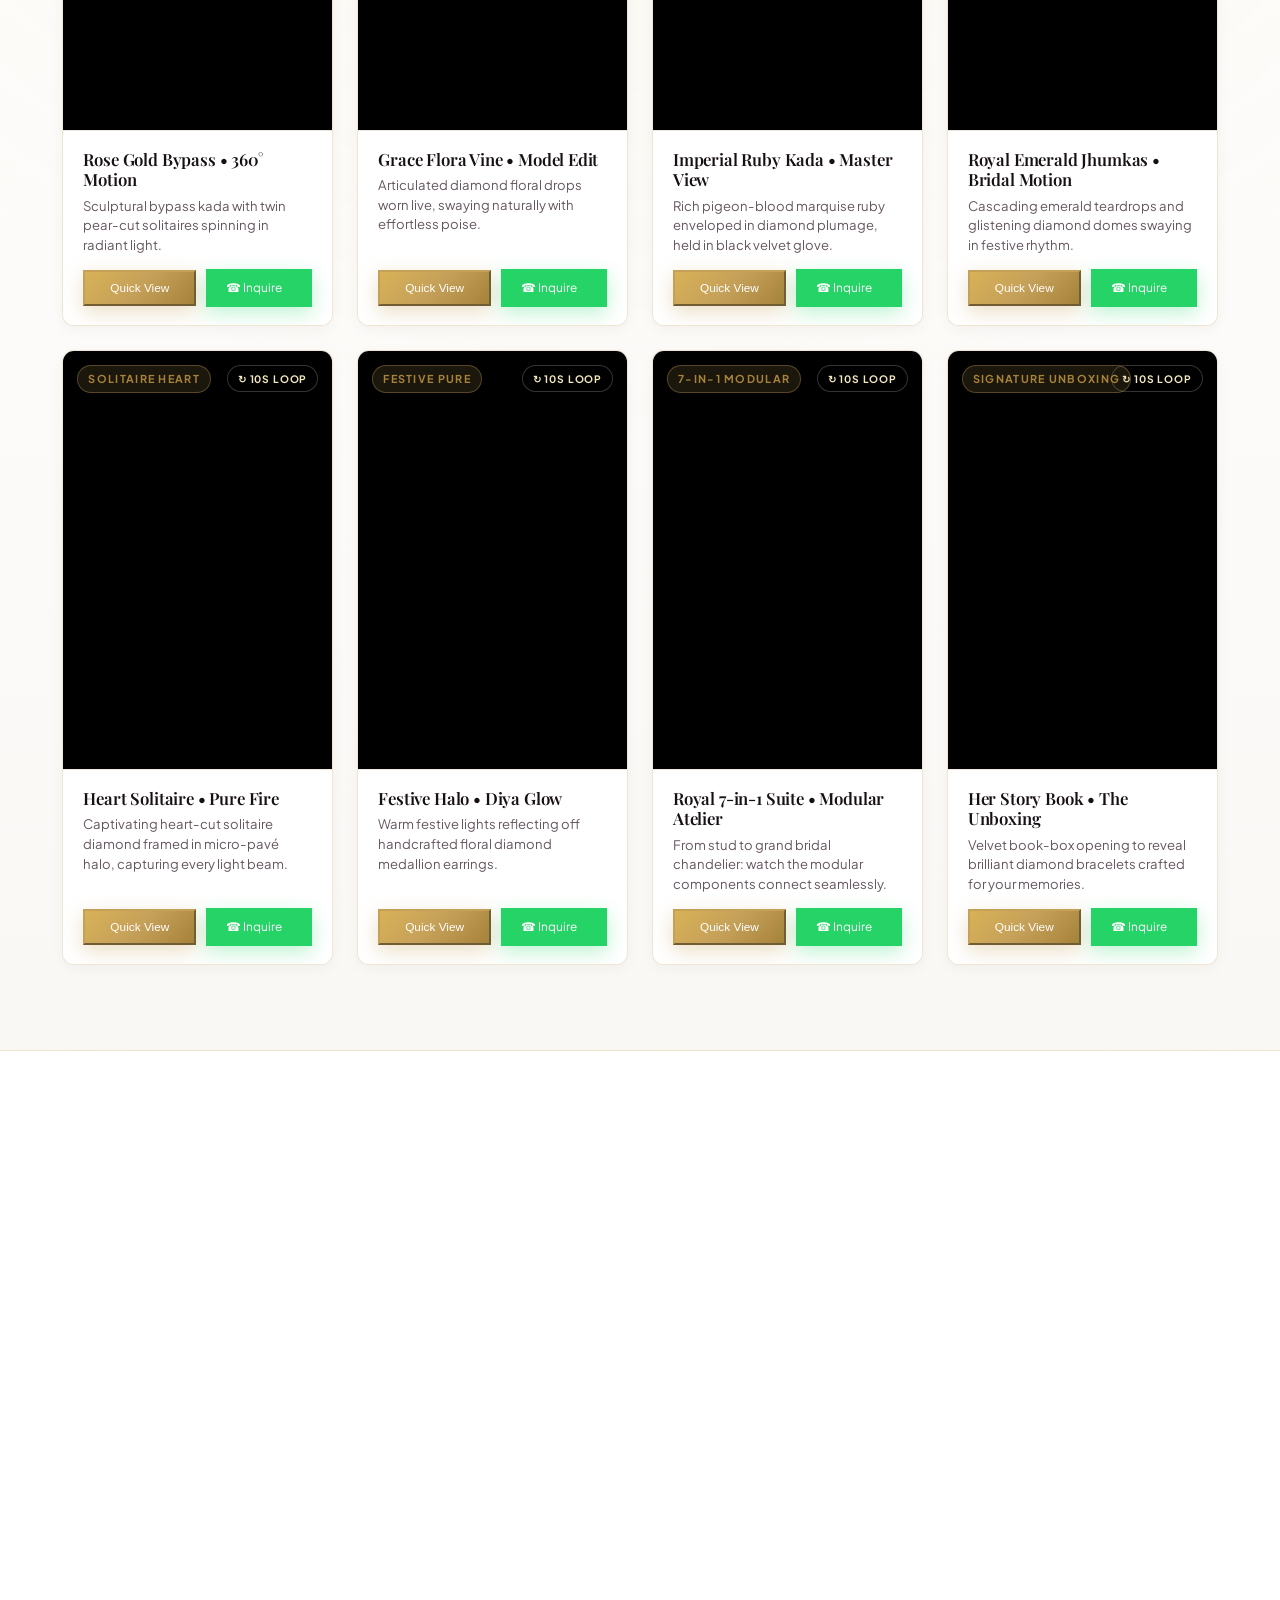
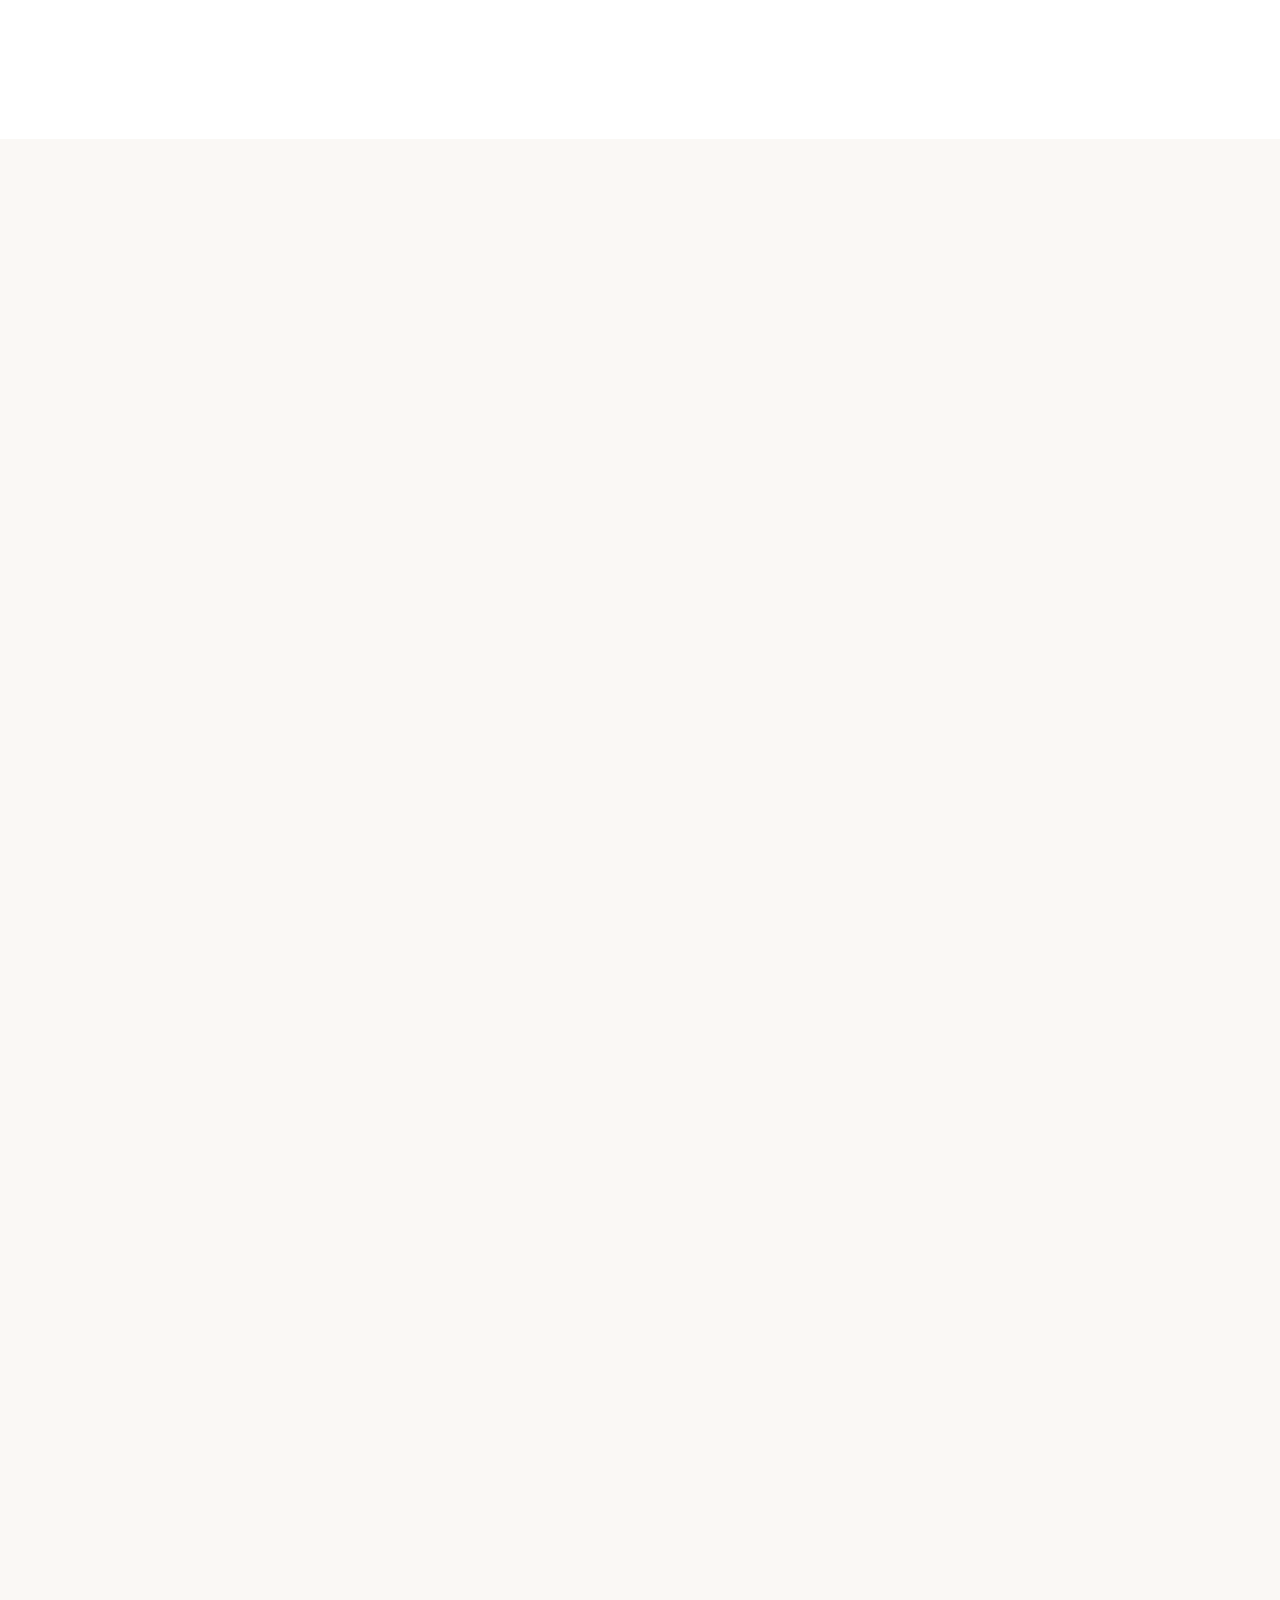
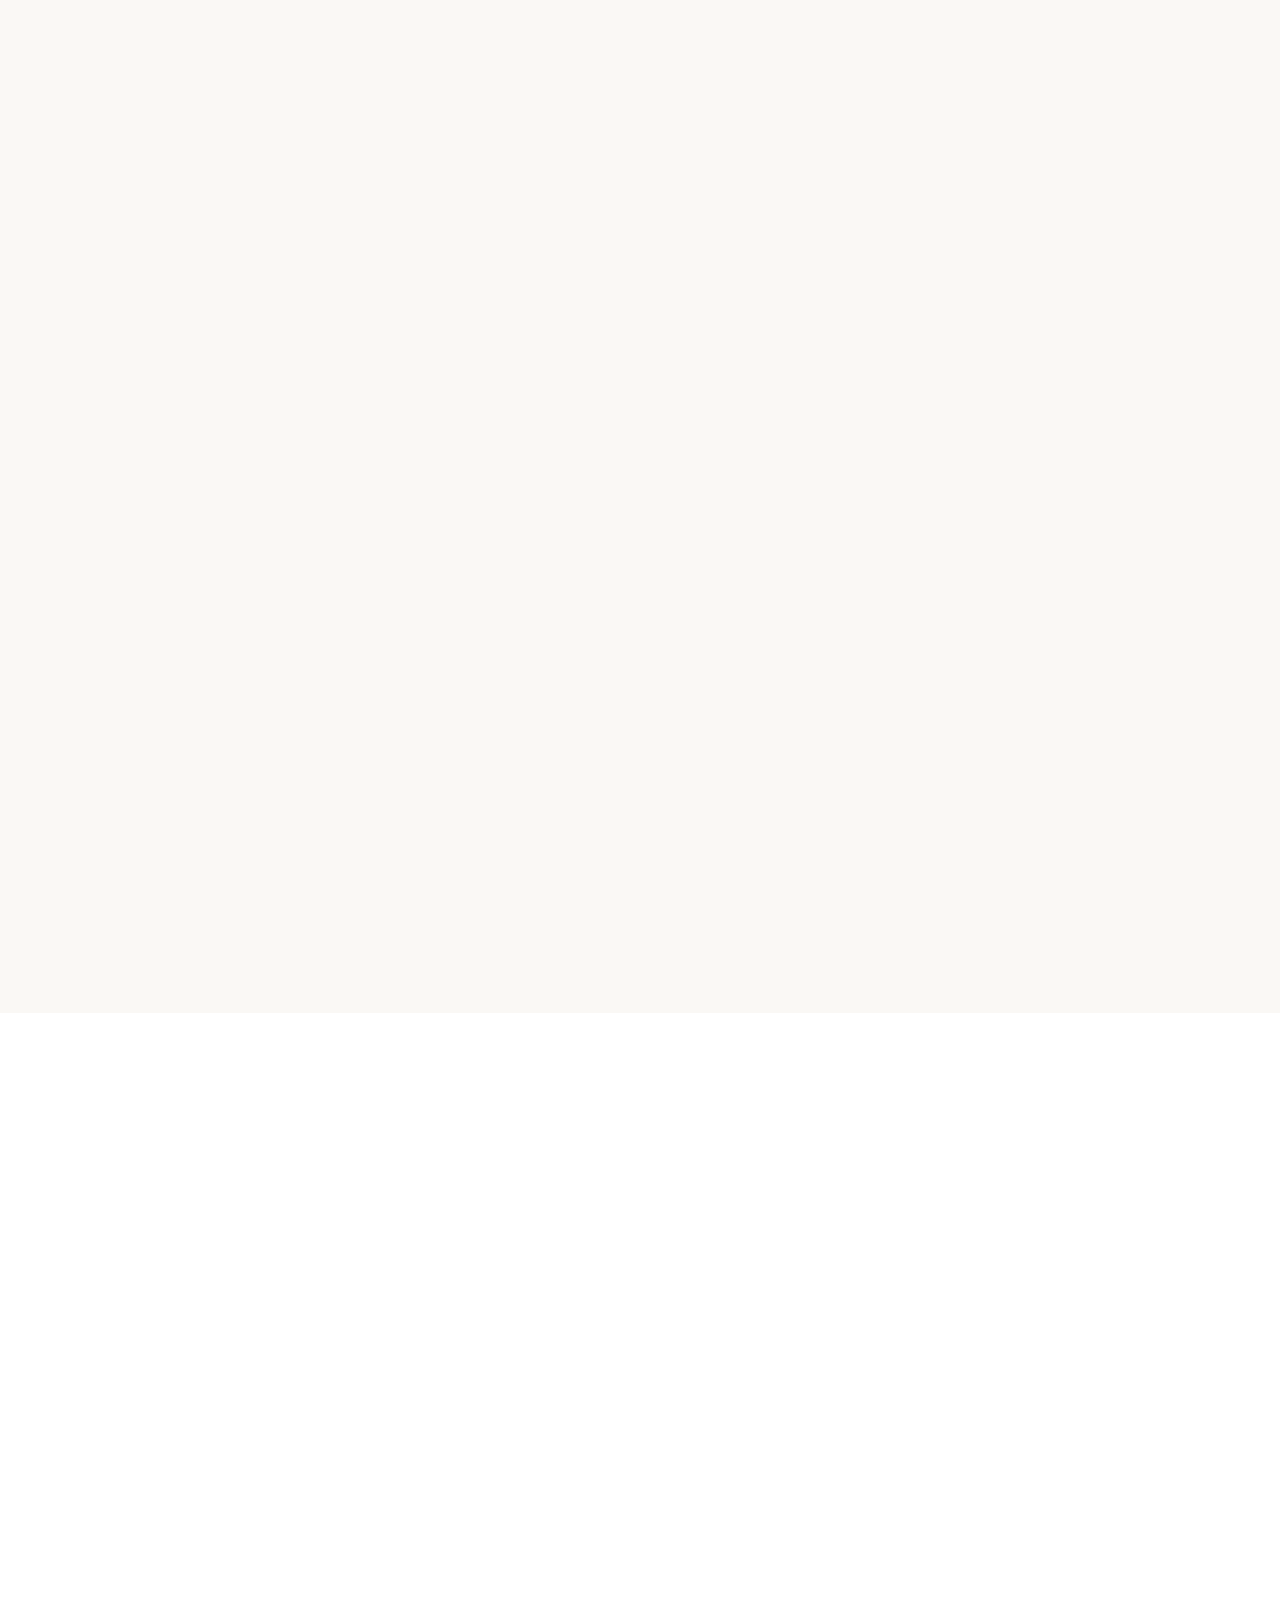
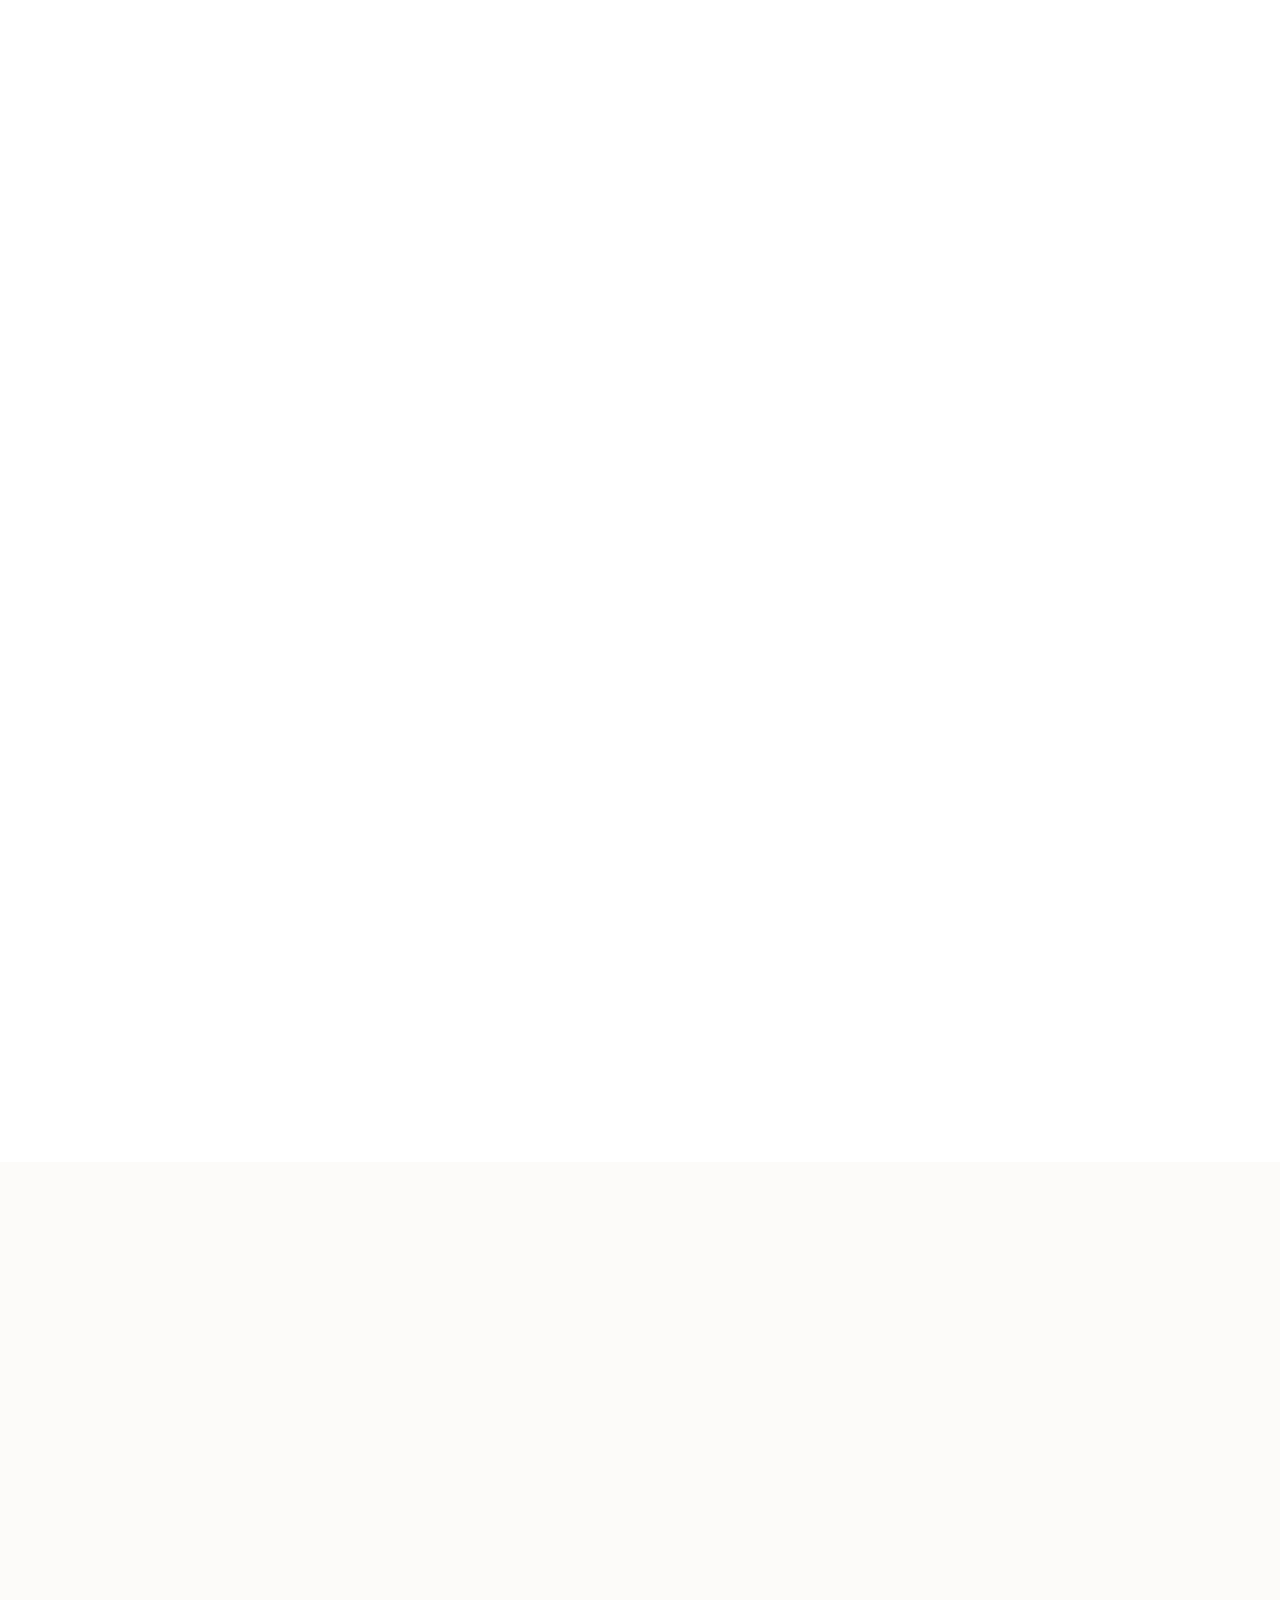
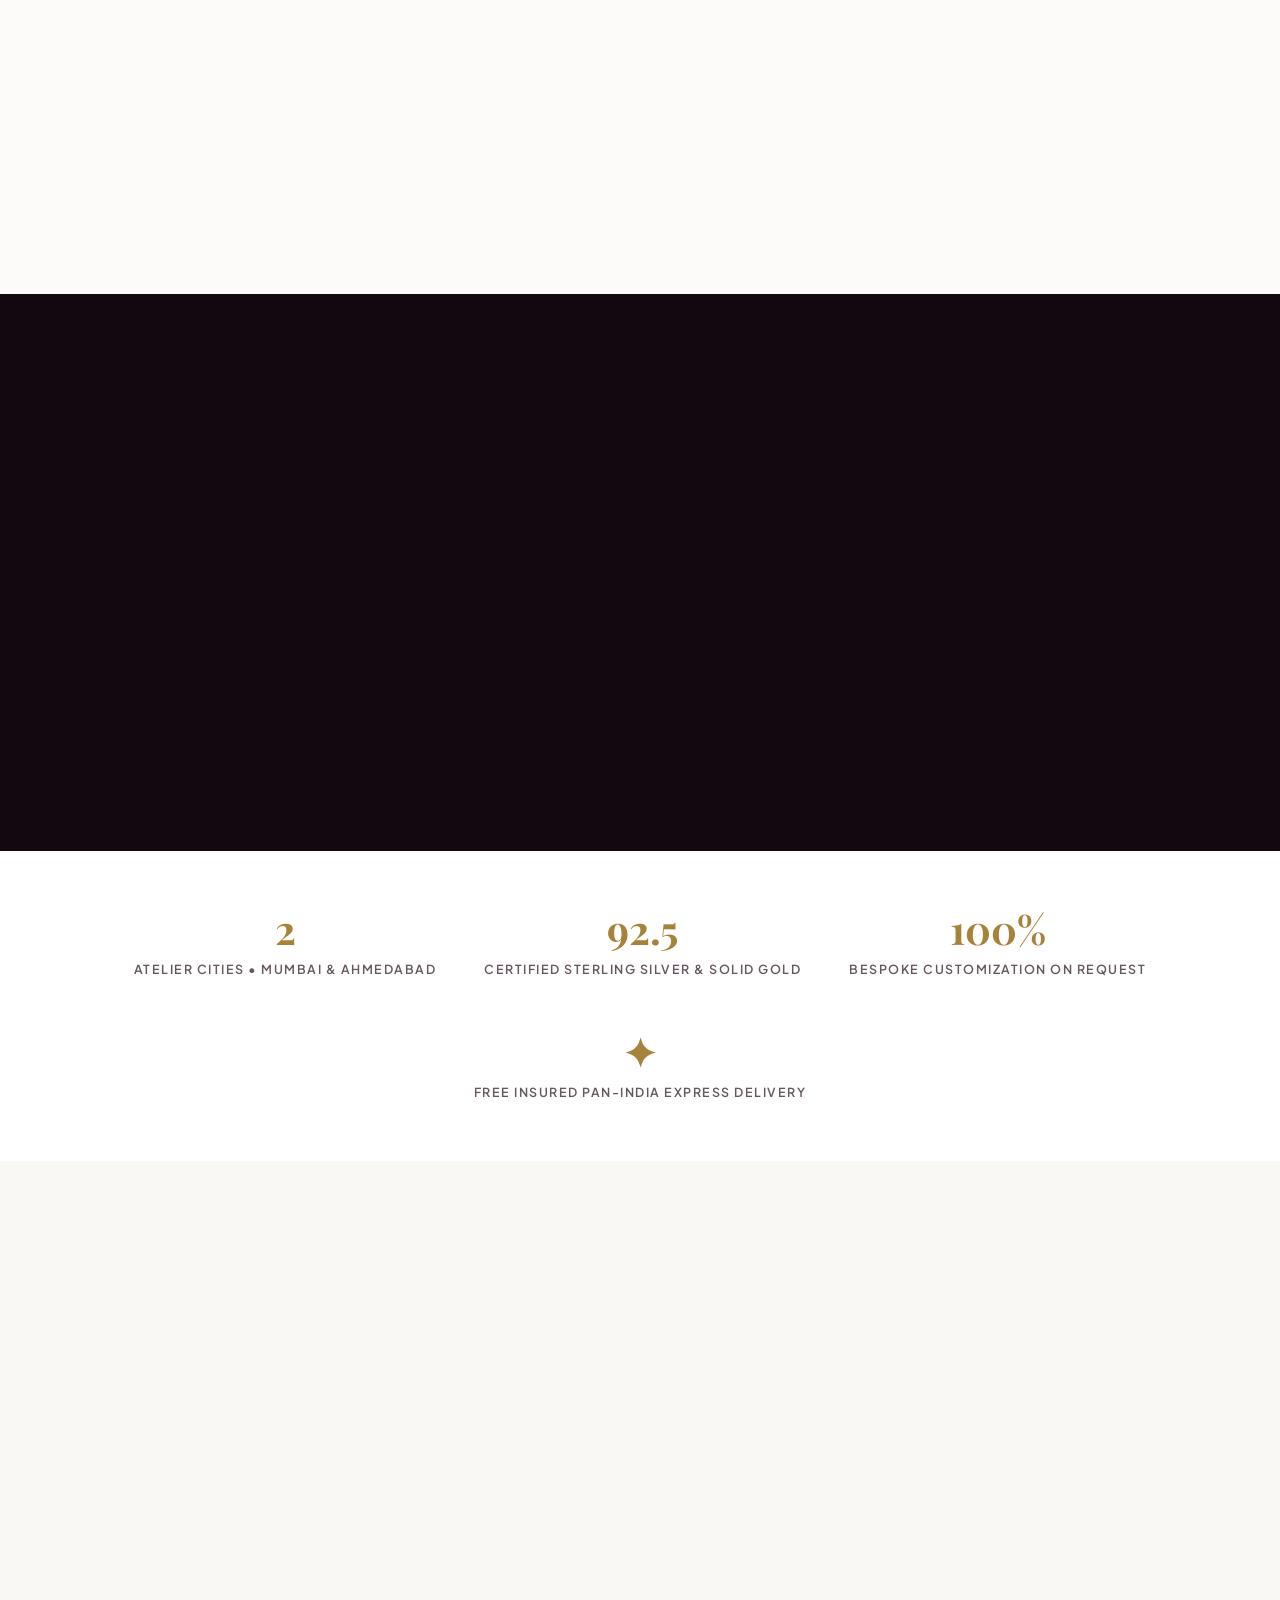
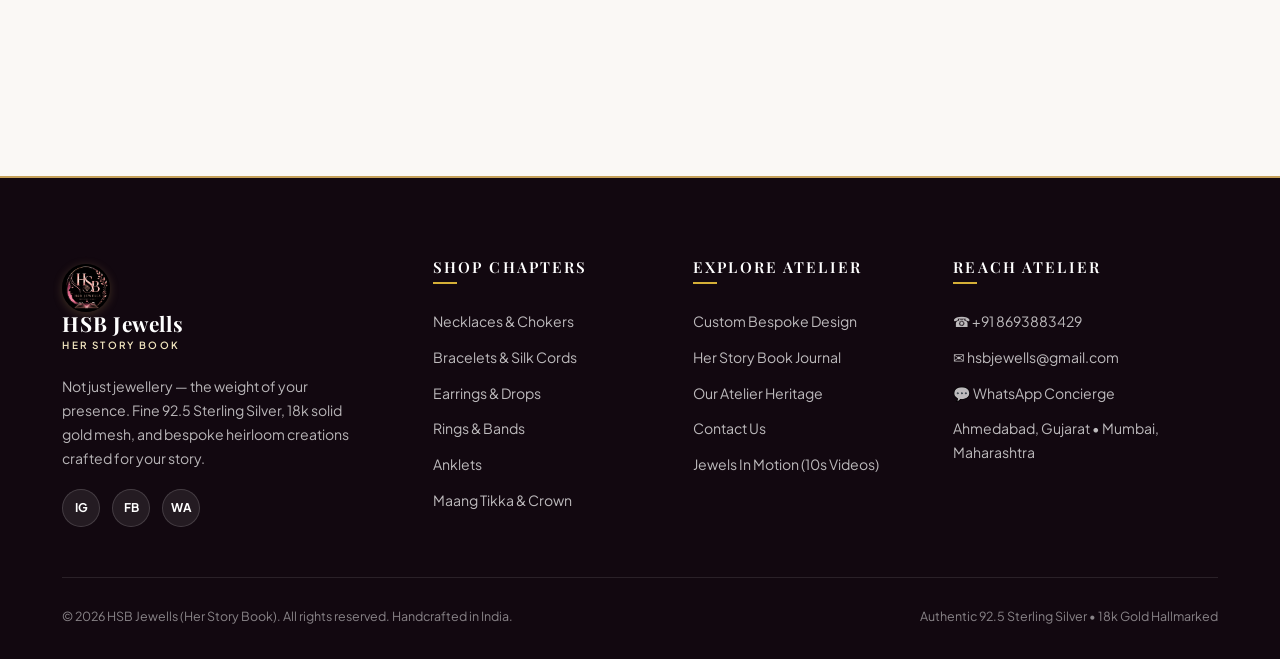
==== commit b75beaa6: "Update all WhatsApp links, concierge numbers, and telephone references to +91 8693883429 across the " ====
--- a/index.html
+++ b/index.html
@@ -30,7 +30,7 @@
   <link rel="preconnect" href="https://www.googletagmanager.com">
   <link rel="dns-prefetch" href="https://www.google-analytics.com">
   <link href="https://fonts.googleapis.com/css2?family=Playfair+Display:ital,wght@0,500;0,600;0,700;1,400;1,600&family=Plus+Jakarta+Sans:wght@300;400;500;600;700&display=swap" rel="stylesheet">
-  <link rel="stylesheet" href="assets/css/style.css?v=3.3">
+  <link rel="stylesheet" href="assets/css/style.css?v=3.4">
 
   <script type="application/ld+json">
   {
@@ -41,7 +41,7 @@
     "url": "https://hsbjewells.in/",
     "logo": "https://hsbjewells.in/assets/img/logo.webp",
     "description": "Fine jewellery, bespoke custom designs, 92.5 sterling silver and solid gold creations blending antique royalty with modern silhouettes.",
-    "telephone": "+917016458131",
+    "telephone": "+918693883429",
     "areaServed": "IN",
     "address": {
       "@type": "PostalAddress",
@@ -67,8 +67,8 @@
       <span>Festive &amp; Bridal Edits Live &bull; 92.5 Sterling Silver &amp; Pure Gold Hallmarked &bull; Free Insured Shipping Across India</span>
     </div>
     <div class="top-bar-contact">
-      <a href="tel:+917016458131">&#9742; +91 7016458131</a>
-      <a href="https://wa.me/917016458131" target="_blank" rel="noopener noreferrer">WhatsApp Concierge</a>
+      <a href="tel:+918693883429">&#9742; +91 8693883429</a>
+      <a href="https://wa.me/918693883429" target="_blank" rel="noopener noreferrer">WhatsApp Concierge</a>
     </div>
   </div>
 </div>
@@ -205,7 +205,7 @@
           </div>
           <div class="reel-actions">
             <button class="btn btn-gold btn-sm btn-quick-view">Quick View</button>
-            <a href="https://wa.me/917016458131?text=Hi%20HSB%20Jewells%2C%20I%20saw%20the%20Rose%20Gold%20Pear%20Bypass%20Kada%20video%20and%20want%20to%20inquire" target="_blank" rel="noopener noreferrer" class="btn btn-whatsapp btn-sm">&#9742; Inquire</a>
+            <a href="https://wa.me/918693883429?text=Hi%20HSB%20Jewells%2C%20I%20saw%20the%20Rose%20Gold%20Pear%20Bypass%20Kada%20video%20and%20want%20to%20inquire" target="_blank" rel="noopener noreferrer" class="btn btn-whatsapp btn-sm">&#9742; Inquire</a>
           </div>
         </div>
       </div>
@@ -226,7 +226,7 @@
           </div>
           <div class="reel-actions">
             <button class="btn btn-gold btn-sm btn-quick-view">Quick View</button>
-            <a href="https://wa.me/917016458131?text=Hi%20HSB%20Jewells%2C%20I%20saw%20the%20Grace%20Flora%20Vine%20Drops%20video%20on%20the%20model%20and%20want%20to%20order" target="_blank" rel="noopener noreferrer" class="btn btn-whatsapp btn-sm">&#9742; Inquire</a>
+            <a href="https://wa.me/918693883429?text=Hi%20HSB%20Jewells%2C%20I%20saw%20the%20Grace%20Flora%20Vine%20Drops%20video%20on%20the%20model%20and%20want%20to%20order" target="_blank" rel="noopener noreferrer" class="btn btn-whatsapp btn-sm">&#9742; Inquire</a>
           </div>
         </div>
       </div>
@@ -247,7 +247,7 @@
           </div>
           <div class="reel-actions">
             <button class="btn btn-gold btn-sm btn-quick-view">Quick View</button>
-            <a href="https://wa.me/917016458131?text=Hi%20HSB%20Jewells%2C%20I%20want%20to%20inquire%20about%20the%20Imperial%20Ruby%20Marquise%20Kada" target="_blank" rel="noopener noreferrer" class="btn btn-whatsapp btn-sm">&#9742; Inquire</a>
+            <a href="https://wa.me/918693883429?text=Hi%20HSB%20Jewells%2C%20I%20want%20to%20inquire%20about%20the%20Imperial%20Ruby%20Marquise%20Kada" target="_blank" rel="noopener noreferrer" class="btn btn-whatsapp btn-sm">&#9742; Inquire</a>
           </div>
         </div>
       </div>
@@ -268,7 +268,7 @@
           </div>
           <div class="reel-actions">
             <button class="btn btn-gold btn-sm btn-quick-view">Quick View</button>
-            <a href="https://wa.me/917016458131?text=Hi%20HSB%20Jewells%2C%20I%20am%20interested%20in%20the%20Royal%20Emerald%20Bridal%20Jhumkas" target="_blank" rel="noopener noreferrer" class="btn btn-whatsapp btn-sm">&#9742; Inquire</a>
+            <a href="https://wa.me/918693883429?text=Hi%20HSB%20Jewells%2C%20I%20am%20interested%20in%20the%20Royal%20Emerald%20Bridal%20Jhumkas" target="_blank" rel="noopener noreferrer" class="btn btn-whatsapp btn-sm">&#9742; Inquire</a>
           </div>
         </div>
       </div>
@@ -289,7 +289,7 @@
           </div>
           <div class="reel-actions">
             <button class="btn btn-gold btn-sm btn-quick-view">Quick View</button>
-            <a href="https://wa.me/917016458131?text=Hi%20HSB%20Jewells%2C%20I%20want%20to%20order%20the%20Heart%20Solitaire%20Diamond%20Studs" target="_blank" rel="noopener noreferrer" class="btn btn-whatsapp btn-sm">&#9742; Inquire</a>
+            <a href="https://wa.me/918693883429?text=Hi%20HSB%20Jewells%2C%20I%20want%20to%20order%20the%20Heart%20Solitaire%20Diamond%20Studs" target="_blank" rel="noopener noreferrer" class="btn btn-whatsapp btn-sm">&#9742; Inquire</a>
           </div>
         </div>
       </div>
@@ -310,7 +310,7 @@
           </div>
           <div class="reel-actions">
             <button class="btn btn-gold btn-sm btn-quick-view">Quick View</button>
-            <a href="https://wa.me/917016458131?text=Hi%20HSB%20Jewells%2C%20I%20am%20interested%20in%20the%20Festive%20Halo%20Diamond%20Studs" target="_blank" rel="noopener noreferrer" class="btn btn-whatsapp btn-sm">&#9742; Inquire</a>
+            <a href="https://wa.me/918693883429?text=Hi%20HSB%20Jewells%2C%20I%20am%20interested%20in%20the%20Festive%20Halo%20Diamond%20Studs" target="_blank" rel="noopener noreferrer" class="btn btn-whatsapp btn-sm">&#9742; Inquire</a>
           </div>
         </div>
       </div>
@@ -331,7 +331,7 @@
           </div>
           <div class="reel-actions">
             <button class="btn btn-gold btn-sm btn-quick-view">Quick View</button>
-            <a href="https://wa.me/917016458131?text=Hi%20HSB%20Jewells%2C%20I%20want%20to%20inquire%20about%20the%20Royal%207-in-1%20Convertible%20Suite" target="_blank" rel="noopener noreferrer" class="btn btn-whatsapp btn-sm">&#9742; Inquire</a>
+            <a href="https://wa.me/918693883429?text=Hi%20HSB%20Jewells%2C%20I%20want%20to%20inquire%20about%20the%20Royal%207-in-1%20Convertible%20Suite" target="_blank" rel="noopener noreferrer" class="btn btn-whatsapp btn-sm">&#9742; Inquire</a>
           </div>
         </div>
       </div>
@@ -352,7 +352,7 @@
           </div>
           <div class="reel-actions">
             <button class="btn btn-gold btn-sm btn-quick-view">Quick View</button>
-            <a href="https://wa.me/917016458131?text=Hi%20HSB%20Jewells%2C%20I%20saw%20the%20Her%20Story%20Book%20Diamond%20Bracelet%20video%20and%20want%20to%20inquire" target="_blank" rel="noopener noreferrer" class="btn btn-whatsapp btn-sm">&#9742; Inquire</a>
+            <a href="https://wa.me/918693883429?text=Hi%20HSB%20Jewells%2C%20I%20saw%20the%20Her%20Story%20Book%20Diamond%20Bracelet%20video%20and%20want%20to%20inquire" target="_blank" rel="noopener noreferrer" class="btn btn-whatsapp btn-sm">&#9742; Inquire</a>
           </div>
         </div>
       </div>
@@ -1056,7 +1056,7 @@
         <div style="padding: 12px 6px 0; text-align: center;">
           <h4 style="font-family: var(--font-display); font-size: 1.05rem; margin-bottom: 4px;">Atelier Earring Lookbook &bull; Editions 01 &ndash; 05</h4>
           <p style="font-size: 0.85rem; color: var(--slate); margin-bottom: 10px;">Trinity cluster, floral halo, sunburst solitaire, arch crown &amp; heart halo.</p>
-          <a href="https://wa.me/917016458131?text=Hi%20HSB%20Jewells%2C%20I%20am%20interested%20in%20Earring%20Lookbook%20Editions%2001-05" target="_blank" rel="noopener noreferrer" class="btn btn-whatsapp btn-sm">&#9742; Order Editions 01-05</a>
+          <a href="https://wa.me/918693883429?text=Hi%20HSB%20Jewells%2C%20I%20am%20interested%20in%20Earring%20Lookbook%20Editions%2001-05" target="_blank" rel="noopener noreferrer" class="btn btn-whatsapp btn-sm">&#9742; Order Editions 01-05</a>
         </div>
       </div>
       <div class="card" style="padding: 16px; border: 1.5px solid var(--line-gold); box-shadow: var(--shadow-md);">
@@ -1064,7 +1064,7 @@
         <div style="padding: 12px 6px 0; text-align: center;">
           <h4 style="font-family: var(--font-display); font-size: 1.05rem; margin-bottom: 4px;">Atelier Earring Lookbook &bull; Editions 06 &ndash; 10</h4>
           <p style="font-size: 0.85rem; color: var(--slate); margin-bottom: 10px;">Marquise wheat leaf, flora vine drop, amethyst chandelier, two-tier &amp; triple heart.</p>
-          <a href="https://wa.me/917016458131?text=Hi%20HSB%20Jewells%2C%20I%20am%20interested%20in%20Earring%20Lookbook%20Editions%2006-10" target="_blank" rel="noopener noreferrer" class="btn btn-whatsapp btn-sm">&#9742; Order Editions 06-10</a>
+          <a href="https://wa.me/918693883429?text=Hi%20HSB%20Jewells%2C%20I%20am%20interested%20in%20Earring%20Lookbook%20Editions%2006-10" target="_blank" rel="noopener noreferrer" class="btn btn-whatsapp btn-sm">&#9742; Order Editions 06-10</a>
         </div>
       </div>
     </div>
@@ -1095,7 +1095,7 @@
         </ul>
         <div style="margin-top: 24px; display: flex; gap: 14px; flex-wrap: wrap;">
           <a href="earrings.html" class="btn btn-gold">Explore Silver Edits</a>
-          <a href="https://wa.me/917016458131?text=Hi%20HSB%20Jewells%2C%20I%20want%20to%20see%20the%2092.5%20Sterling%20Silver%20Catalog" target="_blank" rel="noopener noreferrer" class="btn btn-whatsapp">&#9742; WhatsApp Catalog</a>
+          <a href="https://wa.me/918693883429?text=Hi%20HSB%20Jewells%2C%20I%20want%20to%20see%20the%2092.5%20Sterling%20Silver%20Catalog" target="_blank" rel="noopener noreferrer" class="btn btn-whatsapp">&#9742; WhatsApp Catalog</a>
         </div>
       </div>
 
@@ -1127,7 +1127,7 @@
         </ul>
         <div style="margin-top: 26px;">
           <a href="custom-jewellery.html" class="btn btn-gold">Start Your Bespoke Piece</a>
-          <a href="https://wa.me/917016458131?text=Hi%20HSB%20Jewells%2C%20I%20have%20a%20custom%20jewellery%20design%20to%20discuss" target="_blank" rel="noopener noreferrer" class="btn btn-whatsapp" style="margin-left: 12px;">&#9742; Chat with Designer</a>
+          <a href="https://wa.me/918693883429?text=Hi%20HSB%20Jewells%2C%20I%20have%20a%20custom%20jewellery%20design%20to%20discuss" target="_blank" rel="noopener noreferrer" class="btn btn-whatsapp" style="margin-left: 12px;">&#9742; Chat with Designer</a>
         </div>
       </div>
     </div>
@@ -1189,7 +1189,7 @@
       <p>Explore our ready-to-wear collections, or begin crafting a one-of-a-kind bespoke piece designed exclusively for you.</p>
       <div class="hero-ctas">
         <a href="shop.html" class="btn btn-gold">Shop All Collections</a>
-        <a href="https://wa.me/917016458131" target="_blank" rel="noopener noreferrer" class="btn btn-whatsapp">&#9742; Direct WhatsApp Inquiry</a>
+        <a href="https://wa.me/918693883429" target="_blank" rel="noopener noreferrer" class="btn btn-whatsapp">&#9742; Direct WhatsApp Inquiry</a>
         <a href="contact.html" class="btn btn-ghost-white">Visit Ateliers</a>
       </div>
     </div>
@@ -1229,7 +1229,7 @@
 </div>
 
 <!-- Floating WhatsApp Concierge Pill -->
-<a href="https://wa.me/917016458131?text=Hello%20HSB%20Jewells%2C%20I%20would%20like%20to%20inquire%20about%20your%20jewellery%20collection." target="_blank" rel="noopener noreferrer" class="floating-whatsapp" aria-label="Chat on WhatsApp with HSB Jewellery Stylist">
+<a href="https://wa.me/918693883429?text=Hello%20HSB%20Jewells%2C%20I%20would%20like%20to%20inquire%20about%20your%20jewellery%20collection." target="_blank" rel="noopener noreferrer" class="floating-whatsapp" aria-label="Chat on WhatsApp with HSB Jewellery Stylist">
   <svg viewBox="0 0 24 24"><path d="M12.031 6.172c-3.181 0-5.767 2.586-5.768 5.766-.001 1.298.38 2.27 1.019 3.287l-.582 2.128 2.182-.573c.978.58 1.911.928 3.145.929 3.178 0 5.767-2.587 5.768-5.766.001-3.187-2.575-5.77-5.764-5.771zm3.392 8.244c-.144.405-.837.774-1.17.824-.312.045-.634.074-1.802-.411-.944-.393-1.637-1.177-2.091-1.785-.453-.608-.453-1.071-.453-1.071 0-.312.164-.525.27-.638.106-.112.233-.141.312-.141.079 0 .157.002.226.005.074.003.172-.028.267.202.102.247.348.847.378.91.03.063.05.137.009.219-.041.082-.061.134-.122.205-.061.072-.128.161-.183.216-.061.061-.125.127-.054.249.071.122.316.522.679.845.467.416.861.545.983.606.122.061.194.053.266-.03.072-.083.308-.358.39-.481.082-.123.164-.103.275-.062.111.041.706.333.827.394.122.061.203.092.233.143.03.051.03.298-.114.703z"/></svg>
   <span>WhatsApp Concierge</span>
 </a>
@@ -1250,7 +1250,7 @@
         <div class="social-row">
           <a href="https://instagram.com/hsbjewells" target="_blank" rel="noopener noreferrer" aria-label="Instagram">IG</a>
           <a href="https://facebook.com/hsbjewells" target="_blank" rel="noopener noreferrer" aria-label="Facebook">FB</a>
-          <a href="https://wa.me/917016458131" target="_blank" rel="noopener noreferrer" aria-label="WhatsApp">WA</a>
+          <a href="https://wa.me/918693883429" target="_blank" rel="noopener noreferrer" aria-label="WhatsApp">WA</a>
         </div>
       </div>
 
@@ -1275,9 +1275,9 @@
 
       <div>
         <h4>Reach Atelier</h4>
-        <a href="tel:+917016458131">&#9742; +91 7016458131</a>
+        <a href="tel:+918693883429">&#9742; +91 8693883429</a>
         <a href="mailto:hsbjewells@gmail.com">&#9993; hsbjewells@gmail.com</a>
-        <a href="https://wa.me/917016458131" target="_blank" rel="noopener noreferrer">&#128172; WhatsApp Concierge</a>
+        <a href="https://wa.me/918693883429" target="_blank" rel="noopener noreferrer">&#128172; WhatsApp Concierge</a>
         <a href="#">Ahmedabad, Gujarat &bull; Mumbai, Maharashtra</a>
       </div>
     </div>
@@ -1289,6 +1289,6 @@
   </div>
 </footer>
 
-<script src="assets/js/main.js?v=3.3"></script>
+<script src="assets/js/main.js?v=3.4"></script>
 </body>
 </html>
